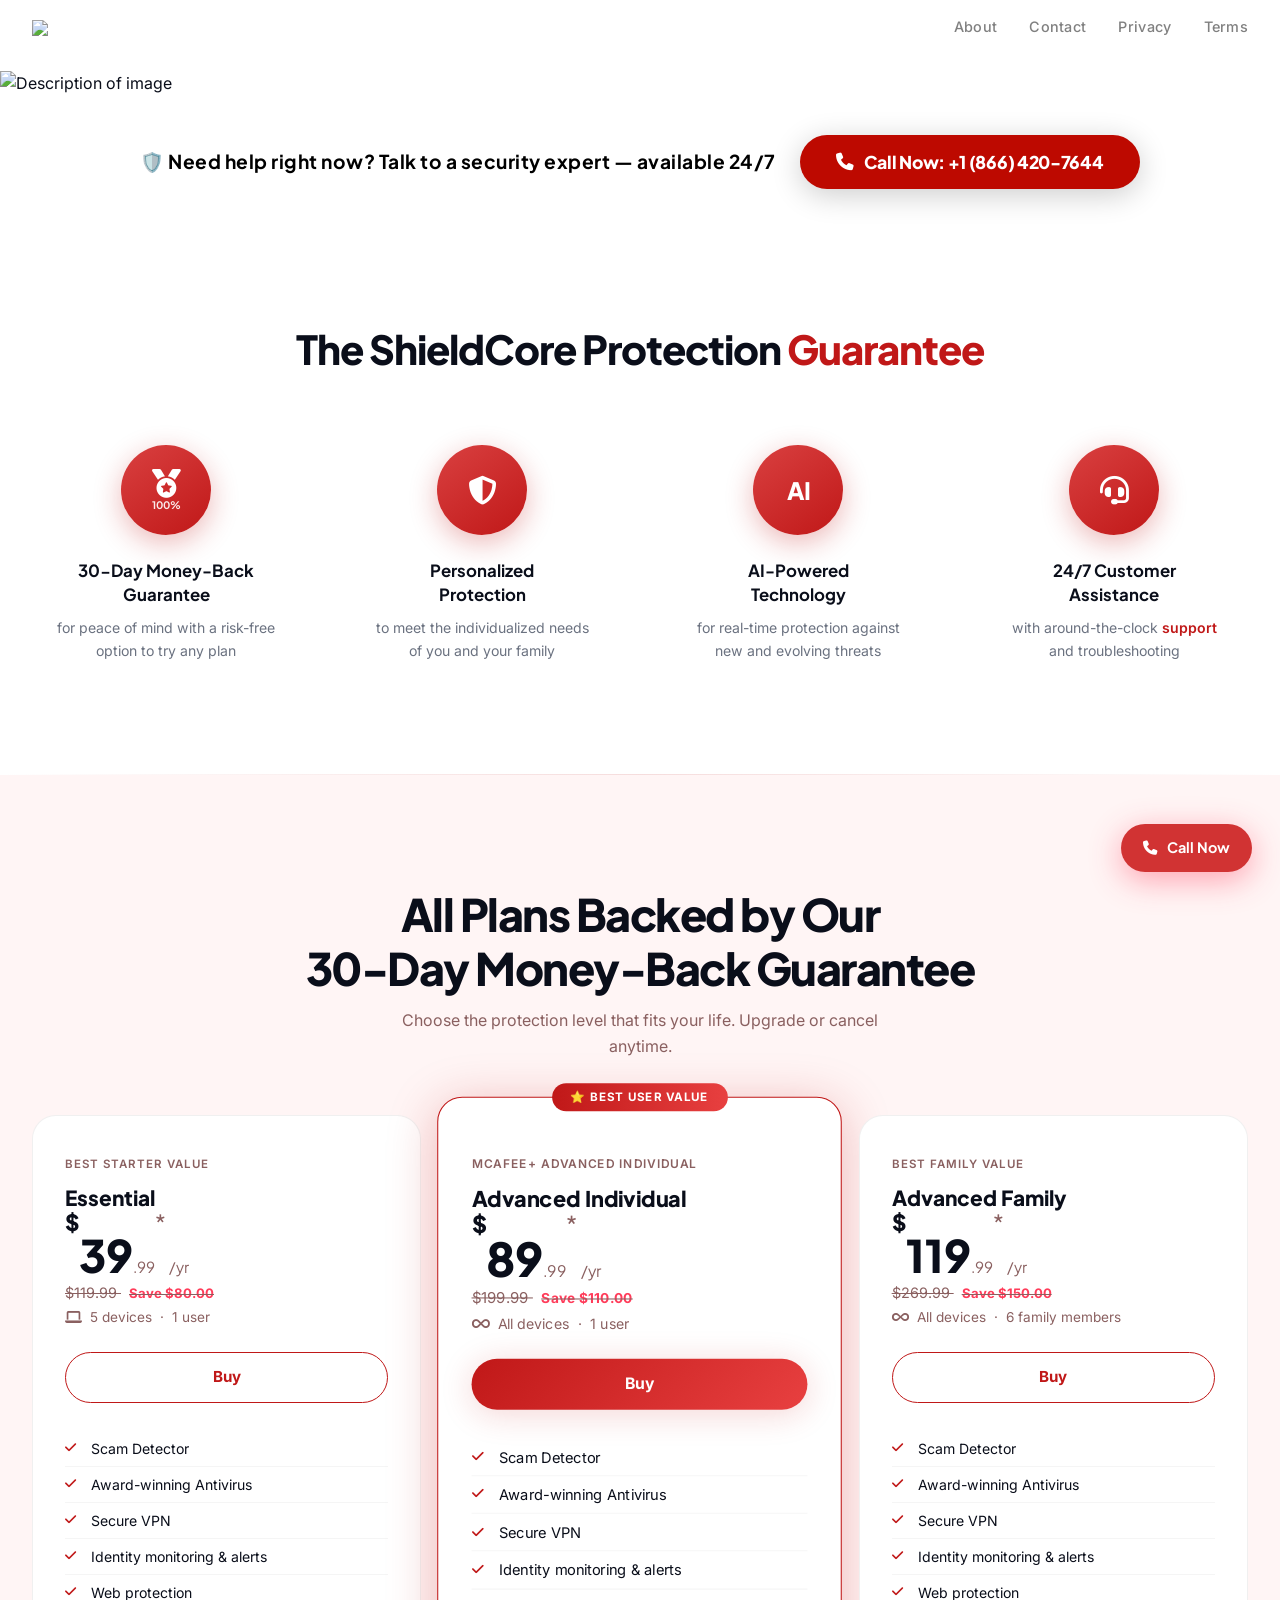
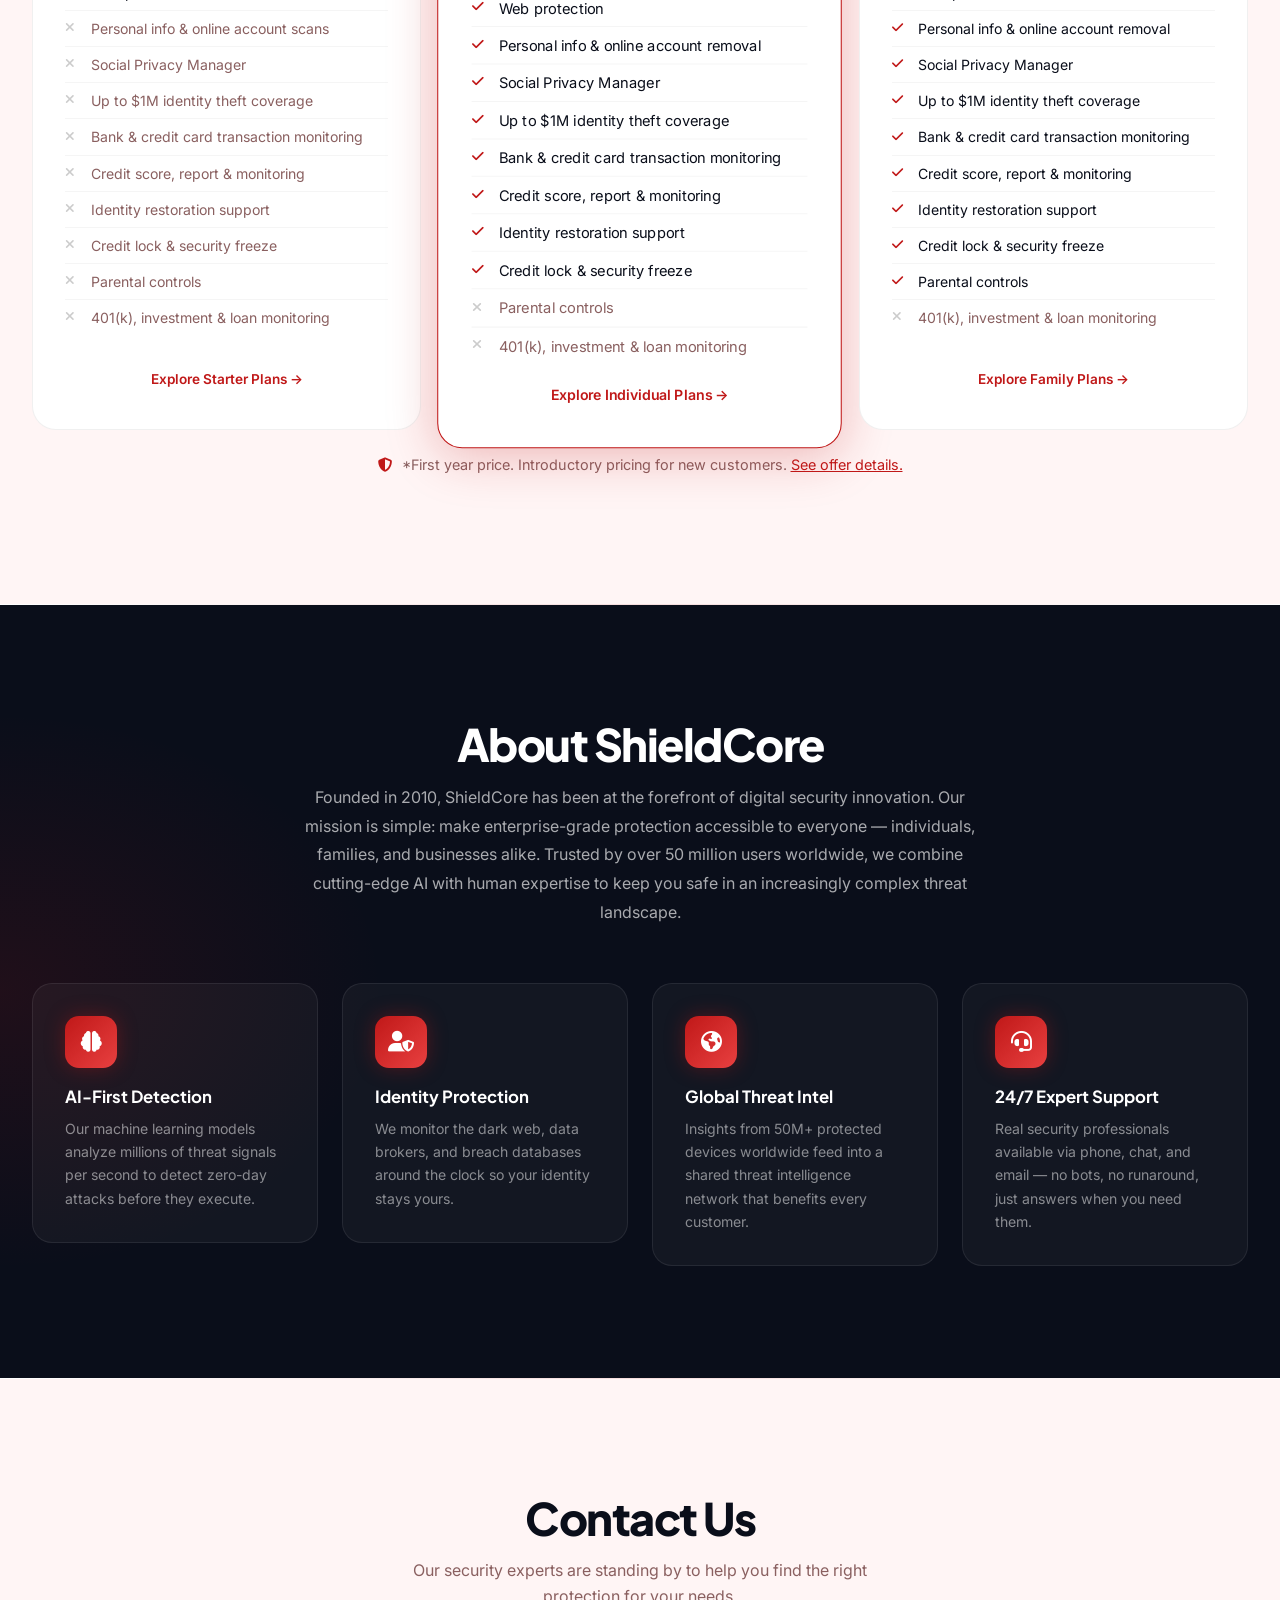
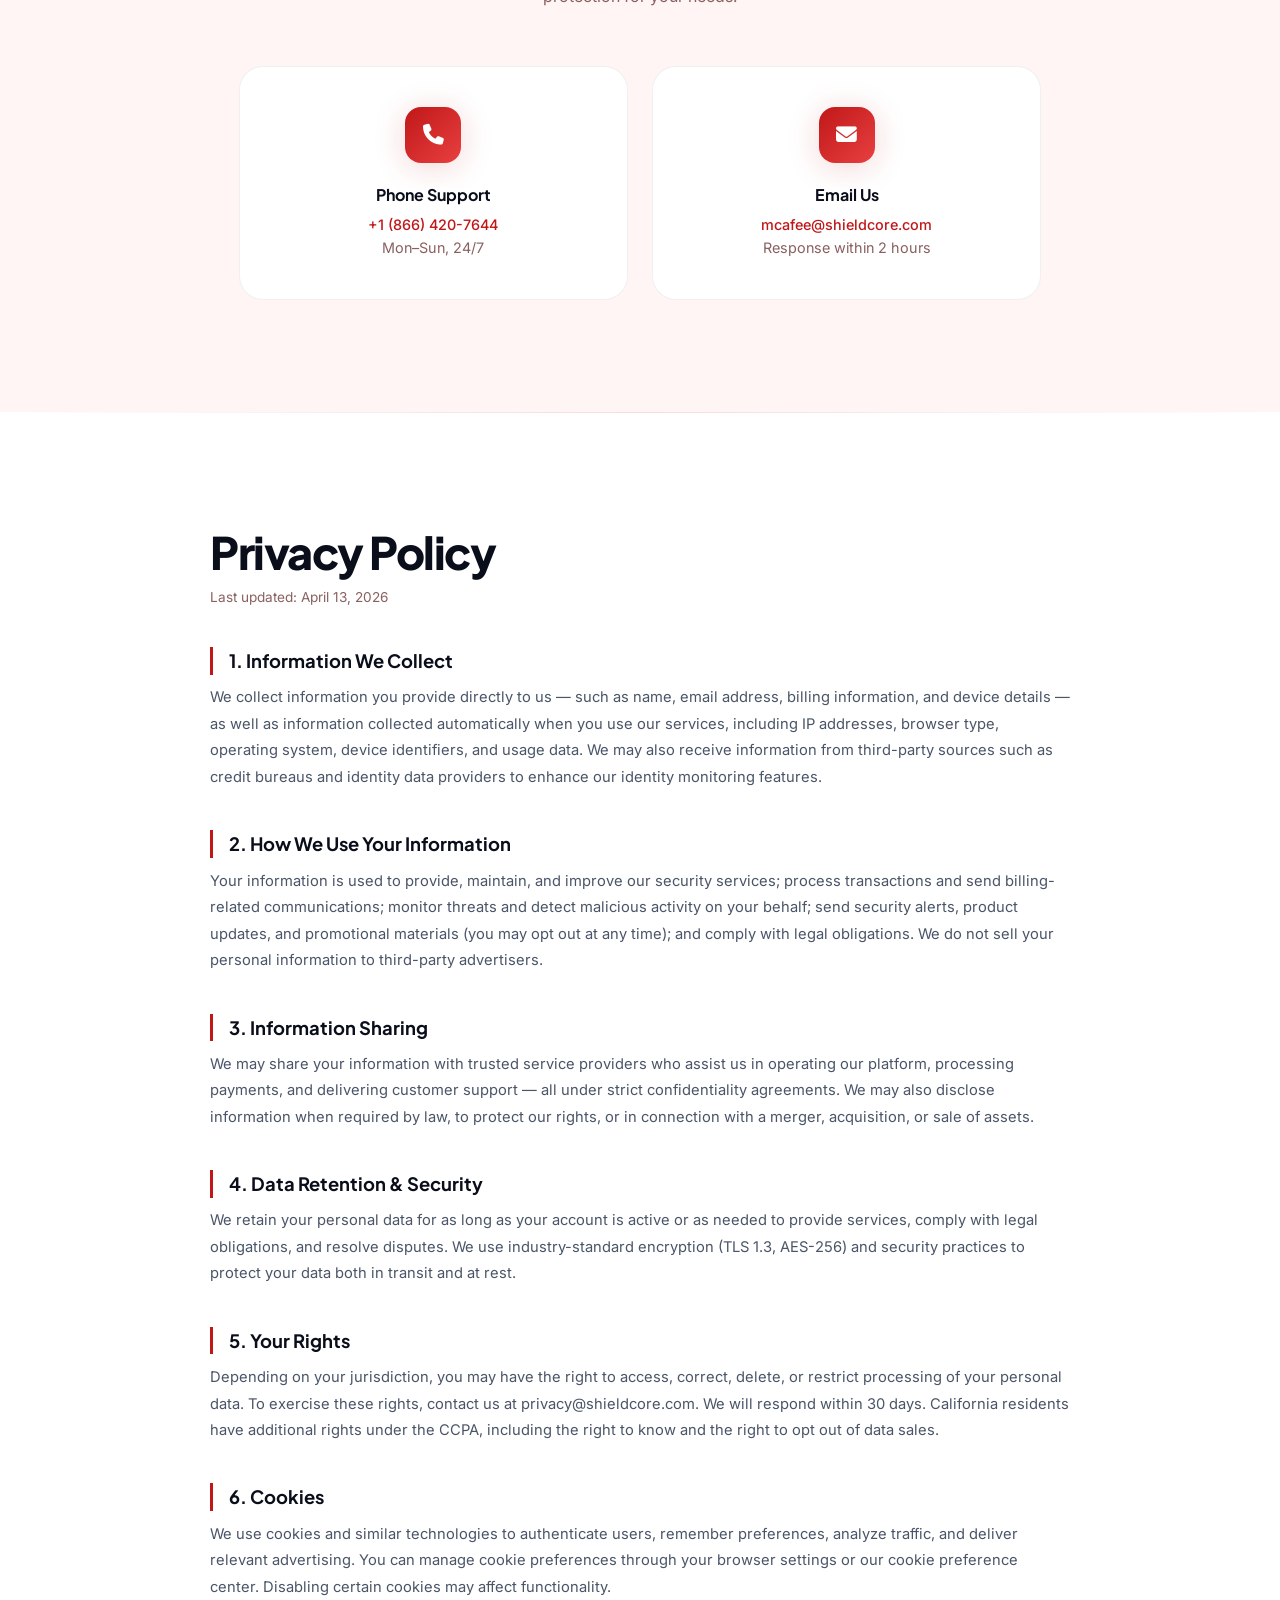
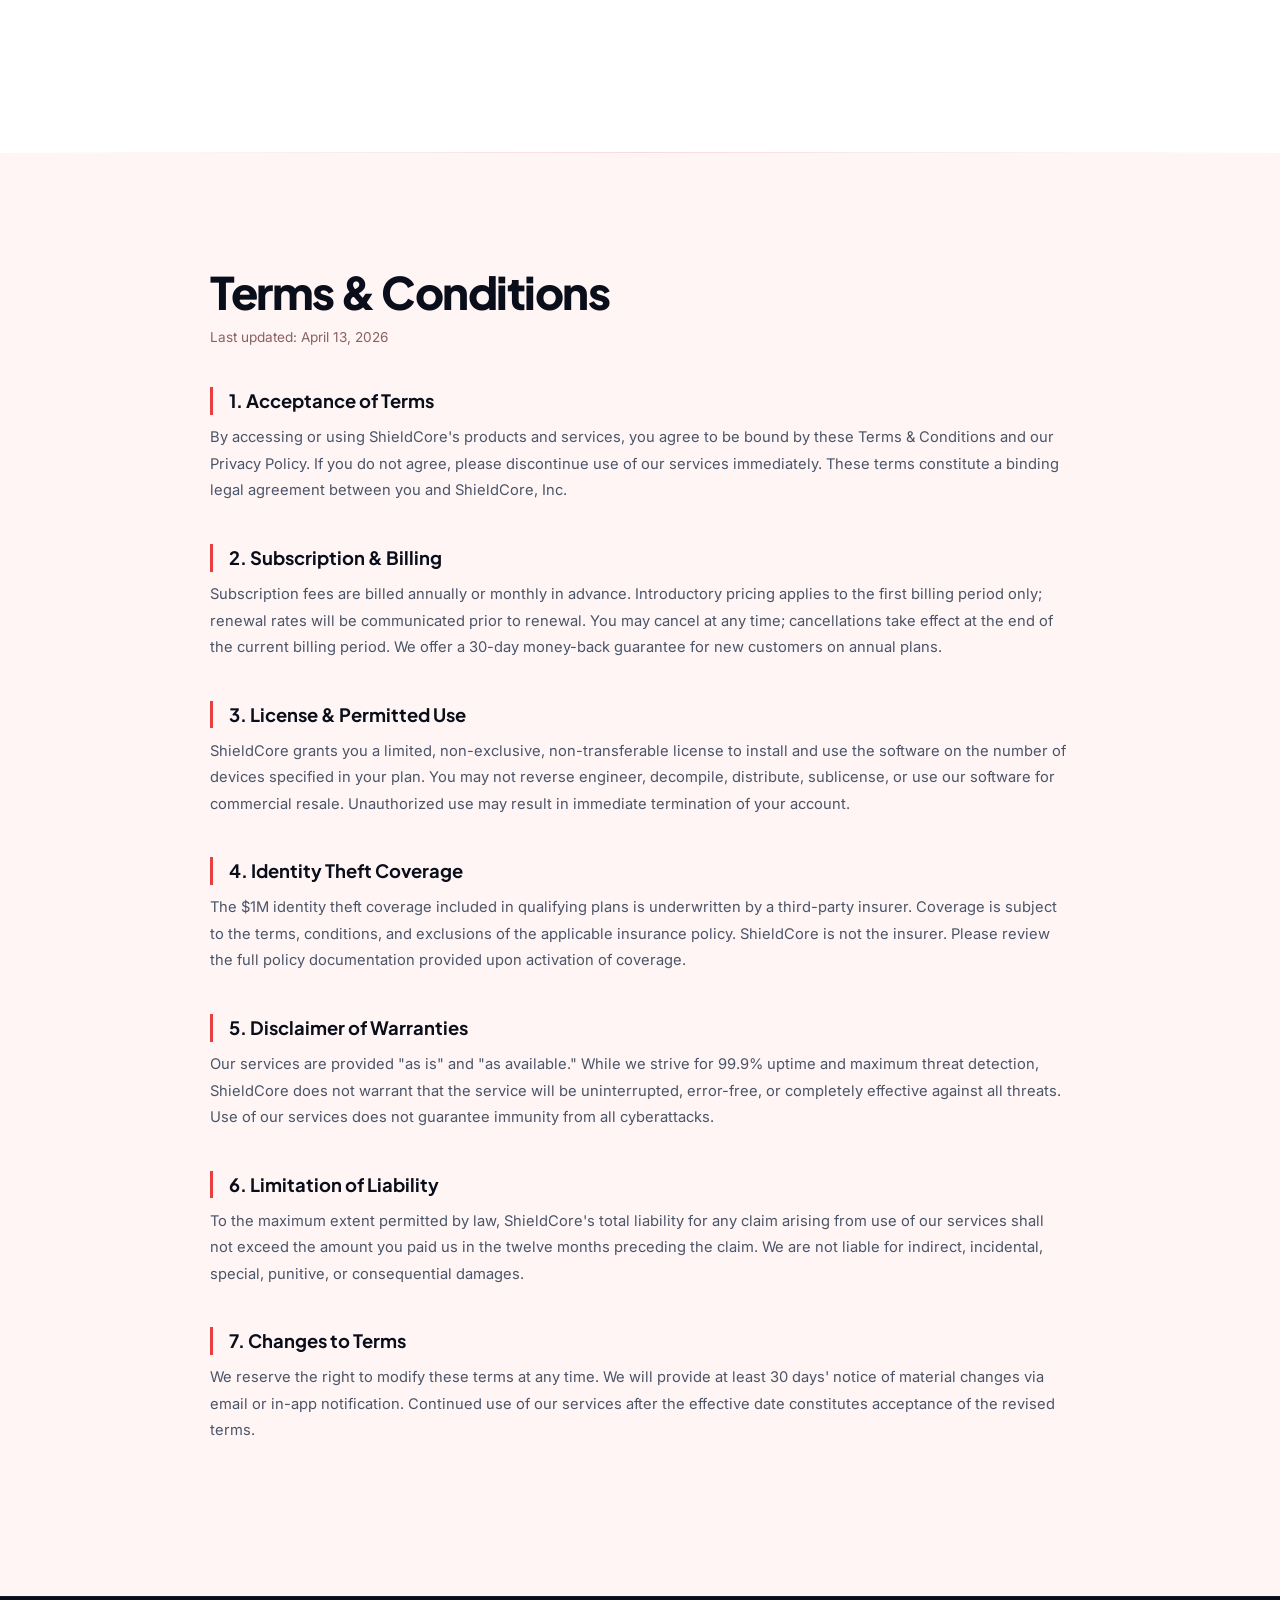
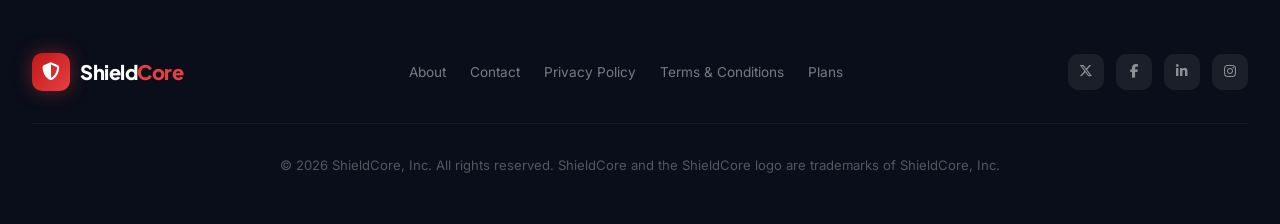
==== index.html @ 0b2aa330 "Update index.html" ====
<!DOCTYPE html>
<html lang="en">
<head>
<meta charset="UTF-8">
<meta name="viewport" content="width=device-width, initial-scale=1.0">
<title>ShieldCore — AI-Powered Antivirus Protection</title>
<link href="https://cdn.jsdelivr.net/npm/bootstrap@5.3.2/dist/css/bootstrap.min.css" rel="stylesheet">
<link href="https://fonts.googleapis.com/css2?family=Plus+Jakarta+Sans:wght@400;500;600;700;800&family=Inter:wght@300;400;500;600&display=swap" rel="stylesheet">
<link href="https://cdnjs.cloudflare.com/ajax/libs/font-awesome/6.5.0/css/all.min.css" rel="stylesheet">
<style>
  :root {
    --c1: #0a0e1a;
    --c2: #1a0505;
    --c3: #3d0c0c;
    --c4: #c01818;
    --c5: #e84040;
    --c6: #ffffff;
    --c7: #fdeaea;
    --c8: #ff3c5a;
    --c9: #fff5f5;
    --c10: #8a6060;
    --r1: 16px;
    --r2: 32px;
    --sh1: 0 4px 32px rgba(192,24,24,0.18);
    --sh2: 0 8px 48px rgba(192,24,24,0.28);
    --t1: font-family:'Plus Jakarta Sans',sans-serif;
    --t2: font-family:'Inter',sans-serif;
  }

  *, *::before, *::after { box-sizing: border-box; margin: 0; padding: 0; }
  html { scroll-behavior: smooth; }
  body { font-family: 'Inter', sans-serif; background: var(--c6); color: var(--c1); overflow-x: hidden; }

  /* ─── NAV ─── */
  .xn-wrap { background: white; padding: 0 2rem; position: sticky; top: 0; z-index: 1000; border-bottom: 1px solid rgba(255,255,255,0.07); }
  .xn-inner { display: flex; align-items: center; justify-content: space-between; height: 68px; max-width: 1280px; margin: 0 auto; }
  .xn-logo { display: flex; align-items: center; gap: 10px; text-decoration: none; }
  .xn-logo-icon { width: 38px; height: 38px; background: linear-gradient(135deg, var(--c4), var(--c5)); border-radius: 10px; display: grid; place-items: center; font-size: 18px; color: #fff; box-shadow: 0 0 18px rgba(232,64,64,0.4); }
  .xn-logo-text { font-family: 'Plus Jakarta Sans', sans-serif; font-weight: 800; font-size: 1.25rem; color: #fff; letter-spacing: -0.5px; }
  .xn-logo-text span { color: var(--c5); }
  .xn-menu { display: flex; gap: 2rem; list-style: none; }
  .xn-menu a { color: gray; text-decoration: none; font-size: 0.9rem; font-weight: 500; letter-spacing: 0.3px; transition: color 0.2s; }
  .xn-menu a:hover { color: gray; }
  @media (max-width: 991px) { .xn-menu { display: none !important; } }

  /* ─── HERO BANNER ─── */
  .xh-sec { min-height: 88vh; background: var(--c1); position: relative; overflow: hidden; display: flex; align-items: center; }
  .xh-bg { position: absolute; inset: 0; background: radial-gradient(ellipse 80% 60% at 70% 50%, rgba(192,24,24,0.22) 0%, transparent 70%), radial-gradient(ellipse 50% 40% at 20% 80%, rgba(232,64,64,0.12) 0%, transparent 60%); }
  .xh-grid { position: absolute; inset: 0; background-image: linear-gradient(rgba(255,255,255,0.03) 1px, transparent 1px), linear-gradient(90deg, rgba(255,255,255,0.03) 1px, transparent 1px); background-size: 60px 60px; }
  .xh-content { position: relative; z-index: 2; max-width: 1280px; margin: 0 auto; padding: 6rem 2rem; }
  .xh-badge { display: inline-flex; align-items: center; gap: 8px; background: rgba(192,24,24,0.15); border: 1px solid rgba(192,24,24,0.35); color: var(--c5); font-size: 0.8rem; font-weight: 600; letter-spacing: 1px; text-transform: uppercase; padding: 6px 16px; border-radius: 100px; margin-bottom: 1.5rem; }
  .xh-title { font-family: 'Plus Jakarta Sans', sans-serif; font-size: clamp(2.8rem, 6vw, 5rem); font-weight: 800; color: #fff; line-height: 1.05; letter-spacing: -2px; margin-bottom: 1.5rem; }
  .xh-title em { font-style: normal; background: linear-gradient(90deg, var(--c4), var(--c5)); -webkit-background-clip: text; -webkit-text-fill-color: transparent; background-clip: text; }
  .xh-sub { font-size: 1.15rem; color: rgba(255,255,255,0.6); max-width: 520px; line-height: 1.7; margin-bottom: 2.5rem; }
  .xh-btns { display: flex; gap: 1rem; flex-wrap: wrap; }
  .xh-btn-p { background: linear-gradient(135deg, var(--c4), var(--c5)); color: #fff; padding: 14px 32px; border-radius: 100px; font-weight: 600; font-size: 1rem; text-decoration: none; border: none; cursor: pointer; transition: transform 0.2s, box-shadow 0.2s; box-shadow: var(--sh2); }
  .xh-btn-p:hover { transform: translateY(-2px); box-shadow: 0 12px 40px rgba(192,24,24,0.45); color: #fff; }
  .xh-btn-s { background: transparent; color: #fff; padding: 14px 32px; border-radius: 100px; font-weight: 600; font-size: 1rem; text-decoration: none; border: 1.5px solid rgba(255,255,255,0.25); transition: border-color 0.2s, background 0.2s; }
  .xh-btn-s:hover { border-color: var(--c5); background: rgba(232,64,64,0.08); color: var(--c5); }
  .xh-stats { display: flex; gap: 3rem; margin-top: 4rem; flex-wrap: wrap; }
  .xh-stat-num { font-family: 'Plus Jakarta Sans', sans-serif; font-size: 2rem; font-weight: 800; color: #fff; }
  .xh-stat-lbl { font-size: 0.82rem; color: rgba(255,255,255,0.5); margin-top: 2px; }
  .xh-shield { position: absolute; right: 8%; top: 50%; transform: translateY(-50%); width: min(420px, 40vw); opacity: 0.85; }
  .xh-shield-svg { width: 100%; height: auto; animation: xfloat 4s ease-in-out infinite; }
  @keyframes xfloat { 0%,100% { transform: translateY(0); } 50% { transform: translateY(-18px); } }

  /* ─── CALL NOW SECTION ─── */
  .xcn-sec { background: white; padding: 2.5rem 2rem; }
  .xcn-inner { max-width: 1280px; margin: 0 auto; display: flex; align-items: center; justify-content: center; gap: 1.5rem; flex-wrap: wrap; text-align: center; }
  .xcn-label { font-family: 'Plus Jakarta Sans', sans-serif; font-size: 1.2rem; font-weight: 700; color: black; letter-spacing: 0.5px; }
  .xcn-btn { display: inline-flex; align-items: center; gap: 10px; background: #bd0900; color: white; font-family: 'Plus Jakarta Sans', sans-serif; font-weight: 800; font-size: 1.1rem; padding: 14px 36px; border-radius: 100px; text-decoration: none; border: none; cursor: pointer; box-shadow: 0 6px 30px rgba(0,0,0,0.2); transition: transform 0.2s, box-shadow 0.2s; letter-spacing: -0.3px; }
  .xcn-btn:hover { transform: translateY(-2px) scale(1.02); box-shadow: 0 10px 40px rgba(0,0,0,0.3);}
  .xcn-btn i { font-size: 1.1rem; }

  /* ─── PLANS ─── */
  .xpl-sec { background: var(--c9); padding: 7rem 2rem; }
  .xs-title { font-family: 'Plus Jakarta Sans', sans-serif; font-size: clamp(2rem, 4vw, 2.8rem); font-weight: 800; letter-spacing: -1.5px; color: var(--c1); text-align: center; margin-bottom: 0.75rem; }
  .xs-sub { text-align: center; color: var(--c10); font-size: 1rem; max-width: 500px; margin: 0 auto 3.5rem; line-height: 1.65; }
  .xpl-card { background: #fff; border-radius: 24px; padding: 2.5rem 2rem; border: 1.5px solid rgba(0,0,0,0.06); position: relative; transition: transform 0.25s, box-shadow 0.25s; height: 100%; }
  .xpl-card:hover { transform: translateY(-6px); box-shadow: var(--sh2); }
  .xpl-card.xpl-featured { border-color: var(--c4); box-shadow: var(--sh2); transform: scale(1.04); }
  .xpl-card.xpl-featured:hover { transform: scale(1.04) translateY(-6px); }
  .xpl-badge { position: absolute; top: -14px; left: 50%; transform: translateX(-50%); background: linear-gradient(90deg, var(--c4), var(--c5)); color: #fff; font-size: 0.7rem; font-weight: 700; letter-spacing: 1px; text-transform: uppercase; padding: 5px 18px; border-radius: 100px; white-space: nowrap; }
  .xpl-tag { font-size: 0.72rem; font-weight: 600; color: var(--c10); text-transform: uppercase; letter-spacing: 1px; margin-bottom: 0.5rem; }
  .xpl-name { font-family: 'Plus Jakarta Sans', sans-serif; font-size: 1.3rem; font-weight: 800; color: var(--c1); margin-bottom: 1.25rem; }
  .xpl-price { font-family: 'Plus Jakarta Sans', sans-serif; font-size: 2.8rem; font-weight: 800; color: var(--c1); line-height: 1; }
  .xpl-price sup { font-size: 1.4rem; vertical-align: top; margin-top: 8px; }
  .xpl-price span { font-size: 0.95rem; font-weight: 400; color: var(--c10); }
  .xpl-old { font-size: 0.9rem; color: var(--c10); text-decoration: line-through; margin-top: 4px; }
  .xpl-save { font-size: 0.82rem; font-weight: 700; color: var(--c8); margin-left: 8px; }
  .xpl-devices { font-size: 0.85rem; color: var(--c10); margin-bottom: 1.5rem; margin-top: 0.25rem; }
  .xpl-buy { display: block; width: 100%; text-align: center; padding: 13px; border-radius: 100px; font-weight: 700; font-size: 0.95rem; text-decoration: none; transition: all 0.2s; margin-bottom: 1.75rem; border: none; cursor: pointer; }
  .xpl-buy-primary { background: linear-gradient(135deg, var(--c4), var(--c5)); color: #fff; box-shadow: var(--sh1); }
  .xpl-buy-primary:hover { box-shadow: var(--sh2); transform: translateY(-1px); color: #fff; }
  .xpl-buy-outline { background: transparent; color: var(--c4); border: 1.5px solid var(--c4) !important; }
  .xpl-buy-outline:hover { background: var(--c4); color: #fff; }
  .xpl-feat { list-style: none; padding: 0; margin: 0; }
  .xpl-feat li { display: flex; align-items: center; gap: 10px; font-size: 0.88rem; padding: 7px 0; border-bottom: 1px solid rgba(0,0,0,0.04); color: var(--c1); }
  .xpl-feat li:last-child { border-bottom: none; }
  .xpl-feat li.xpl-no { color: var(--c10); }
  .xpl-feat li i { width: 16px; flex-shrink: 0; font-size: 0.8rem; }
  .xpl-feat li i.fa-check { color: var(--c4); }
  .xpl-feat li i.fa-xmark { color: #ccc; }
  .xpl-explore { display: block; text-align: center; margin-top: 1.25rem; font-size: 0.85rem; color: var(--c4); font-weight: 600; text-decoration: none; }
  .xpl-explore:hover { text-decoration: underline; color: var(--c3); }
  .xpl-guarantee { text-align: center; margin-top: 2.5rem; font-size: 0.9rem; color: var(--c10); }
  .xpl-guarantee i { color: var(--c4); margin-right: 6px; }

  /* ─── ABOUT ─── */
  .xab-sec { background: var(--c1); padding: 7rem 2rem; position: relative; overflow: hidden; }
  .xab-bg { position: absolute; inset: 0; background: radial-gradient(ellipse 50% 60% at 0% 50%, rgba(192,24,24,0.12) 0%, transparent 60%); }
  .xab-inner { max-width: 1280px; margin: 0 auto; position: relative; z-index: 1; }
  .xab-sec .xs-title { color: #fff; }
  .xab-sec .xs-sub { color: rgba(255,255,255,0.55); }
  .xab-card { background: rgba(255,255,255,0.04); border: 1px solid rgba(255,255,255,0.08); border-radius: 20px; padding: 2rem; transition: background 0.25s, border-color 0.25s; }
  .xab-card:hover { background: rgba(192,24,24,0.1); border-color: rgba(192,24,24,0.3); }
  .xab-icon { width: 52px; height: 52px; background: linear-gradient(135deg, var(--c4), var(--c5)); border-radius: 14px; display: grid; place-items: center; font-size: 1.3rem; color: #fff; margin-bottom: 1rem; box-shadow: 0 0 20px rgba(192,24,24,0.35); }
  .xab-ctitle { font-family: 'Plus Jakarta Sans', sans-serif; font-weight: 700; font-size: 1.05rem; color: #fff; margin-bottom: 0.5rem; }
  .xab-ctxt { font-size: 0.88rem; color: rgba(255,255,255,0.5); line-height: 1.65; }
  .xab-story { color: rgba(255,255,255,0.65); font-size: 1rem; line-height: 1.8; max-width: 680px; margin: 0 auto 3.5rem; text-align: center; }

  /* ─── CONTACT ─── */
  .xct-sec { background: var(--c9); padding: 7rem 2rem; }
  .xct-card { background: #fff; border-radius: 24px; padding: 2.5rem; border: 1.5px solid rgba(0,0,0,0.06); text-align: center; height: 100%; transition: box-shadow 0.25s, transform 0.25s; }
  .xct-card:hover { box-shadow: var(--sh1); transform: translateY(-4px); }
  .xct-icon { width: 56px; height: 56px; background: linear-gradient(135deg, var(--c4), var(--c5)); border-radius: 16px; display: grid; place-items: center; font-size: 1.3rem; color: #fff; margin: 0 auto 1.25rem; box-shadow: var(--sh1); }
  .xct-label { font-family: 'Plus Jakarta Sans', sans-serif; font-weight: 700; font-size: 1rem; color: var(--c1); margin-bottom: 0.4rem; }
  .xct-val { font-size: 0.9rem; color: var(--c10); line-height: 1.6; }
  .xct-val a { color: var(--c4); text-decoration: none; font-weight: 500; }
  .xct-val a:hover { text-decoration: underline; }

  /* ─── PRIVACY ─── */
  .xpv-sec { background: #fff; padding: 7rem 2rem; }
  .xpv-inner { max-width: 860px; margin: 0 auto; }
  .xpv-block { margin-bottom: 2.5rem; }
  .xpv-h { font-family: 'Plus Jakarta Sans', sans-serif; font-size: 1.15rem; font-weight: 700; color: var(--c1); margin-bottom: 0.6rem; padding-left: 1rem; border-left: 3px solid var(--c4); }
  .xpv-p { font-size: 0.92rem; color: #4a5568; line-height: 1.8; }

  /* ─── TERMS ─── */
  .xtm-sec { background: var(--c9); padding: 7rem 2rem; }
  .xtm-inner { max-width: 860px; margin: 0 auto; }
  .xtm-block { margin-bottom: 2.5rem; }
  .xtm-h { font-family: 'Plus Jakarta Sans', sans-serif; font-size: 1.15rem; font-weight: 700; color: var(--c1); margin-bottom: 0.6rem; padding-left: 1rem; border-left: 3px solid var(--c5); }
  .xtm-p { font-size: 0.92rem; color: #4a5568; line-height: 1.8; }

  /* ─── FOOTER ─── */
  .xft-sec { background: var(--c1); padding: 3.5rem 2rem 2rem; border-top: 1px solid rgba(255,255,255,0.06); }
  .xft-inner { max-width: 1280px; margin: 0 auto; }
  .xft-top { display: flex; align-items: center; justify-content: space-between; flex-wrap: wrap; gap: 1.5rem; padding-bottom: 2rem; border-bottom: 1px solid rgba(255,255,255,0.06); margin-bottom: 2rem; }
  .xft-links { display: flex; gap: 1.5rem; flex-wrap: wrap; }
  .xft-links a { color: rgba(255,255,255,0.45); font-size: 0.85rem; text-decoration: none; transition: color 0.2s; }
  .xft-links a:hover { color: var(--c5); }
  .xft-copy { font-size: 0.82rem; color: rgba(255,255,255,0.3); text-align: center; }
  .xft-social { display: flex; gap: 12px; }
  .xft-soc-btn { width: 36px; height: 36px; border-radius: 10px; background: rgba(255,255,255,0.07); display: grid; place-items: center; color: rgba(255,255,255,0.5); font-size: 0.85rem; text-decoration: none; transition: background 0.2s, color 0.2s; }
  .xft-soc-btn:hover { background: var(--c4); color: #fff; }

  /* ─── FLOATING CALL BTN ─── */
  .xfb-float { position: fixed; bottom: 28px; right: 28px; z-index: 9999; display: flex; align-items: center; gap: 10px; background: #d13333; color: #fff; font-family: 'Plus Jakarta Sans', sans-serif; font-weight: 700; font-size: 0.9rem; padding: 13px 22px; border-radius: 100px; text-decoration: none; box-shadow: 0 8px 32px rgba(255,60,90,0.45); border: none; cursor: pointer; transition: transform 0.2s, box-shadow 0.2s; animation: xpulse 2.5s ease-in-out infinite; }
  .xfb-float:hover { transform: scale(1.05) translateY(-2px); box-shadow: 0 12px 40px rgba(255,60,90,0.6); color: #fff; animation: none; }
  @keyframes xpulse { 0%,100% { box-shadow: 0 8px 32px rgba(255,60,90,0.45); } 50% { box-shadow: 0 8px 48px rgba(255,60,90,0.75), 0 0 0 10px rgba(255,60,90,0.12); } }

  /* ─── SECTION DIVIDER ─── */
  .xdiv { height: 1px; background: linear-gradient(90deg, transparent, rgba(192,24,24,0.15), transparent); }

  /* ─── GUARANTEE ─── */
  .xgr-sec { background: #fff; padding: 6rem 2rem; }
  .xgr-inner { max-width: 1280px; margin: 0 auto; }
  .xgr-title { font-family: 'Plus Jakarta Sans', sans-serif; font-size: clamp(1.8rem, 3.5vw, 2.5rem); font-weight: 800; color: var(--c1); text-align: center; margin-bottom: 0.5rem; letter-spacing: -1px; line-height: 1.2; }
  .xgr-title span { color: var(--c4); }
  .xgr-item { padding: 1rem 0.5rem; }
  .xgr-icon { width: 90px; height: 90px; border-radius: 50%; background: linear-gradient(145deg, #d94040, var(--c4)); display: flex; align-items: center; justify-content: center; margin: 0 auto 1.5rem; box-shadow: 0 8px 28px rgba(192,24,24,0.3); position: relative; font-size: 1.8rem; color: #fff; flex-direction: column; gap: 2px; }
  .xgr-pct { font-family: 'Plus Jakarta Sans', sans-serif; font-size: 0.65rem; font-weight: 700; color: rgba(255,255,255,0.9); line-height: 1; }
  .xgr-ai { font-family: 'Plus Jakarta Sans', sans-serif; font-size: 1.5rem; font-weight: 800; color: #fff; letter-spacing: -1px; }
  .xgr-name { font-family: 'Plus Jakarta Sans', sans-serif; font-size: 1.05rem; font-weight: 700; color: var(--c1); margin-bottom: 0.6rem; line-height: 1.4; }
  .xgr-desc { font-size: 0.88rem; color: #6b7280; line-height: 1.65; max-width: 220px; margin: 0 auto; }
  .xgr-desc a { color: var(--c4); font-weight: 600; text-decoration: none; }
  .xgr-desc a:hover { text-decoration: underline; }

  /* ─── UTILITY ─── */
  .xmt1 { margin-top: 4px; }
  .xmt2 { margin-top: 1rem; }
</style>
</head>
<body>

<!-- FLOATING CALL BUTTON -->
<a href="tel:+18664207644" class="xfb-float">
  <i class="fas fa-phone"></i> Call Now
</a>

<!-- ═══════════════════════════════════════
     1. HEADER / NAV
════════════════════════════════════════ -->
<nav id="about" class="xn-wrap">
  <div class="xn-inner">
    <!-- Logo -->
    <a href="#" class="xn-logo">
      <div class="xn-logo-text"><img src="https://i.postimg.cc/d0TNv8FJ/logo.png" class="img-fluid" alt="Description of image" style="width: 200px;"></div>
    </a>
    <!-- Desktop Menu -->
    <ul class="xn-menu d-none d-lg-flex">
      <li><a href="#about-sec">About</a></li>
      <li><a href="#contact-sec">Contact</a></li>
      <li><a href="#privacy-sec">Privacy</a></li>
      <li><a href="#terms-sec">Terms</a></li>
    </ul>
  </div>
</nav>
<img src="https://i.postimg.cc/kXkLXHXd/zeroweb.webp" class="img-fluid" alt="Description of image" style="width: 100%;">
<!-- ═══════════════════════════════════════
     2. HERO BANNER
════════════════════════════════════════ -->
<section class="xh-sec" style="display:none;">
  <div class="xh-bg"></div>
  <div class="xh-grid"></div>
  <div class="xh-content w-100">
    <div class="row align-items-center g-5" style="max-width:1280px;margin:0 auto;">
      <div class="col-lg-6">
        <div class="xh-badge"><i class="fas fa-bolt"></i> AI-Powered Protection</div>
        <h1 class="xh-title">Stay <em>Secure</em><br>Against Every<br>Threat.</h1>
        <p class="xh-sub">Real-time antivirus, identity protection, and privacy tools that work silently in the background — so you never have to worry.</p>
      <div class="col-lg-6 d-none d-lg-flex justify-content-center">
        <div class="xh-shield">
          <svg class="xh-shield-svg" viewBox="0 0 400 440" fill="none" xmlns="http://www.w3.org/2000/svg">
            <defs>
              <linearGradient id="sg1" x1="0%" y1="0%" x2="100%" y2="100%">
                <stop offset="0%" stop-color="#c01818" stop-opacity="0.5"/>
                <stop offset="100%" stop-color="#e84040" stop-opacity="0.2"/>
              </linearGradient>
              <linearGradient id="sg2" x1="0%" y1="0%" x2="100%" y2="100%">
                <stop offset="0%" stop-color="#c01818"/>
                <stop offset="100%" stop-color="#e84040"/>
              </linearGradient>
            </defs>
            <!-- Outer glow rings -->
            <ellipse cx="200" cy="220" rx="190" ry="190" fill="rgba(192,24,24,0.04)"/>
            <ellipse cx="200" cy="220" rx="155" ry="155" fill="rgba(192,24,24,0.06)"/>
            <!-- Shield body -->
            <path d="M200 28 L348 88 L348 216 C348 304 272 370 200 400 C128 370 52 304 52 216 L52 88 Z" fill="url(#sg1)" stroke="url(#sg2)" stroke-width="2.5"/>
            <!-- Inner shield detail -->
            <path d="M200 64 L316 112 L316 212 C316 282 256 336 200 360 C144 336 84 282 84 212 L84 112 Z" fill="rgba(232,64,64,0.08)" stroke="rgba(232,64,64,0.2)" stroke-width="1.5"/>
            <!-- Checkmark -->
            <path d="M145 218 L180 253 L262 172" stroke="url(#sg2)" stroke-width="14" stroke-linecap="round" stroke-linejoin="round"/>
            <!-- Dots -->
            <circle cx="200" cy="48" r="5" fill="#e84040" opacity="0.6"/>
            <circle cx="344" cy="104" r="4" fill="#c01818" opacity="0.5"/>
            <circle cx="58" cy="104" r="4" fill="#c01818" opacity="0.5"/>
          </svg>
        </div>
      </div>
    </div>
  </div>
</section>

<!-- ═══════════════════════════════════════
     3. CALL NOW SECTION
════════════════════════════════════════ -->
<section class="xcn-sec">
  <div class="xcn-inner">
    <div class="xcn-label">🛡️ Need help right now? Talk to a security expert — available 24/7</div>
    <a href="tel:+18664207644" class="xcn-btn">
      <i class="fas fa-phone"></i> Call Now: +1 (866) 420-7644
    </a>
  </div>
</section>

<!-- ═══════════════════════════════════════
     GUARANTEE SECTION
════════════════════════════════════════ -->
<section class="xgr-sec">
  <div class="xgr-inner">
    <h2 class="xgr-title">The ShieldCore Protection <span>Guarantee</span></h2>
    <div class="row g-5 justify-content-center text-center mt-2">
      <div class="col-lg-3 col-sm-6">
        <div class="xgr-item">
          <div class="xgr-icon">
            <i class="fas fa-medal"></i>
            <span class="xgr-pct">100%</span>
          </div>
          <div class="xgr-name">30-Day Money-Back<br>Guarantee</div>
          <div class="xgr-desc">for peace of mind with a risk-free option to try any plan</div>
        </div>
      </div>
      <div class="col-lg-3 col-sm-6">
        <div class="xgr-item">
          <div class="xgr-icon">
            <i class="fas fa-shield-halved"></i>
          </div>
          <div class="xgr-name">Personalized<br>Protection</div>
          <div class="xgr-desc">to meet the individualized needs of you and your family</div>
        </div>
      </div>
      <div class="col-lg-3 col-sm-6">
        <div class="xgr-item">
          <div class="xgr-icon">
            <span class="xgr-ai">AI</span>
          </div>
          <div class="xgr-name">AI-Powered<br>Technology</div>
          <div class="xgr-desc">for real-time protection against new and evolving threats</div>
        </div>
      </div>
      <div class="col-lg-3 col-sm-6">
        <div class="xgr-item">
          <div class="xgr-icon">
            <i class="fas fa-headset"></i>
          </div>
          <div class="xgr-name">24/7 Customer<br>Assistance</div>
          <div class="xgr-desc">with around-the-clock <a href="#contact-sec">support</a> and troubleshooting</div>
        </div>
      </div>
    </div>
  </div>
</section>

<div class="xdiv"></div>

<!-- ═══════════════════════════════════════
     4. PLANS
════════════════════════════════════════ -->
<section id="plans-sec" class="xpl-sec">
  <div style="max-width:1280px;margin:0 auto;">
    <h2 class="xs-title">All Plans Backed by Our<br>30-Day Money-Back Guarantee</h2>
    <p class="xs-sub">Choose the protection level that fits your life. Upgrade or cancel anytime.</p>

    <div class="row g-4 align-items-stretch justify-content-center">
      <!-- Plan 1: Essential -->
      <div class="col-lg-4 col-md-6 d-flex">
        <div class="xpl-card d-flex flex-column w-100">
          <div class="xpl-tag">Best Starter Value</div>
          <div class="xpl-name">Essential</div>
          <div class="xpl-price"><sup>$</sup>39<span>.99<sup>*</sup> /yr</span></div>
          <div class="xpl-old">$119.99 <span class="xpl-save">Save $80.00</span></div>
          <div class="xpl-devices"><i class="fas fa-laptop me-1"></i> 5 devices &nbsp;·&nbsp; 1 user</div>
          <a href="#contact-sec" class="xpl-buy xpl-buy-outline">Buy</a>
          <ul class="xpl-feat flex-grow-1">
            <li><i class="fas fa-check"></i> Scam Detector</li>
            <li><i class="fas fa-check"></i> Award-winning Antivirus</li>
            <li><i class="fas fa-check"></i> Secure VPN</li>
            <li><i class="fas fa-check"></i> Identity monitoring & alerts</li>
            <li><i class="fas fa-check"></i> Web protection</li>
            <li class="xpl-no"><i class="fas fa-xmark"></i> Personal info & online account scans</li>
            <li class="xpl-no"><i class="fas fa-xmark"></i> Social Privacy Manager</li>
            <li class="xpl-no"><i class="fas fa-xmark"></i> Up to $1M identity theft coverage</li>
            <li class="xpl-no"><i class="fas fa-xmark"></i> Bank & credit card transaction monitoring</li>
            <li class="xpl-no"><i class="fas fa-xmark"></i> Credit score, report & monitoring</li>
            <li class="xpl-no"><i class="fas fa-xmark"></i> Identity restoration support</li>
            <li class="xpl-no"><i class="fas fa-xmark"></i> Credit lock & security freeze</li>
            <li class="xpl-no"><i class="fas fa-xmark"></i> Parental controls</li>
            <li class="xpl-no"><i class="fas fa-xmark"></i> 401(k), investment & loan monitoring</li>
          </ul>
          <a href="#plans-sec" class="xpl-explore">Explore Starter Plans →</a>
        </div>
      </div>

      <!-- Plan 2: Advanced Individual (Featured) -->
      <div class="col-lg-4 col-md-6 d-flex">
        <div class="xpl-card xpl-featured d-flex flex-column w-100">
          <div class="xpl-badge">⭐ Best User Value</div>
          <div class="xpl-tag mt-3">McAfee+ Advanced Individual</div>
          <div class="xpl-name">Advanced Individual</div>
          <div class="xpl-price"><sup>$</sup>89<span>.99<sup>*</sup> /yr</span></div>
          <div class="xpl-old">$199.99 <span class="xpl-save">Save $110.00</span></div>
          <div class="xpl-devices"><i class="fas fa-infinity me-1"></i> All devices &nbsp;·&nbsp; 1 user</div>
          <a href="#contact-sec" class="xpl-buy xpl-buy-primary">Buy</a>
          <ul class="xpl-feat flex-grow-1">
            <li><i class="fas fa-check"></i> Scam Detector</li>
            <li><i class="fas fa-check"></i> Award-winning Antivirus</li>
            <li><i class="fas fa-check"></i> Secure VPN</li>
            <li><i class="fas fa-check"></i> Identity monitoring & alerts</li>
            <li><i class="fas fa-check"></i> Web protection</li>
            <li><i class="fas fa-check"></i> Personal info & online account removal</li>
            <li><i class="fas fa-check"></i> Social Privacy Manager</li>
            <li><i class="fas fa-check"></i> Up to $1M identity theft coverage</li>
            <li><i class="fas fa-check"></i> Bank & credit card transaction monitoring</li>
            <li><i class="fas fa-check"></i> Credit score, report & monitoring</li>
            <li><i class="fas fa-check"></i> Identity restoration support</li>
            <li><i class="fas fa-check"></i> Credit lock & security freeze</li>
            <li class="xpl-no"><i class="fas fa-xmark"></i> Parental controls</li>
            <li class="xpl-no"><i class="fas fa-xmark"></i> 401(k), investment & loan monitoring</li>
          </ul>
          <a href="#plans-sec" class="xpl-explore">Explore Individual Plans →</a>
        </div>
      </div>

      <!-- Plan 3: Advanced Family -->
      <div class="col-lg-4 col-md-6 d-flex">
        <div class="xpl-card d-flex flex-column w-100">
          <div class="xpl-tag">Best Family Value</div>
          <div class="xpl-name">Advanced Family</div>
          <div class="xpl-price"><sup>$</sup>119<span>.99<sup>*</sup> /yr</span></div>
          <div class="xpl-old">$269.99 <span class="xpl-save">Save $150.00</span></div>
          <div class="xpl-devices"><i class="fas fa-infinity me-1"></i> All devices &nbsp;·&nbsp; 6 family members</div>
          <a href="#contact-sec" class="xpl-buy xpl-buy-outline">Buy</a>
          <ul class="xpl-feat flex-grow-1">
            <li><i class="fas fa-check"></i> Scam Detector</li>
            <li><i class="fas fa-check"></i> Award-winning Antivirus</li>
            <li><i class="fas fa-check"></i> Secure VPN</li>
            <li><i class="fas fa-check"></i> Identity monitoring & alerts</li>
            <li><i class="fas fa-check"></i> Web protection</li>
            <li><i class="fas fa-check"></i> Personal info & online account removal</li>
            <li><i class="fas fa-check"></i> Social Privacy Manager</li>
            <li><i class="fas fa-check"></i> Up to $1M identity theft coverage</li>
            <li><i class="fas fa-check"></i> Bank & credit card transaction monitoring</li>
            <li><i class="fas fa-check"></i> Credit score, report & monitoring</li>
            <li><i class="fas fa-check"></i> Identity restoration support</li>
            <li><i class="fas fa-check"></i> Credit lock & security freeze</li>
            <li><i class="fas fa-check"></i> Parental controls</li>
            <li class="xpl-no"><i class="fas fa-xmark"></i> 401(k), investment & loan monitoring</li>
          </ul>
          <a href="#plans-sec" class="xpl-explore">Explore Family Plans →</a>
        </div>
      </div>
    </div>

    <p class="xpl-guarantee mt-4">
      <i class="fas fa-shield-halved"></i>
      *First year price. Introductory pricing for new customers. <a href="#terms-sec" style="color:var(--c4);">See offer details.</a>
    </p>
  </div>
</section>

<div class="xdiv"></div>

<!-- ═══════════════════════════════════════
     5. ABOUT US
════════════════════════════════════════ -->
<section id="about-sec" class="xab-sec">
  <div class="xab-bg"></div>
  <div class="xab-inner">
    <h2 class="xs-title">About ShieldCore</h2>
    <p class="xab-story">Founded in 2010, ShieldCore has been at the forefront of digital security innovation. Our mission is simple: make enterprise-grade protection accessible to everyone — individuals, families, and businesses alike. Trusted by over 50 million users worldwide, we combine cutting-edge AI with human expertise to keep you safe in an increasingly complex threat landscape.</p>

    <div class="row g-4">
      <div class="col-md-6 col-lg-3">
        <div class="xab-card">
          <div class="xab-icon"><i class="fas fa-brain"></i></div>
          <div class="xab-ctitle">AI-First Detection</div>
          <div class="xab-ctxt">Our machine learning models analyze millions of threat signals per second to detect zero-day attacks before they execute.</div>
        </div>
      </div>
      <div class="col-md-6 col-lg-3">
        <div class="xab-card">
          <div class="xab-icon"><i class="fas fa-user-shield"></i></div>
          <div class="xab-ctitle">Identity Protection</div>
          <div class="xab-ctxt">We monitor the dark web, data brokers, and breach databases around the clock so your identity stays yours.</div>
        </div>
      </div>
      <div class="col-md-6 col-lg-3">
        <div class="xab-card">
          <div class="xab-icon"><i class="fas fa-globe-americas"></i></div>
          <div class="xab-ctitle">Global Threat Intel</div>
          <div class="xab-ctxt">Insights from 50M+ protected devices worldwide feed into a shared threat intelligence network that benefits every customer.</div>
        </div>
      </div>
      <div class="col-md-6 col-lg-3">
        <div class="xab-card">
          <div class="xab-icon"><i class="fas fa-headset"></i></div>
          <div class="xab-ctitle">24/7 Expert Support</div>
          <div class="xab-ctxt">Real security professionals available via phone, chat, and email — no bots, no runaround, just answers when you need them.</div>
        </div>
      </div>
    </div>
  </div>
</section>

<div class="xdiv"></div>

<!-- ═══════════════════════════════════════
     6. CONTACT US
════════════════════════════════════════ -->
<section id="contact-sec" class="xct-sec">
  <div style="max-width:1280px;margin:0 auto;">
    <h2 class="xs-title">Contact Us</h2>
    <p class="xs-sub">Our security experts are standing by to help you find the right protection for your needs.</p>

    <div class="row g-4 justify-content-center">
      <div class="col-md-4 col-sm-6 d-flex">
        <div class="xct-card w-100">
          <div class="xct-icon"><i class="fas fa-phone"></i></div>
          <div class="xct-label">Phone Support</div>
          <div class="xct-val"><a href="tel:+18664207644">+1 (866) 420-7644</a><br>Mon–Sun, 24/7</div>
        </div>
      </div>
      <div class="col-md-4 col-sm-6 d-flex">
        <div class="xct-card w-100">
          <div class="xct-icon"><i class="fas fa-envelope"></i></div>
          <div class="xct-label">Email Us</div>
          <div class="xct-val"><a href="mailto:support@shieldcore.com">mcafee@shieldcore.com</a><br>Response within 2 hours</div>
        </div>
      </div>
    </div>
  </div>
</section>

<div class="xdiv"></div>

<!-- ═══════════════════════════════════════
     7. PRIVACY POLICY
════════════════════════════════════════ -->
<section id="privacy-sec" class="xpv-sec">
  <div class="xpv-inner">
    <h2 class="xs-title" style="text-align:left;margin-bottom:0.5rem;">Privacy Policy</h2>
    <p style="color:var(--c10);font-size:0.85rem;margin-bottom:2.5rem;">Last updated: April 13, 2026</p>

    <div class="xpv-block">
      <div class="xpv-h">1. Information We Collect</div>
      <p class="xpv-p">We collect information you provide directly to us — such as name, email address, billing information, and device details — as well as information collected automatically when you use our services, including IP addresses, browser type, operating system, device identifiers, and usage data. We may also receive information from third-party sources such as credit bureaus and identity data providers to enhance our identity monitoring features.</p>
    </div>
    <div class="xpv-block">
      <div class="xpv-h">2. How We Use Your Information</div>
      <p class="xpv-p">Your information is used to provide, maintain, and improve our security services; process transactions and send billing-related communications; monitor threats and detect malicious activity on your behalf; send security alerts, product updates, and promotional materials (you may opt out at any time); and comply with legal obligations. We do not sell your personal information to third-party advertisers.</p>
    </div>
    <div class="xpv-block">
      <div class="xpv-h">3. Information Sharing</div>
      <p class="xpv-p">We may share your information with trusted service providers who assist us in operating our platform, processing payments, and delivering customer support — all under strict confidentiality agreements. We may also disclose information when required by law, to protect our rights, or in connection with a merger, acquisition, or sale of assets.</p>
    </div>
    <div class="xpv-block">
      <div class="xpv-h">4. Data Retention & Security</div>
      <p class="xpv-p">We retain your personal data for as long as your account is active or as needed to provide services, comply with legal obligations, and resolve disputes. We use industry-standard encryption (TLS 1.3, AES-256) and security practices to protect your data both in transit and at rest.</p>
    </div>
    <div class="xpv-block">
      <div class="xpv-h">5. Your Rights</div>
      <p class="xpv-p">Depending on your jurisdiction, you may have the right to access, correct, delete, or restrict processing of your personal data. To exercise these rights, contact us at privacy@shieldcore.com. We will respond within 30 days. California residents have additional rights under the CCPA, including the right to know and the right to opt out of data sales.</p>
    </div>
    <div class="xpv-block">
      <div class="xpv-h">6. Cookies</div>
      <p class="xpv-p">We use cookies and similar technologies to authenticate users, remember preferences, analyze traffic, and deliver relevant advertising. You can manage cookie preferences through your browser settings or our cookie preference center. Disabling certain cookies may affect functionality.</p>
    </div>
  </div>
</section>

<div class="xdiv"></div>

<!-- ═══════════════════════════════════════
     8. TERMS & CONDITIONS
════════════════════════════════════════ -->
<section id="terms-sec" class="xtm-sec">
  <div class="xtm-inner">
    <h2 class="xs-title" style="text-align:left;margin-bottom:0.5rem;">Terms &amp; Conditions</h2>
    <p style="color:var(--c10);font-size:0.85rem;margin-bottom:2.5rem;">Last updated: April 13, 2026</p>

    <div class="xtm-block">
      <div class="xtm-h">1. Acceptance of Terms</div>
      <p class="xtm-p">By accessing or using ShieldCore's products and services, you agree to be bound by these Terms & Conditions and our Privacy Policy. If you do not agree, please discontinue use of our services immediately. These terms constitute a binding legal agreement between you and ShieldCore, Inc.</p>
    </div>
    <div class="xtm-block">
      <div class="xtm-h">2. Subscription & Billing</div>
      <p class="xtm-p">Subscription fees are billed annually or monthly in advance. Introductory pricing applies to the first billing period only; renewal rates will be communicated prior to renewal. You may cancel at any time; cancellations take effect at the end of the current billing period. We offer a 30-day money-back guarantee for new customers on annual plans.</p>
    </div>
    <div class="xtm-block">
      <div class="xtm-h">3. License & Permitted Use</div>
      <p class="xtm-p">ShieldCore grants you a limited, non-exclusive, non-transferable license to install and use the software on the number of devices specified in your plan. You may not reverse engineer, decompile, distribute, sublicense, or use our software for commercial resale. Unauthorized use may result in immediate termination of your account.</p>
    </div>
    <div class="xtm-block">
      <div class="xtm-h">4. Identity Theft Coverage</div>
      <p class="xtm-p">The $1M identity theft coverage included in qualifying plans is underwritten by a third-party insurer. Coverage is subject to the terms, conditions, and exclusions of the applicable insurance policy. ShieldCore is not the insurer. Please review the full policy documentation provided upon activation of coverage.</p>
    </div>
    <div class="xtm-block">
      <div class="xtm-h">5. Disclaimer of Warranties</div>
      <p class="xtm-p">Our services are provided "as is" and "as available." While we strive for 99.9% uptime and maximum threat detection, ShieldCore does not warrant that the service will be uninterrupted, error-free, or completely effective against all threats. Use of our services does not guarantee immunity from all cyberattacks.</p>
    </div>
    <div class="xtm-block">
      <div class="xtm-h">6. Limitation of Liability</div>
      <p class="xtm-p">To the maximum extent permitted by law, ShieldCore's total liability for any claim arising from use of our services shall not exceed the amount you paid us in the twelve months preceding the claim. We are not liable for indirect, incidental, special, punitive, or consequential damages.</p>
    </div>
    <div class="xtm-block">
      <div class="xtm-h">7. Changes to Terms</div>
      <p class="xtm-p">We reserve the right to modify these terms at any time. We will provide at least 30 days' notice of material changes via email or in-app notification. Continued use of our services after the effective date constitutes acceptance of the revised terms.</p>
    </div>
  </div>
</section>

<!-- ═══════════════════════════════════════
     9. FOOTER
════════════════════════════════════════ -->
<footer class="xft-sec">
  <div class="xft-inner">
    <div class="xft-top">
      <a href="#" class="xn-logo">
        <div class="xn-logo-icon"><i class="fas fa-shield-halved"></i></div>
        <div class="xn-logo-text">Shield<span>Core</span></div>
      </a>
      <div class="xft-links">
        <a href="#about-sec">About</a>
        <a href="#contact-sec">Contact</a>
        <a href="#privacy-sec">Privacy Policy</a>
        <a href="#terms-sec">Terms & Conditions</a>
        <a href="#plans-sec">Plans</a>
      </div>
      <div class="xft-social">
        <a href="#" class="xft-soc-btn"><i class="fab fa-x-twitter"></i></a>
        <a href="#" class="xft-soc-btn"><i class="fab fa-facebook-f"></i></a>
        <a href="#" class="xft-soc-btn"><i class="fab fa-linkedin-in"></i></a>
        <a href="#" class="xft-soc-btn"><i class="fab fa-instagram"></i></a>
      </div>
    </div>
    <p class="xft-copy">© 2026 ShieldCore, Inc. All rights reserved. ShieldCore and the ShieldCore logo are trademarks of ShieldCore, Inc.</p>
  </div>
</footer>

<script src="https://cdn.jsdelivr.net/npm/bootstrap@5.3.2/dist/js/bootstrap.bundle.min.js"></script>
</body>
</html>
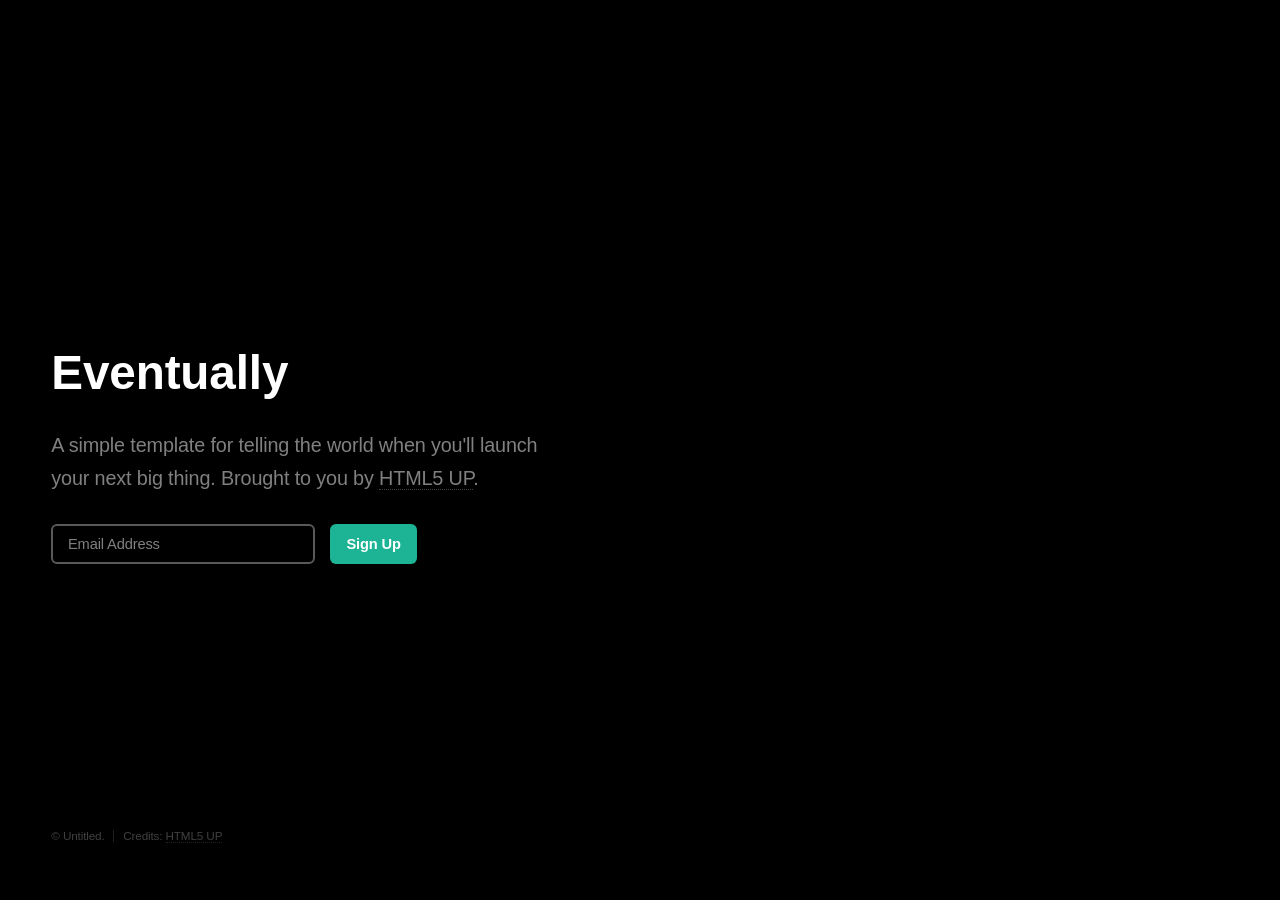
==== commit 335774b1: "Update index.html" ====
--- a/index.html
+++ b/index.html
@@ -1,604 +1,46 @@
-<!DOCTYPE html>
-<html lang="en">
-<head>
-<meta charset="UTF-8">
-<meta name="viewport" content="width=device-width, initial-scale=1.0">
-<title>ShieldCore — AI-Powered Antivirus Protection</title>
-<link href="https://cdn.jsdelivr.net/npm/bootstrap@5.3.2/dist/css/bootstrap.min.css" rel="stylesheet">
-<link href="https://fonts.googleapis.com/css2?family=Plus+Jakarta+Sans:wght@400;500;600;700;800&family=Inter:wght@300;400;500;600&display=swap" rel="stylesheet">
-<link href="https://cdnjs.cloudflare.com/ajax/libs/font-awesome/6.5.0/css/all.min.css" rel="stylesheet">
-<style>
-  :root {
-    --c1: #0a0e1a;
-    --c2: #1a0505;
-    --c3: #3d0c0c;
-    --c4: #c01818;
-    --c5: #e84040;
-    --c6: #ffffff;
-    --c7: #fdeaea;
-    --c8: #ff3c5a;
-    --c9: #fff5f5;
-    --c10: #8a6060;
-    --r1: 16px;
-    --r2: 32px;
-    --sh1: 0 4px 32px rgba(192,24,24,0.18);
-    --sh2: 0 8px 48px rgba(192,24,24,0.28);
-    --t1: font-family:'Plus Jakarta Sans',sans-serif;
-    --t2: font-family:'Inter',sans-serif;
-  }
+<!DOCTYPE HTML>
+<!--
+	Eventually by HTML5 UP
+	html5up.net | @ajlkn
+	Free for personal and commercial use under the CCA 3.0 license (html5up.net/license)
+-->
+<html>
+	<head>
+		<title>Eventually by HTML5 UP</title>
+		<meta charset="utf-8" />
+		<meta name="viewport" content="width=device-width, initial-scale=1, user-scalable=no" />
+		<link rel="stylesheet" href="assets/css/main.css" />
+	</head>
+	<body class="is-preload">
 
-  *, *::before, *::after { box-sizing: border-box; margin: 0; padding: 0; }
-  html { scroll-behavior: smooth; }
-  body { font-family: 'Inter', sans-serif; background: var(--c6); color: var(--c1); overflow-x: hidden; }
+		<!-- Header -->
+			<header id="header">
+				<h1>Eventually</h1>
+				<p>A simple template for telling the world when you'll launch<br />
+				your next big thing. Brought to you by <a href="http://html5up.net">HTML5 UP</a>.</p>
+			</header>
 
-  /* ─── NAV ─── */
-  .xn-wrap { background: white; padding: 0 2rem; position: sticky; top: 0; z-index: 1000; border-bottom: 1px solid rgba(255,255,255,0.07); }
-  .xn-inner { display: flex; align-items: center; justify-content: space-between; height: 68px; max-width: 1280px; margin: 0 auto; }
-  .xn-logo { display: flex; align-items: center; gap: 10px; text-decoration: none; }
-  .xn-logo-icon { width: 38px; height: 38px; background: linear-gradient(135deg, var(--c4), var(--c5)); border-radius: 10px; display: grid; place-items: center; font-size: 18px; color: #fff; box-shadow: 0 0 18px rgba(232,64,64,0.4); }
-  .xn-logo-text { font-family: 'Plus Jakarta Sans', sans-serif; font-weight: 800; font-size: 1.25rem; color: #fff; letter-spacing: -0.5px; }
-  .xn-logo-text span { color: var(--c5); }
-  .xn-menu { display: flex; gap: 2rem; list-style: none; }
-  .xn-menu a { color: gray; text-decoration: none; font-size: 0.9rem; font-weight: 500; letter-spacing: 0.3px; transition: color 0.2s; }
-  .xn-menu a:hover { color: gray; }
-  @media (max-width: 991px) { .xn-menu { display: none !important; } }
+		<!-- Signup Form -->
+			<form id="signup-form" method="post" action="#">
+				<input type="email" name="email" id="email" placeholder="Email Address" />
+				<input type="submit" value="Sign Up" />
+			</form>
 
-  /* ─── HERO BANNER ─── */
-  .xh-sec { min-height: 88vh; background: var(--c1); position: relative; overflow: hidden; display: flex; align-items: center; }
-  .xh-bg { position: absolute; inset: 0; background: radial-gradient(ellipse 80% 60% at 70% 50%, rgba(192,24,24,0.22) 0%, transparent 70%), radial-gradient(ellipse 50% 40% at 20% 80%, rgba(232,64,64,0.12) 0%, transparent 60%); }
-  .xh-grid { position: absolute; inset: 0; background-image: linear-gradient(rgba(255,255,255,0.03) 1px, transparent 1px), linear-gradient(90deg, rgba(255,255,255,0.03) 1px, transparent 1px); background-size: 60px 60px; }
-  .xh-content { position: relative; z-index: 2; max-width: 1280px; margin: 0 auto; padding: 6rem 2rem; }
-  .xh-badge { display: inline-flex; align-items: center; gap: 8px; background: rgba(192,24,24,0.15); border: 1px solid rgba(192,24,24,0.35); color: var(--c5); font-size: 0.8rem; font-weight: 600; letter-spacing: 1px; text-transform: uppercase; padding: 6px 16px; border-radius: 100px; margin-bottom: 1.5rem; }
-  .xh-title { font-family: 'Plus Jakarta Sans', sans-serif; font-size: clamp(2.8rem, 6vw, 5rem); font-weight: 800; color: #fff; line-height: 1.05; letter-spacing: -2px; margin-bottom: 1.5rem; }
-  .xh-title em { font-style: normal; background: linear-gradient(90deg, var(--c4), var(--c5)); -webkit-background-clip: text; -webkit-text-fill-color: transparent; background-clip: text; }
-  .xh-sub { font-size: 1.15rem; color: rgba(255,255,255,0.6); max-width: 520px; line-height: 1.7; margin-bottom: 2.5rem; }
-  .xh-btns { display: flex; gap: 1rem; flex-wrap: wrap; }
-  .xh-btn-p { background: linear-gradient(135deg, var(--c4), var(--c5)); color: #fff; padding: 14px 32px; border-radius: 100px; font-weight: 600; font-size: 1rem; text-decoration: none; border: none; cursor: pointer; transition: transform 0.2s, box-shadow 0.2s; box-shadow: var(--sh2); }
-  .xh-btn-p:hover { transform: translateY(-2px); box-shadow: 0 12px 40px rgba(192,24,24,0.45); color: #fff; }
-  .xh-btn-s { background: transparent; color: #fff; padding: 14px 32px; border-radius: 100px; font-weight: 600; font-size: 1rem; text-decoration: none; border: 1.5px solid rgba(255,255,255,0.25); transition: border-color 0.2s, background 0.2s; }
-  .xh-btn-s:hover { border-color: var(--c5); background: rgba(232,64,64,0.08); color: var(--c5); }
-  .xh-stats { display: flex; gap: 3rem; margin-top: 4rem; flex-wrap: wrap; }
-  .xh-stat-num { font-family: 'Plus Jakarta Sans', sans-serif; font-size: 2rem; font-weight: 800; color: #fff; }
-  .xh-stat-lbl { font-size: 0.82rem; color: rgba(255,255,255,0.5); margin-top: 2px; }
-  .xh-shield { position: absolute; right: 8%; top: 50%; transform: translateY(-50%); width: min(420px, 40vw); opacity: 0.85; }
-  .xh-shield-svg { width: 100%; height: auto; animation: xfloat 4s ease-in-out infinite; }
-  @keyframes xfloat { 0%,100% { transform: translateY(0); } 50% { transform: translateY(-18px); } }
+		<!-- Footer -->
+			<footer id="footer">
+				<ul class="icons">
+					<li><a href="#" class="icon brands fa-twitter"><span class="label">Twitter</span></a></li>
+					<li><a href="#" class="icon brands fa-instagram"><span class="label">Instagram</span></a></li>
+					<li><a href="#" class="icon brands fa-github"><span class="label">GitHub</span></a></li>
+					<li><a href="#" class="icon fa-envelope"><span class="label">Email</span></a></li>
+				</ul>
+				<ul class="copyright">
+					<li>&copy; Untitled.</li><li>Credits: <a href="http://html5up.net">HTML5 UP</a></li>
+				</ul>
+			</footer>
 
-  /* ─── CALL NOW SECTION ─── */
-  .xcn-sec { background: white; padding: 2.5rem 2rem; }
-  .xcn-inner { max-width: 1280px; margin: 0 auto; display: flex; align-items: center; justify-content: center; gap: 1.5rem; flex-wrap: wrap; text-align: center; }
-  .xcn-label { font-family: 'Plus Jakarta Sans', sans-serif; font-size: 1.2rem; font-weight: 700; color: black; letter-spacing: 0.5px; }
-  .xcn-btn { display: inline-flex; align-items: center; gap: 10px; background: #bd0900; color: white; font-family: 'Plus Jakarta Sans', sans-serif; font-weight: 800; font-size: 1.1rem; padding: 14px 36px; border-radius: 100px; text-decoration: none; border: none; cursor: pointer; box-shadow: 0 6px 30px rgba(0,0,0,0.2); transition: transform 0.2s, box-shadow 0.2s; letter-spacing: -0.3px; }
-  .xcn-btn:hover { transform: translateY(-2px) scale(1.02); box-shadow: 0 10px 40px rgba(0,0,0,0.3);}
-  .xcn-btn i { font-size: 1.1rem; }
+		<!-- Scripts -->
+			<script src="assets/js/main.js"></script>
 
-  /* ─── PLANS ─── */
-  .xpl-sec { background: var(--c9); padding: 7rem 2rem; }
-  .xs-title { font-family: 'Plus Jakarta Sans', sans-serif; font-size: clamp(2rem, 4vw, 2.8rem); font-weight: 800; letter-spacing: -1.5px; color: var(--c1); text-align: center; margin-bottom: 0.75rem; }
-  .xs-sub { text-align: center; color: var(--c10); font-size: 1rem; max-width: 500px; margin: 0 auto 3.5rem; line-height: 1.65; }
-  .xpl-card { background: #fff; border-radius: 24px; padding: 2.5rem 2rem; border: 1.5px solid rgba(0,0,0,0.06); position: relative; transition: transform 0.25s, box-shadow 0.25s; height: 100%; }
-  .xpl-card:hover { transform: translateY(-6px); box-shadow: var(--sh2); }
-  .xpl-card.xpl-featured { border-color: var(--c4); box-shadow: var(--sh2); transform: scale(1.04); }
-  .xpl-card.xpl-featured:hover { transform: scale(1.04) translateY(-6px); }
-  .xpl-badge { position: absolute; top: -14px; left: 50%; transform: translateX(-50%); background: linear-gradient(90deg, var(--c4), var(--c5)); color: #fff; font-size: 0.7rem; font-weight: 700; letter-spacing: 1px; text-transform: uppercase; padding: 5px 18px; border-radius: 100px; white-space: nowrap; }
-  .xpl-tag { font-size: 0.72rem; font-weight: 600; color: var(--c10); text-transform: uppercase; letter-spacing: 1px; margin-bottom: 0.5rem; }
-  .xpl-name { font-family: 'Plus Jakarta Sans', sans-serif; font-size: 1.3rem; font-weight: 800; color: var(--c1); margin-bottom: 1.25rem; }
-  .xpl-price { font-family: 'Plus Jakarta Sans', sans-serif; font-size: 2.8rem; font-weight: 800; color: var(--c1); line-height: 1; }
-  .xpl-price sup { font-size: 1.4rem; vertical-align: top; margin-top: 8px; }
-  .xpl-price span { font-size: 0.95rem; font-weight: 400; color: var(--c10); }
-  .xpl-old { font-size: 0.9rem; color: var(--c10); text-decoration: line-through; margin-top: 4px; }
-  .xpl-save { font-size: 0.82rem; font-weight: 700; color: var(--c8); margin-left: 8px; }
-  .xpl-devices { font-size: 0.85rem; color: var(--c10); margin-bottom: 1.5rem; margin-top: 0.25rem; }
-  .xpl-buy { display: block; width: 100%; text-align: center; padding: 13px; border-radius: 100px; font-weight: 700; font-size: 0.95rem; text-decoration: none; transition: all 0.2s; margin-bottom: 1.75rem; border: none; cursor: pointer; }
-  .xpl-buy-primary { background: linear-gradient(135deg, var(--c4), var(--c5)); color: #fff; box-shadow: var(--sh1); }
-  .xpl-buy-primary:hover { box-shadow: var(--sh2); transform: translateY(-1px); color: #fff; }
-  .xpl-buy-outline { background: transparent; color: var(--c4); border: 1.5px solid var(--c4) !important; }
-  .xpl-buy-outline:hover { background: var(--c4); color: #fff; }
-  .xpl-feat { list-style: none; padding: 0; margin: 0; }
-  .xpl-feat li { display: flex; align-items: center; gap: 10px; font-size: 0.88rem; padding: 7px 0; border-bottom: 1px solid rgba(0,0,0,0.04); color: var(--c1); }
-  .xpl-feat li:last-child { border-bottom: none; }
-  .xpl-feat li.xpl-no { color: var(--c10); }
-  .xpl-feat li i { width: 16px; flex-shrink: 0; font-size: 0.8rem; }
-  .xpl-feat li i.fa-check { color: var(--c4); }
-  .xpl-feat li i.fa-xmark { color: #ccc; }
-  .xpl-explore { display: block; text-align: center; margin-top: 1.25rem; font-size: 0.85rem; color: var(--c4); font-weight: 600; text-decoration: none; }
-  .xpl-explore:hover { text-decoration: underline; color: var(--c3); }
-  .xpl-guarantee { text-align: center; margin-top: 2.5rem; font-size: 0.9rem; color: var(--c10); }
-  .xpl-guarantee i { color: var(--c4); margin-right: 6px; }
-
-  /* ─── ABOUT ─── */
-  .xab-sec { background: var(--c1); padding: 7rem 2rem; position: relative; overflow: hidden; }
-  .xab-bg { position: absolute; inset: 0; background: radial-gradient(ellipse 50% 60% at 0% 50%, rgba(192,24,24,0.12) 0%, transparent 60%); }
-  .xab-inner { max-width: 1280px; margin: 0 auto; position: relative; z-index: 1; }
-  .xab-sec .xs-title { color: #fff; }
-  .xab-sec .xs-sub { color: rgba(255,255,255,0.55); }
-  .xab-card { background: rgba(255,255,255,0.04); border: 1px solid rgba(255,255,255,0.08); border-radius: 20px; padding: 2rem; transition: background 0.25s, border-color 0.25s; }
-  .xab-card:hover { background: rgba(192,24,24,0.1); border-color: rgba(192,24,24,0.3); }
-  .xab-icon { width: 52px; height: 52px; background: linear-gradient(135deg, var(--c4), var(--c5)); border-radius: 14px; display: grid; place-items: center; font-size: 1.3rem; color: #fff; margin-bottom: 1rem; box-shadow: 0 0 20px rgba(192,24,24,0.35); }
-  .xab-ctitle { font-family: 'Plus Jakarta Sans', sans-serif; font-weight: 700; font-size: 1.05rem; color: #fff; margin-bottom: 0.5rem; }
-  .xab-ctxt { font-size: 0.88rem; color: rgba(255,255,255,0.5); line-height: 1.65; }
-  .xab-story { color: rgba(255,255,255,0.65); font-size: 1rem; line-height: 1.8; max-width: 680px; margin: 0 auto 3.5rem; text-align: center; }
-
-  /* ─── CONTACT ─── */
-  .xct-sec { background: var(--c9); padding: 7rem 2rem; }
-  .xct-card { background: #fff; border-radius: 24px; padding: 2.5rem; border: 1.5px solid rgba(0,0,0,0.06); text-align: center; height: 100%; transition: box-shadow 0.25s, transform 0.25s; }
-  .xct-card:hover { box-shadow: var(--sh1); transform: translateY(-4px); }
-  .xct-icon { width: 56px; height: 56px; background: linear-gradient(135deg, var(--c4), var(--c5)); border-radius: 16px; display: grid; place-items: center; font-size: 1.3rem; color: #fff; margin: 0 auto 1.25rem; box-shadow: var(--sh1); }
-  .xct-label { font-family: 'Plus Jakarta Sans', sans-serif; font-weight: 700; font-size: 1rem; color: var(--c1); margin-bottom: 0.4rem; }
-  .xct-val { font-size: 0.9rem; color: var(--c10); line-height: 1.6; }
-  .xct-val a { color: var(--c4); text-decoration: none; font-weight: 500; }
-  .xct-val a:hover { text-decoration: underline; }
-
-  /* ─── PRIVACY ─── */
-  .xpv-sec { background: #fff; padding: 7rem 2rem; }
-  .xpv-inner { max-width: 860px; margin: 0 auto; }
-  .xpv-block { margin-bottom: 2.5rem; }
-  .xpv-h { font-family: 'Plus Jakarta Sans', sans-serif; font-size: 1.15rem; font-weight: 700; color: var(--c1); margin-bottom: 0.6rem; padding-left: 1rem; border-left: 3px solid var(--c4); }
-  .xpv-p { font-size: 0.92rem; color: #4a5568; line-height: 1.8; }
-
-  /* ─── TERMS ─── */
-  .xtm-sec { background: var(--c9); padding: 7rem 2rem; }
-  .xtm-inner { max-width: 860px; margin: 0 auto; }
-  .xtm-block { margin-bottom: 2.5rem; }
-  .xtm-h { font-family: 'Plus Jakarta Sans', sans-serif; font-size: 1.15rem; font-weight: 700; color: var(--c1); margin-bottom: 0.6rem; padding-left: 1rem; border-left: 3px solid var(--c5); }
-  .xtm-p { font-size: 0.92rem; color: #4a5568; line-height: 1.8; }
-
-  /* ─── FOOTER ─── */
-  .xft-sec { background: var(--c1); padding: 3.5rem 2rem 2rem; border-top: 1px solid rgba(255,255,255,0.06); }
-  .xft-inner { max-width: 1280px; margin: 0 auto; }
-  .xft-top { display: flex; align-items: center; justify-content: space-between; flex-wrap: wrap; gap: 1.5rem; padding-bottom: 2rem; border-bottom: 1px solid rgba(255,255,255,0.06); margin-bottom: 2rem; }
-  .xft-links { display: flex; gap: 1.5rem; flex-wrap: wrap; }
-  .xft-links a { color: rgba(255,255,255,0.45); font-size: 0.85rem; text-decoration: none; transition: color 0.2s; }
-  .xft-links a:hover { color: var(--c5); }
-  .xft-copy { font-size: 0.82rem; color: rgba(255,255,255,0.3); text-align: center; }
-  .xft-social { display: flex; gap: 12px; }
-  .xft-soc-btn { width: 36px; height: 36px; border-radius: 10px; background: rgba(255,255,255,0.07); display: grid; place-items: center; color: rgba(255,255,255,0.5); font-size: 0.85rem; text-decoration: none; transition: background 0.2s, color 0.2s; }
-  .xft-soc-btn:hover { background: var(--c4); color: #fff; }
-
-  /* ─── FLOATING CALL BTN ─── */
-  .xfb-float { position: fixed; bottom: 28px; right: 28px; z-index: 9999; display: flex; align-items: center; gap: 10px; background: #d13333; color: #fff; font-family: 'Plus Jakarta Sans', sans-serif; font-weight: 700; font-size: 0.9rem; padding: 13px 22px; border-radius: 100px; text-decoration: none; box-shadow: 0 8px 32px rgba(255,60,90,0.45); border: none; cursor: pointer; transition: transform 0.2s, box-shadow 0.2s; animation: xpulse 2.5s ease-in-out infinite; }
-  .xfb-float:hover { transform: scale(1.05) translateY(-2px); box-shadow: 0 12px 40px rgba(255,60,90,0.6); color: #fff; animation: none; }
-  @keyframes xpulse { 0%,100% { box-shadow: 0 8px 32px rgba(255,60,90,0.45); } 50% { box-shadow: 0 8px 48px rgba(255,60,90,0.75), 0 0 0 10px rgba(255,60,90,0.12); } }
-
-  /* ─── SECTION DIVIDER ─── */
-  .xdiv { height: 1px; background: linear-gradient(90deg, transparent, rgba(192,24,24,0.15), transparent); }
-
-  /* ─── GUARANTEE ─── */
-  .xgr-sec { background: #fff; padding: 6rem 2rem; }
-  .xgr-inner { max-width: 1280px; margin: 0 auto; }
-  .xgr-title { font-family: 'Plus Jakarta Sans', sans-serif; font-size: clamp(1.8rem, 3.5vw, 2.5rem); font-weight: 800; color: var(--c1); text-align: center; margin-bottom: 0.5rem; letter-spacing: -1px; line-height: 1.2; }
-  .xgr-title span { color: var(--c4); }
-  .xgr-item { padding: 1rem 0.5rem; }
-  .xgr-icon { width: 90px; height: 90px; border-radius: 50%; background: linear-gradient(145deg, #d94040, var(--c4)); display: flex; align-items: center; justify-content: center; margin: 0 auto 1.5rem; box-shadow: 0 8px 28px rgba(192,24,24,0.3); position: relative; font-size: 1.8rem; color: #fff; flex-direction: column; gap: 2px; }
-  .xgr-pct { font-family: 'Plus Jakarta Sans', sans-serif; font-size: 0.65rem; font-weight: 700; color: rgba(255,255,255,0.9); line-height: 1; }
-  .xgr-ai { font-family: 'Plus Jakarta Sans', sans-serif; font-size: 1.5rem; font-weight: 800; color: #fff; letter-spacing: -1px; }
-  .xgr-name { font-family: 'Plus Jakarta Sans', sans-serif; font-size: 1.05rem; font-weight: 700; color: var(--c1); margin-bottom: 0.6rem; line-height: 1.4; }
-  .xgr-desc { font-size: 0.88rem; color: #6b7280; line-height: 1.65; max-width: 220px; margin: 0 auto; }
-  .xgr-desc a { color: var(--c4); font-weight: 600; text-decoration: none; }
-  .xgr-desc a:hover { text-decoration: underline; }
-
-  /* ─── UTILITY ─── */
-  .xmt1 { margin-top: 4px; }
-  .xmt2 { margin-top: 1rem; }
-</style>
-</head>
-<body>
-
-<!-- FLOATING CALL BUTTON -->
-<a href="tel:+18664207644" class="xfb-float">
-  <i class="fas fa-phone"></i> Call Now
-</a>
-
-<!-- ═══════════════════════════════════════
-     1. HEADER / NAV
-════════════════════════════════════════ -->
-<nav id="about" class="xn-wrap">
-  <div class="xn-inner">
-    <!-- Logo -->
-    <a href="#" class="xn-logo">
-      <div class="xn-logo-text"><img src="https://i.postimg.cc/d0TNv8FJ/logo.png" class="img-fluid" alt="Description of image" style="width: 200px;"></div>
-    </a>
-    <!-- Desktop Menu -->
-    <ul class="xn-menu d-none d-lg-flex">
-      <li><a href="#about-sec">About</a></li>
-      <li><a href="#contact-sec">Contact</a></li>
-      <li><a href="#privacy-sec">Privacy</a></li>
-      <li><a href="#terms-sec">Terms</a></li>
-    </ul>
-  </div>
-</nav>
-<img src="https://i.postimg.cc/kXkLXHXd/zeroweb.webp" class="img-fluid" alt="Description of image" style="width: 100%;">
-<!-- ═══════════════════════════════════════
-     2. HERO BANNER
-════════════════════════════════════════ -->
-<section class="xh-sec" style="display:none;">
-  <div class="xh-bg"></div>
-  <div class="xh-grid"></div>
-  <div class="xh-content w-100">
-    <div class="row align-items-center g-5" style="max-width:1280px;margin:0 auto;">
-      <div class="col-lg-6">
-        <div class="xh-badge"><i class="fas fa-bolt"></i> AI-Powered Protection</div>
-        <h1 class="xh-title">Stay <em>Secure</em><br>Against Every<br>Threat.</h1>
-        <p class="xh-sub">Real-time antivirus, identity protection, and privacy tools that work silently in the background — so you never have to worry.</p>
-      <div class="col-lg-6 d-none d-lg-flex justify-content-center">
-        <div class="xh-shield">
-          <svg class="xh-shield-svg" viewBox="0 0 400 440" fill="none" xmlns="http://www.w3.org/2000/svg">
-            <defs>
-              <linearGradient id="sg1" x1="0%" y1="0%" x2="100%" y2="100%">
-                <stop offset="0%" stop-color="#c01818" stop-opacity="0.5"/>
-                <stop offset="100%" stop-color="#e84040" stop-opacity="0.2"/>
-              </linearGradient>
-              <linearGradient id="sg2" x1="0%" y1="0%" x2="100%" y2="100%">
-                <stop offset="0%" stop-color="#c01818"/>
-                <stop offset="100%" stop-color="#e84040"/>
-              </linearGradient>
-            </defs>
-            <!-- Outer glow rings -->
-            <ellipse cx="200" cy="220" rx="190" ry="190" fill="rgba(192,24,24,0.04)"/>
-            <ellipse cx="200" cy="220" rx="155" ry="155" fill="rgba(192,24,24,0.06)"/>
-            <!-- Shield body -->
-            <path d="M200 28 L348 88 L348 216 C348 304 272 370 200 400 C128 370 52 304 52 216 L52 88 Z" fill="url(#sg1)" stroke="url(#sg2)" stroke-width="2.5"/>
-            <!-- Inner shield detail -->
-            <path d="M200 64 L316 112 L316 212 C316 282 256 336 200 360 C144 336 84 282 84 212 L84 112 Z" fill="rgba(232,64,64,0.08)" stroke="rgba(232,64,64,0.2)" stroke-width="1.5"/>
-            <!-- Checkmark -->
-            <path d="M145 218 L180 253 L262 172" stroke="url(#sg2)" stroke-width="14" stroke-linecap="round" stroke-linejoin="round"/>
-            <!-- Dots -->
-            <circle cx="200" cy="48" r="5" fill="#e84040" opacity="0.6"/>
-            <circle cx="344" cy="104" r="4" fill="#c01818" opacity="0.5"/>
-            <circle cx="58" cy="104" r="4" fill="#c01818" opacity="0.5"/>
-          </svg>
-        </div>
-      </div>
-    </div>
-  </div>
-</section>
-
-<!-- ═══════════════════════════════════════
-     3. CALL NOW SECTION
-════════════════════════════════════════ -->
-<section class="xcn-sec">
-  <div class="xcn-inner">
-    <div class="xcn-label">🛡️ Need help right now? Talk to a security expert — available 24/7</div>
-    <a href="tel:+18664207644" class="xcn-btn">
-      <i class="fas fa-phone"></i> Call Now: +1 (866) 420-7644
-    </a>
-  </div>
-</section>
-
-<!-- ═══════════════════════════════════════
-     GUARANTEE SECTION
-════════════════════════════════════════ -->
-<section class="xgr-sec">
-  <div class="xgr-inner">
-    <h2 class="xgr-title">The ShieldCore Protection <span>Guarantee</span></h2>
-    <div class="row g-5 justify-content-center text-center mt-2">
-      <div class="col-lg-3 col-sm-6">
-        <div class="xgr-item">
-          <div class="xgr-icon">
-            <i class="fas fa-medal"></i>
-            <span class="xgr-pct">100%</span>
-          </div>
-          <div class="xgr-name">30-Day Money-Back<br>Guarantee</div>
-          <div class="xgr-desc">for peace of mind with a risk-free option to try any plan</div>
-        </div>
-      </div>
-      <div class="col-lg-3 col-sm-6">
-        <div class="xgr-item">
-          <div class="xgr-icon">
-            <i class="fas fa-shield-halved"></i>
-          </div>
-          <div class="xgr-name">Personalized<br>Protection</div>
-          <div class="xgr-desc">to meet the individualized needs of you and your family</div>
-        </div>
-      </div>
-      <div class="col-lg-3 col-sm-6">
-        <div class="xgr-item">
-          <div class="xgr-icon">
-            <span class="xgr-ai">AI</span>
-          </div>
-          <div class="xgr-name">AI-Powered<br>Technology</div>
-          <div class="xgr-desc">for real-time protection against new and evolving threats</div>
-        </div>
-      </div>
-      <div class="col-lg-3 col-sm-6">
-        <div class="xgr-item">
-          <div class="xgr-icon">
-            <i class="fas fa-headset"></i>
-          </div>
-          <div class="xgr-name">24/7 Customer<br>Assistance</div>
-          <div class="xgr-desc">with around-the-clock <a href="#contact-sec">support</a> and troubleshooting</div>
-        </div>
-      </div>
-    </div>
-  </div>
-</section>
-
-<div class="xdiv"></div>
-
-<!-- ═══════════════════════════════════════
-     4. PLANS
-════════════════════════════════════════ -->
-<section id="plans-sec" class="xpl-sec">
-  <div style="max-width:1280px;margin:0 auto;">
-    <h2 class="xs-title">All Plans Backed by Our<br>30-Day Money-Back Guarantee</h2>
-    <p class="xs-sub">Choose the protection level that fits your life. Upgrade or cancel anytime.</p>
-
-    <div class="row g-4 align-items-stretch justify-content-center">
-      <!-- Plan 1: Essential -->
-      <div class="col-lg-4 col-md-6 d-flex">
-        <div class="xpl-card d-flex flex-column w-100">
-          <div class="xpl-tag">Best Starter Value</div>
-          <div class="xpl-name">Essential</div>
-          <div class="xpl-price"><sup>$</sup>39<span>.99<sup>*</sup> /yr</span></div>
-          <div class="xpl-old">$119.99 <span class="xpl-save">Save $80.00</span></div>
-          <div class="xpl-devices"><i class="fas fa-laptop me-1"></i> 5 devices &nbsp;·&nbsp; 1 user</div>
-          <a href="#contact-sec" class="xpl-buy xpl-buy-outline">Buy</a>
-          <ul class="xpl-feat flex-grow-1">
-            <li><i class="fas fa-check"></i> Scam Detector</li>
-            <li><i class="fas fa-check"></i> Award-winning Antivirus</li>
-            <li><i class="fas fa-check"></i> Secure VPN</li>
-            <li><i class="fas fa-check"></i> Identity monitoring & alerts</li>
-            <li><i class="fas fa-check"></i> Web protection</li>
-            <li class="xpl-no"><i class="fas fa-xmark"></i> Personal info & online account scans</li>
-            <li class="xpl-no"><i class="fas fa-xmark"></i> Social Privacy Manager</li>
-            <li class="xpl-no"><i class="fas fa-xmark"></i> Up to $1M identity theft coverage</li>
-            <li class="xpl-no"><i class="fas fa-xmark"></i> Bank & credit card transaction monitoring</li>
-            <li class="xpl-no"><i class="fas fa-xmark"></i> Credit score, report & monitoring</li>
-            <li class="xpl-no"><i class="fas fa-xmark"></i> Identity restoration support</li>
-            <li class="xpl-no"><i class="fas fa-xmark"></i> Credit lock & security freeze</li>
-            <li class="xpl-no"><i class="fas fa-xmark"></i> Parental controls</li>
-            <li class="xpl-no"><i class="fas fa-xmark"></i> 401(k), investment & loan monitoring</li>
-          </ul>
-          <a href="#plans-sec" class="xpl-explore">Explore Starter Plans →</a>
-        </div>
-      </div>
-
-      <!-- Plan 2: Advanced Individual (Featured) -->
-      <div class="col-lg-4 col-md-6 d-flex">
-        <div class="xpl-card xpl-featured d-flex flex-column w-100">
-          <div class="xpl-badge">⭐ Best User Value</div>
-          <div class="xpl-tag mt-3">McAfee+ Advanced Individual</div>
-          <div class="xpl-name">Advanced Individual</div>
-          <div class="xpl-price"><sup>$</sup>89<span>.99<sup>*</sup> /yr</span></div>
-          <div class="xpl-old">$199.99 <span class="xpl-save">Save $110.00</span></div>
-          <div class="xpl-devices"><i class="fas fa-infinity me-1"></i> All devices &nbsp;·&nbsp; 1 user</div>
-          <a href="#contact-sec" class="xpl-buy xpl-buy-primary">Buy</a>
-          <ul class="xpl-feat flex-grow-1">
-            <li><i class="fas fa-check"></i> Scam Detector</li>
-            <li><i class="fas fa-check"></i> Award-winning Antivirus</li>
-            <li><i class="fas fa-check"></i> Secure VPN</li>
-            <li><i class="fas fa-check"></i> Identity monitoring & alerts</li>
-            <li><i class="fas fa-check"></i> Web protection</li>
-            <li><i class="fas fa-check"></i> Personal info & online account removal</li>
-            <li><i class="fas fa-check"></i> Social Privacy Manager</li>
-            <li><i class="fas fa-check"></i> Up to $1M identity theft coverage</li>
-            <li><i class="fas fa-check"></i> Bank & credit card transaction monitoring</li>
-            <li><i class="fas fa-check"></i> Credit score, report & monitoring</li>
-            <li><i class="fas fa-check"></i> Identity restoration support</li>
-            <li><i class="fas fa-check"></i> Credit lock & security freeze</li>
-            <li class="xpl-no"><i class="fas fa-xmark"></i> Parental controls</li>
-            <li class="xpl-no"><i class="fas fa-xmark"></i> 401(k), investment & loan monitoring</li>
-          </ul>
-          <a href="#plans-sec" class="xpl-explore">Explore Individual Plans →</a>
-        </div>
-      </div>
-
-      <!-- Plan 3: Advanced Family -->
-      <div class="col-lg-4 col-md-6 d-flex">
-        <div class="xpl-card d-flex flex-column w-100">
-          <div class="xpl-tag">Best Family Value</div>
-          <div class="xpl-name">Advanced Family</div>
-          <div class="xpl-price"><sup>$</sup>119<span>.99<sup>*</sup> /yr</span></div>
-          <div class="xpl-old">$269.99 <span class="xpl-save">Save $150.00</span></div>
-          <div class="xpl-devices"><i class="fas fa-infinity me-1"></i> All devices &nbsp;·&nbsp; 6 family members</div>
-          <a href="#contact-sec" class="xpl-buy xpl-buy-outline">Buy</a>
-          <ul class="xpl-feat flex-grow-1">
-            <li><i class="fas fa-check"></i> Scam Detector</li>
-            <li><i class="fas fa-check"></i> Award-winning Antivirus</li>
-            <li><i class="fas fa-check"></i> Secure VPN</li>
-            <li><i class="fas fa-check"></i> Identity monitoring & alerts</li>
-            <li><i class="fas fa-check"></i> Web protection</li>
-            <li><i class="fas fa-check"></i> Personal info & online account removal</li>
-            <li><i class="fas fa-check"></i> Social Privacy Manager</li>
-            <li><i class="fas fa-check"></i> Up to $1M identity theft coverage</li>
-            <li><i class="fas fa-check"></i> Bank & credit card transaction monitoring</li>
-            <li><i class="fas fa-check"></i> Credit score, report & monitoring</li>
-            <li><i class="fas fa-check"></i> Identity restoration support</li>
-            <li><i class="fas fa-check"></i> Credit lock & security freeze</li>
-            <li><i class="fas fa-check"></i> Parental controls</li>
-            <li class="xpl-no"><i class="fas fa-xmark"></i> 401(k), investment & loan monitoring</li>
-          </ul>
-          <a href="#plans-sec" class="xpl-explore">Explore Family Plans →</a>
-        </div>
-      </div>
-    </div>
-
-    <p class="xpl-guarantee mt-4">
-      <i class="fas fa-shield-halved"></i>
-      *First year price. Introductory pricing for new customers. <a href="#terms-sec" style="color:var(--c4);">See offer details.</a>
-    </p>
-  </div>
-</section>
-
-<div class="xdiv"></div>
-
-<!-- ═══════════════════════════════════════
-     5. ABOUT US
-════════════════════════════════════════ -->
-<section id="about-sec" class="xab-sec">
-  <div class="xab-bg"></div>
-  <div class="xab-inner">
-    <h2 class="xs-title">About ShieldCore</h2>
-    <p class="xab-story">Founded in 2010, ShieldCore has been at the forefront of digital security innovation. Our mission is simple: make enterprise-grade protection accessible to everyone — individuals, families, and businesses alike. Trusted by over 50 million users worldwide, we combine cutting-edge AI with human expertise to keep you safe in an increasingly complex threat landscape.</p>
-
-    <div class="row g-4">
-      <div class="col-md-6 col-lg-3">
-        <div class="xab-card">
-          <div class="xab-icon"><i class="fas fa-brain"></i></div>
-          <div class="xab-ctitle">AI-First Detection</div>
-          <div class="xab-ctxt">Our machine learning models analyze millions of threat signals per second to detect zero-day attacks before they execute.</div>
-        </div>
-      </div>
-      <div class="col-md-6 col-lg-3">
-        <div class="xab-card">
-          <div class="xab-icon"><i class="fas fa-user-shield"></i></div>
-          <div class="xab-ctitle">Identity Protection</div>
-          <div class="xab-ctxt">We monitor the dark web, data brokers, and breach databases around the clock so your identity stays yours.</div>
-        </div>
-      </div>
-      <div class="col-md-6 col-lg-3">
-        <div class="xab-card">
-          <div class="xab-icon"><i class="fas fa-globe-americas"></i></div>
-          <div class="xab-ctitle">Global Threat Intel</div>
-          <div class="xab-ctxt">Insights from 50M+ protected devices worldwide feed into a shared threat intelligence network that benefits every customer.</div>
-        </div>
-      </div>
-      <div class="col-md-6 col-lg-3">
-        <div class="xab-card">
-          <div class="xab-icon"><i class="fas fa-headset"></i></div>
-          <div class="xab-ctitle">24/7 Expert Support</div>
-          <div class="xab-ctxt">Real security professionals available via phone, chat, and email — no bots, no runaround, just answers when you need them.</div>
-        </div>
-      </div>
-    </div>
-  </div>
-</section>
-
-<div class="xdiv"></div>
-
-<!-- ═══════════════════════════════════════
-     6. CONTACT US
-════════════════════════════════════════ -->
-<section id="contact-sec" class="xct-sec">
-  <div style="max-width:1280px;margin:0 auto;">
-    <h2 class="xs-title">Contact Us</h2>
-    <p class="xs-sub">Our security experts are standing by to help you find the right protection for your needs.</p>
-
-    <div class="row g-4 justify-content-center">
-      <div class="col-md-4 col-sm-6 d-flex">
-        <div class="xct-card w-100">
-          <div class="xct-icon"><i class="fas fa-phone"></i></div>
-          <div class="xct-label">Phone Support</div>
-          <div class="xct-val"><a href="tel:+18664207644">+1 (866) 420-7644</a><br>Mon–Sun, 24/7</div>
-        </div>
-      </div>
-      <div class="col-md-4 col-sm-6 d-flex">
-        <div class="xct-card w-100">
-          <div class="xct-icon"><i class="fas fa-envelope"></i></div>
-          <div class="xct-label">Email Us</div>
-          <div class="xct-val"><a href="mailto:support@shieldcore.com">mcafee@shieldcore.com</a><br>Response within 2 hours</div>
-        </div>
-      </div>
-    </div>
-  </div>
-</section>
-
-<div class="xdiv"></div>
-
-<!-- ═══════════════════════════════════════
-     7. PRIVACY POLICY
-════════════════════════════════════════ -->
-<section id="privacy-sec" class="xpv-sec">
-  <div class="xpv-inner">
-    <h2 class="xs-title" style="text-align:left;margin-bottom:0.5rem;">Privacy Policy</h2>
-    <p style="color:var(--c10);font-size:0.85rem;margin-bottom:2.5rem;">Last updated: April 13, 2026</p>
-
-    <div class="xpv-block">
-      <div class="xpv-h">1. Information We Collect</div>
-      <p class="xpv-p">We collect information you provide directly to us — such as name, email address, billing information, and device details — as well as information collected automatically when you use our services, including IP addresses, browser type, operating system, device identifiers, and usage data. We may also receive information from third-party sources such as credit bureaus and identity data providers to enhance our identity monitoring features.</p>
-    </div>
-    <div class="xpv-block">
-      <div class="xpv-h">2. How We Use Your Information</div>
-      <p class="xpv-p">Your information is used to provide, maintain, and improve our security services; process transactions and send billing-related communications; monitor threats and detect malicious activity on your behalf; send security alerts, product updates, and promotional materials (you may opt out at any time); and comply with legal obligations. We do not sell your personal information to third-party advertisers.</p>
-    </div>
-    <div class="xpv-block">
-      <div class="xpv-h">3. Information Sharing</div>
-      <p class="xpv-p">We may share your information with trusted service providers who assist us in operating our platform, processing payments, and delivering customer support — all under strict confidentiality agreements. We may also disclose information when required by law, to protect our rights, or in connection with a merger, acquisition, or sale of assets.</p>
-    </div>
-    <div class="xpv-block">
-      <div class="xpv-h">4. Data Retention & Security</div>
-      <p class="xpv-p">We retain your personal data for as long as your account is active or as needed to provide services, comply with legal obligations, and resolve disputes. We use industry-standard encryption (TLS 1.3, AES-256) and security practices to protect your data both in transit and at rest.</p>
-    </div>
-    <div class="xpv-block">
-      <div class="xpv-h">5. Your Rights</div>
-      <p class="xpv-p">Depending on your jurisdiction, you may have the right to access, correct, delete, or restrict processing of your personal data. To exercise these rights, contact us at privacy@shieldcore.com. We will respond within 30 days. California residents have additional rights under the CCPA, including the right to know and the right to opt out of data sales.</p>
-    </div>
-    <div class="xpv-block">
-      <div class="xpv-h">6. Cookies</div>
-      <p class="xpv-p">We use cookies and similar technologies to authenticate users, remember preferences, analyze traffic, and deliver relevant advertising. You can manage cookie preferences through your browser settings or our cookie preference center. Disabling certain cookies may affect functionality.</p>
-    </div>
-  </div>
-</section>
-
-<div class="xdiv"></div>
-
-<!-- ═══════════════════════════════════════
-     8. TERMS & CONDITIONS
-════════════════════════════════════════ -->
-<section id="terms-sec" class="xtm-sec">
-  <div class="xtm-inner">
-    <h2 class="xs-title" style="text-align:left;margin-bottom:0.5rem;">Terms &amp; Conditions</h2>
-    <p style="color:var(--c10);font-size:0.85rem;margin-bottom:2.5rem;">Last updated: April 13, 2026</p>
-
-    <div class="xtm-block">
-      <div class="xtm-h">1. Acceptance of Terms</div>
-      <p class="xtm-p">By accessing or using ShieldCore's products and services, you agree to be bound by these Terms & Conditions and our Privacy Policy. If you do not agree, please discontinue use of our services immediately. These terms constitute a binding legal agreement between you and ShieldCore, Inc.</p>
-    </div>
-    <div class="xtm-block">
-      <div class="xtm-h">2. Subscription & Billing</div>
-      <p class="xtm-p">Subscription fees are billed annually or monthly in advance. Introductory pricing applies to the first billing period only; renewal rates will be communicated prior to renewal. You may cancel at any time; cancellations take effect at the end of the current billing period. We offer a 30-day money-back guarantee for new customers on annual plans.</p>
-    </div>
-    <div class="xtm-block">
-      <div class="xtm-h">3. License & Permitted Use</div>
-      <p class="xtm-p">ShieldCore grants you a limited, non-exclusive, non-transferable license to install and use the software on the number of devices specified in your plan. You may not reverse engineer, decompile, distribute, sublicense, or use our software for commercial resale. Unauthorized use may result in immediate termination of your account.</p>
-    </div>
-    <div class="xtm-block">
-      <div class="xtm-h">4. Identity Theft Coverage</div>
-      <p class="xtm-p">The $1M identity theft coverage included in qualifying plans is underwritten by a third-party insurer. Coverage is subject to the terms, conditions, and exclusions of the applicable insurance policy. ShieldCore is not the insurer. Please review the full policy documentation provided upon activation of coverage.</p>
-    </div>
-    <div class="xtm-block">
-      <div class="xtm-h">5. Disclaimer of Warranties</div>
-      <p class="xtm-p">Our services are provided "as is" and "as available." While we strive for 99.9% uptime and maximum threat detection, ShieldCore does not warrant that the service will be uninterrupted, error-free, or completely effective against all threats. Use of our services does not guarantee immunity from all cyberattacks.</p>
-    </div>
-    <div class="xtm-block">
-      <div class="xtm-h">6. Limitation of Liability</div>
-      <p class="xtm-p">To the maximum extent permitted by law, ShieldCore's total liability for any claim arising from use of our services shall not exceed the amount you paid us in the twelve months preceding the claim. We are not liable for indirect, incidental, special, punitive, or consequential damages.</p>
-    </div>
-    <div class="xtm-block">
-      <div class="xtm-h">7. Changes to Terms</div>
-      <p class="xtm-p">We reserve the right to modify these terms at any time. We will provide at least 30 days' notice of material changes via email or in-app notification. Continued use of our services after the effective date constitutes acceptance of the revised terms.</p>
-    </div>
-  </div>
-</section>
-
-<!-- ═══════════════════════════════════════
-     9. FOOTER
-════════════════════════════════════════ -->
-<footer class="xft-sec">
-  <div class="xft-inner">
-    <div class="xft-top">
-      <a href="#" class="xn-logo">
-        <div class="xn-logo-icon"><i class="fas fa-shield-halved"></i></div>
-        <div class="xn-logo-text">Shield<span>Core</span></div>
-      </a>
-      <div class="xft-links">
-        <a href="#about-sec">About</a>
-        <a href="#contact-sec">Contact</a>
-        <a href="#privacy-sec">Privacy Policy</a>
-        <a href="#terms-sec">Terms & Conditions</a>
-        <a href="#plans-sec">Plans</a>
-      </div>
-      <div class="xft-social">
-        <a href="#" class="xft-soc-btn"><i class="fab fa-x-twitter"></i></a>
-        <a href="#" class="xft-soc-btn"><i class="fab fa-facebook-f"></i></a>
-        <a href="#" class="xft-soc-btn"><i class="fab fa-linkedin-in"></i></a>
-        <a href="#" class="xft-soc-btn"><i class="fab fa-instagram"></i></a>
-      </div>
-    </div>
-    <p class="xft-copy">© 2026 ShieldCore, Inc. All rights reserved. ShieldCore and the ShieldCore logo are trademarks of ShieldCore, Inc.</p>
-  </div>
-</footer>
-
-<script src="https://cdn.jsdelivr.net/npm/bootstrap@5.3.2/dist/js/bootstrap.bundle.min.js"></script>
-</body>
+	</body>
 </html>
--- a/assets/css/main.css
+++ b/assets/css/main.css
@@ -0,0 +1,887 @@
+@import url(fontawesome-all.min.css);
+@import url("https://fonts.googleapis.com/css?family=Roboto:400,700");
+/*
+	Eventually by HTML5 UP
+	html5up.net | @ajlkn
+	Free for personal and commercial use under the CCA 3.0 license (html5up.net/license)
+*/
+html, body, div, span, applet, object,
+iframe, h1, h2, h3, h4, h5, h6, p, blockquote,
+pre, a, abbr, acronym, address, big, cite,
+code, del, dfn, em, img, ins, kbd, q, s, samp,
+small, strike, strong, sub, sup, tt, var, b,
+u, i, center, dl, dt, dd, ol, ul, li, fieldset,
+form, label, legend, table, caption, tbody,
+tfoot, thead, tr, th, td, article, aside,
+canvas, details, embed, figure, figcaption,
+footer, header, hgroup, menu, nav, output, ruby,
+section, summary, time, mark, audio, video {
+  margin: 0;
+  padding: 0;
+  border: 0;
+  font-size: 100%;
+  font: inherit;
+  vertical-align: baseline; }
+
+article, aside, details, figcaption, figure,
+footer, header, hgroup, menu, nav, section {
+  display: block; }
+
+body {
+  line-height: 1; }
+
+ol, ul {
+  list-style: none; }
+
+blockquote, q {
+  quotes: none; }
+  blockquote:before, blockquote:after, q:before, q:after {
+    content: '';
+    content: none; }
+
+table {
+  border-collapse: collapse;
+  border-spacing: 0; }
+
+body {
+  -webkit-text-size-adjust: none; }
+
+mark {
+  background-color: transparent;
+  color: inherit; }
+
+input::-moz-focus-inner {
+  border: 0;
+  padding: 0; }
+
+input, select, textarea {
+  -moz-appearance: none;
+  -webkit-appearance: none;
+  -ms-appearance: none;
+  appearance: none; }
+
+/* Basic */
+@-ms-viewport {
+  width: device-width; }
+
+body {
+  -ms-overflow-style: scrollbar; }
+
+@media screen and (max-width: 480px) {
+  html, body {
+    min-width: 320px; } }
+
+html {
+  box-sizing: border-box; }
+
+*, *:before, *:after {
+  box-sizing: inherit; }
+
+html, body {
+  height: 100%;
+  overflow-x: hidden;
+  width: 100%; }
+  @media screen and (max-height: 640px) {
+    html, body {
+      height: auto;
+      min-height: 100%; } }
+
+body {
+  display: -moz-flex;
+  display: -webkit-flex;
+  display: -ms-flex;
+  display: flex;
+  -moz-flex-direction: column;
+  -webkit-flex-direction: column;
+  -ms-flex-direction: column;
+  flex-direction: column;
+  -moz-justify-content: center;
+  -webkit-justify-content: center;
+  -ms-justify-content: center;
+  justify-content: center;
+  background-color: #000;
+  padding: 6em 4em 4em 4em; }
+  body.is-preload *, body.is-preload *:before, body.is-preload *:after {
+    -moz-animation: none !important;
+    -webkit-animation: none !important;
+    -ms-animation: none !important;
+    animation: none !important;
+    -moz-transition: none !important;
+    -webkit-transition: none !important;
+    -ms-transition: none !important;
+    transition: none !important; }
+  body > * {
+    position: relative;
+    z-index: 2; }
+  @media screen and (max-width: 1680px) {
+    body {
+      padding: 6em 3.5em 3.5em 3.5em; } }
+  @media screen and (max-width: 736px) {
+    body {
+      padding: 5em 2em 2em 2em; } }
+  @media screen and (max-width: 360px) {
+    body {
+      padding: 5em 1.25em 1.25em 1.25em; } }
+
+/* BG */
+#bg {
+  -moz-transition: opacity 2s ease-in-out;
+  -webkit-transition: opacity 2s ease-in-out;
+  -ms-transition: opacity 2s ease-in-out;
+  transition: opacity 2s ease-in-out;
+  height: 100%;
+  left: 0;
+  opacity: 0.375;
+  position: fixed;
+  top: 0;
+  width: 100%;
+  z-index: 1; }
+  #bg div {
+    -moz-transition: opacity 3s ease;
+    -webkit-transition: opacity 3s ease;
+    -ms-transition: opacity 3s ease;
+    transition: opacity 3s ease;
+    background-size: cover;
+    height: 100%;
+    left: 0;
+    opacity: 0;
+    position: absolute;
+    top: 0;
+    visibility: hidden;
+    width: 150%; }
+    #bg div.visible {
+      -moz-animation: bg 45s linear infinite;
+      -webkit-animation: bg 45s linear infinite;
+      -ms-animation: bg 45s linear infinite;
+      animation: bg 45s linear infinite;
+      opacity: 1;
+      visibility: visible;
+      z-index: 1; }
+      #bg div.visible.top {
+        z-index: 2; }
+      @media screen and (max-width: 1280px) {
+        #bg div.visible {
+          -moz-animation: bg 29.25s linear infinite;
+          -webkit-animation: bg 29.25s linear infinite;
+          -ms-animation: bg 29.25s linear infinite;
+          animation: bg 29.25s linear infinite; } }
+      @media screen and (max-width: 736px) {
+        #bg div.visible {
+          -moz-animation: bg 18s linear infinite;
+          -webkit-animation: bg 18s linear infinite;
+          -ms-animation: bg 18s linear infinite;
+          animation: bg 18s linear infinite; } }
+    #bg div:only-child {
+      -moz-animation-direction: alternate !important;
+      -webkit-animation-direction: alternate !important;
+      -ms-animation-direction: alternate !important;
+      animation-direction: alternate !important; }
+  body.is-preload #bg {
+    opacity: 0; }
+
+@-moz-keyframes bg {
+  0% {
+    -moz-transform: translateX(0);
+    -webkit-transform: translateX(0);
+    -ms-transform: translateX(0);
+    transform: translateX(0); }
+  100% {
+    -moz-transform: translateX(-25%);
+    -webkit-transform: translateX(-25%);
+    -ms-transform: translateX(-25%);
+    transform: translateX(-25%); } }
+
+@-webkit-keyframes bg {
+  0% {
+    -moz-transform: translateX(0);
+    -webkit-transform: translateX(0);
+    -ms-transform: translateX(0);
+    transform: translateX(0); }
+  100% {
+    -moz-transform: translateX(-25%);
+    -webkit-transform: translateX(-25%);
+    -ms-transform: translateX(-25%);
+    transform: translateX(-25%); } }
+
+@-ms-keyframes bg {
+  0% {
+    -moz-transform: translateX(0);
+    -webkit-transform: translateX(0);
+    -ms-transform: translateX(0);
+    transform: translateX(0); }
+  100% {
+    -moz-transform: translateX(-25%);
+    -webkit-transform: translateX(-25%);
+    -ms-transform: translateX(-25%);
+    transform: translateX(-25%); } }
+
+@keyframes bg {
+  0% {
+    -moz-transform: translateX(0);
+    -webkit-transform: translateX(0);
+    -ms-transform: translateX(0);
+    transform: translateX(0); }
+  100% {
+    -moz-transform: translateX(-25%);
+    -webkit-transform: translateX(-25%);
+    -ms-transform: translateX(-25%);
+    transform: translateX(-25%); } }
+
+/* Type */
+body, input, select, textarea {
+  color: rgba(255, 255, 255, 0.75);
+  font-family: "Roboto", sans-serif;
+  font-size: 16pt;
+  font-weight: 400;
+  letter-spacing: -0.01em;
+  line-height: 1.65em; }
+  @media screen and (max-width: 1680px) {
+    body, input, select, textarea {
+      font-size: 12pt; } }
+  @media screen and (max-width: 1280px) {
+    body, input, select, textarea {
+      font-size: 11pt; } }
+  @media screen and (max-width: 980px) {
+    body, input, select, textarea {
+      font-size: 12pt; } }
+  @media screen and (max-width: 736px) {
+    body, input, select, textarea {
+      font-size: 12pt; } }
+  @media screen and (max-width: 480px) {
+    body, input, select, textarea {
+      font-size: 12pt; } }
+
+a {
+  -moz-transition: border-bottom-color 0.2s ease, color 0.2s ease;
+  -webkit-transition: border-bottom-color 0.2s ease, color 0.2s ease;
+  -ms-transition: border-bottom-color 0.2s ease, color 0.2s ease;
+  transition: border-bottom-color 0.2s ease, color 0.2s ease;
+  border-bottom: dotted 1px rgba(255, 255, 255, 0.25);
+  color: #1cb495;
+  text-decoration: none; }
+  a:hover {
+    border-bottom-color: transparent;
+    color: #1cb495 !important;
+    text-decoration: none; }
+
+strong, b {
+  color: #fff;
+  font-weight: 700; }
+
+em, i {
+  font-style: italic; }
+
+p {
+  margin: 0 0 2em 0; }
+
+h1, h2, h3, h4, h5, h6 {
+  color: #fff;
+  font-weight: 700;
+  line-height: 1em;
+  margin: 0 0 1em 0; }
+  h1 a, h2 a, h3 a, h4 a, h5 a, h6 a {
+    color: inherit;
+    text-decoration: none; }
+
+h1 {
+  font-size: 2.5em;
+  line-height: 1.25em; }
+
+h2 {
+  font-size: 1.75em;
+  line-height: 1.5em; }
+
+h3 {
+  font-size: 1.35em;
+  line-height: 1.5em; }
+
+h4 {
+  font-size: 1.1em;
+  line-height: 1.5em; }
+
+h5 {
+  font-size: 0.9em;
+  line-height: 1.5em; }
+
+h6 {
+  font-size: 0.7em;
+  line-height: 1.5em; }
+
+sub {
+  font-size: 0.8em;
+  position: relative;
+  top: 0.5em; }
+
+sup {
+  font-size: 0.8em;
+  position: relative;
+  top: -0.5em; }
+
+blockquote {
+  border-left: solid 8px rgba(255, 255, 255, 0.35);
+  font-style: italic;
+  margin: 0 0 2em 0;
+  padding: 0.5em 0 0.5em 2em; }
+
+code {
+  background: rgba(255, 255, 255, 0.125);
+  border-radius: 6px;
+  border: solid 2px rgba(255, 255, 255, 0.35);
+  font-family: "Courier New", monospace;
+  font-size: 0.9em;
+  margin: 0 0.25em;
+  padding: 0.25em 0.65em; }
+
+pre {
+  -webkit-overflow-scrolling: touch;
+  font-family: "Courier New", monospace;
+  font-size: 0.9em;
+  margin: 0 0 2em 0; }
+  pre code {
+    display: block;
+    line-height: 1.75em;
+    padding: 1em 1.5em;
+    overflow-x: auto; }
+
+hr {
+  border: 0;
+  border-bottom: solid 2px rgba(255, 255, 255, 0.35);
+  margin: 2em 0; }
+  hr.major {
+    margin: 3em 0; }
+
+/* Section/Article */
+section.special, article.special {
+  text-align: center; }
+
+header p {
+  color: rgba(255, 255, 255, 0.5);
+  position: relative;
+  margin: 0 0 1.5em 0; }
+
+header h2 + p {
+  font-size: 1.25em;
+  margin-top: -1em;
+  line-height: 1.5em; }
+
+header h3 + p {
+  font-size: 1.1em;
+  margin-top: -0.8em;
+  line-height: 1.5em; }
+
+header h4 + p,
+header h5 + p,
+header h6 + p {
+  font-size: 0.9em;
+  margin-top: -0.6em;
+  line-height: 1.5em; }
+
+@media screen and (max-width: 980px) {
+  header br {
+    display: none; } }
+
+@media screen and (max-width: 736px) {
+  header br {
+    display: inline; } }
+
+@media screen and (max-width: 480px) {
+  header br {
+    display: none; } }
+
+/* Icon */
+.icon {
+  text-decoration: none;
+  border-bottom: none;
+  position: relative; }
+  .icon:before {
+    -moz-osx-font-smoothing: grayscale;
+    -webkit-font-smoothing: antialiased;
+    display: inline-block;
+    font-style: normal;
+    font-variant: normal;
+    text-rendering: auto;
+    line-height: 1;
+    text-transform: none !important;
+    font-family: 'Font Awesome 5 Free';
+    font-weight: 400; }
+  .icon > .label {
+    display: none; }
+  .icon:before {
+    line-height: inherit; }
+  .icon.solid:before {
+    font-weight: 900; }
+  .icon.brands:before {
+    font-family: 'Font Awesome 5 Brands'; }
+
+/* List */
+ol {
+  list-style: decimal;
+  margin: 0 0 2em 0;
+  padding-left: 1.25em; }
+  ol li {
+    padding-left: 0.25em; }
+
+ul {
+  list-style: disc;
+  margin: 0 0 2em 0;
+  padding-left: 1em; }
+  ul li {
+    padding-left: 0.5em; }
+
+/* Icons */
+ul.icons {
+  cursor: default;
+  list-style: none;
+  padding-left: 0; }
+  ul.icons li {
+    display: inline-block;
+    padding: 0 1em 0 0; }
+    ul.icons li:last-child {
+      padding-right: 0; }
+    ul.icons li .icon:before {
+      font-size: 1.25em; }
+    ul.icons li a {
+      color: inherit; }
+
+/* Form */
+form {
+  margin: 0 0 2em 0; }
+  form .message {
+    text-decoration: none;
+    -moz-transition: opacity 0.2s ease-in-out, -moz-transform 0.2s ease-in-out;
+    -webkit-transition: opacity 0.2s ease-in-out, -webkit-transform 0.2s ease-in-out;
+    -ms-transition: opacity 0.2s ease-in-out, -ms-transform 0.2s ease-in-out;
+    transition: opacity 0.2s ease-in-out, transform 0.2s ease-in-out;
+    -moz-transform: scale(1.05);
+    -webkit-transform: scale(1.05);
+    -ms-transform: scale(1.05);
+    transform: scale(1.05);
+    height: 2.75em;
+    line-height: 2.75em;
+    opacity: 0; }
+    form .message:before {
+      -moz-osx-font-smoothing: grayscale;
+      -webkit-font-smoothing: antialiased;
+      display: inline-block;
+      font-style: normal;
+      font-variant: normal;
+      text-rendering: auto;
+      line-height: 1;
+      text-transform: none !important;
+      font-family: 'Font Awesome 5 Free';
+      font-weight: 900; }
+    form .message:before {
+      margin-right: 0.5em; }
+    form .message.visible {
+      -moz-transform: scale(1);
+      -webkit-transform: scale(1);
+      -ms-transform: scale(1);
+      transform: scale(1);
+      opacity: 1; }
+    form .message.success {
+      color: #1cb495; }
+      form .message.success:before {
+        content: '\f00c'; }
+    form .message.failure {
+      color: #ff2361; }
+      form .message.failure:before {
+        content: '\f119'; }
+
+label {
+  color: #fff;
+  display: block;
+  font-size: 0.9em;
+  font-weight: 700;
+  margin: 0 0 1em 0; }
+
+@-moz-keyframes focus {
+  0% {
+    -moz-transform: scale(1);
+    -webkit-transform: scale(1);
+    -ms-transform: scale(1);
+    transform: scale(1); }
+  50% {
+    -moz-transform: scale(1.025);
+    -webkit-transform: scale(1.025);
+    -ms-transform: scale(1.025);
+    transform: scale(1.025); }
+  100% {
+    -moz-transform: scale(1);
+    -webkit-transform: scale(1);
+    -ms-transform: scale(1);
+    transform: scale(1); } }
+
+@-webkit-keyframes focus {
+  0% {
+    -moz-transform: scale(1);
+    -webkit-transform: scale(1);
+    -ms-transform: scale(1);
+    transform: scale(1); }
+  50% {
+    -moz-transform: scale(1.025);
+    -webkit-transform: scale(1.025);
+    -ms-transform: scale(1.025);
+    transform: scale(1.025); }
+  100% {
+    -moz-transform: scale(1);
+    -webkit-transform: scale(1);
+    -ms-transform: scale(1);
+    transform: scale(1); } }
+
+@-ms-keyframes focus {
+  0% {
+    -moz-transform: scale(1);
+    -webkit-transform: scale(1);
+    -ms-transform: scale(1);
+    transform: scale(1); }
+  50% {
+    -moz-transform: scale(1.025);
+    -webkit-transform: scale(1.025);
+    -ms-transform: scale(1.025);
+    transform: scale(1.025); }
+  100% {
+    -moz-transform: scale(1);
+    -webkit-transform: scale(1);
+    -ms-transform: scale(1);
+    transform: scale(1); } }
+
+@keyframes focus {
+  0% {
+    -moz-transform: scale(1);
+    -webkit-transform: scale(1);
+    -ms-transform: scale(1);
+    transform: scale(1); }
+  50% {
+    -moz-transform: scale(1.025);
+    -webkit-transform: scale(1.025);
+    -ms-transform: scale(1.025);
+    transform: scale(1.025); }
+  100% {
+    -moz-transform: scale(1);
+    -webkit-transform: scale(1);
+    -ms-transform: scale(1);
+    transform: scale(1); } }
+
+input[type="text"],
+input[type="password"],
+input[type="email"],
+select,
+textarea {
+  -moz-appearance: none;
+  -webkit-appearance: none;
+  -ms-appearance: none;
+  appearance: none;
+  -moz-transform: scale(1);
+  -webkit-transform: scale(1);
+  -ms-transform: scale(1);
+  transform: scale(1);
+  -moz-transition: border-color 0.2s ease, background-color 0.2s ease;
+  -webkit-transition: border-color 0.2s ease, background-color 0.2s ease;
+  -ms-transition: border-color 0.2s ease, background-color 0.2s ease;
+  transition: border-color 0.2s ease, background-color 0.2s ease;
+  background-color: transparent;
+  border-radius: 6px;
+  border: none;
+  border: solid 2px rgba(255, 255, 255, 0.35);
+  color: inherit;
+  display: block;
+  outline: 0;
+  padding: 0 1em;
+  text-decoration: none;
+  width: 100%; }
+  input[type="text"]:invalid,
+  input[type="password"]:invalid,
+  input[type="email"]:invalid,
+  select:invalid,
+  textarea:invalid {
+    box-shadow: none; }
+  input[type="text"]:focus,
+  input[type="password"]:focus,
+  input[type="email"]:focus,
+  select:focus,
+  textarea:focus {
+    -moz-animation: focus 0.1s;
+    -webkit-animation: focus 0.1s;
+    -ms-animation: focus 0.1s;
+    animation: focus 0.1s;
+    background-color: rgba(255, 255, 255, 0.125);
+    border-color: #1cb495; }
+
+select {
+  background-image: url("data:image/svg+xml;charset=utf8,%3Csvg xmlns='http://www.w3.org/2000/svg' width='40' height='40' preserveAspectRatio='none' viewBox='0 0 40 40'%3E%3Cpath d='M9.4,12.3l10.4,10.4l10.4-10.4c0.2-0.2,0.5-0.4,0.9-0.4c0.3,0,0.6,0.1,0.9,0.4l3.3,3.3c0.2,0.2,0.4,0.5,0.4,0.9 c0,0.4-0.1,0.6-0.4,0.9L20.7,31.9c-0.2,0.2-0.5,0.4-0.9,0.4c-0.3,0-0.6-0.1-0.9-0.4L4.3,17.3c-0.2-0.2-0.4-0.5-0.4-0.9 c0-0.4,0.1-0.6,0.4-0.9l3.3-3.3c0.2-0.2,0.5-0.4,0.9-0.4S9.1,12.1,9.4,12.3z' fill='rgba(255, 255, 255, 0.35)' /%3E%3C/svg%3E");
+  background-size: 1.25rem;
+  background-repeat: no-repeat;
+  background-position: calc(100% - 1rem) center;
+  height: 2.75em;
+  padding-right: 2.75em;
+  text-overflow: ellipsis; }
+  select option {
+    color: #fff;
+    background: #000; }
+  select:focus::-ms-value {
+    background-color: transparent; }
+  select::-ms-expand {
+    display: none; }
+
+input[type="text"],
+input[type="password"],
+input[type="email"],
+select {
+  height: 2.75em; }
+
+textarea {
+  padding: 0.75em 1em; }
+
+input[type="checkbox"],
+input[type="radio"] {
+  -moz-appearance: none;
+  -webkit-appearance: none;
+  -ms-appearance: none;
+  appearance: none;
+  display: block;
+  float: left;
+  margin-right: -2em;
+  opacity: 0;
+  width: 1em;
+  z-index: -1; }
+  input[type="checkbox"] + label,
+  input[type="radio"] + label {
+    text-decoration: none;
+    color: rgba(255, 255, 255, 0.75);
+    cursor: pointer;
+    display: inline-block;
+    font-size: 1em;
+    font-weight: 400;
+    padding-left: 2.4em;
+    padding-right: 0.75em;
+    position: relative; }
+    input[type="checkbox"] + label:before,
+    input[type="radio"] + label:before {
+      -moz-osx-font-smoothing: grayscale;
+      -webkit-font-smoothing: antialiased;
+      display: inline-block;
+      font-style: normal;
+      font-variant: normal;
+      text-rendering: auto;
+      line-height: 1;
+      text-transform: none !important;
+      font-family: 'Font Awesome 5 Free';
+      font-weight: 900; }
+    input[type="checkbox"] + label:before,
+    input[type="radio"] + label:before {
+      background: rgba(255, 255, 255, 0.125);
+      border-radius: 6px;
+      border: solid 2px rgba(255, 255, 255, 0.35);
+      content: '';
+      display: inline-block;
+      font-size: 0.8em;
+      height: 1.65em;
+      left: 0;
+      line-height: 1.65em;
+      position: absolute;
+      text-align: center;
+      top: 0;
+      width: 1.65em; }
+  input[type="checkbox"]:checked + label:before,
+  input[type="radio"]:checked + label:before {
+    background: #1cb495;
+    border-color: #1cb495;
+    color: #ffffff;
+    content: '\f00c'; }
+  input[type="checkbox"]:focus + label:before,
+  input[type="radio"]:focus + label:before {
+    border-color: #1cb495;
+    box-shadow: 0 0 0 2px #1cb495; }
+
+input[type="checkbox"] + label:before {
+  border-radius: 6px; }
+
+input[type="radio"] + label:before {
+  border-radius: 100%; }
+
+::-webkit-input-placeholder {
+  color: rgba(255, 255, 255, 0.5) !important;
+  opacity: 1.0; }
+
+:-moz-placeholder {
+  color: rgba(255, 255, 255, 0.5) !important;
+  opacity: 1.0; }
+
+::-moz-placeholder {
+  color: rgba(255, 255, 255, 0.5) !important;
+  opacity: 1.0; }
+
+:-ms-input-placeholder {
+  color: rgba(255, 255, 255, 0.5) !important;
+  opacity: 1.0; }
+
+.formerize-placeholder {
+  color: rgba(255, 255, 255, 0.5) !important;
+  opacity: 1.0; }
+
+/* Button */
+input[type="submit"],
+input[type="reset"],
+input[type="button"],
+button,
+.button {
+  -moz-appearance: none;
+  -webkit-appearance: none;
+  -ms-appearance: none;
+  appearance: none;
+  -moz-transition: background-color 0.2s ease-in-out, color 0.2s ease-in-out, opacity 0.2s ease-in-out;
+  -webkit-transition: background-color 0.2s ease-in-out, color 0.2s ease-in-out, opacity 0.2s ease-in-out;
+  -ms-transition: background-color 0.2s ease-in-out, color 0.2s ease-in-out, opacity 0.2s ease-in-out;
+  transition: background-color 0.2s ease-in-out, color 0.2s ease-in-out, opacity 0.2s ease-in-out;
+  background-color: #1cb495;
+  border-radius: 6px;
+  border: 0;
+  color: #ffffff !important;
+  cursor: pointer;
+  display: inline-block;
+  font-weight: 700;
+  height: 2.75em;
+  line-height: 2.75em;
+  padding: 0 1.125em;
+  text-align: center;
+  text-decoration: none;
+  white-space: nowrap; }
+  input[type="submit"]:hover,
+  input[type="reset"]:hover,
+  input[type="button"]:hover,
+  button:hover,
+  .button:hover {
+    background-color: #1fcaa7; }
+  input[type="submit"]:active,
+  input[type="reset"]:active,
+  input[type="button"]:active,
+  button:active,
+  .button:active {
+    background-color: #199e83; }
+  input[type="submit"].disabled, input[type="submit"]:disabled,
+  input[type="reset"].disabled,
+  input[type="reset"]:disabled,
+  input[type="button"].disabled,
+  input[type="button"]:disabled,
+  button.disabled,
+  button:disabled,
+  .button.disabled,
+  .button:disabled {
+    opacity: 0.5; }
+  @media screen and (max-width: 480px) {
+    input[type="submit"],
+    input[type="reset"],
+    input[type="button"],
+    button,
+    .button {
+      padding: 0; } }
+
+/* Header */
+#header h1 {
+  font-size: 3.25em;
+  margin: 0 0 0.55em 0; }
+
+#header p {
+  font-size: 1.35em;
+  line-height: 1.65em; }
+
+#header a {
+  color: inherit; }
+
+@media screen and (max-width: 736px) {
+  #header h1 {
+    font-size: 2em; }
+  #header p {
+    font-size: 1em; } }
+
+@media screen and (max-width: 480px) {
+  #header {
+    margin: 0 0 1em 0; } }
+
+/* Signup Form */
+#signup-form {
+  display: -moz-flex;
+  display: -webkit-flex;
+  display: -ms-flex;
+  display: flex;
+  position: relative; }
+  #signup-form input[type="text"],
+  #signup-form input[type="password"],
+  #signup-form input[type="email"] {
+    width: 18em; }
+  #signup-form > * {
+    margin: 0 0 0 1em; }
+  #signup-form > :first-child {
+    margin: 0 0 0 0; }
+  @media screen and (max-width: 480px) {
+    #signup-form {
+      -moz-flex-direction: column;
+      -webkit-flex-direction: column;
+      -ms-flex-direction: column;
+      flex-direction: column; }
+      #signup-form input[type="type"],
+      #signup-form input[type="password"],
+      #signup-form input[type="email"] {
+        width: 100%; }
+      #signup-form > * {
+        margin: 1.25em 0 0 0; }
+      #signup-form .message {
+        bottom: -1.5em;
+        font-size: 0.9em;
+        height: 1em;
+        left: 0;
+        line-height: inherit;
+        margin-top: 0;
+        position: absolute; } }
+
+/* Footer */
+#footer {
+  -moz-transition: opacity 0.5s ease-in-out;
+  -webkit-transition: opacity 0.5s ease-in-out;
+  -ms-transition: opacity 0.5s ease-in-out;
+  transition: opacity 0.5s ease-in-out;
+  bottom: 4em;
+  color: rgba(255, 255, 255, 0.5);
+  left: 4em;
+  opacity: 0.5;
+  position: absolute; }
+  #footer .icons {
+    margin: 0 0 0.5em 0; }
+  #footer .copyright {
+    font-size: 0.8em;
+    list-style: none;
+    padding: 0; }
+    #footer .copyright li {
+      border-left: solid 1px rgba(255, 255, 255, 0.25);
+      display: inline-block;
+      line-height: 1em;
+      margin: 0 0 0 0.75em;
+      padding: 0 0 0 0.75em; }
+      #footer .copyright li:first-child {
+        border-left: 0;
+        margin-left: 0;
+        padding-left: 0; }
+    #footer .copyright a {
+      color: inherit; }
+  #footer:hover {
+    opacity: 1; }
+  #footer > :last-child {
+    margin-bottom: 0; }
+  @media screen and (max-width: 1680px) {
+    #footer {
+      bottom: 3.5em;
+      left: 3.5em; } }
+  @media screen and (max-width: 736px) {
+    #footer {
+      bottom: 2em;
+      left: 2em; } }
+  @media screen and (max-width: 360px) {
+    #footer {
+      bottom: 1.25em;
+      left: 1.25em; } }
+  @media screen and (max-height: 640px) {
+    #footer {
+      bottom: auto;
+      left: auto;
+      margin: 1em 0 0 0;
+      position: relative; } }
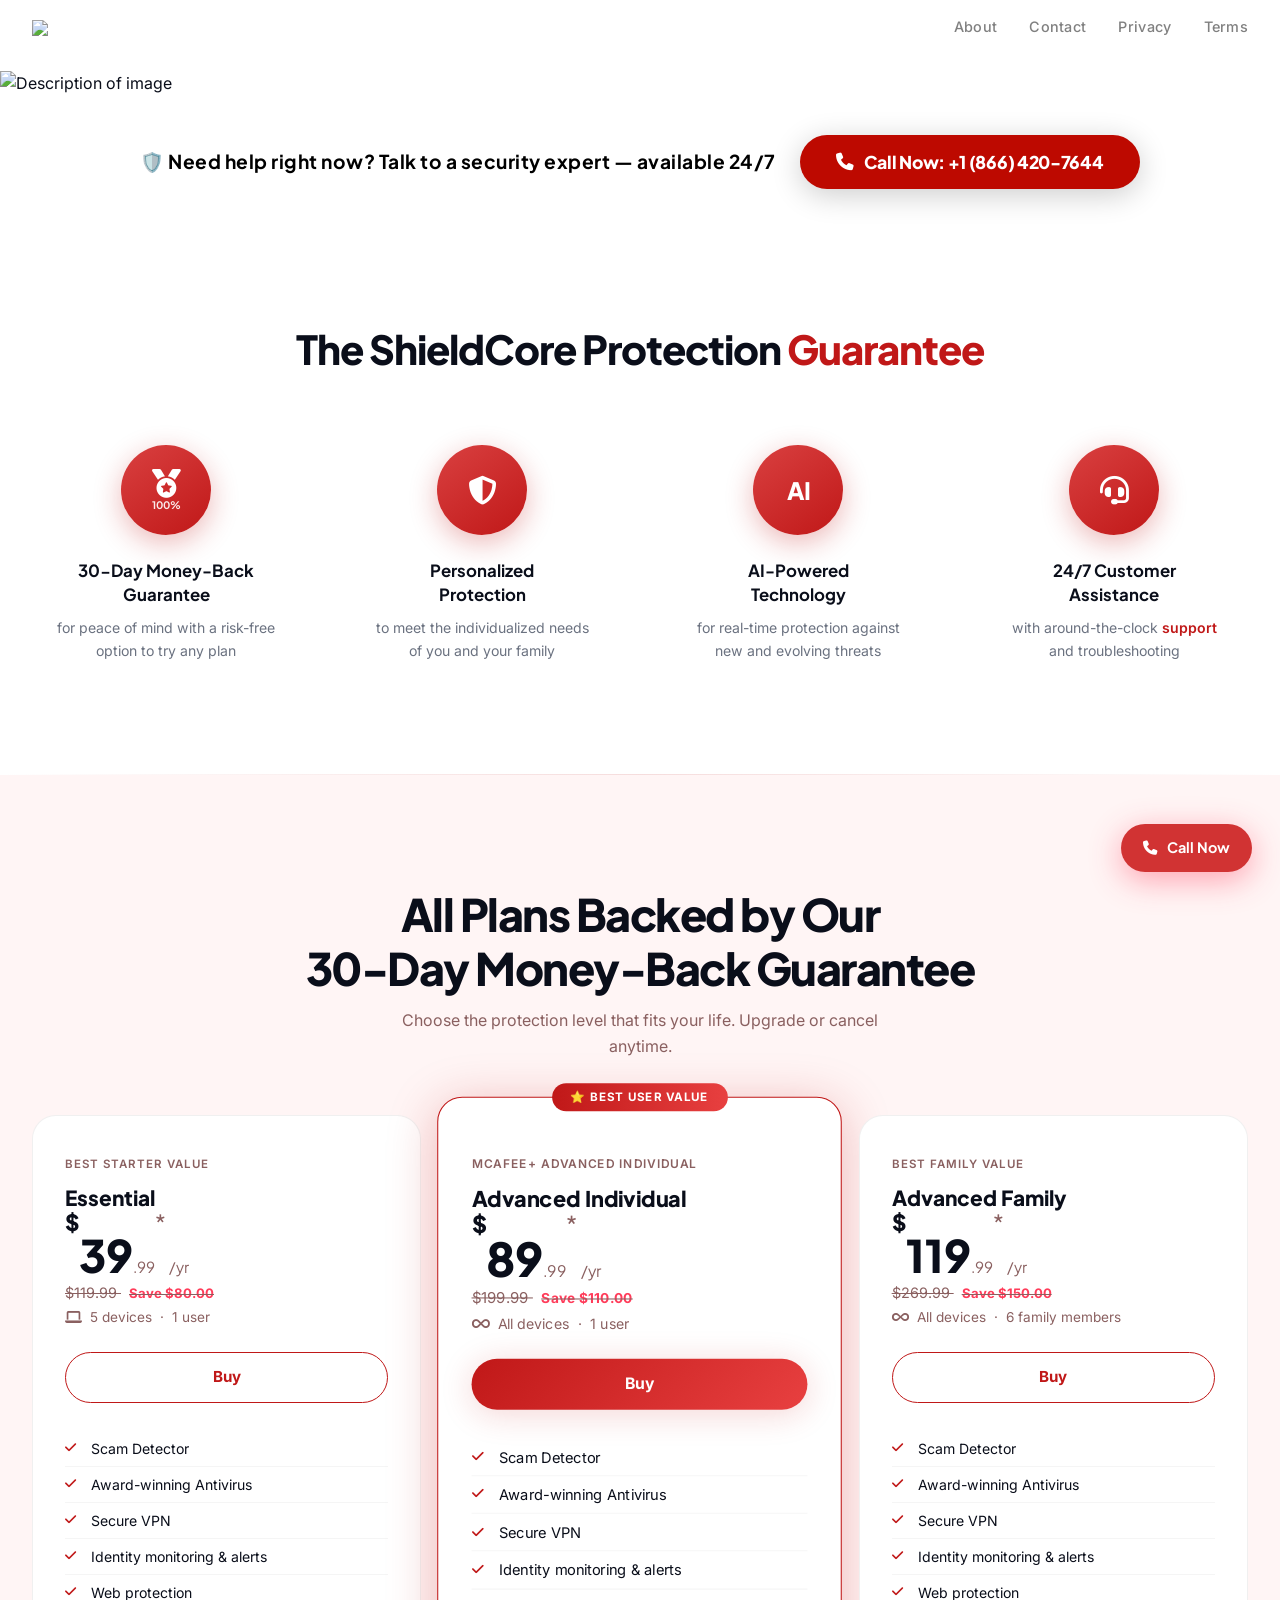
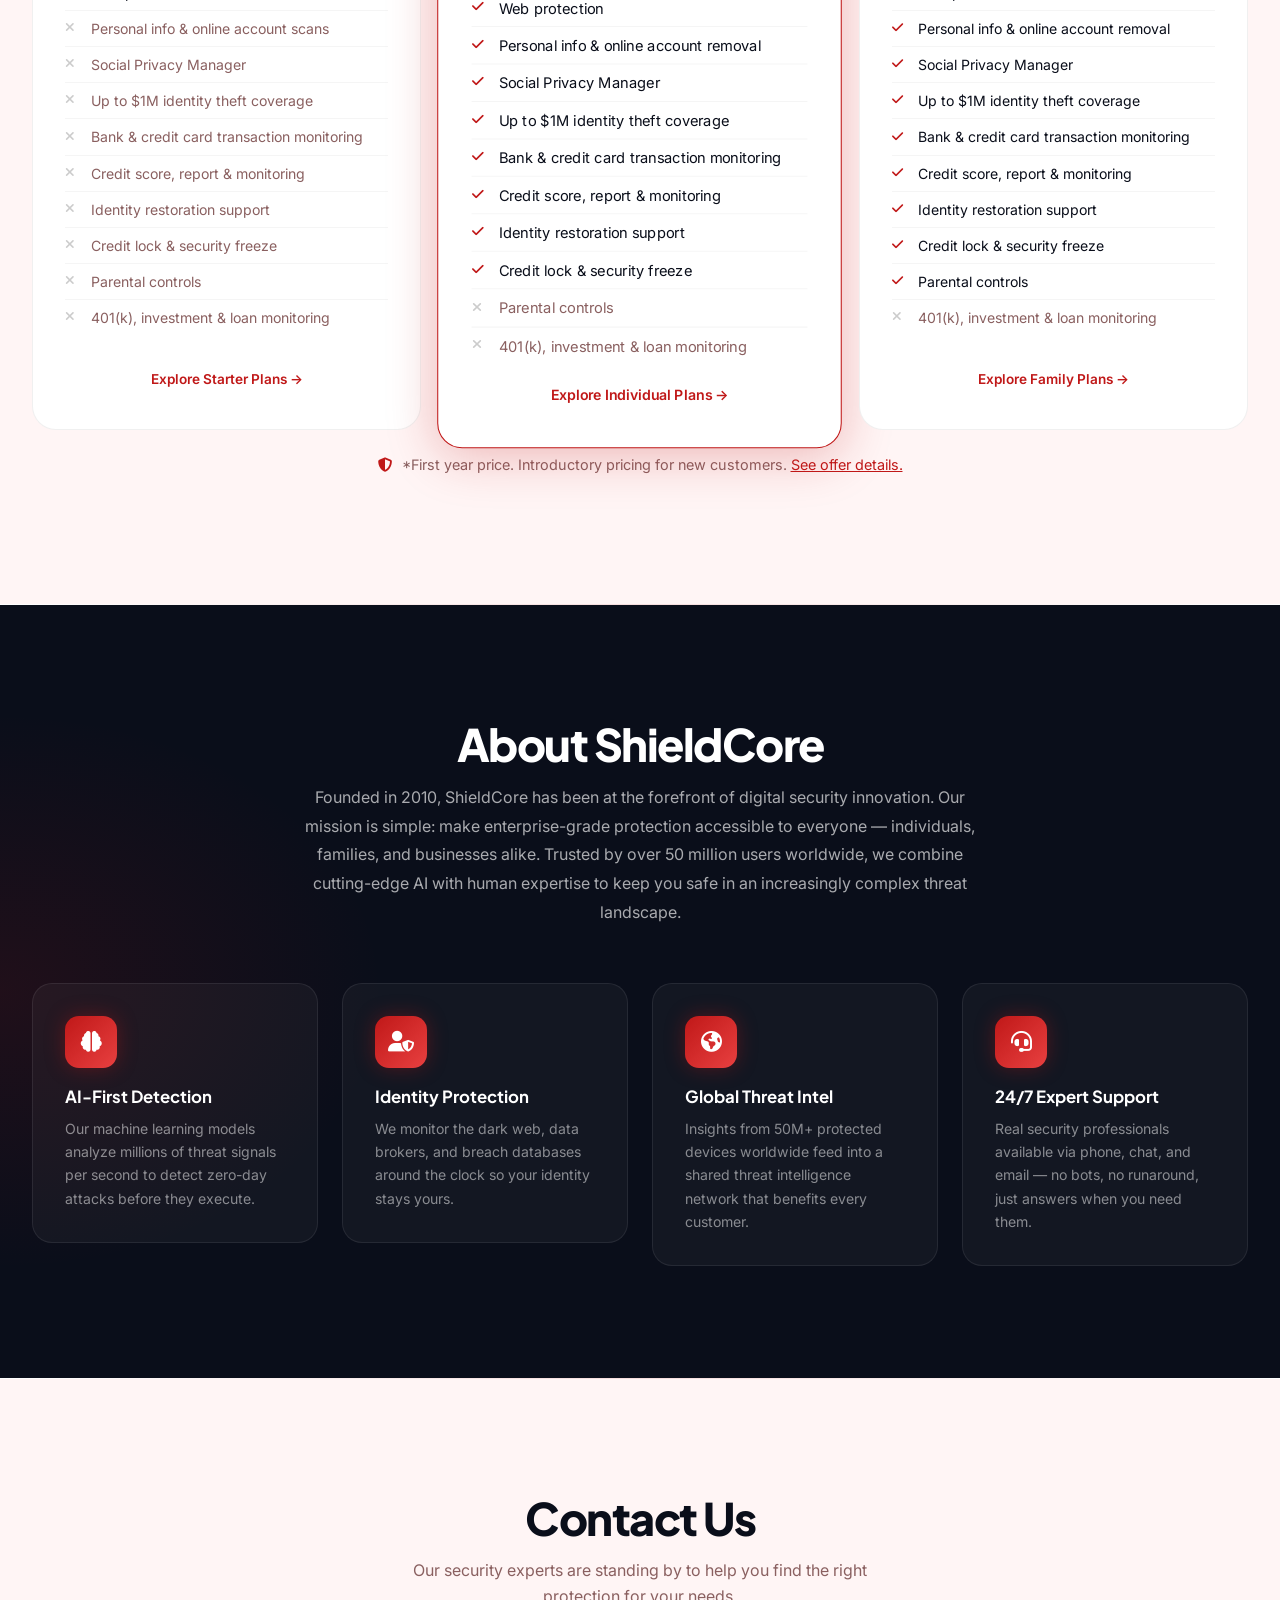
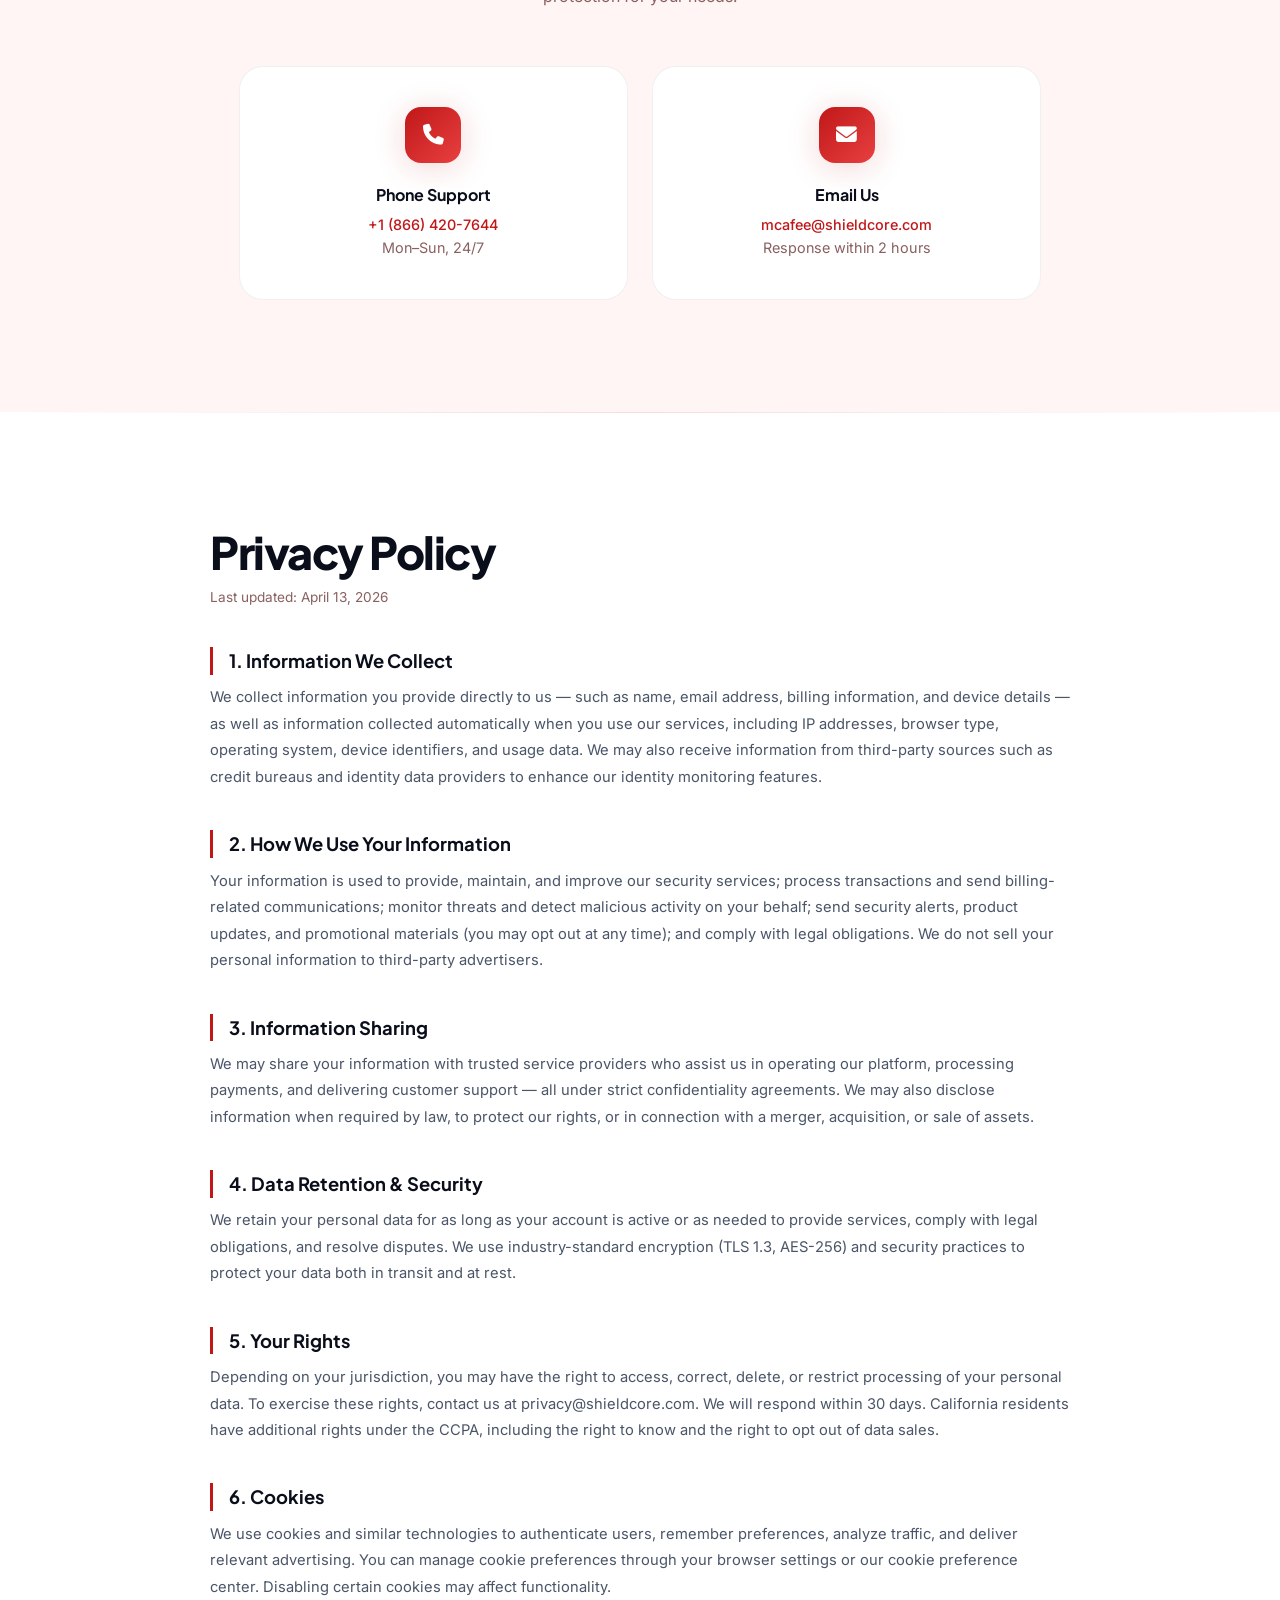
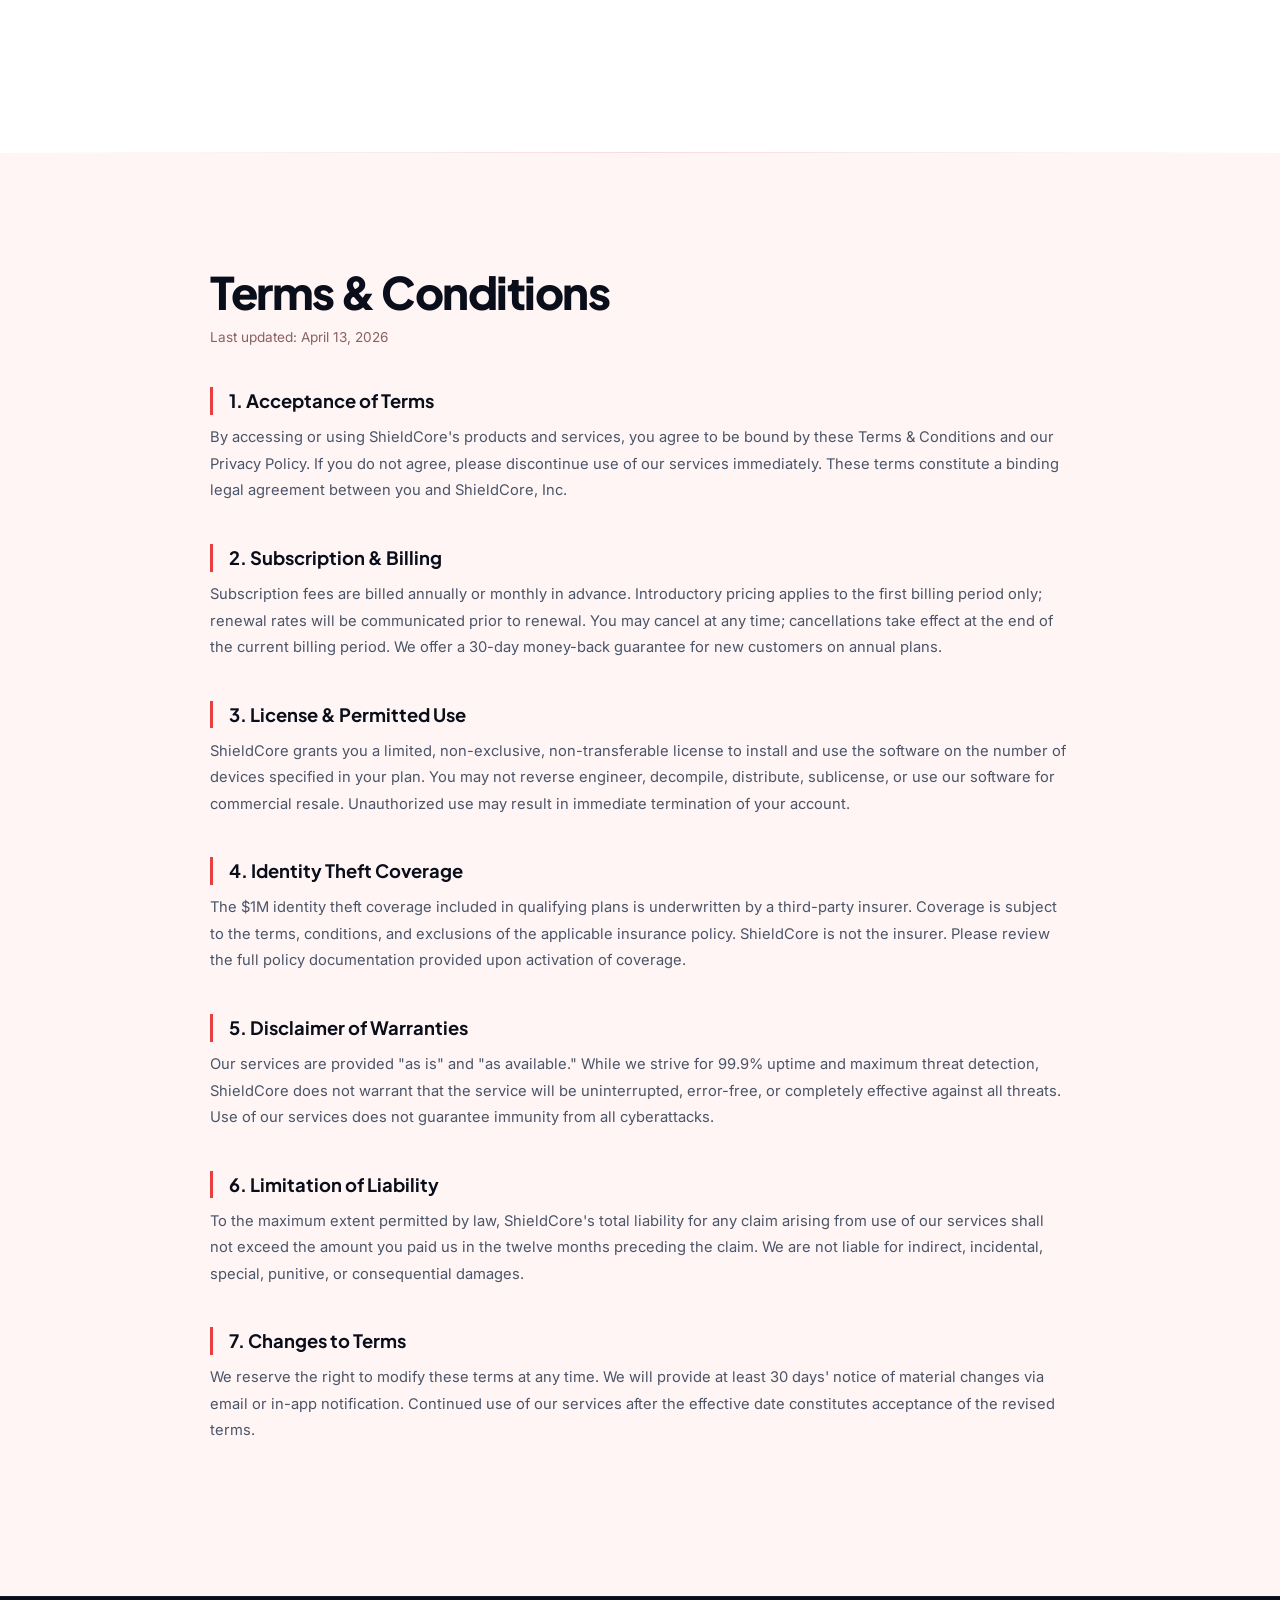
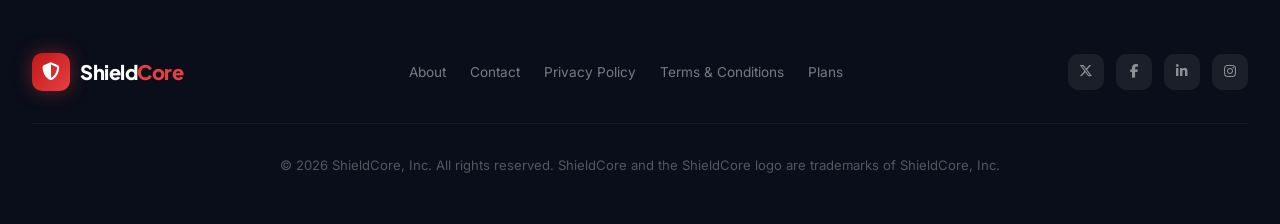
==== commit 7ee0149e: "Update index.html" ====
--- a/index.html
+++ b/index.html
@@ -1,46 +1,604 @@
-<!DOCTYPE HTML>
-<!--
-	Eventually by HTML5 UP
-	html5up.net | @ajlkn
-	Free for personal and commercial use under the CCA 3.0 license (html5up.net/license)
--->
-<html>
-	<head>
-		<title>Eventually by HTML5 UP</title>
-		<meta charset="utf-8" />
-		<meta name="viewport" content="width=device-width, initial-scale=1, user-scalable=no" />
-		<link rel="stylesheet" href="assets/css/main.css" />
-	</head>
-	<body class="is-preload">
-
-		<!-- Header -->
-			<header id="header">
-				<h1>Eventually</h1>
-				<p>A simple template for telling the world when you'll launch<br />
-				your next big thing. Brought to you by <a href="http://html5up.net">HTML5 UP</a>.</p>
-			</header>
-
-		<!-- Signup Form -->
-			<form id="signup-form" method="post" action="#">
-				<input type="email" name="email" id="email" placeholder="Email Address" />
-				<input type="submit" value="Sign Up" />
-			</form>
-
-		<!-- Footer -->
-			<footer id="footer">
-				<ul class="icons">
-					<li><a href="#" class="icon brands fa-twitter"><span class="label">Twitter</span></a></li>
-					<li><a href="#" class="icon brands fa-instagram"><span class="label">Instagram</span></a></li>
-					<li><a href="#" class="icon brands fa-github"><span class="label">GitHub</span></a></li>
-					<li><a href="#" class="icon fa-envelope"><span class="label">Email</span></a></li>
-				</ul>
-				<ul class="copyright">
-					<li>&copy; Untitled.</li><li>Credits: <a href="http://html5up.net">HTML5 UP</a></li>
-				</ul>
-			</footer>
-
-		<!-- Scripts -->
-			<script src="assets/js/main.js"></script>
-
-	</body>
+<!DOCTYPE html>
+<html lang="en">
+<head>
+<meta charset="UTF-8">
+<meta name="viewport" content="width=device-width, initial-scale=1.0">
+<title>ShieldCore — AI-Powered Antivirus Protection</title>
+<link href="https://cdn.jsdelivr.net/npm/bootstrap@5.3.2/dist/css/bootstrap.min.css" rel="stylesheet">
+<link href="https://fonts.googleapis.com/css2?family=Plus+Jakarta+Sans:wght@400;500;600;700;800&family=Inter:wght@300;400;500;600&display=swap" rel="stylesheet">
+<link href="https://cdnjs.cloudflare.com/ajax/libs/font-awesome/6.5.0/css/all.min.css" rel="stylesheet">
+<style>
+  :root {
+    --c1: #0a0e1a;
+    --c2: #1a0505;
+    --c3: #3d0c0c;
+    --c4: #c01818;
+    --c5: #e84040;
+    --c6: #ffffff;
+    --c7: #fdeaea;
+    --c8: #ff3c5a;
+    --c9: #fff5f5;
+    --c10: #8a6060;
+    --r1: 16px;
+    --r2: 32px;
+    --sh1: 0 4px 32px rgba(192,24,24,0.18);
+    --sh2: 0 8px 48px rgba(192,24,24,0.28);
+    --t1: font-family:'Plus Jakarta Sans',sans-serif;
+    --t2: font-family:'Inter',sans-serif;
+  }
+
+  *, *::before, *::after { box-sizing: border-box; margin: 0; padding: 0; }
+  html { scroll-behavior: smooth; }
+  body { font-family: 'Inter', sans-serif; background: var(--c6); color: var(--c1); overflow-x: hidden; }
+
+  /* ─── NAV ─── */
+  .xn-wrap { background: white; padding: 0 2rem; position: sticky; top: 0; z-index: 1000; border-bottom: 1px solid rgba(255,255,255,0.07); }
+  .xn-inner { display: flex; align-items: center; justify-content: space-between; height: 68px; max-width: 1280px; margin: 0 auto; }
+  .xn-logo { display: flex; align-items: center; gap: 10px; text-decoration: none; }
+  .xn-logo-icon { width: 38px; height: 38px; background: linear-gradient(135deg, var(--c4), var(--c5)); border-radius: 10px; display: grid; place-items: center; font-size: 18px; color: #fff; box-shadow: 0 0 18px rgba(232,64,64,0.4); }
+  .xn-logo-text { font-family: 'Plus Jakarta Sans', sans-serif; font-weight: 800; font-size: 1.25rem; color: #fff; letter-spacing: -0.5px; }
+  .xn-logo-text span { color: var(--c5); }
+  .xn-menu { display: flex; gap: 2rem; list-style: none; }
+  .xn-menu a { color: gray; text-decoration: none; font-size: 0.9rem; font-weight: 500; letter-spacing: 0.3px; transition: color 0.2s; }
+  .xn-menu a:hover { color: gray; }
+  @media (max-width: 991px) { .xn-menu { display: none !important; } }
+
+  /* ─── HERO BANNER ─── */
+  .xh-sec { min-height: 88vh; background: var(--c1); position: relative; overflow: hidden; display: flex; align-items: center; }
+  .xh-bg { position: absolute; inset: 0; background: radial-gradient(ellipse 80% 60% at 70% 50%, rgba(192,24,24,0.22) 0%, transparent 70%), radial-gradient(ellipse 50% 40% at 20% 80%, rgba(232,64,64,0.12) 0%, transparent 60%); }
+  .xh-grid { position: absolute; inset: 0; background-image: linear-gradient(rgba(255,255,255,0.03) 1px, transparent 1px), linear-gradient(90deg, rgba(255,255,255,0.03) 1px, transparent 1px); background-size: 60px 60px; }
+  .xh-content { position: relative; z-index: 2; max-width: 1280px; margin: 0 auto; padding: 6rem 2rem; }
+  .xh-badge { display: inline-flex; align-items: center; gap: 8px; background: rgba(192,24,24,0.15); border: 1px solid rgba(192,24,24,0.35); color: var(--c5); font-size: 0.8rem; font-weight: 600; letter-spacing: 1px; text-transform: uppercase; padding: 6px 16px; border-radius: 100px; margin-bottom: 1.5rem; }
+  .xh-title { font-family: 'Plus Jakarta Sans', sans-serif; font-size: clamp(2.8rem, 6vw, 5rem); font-weight: 800; color: #fff; line-height: 1.05; letter-spacing: -2px; margin-bottom: 1.5rem; }
+  .xh-title em { font-style: normal; background: linear-gradient(90deg, var(--c4), var(--c5)); -webkit-background-clip: text; -webkit-text-fill-color: transparent; background-clip: text; }
+  .xh-sub { font-size: 1.15rem; color: rgba(255,255,255,0.6); max-width: 520px; line-height: 1.7; margin-bottom: 2.5rem; }
+  .xh-btns { display: flex; gap: 1rem; flex-wrap: wrap; }
+  .xh-btn-p { background: linear-gradient(135deg, var(--c4), var(--c5)); color: #fff; padding: 14px 32px; border-radius: 100px; font-weight: 600; font-size: 1rem; text-decoration: none; border: none; cursor: pointer; transition: transform 0.2s, box-shadow 0.2s; box-shadow: var(--sh2); }
+  .xh-btn-p:hover { transform: translateY(-2px); box-shadow: 0 12px 40px rgba(192,24,24,0.45); color: #fff; }
+  .xh-btn-s { background: transparent; color: #fff; padding: 14px 32px; border-radius: 100px; font-weight: 600; font-size: 1rem; text-decoration: none; border: 1.5px solid rgba(255,255,255,0.25); transition: border-color 0.2s, background 0.2s; }
+  .xh-btn-s:hover { border-color: var(--c5); background: rgba(232,64,64,0.08); color: var(--c5); }
+  .xh-stats { display: flex; gap: 3rem; margin-top: 4rem; flex-wrap: wrap; }
+  .xh-stat-num { font-family: 'Plus Jakarta Sans', sans-serif; font-size: 2rem; font-weight: 800; color: #fff; }
+  .xh-stat-lbl { font-size: 0.82rem; color: rgba(255,255,255,0.5); margin-top: 2px; }
+  .xh-shield { position: absolute; right: 8%; top: 50%; transform: translateY(-50%); width: min(420px, 40vw); opacity: 0.85; }
+  .xh-shield-svg { width: 100%; height: auto; animation: xfloat 4s ease-in-out infinite; }
+  @keyframes xfloat { 0%,100% { transform: translateY(0); } 50% { transform: translateY(-18px); } }
+
+  /* ─── CALL NOW SECTION ─── */
+  .xcn-sec { background: white; padding: 2.5rem 2rem; }
+  .xcn-inner { max-width: 1280px; margin: 0 auto; display: flex; align-items: center; justify-content: center; gap: 1.5rem; flex-wrap: wrap; text-align: center; }
+  .xcn-label { font-family: 'Plus Jakarta Sans', sans-serif; font-size: 1.2rem; font-weight: 700; color: black; letter-spacing: 0.5px; }
+  .xcn-btn { display: inline-flex; align-items: center; gap: 10px; background: #bd0900; color: white; font-family: 'Plus Jakarta Sans', sans-serif; font-weight: 800; font-size: 1.1rem; padding: 14px 36px; border-radius: 100px; text-decoration: none; border: none; cursor: pointer; box-shadow: 0 6px 30px rgba(0,0,0,0.2); transition: transform 0.2s, box-shadow 0.2s; letter-spacing: -0.3px; }
+  .xcn-btn:hover { transform: translateY(-2px) scale(1.02); box-shadow: 0 10px 40px rgba(0,0,0,0.3);}
+  .xcn-btn i { font-size: 1.1rem; }
+
+  /* ─── PLANS ─── */
+  .xpl-sec { background: var(--c9); padding: 7rem 2rem; }
+  .xs-title { font-family: 'Plus Jakarta Sans', sans-serif; font-size: clamp(2rem, 4vw, 2.8rem); font-weight: 800; letter-spacing: -1.5px; color: var(--c1); text-align: center; margin-bottom: 0.75rem; }
+  .xs-sub { text-align: center; color: var(--c10); font-size: 1rem; max-width: 500px; margin: 0 auto 3.5rem; line-height: 1.65; }
+  .xpl-card { background: #fff; border-radius: 24px; padding: 2.5rem 2rem; border: 1.5px solid rgba(0,0,0,0.06); position: relative; transition: transform 0.25s, box-shadow 0.25s; height: 100%; }
+  .xpl-card:hover { transform: translateY(-6px); box-shadow: var(--sh2); }
+  .xpl-card.xpl-featured { border-color: var(--c4); box-shadow: var(--sh2); transform: scale(1.04); }
+  .xpl-card.xpl-featured:hover { transform: scale(1.04) translateY(-6px); }
+  .xpl-badge { position: absolute; top: -14px; left: 50%; transform: translateX(-50%); background: linear-gradient(90deg, var(--c4), var(--c5)); color: #fff; font-size: 0.7rem; font-weight: 700; letter-spacing: 1px; text-transform: uppercase; padding: 5px 18px; border-radius: 100px; white-space: nowrap; }
+  .xpl-tag { font-size: 0.72rem; font-weight: 600; color: var(--c10); text-transform: uppercase; letter-spacing: 1px; margin-bottom: 0.5rem; }
+  .xpl-name { font-family: 'Plus Jakarta Sans', sans-serif; font-size: 1.3rem; font-weight: 800; color: var(--c1); margin-bottom: 1.25rem; }
+  .xpl-price { font-family: 'Plus Jakarta Sans', sans-serif; font-size: 2.8rem; font-weight: 800; color: var(--c1); line-height: 1; }
+  .xpl-price sup { font-size: 1.4rem; vertical-align: top; margin-top: 8px; }
+  .xpl-price span { font-size: 0.95rem; font-weight: 400; color: var(--c10); }
+  .xpl-old { font-size: 0.9rem; color: var(--c10); text-decoration: line-through; margin-top: 4px; }
+  .xpl-save { font-size: 0.82rem; font-weight: 700; color: var(--c8); margin-left: 8px; }
+  .xpl-devices { font-size: 0.85rem; color: var(--c10); margin-bottom: 1.5rem; margin-top: 0.25rem; }
+  .xpl-buy { display: block; width: 100%; text-align: center; padding: 13px; border-radius: 100px; font-weight: 700; font-size: 0.95rem; text-decoration: none; transition: all 0.2s; margin-bottom: 1.75rem; border: none; cursor: pointer; }
+  .xpl-buy-primary { background: linear-gradient(135deg, var(--c4), var(--c5)); color: #fff; box-shadow: var(--sh1); }
+  .xpl-buy-primary:hover { box-shadow: var(--sh2); transform: translateY(-1px); color: #fff; }
+  .xpl-buy-outline { background: transparent; color: var(--c4); border: 1.5px solid var(--c4) !important; }
+  .xpl-buy-outline:hover { background: var(--c4); color: #fff; }
+  .xpl-feat { list-style: none; padding: 0; margin: 0; }
+  .xpl-feat li { display: flex; align-items: center; gap: 10px; font-size: 0.88rem; padding: 7px 0; border-bottom: 1px solid rgba(0,0,0,0.04); color: var(--c1); }
+  .xpl-feat li:last-child { border-bottom: none; }
+  .xpl-feat li.xpl-no { color: var(--c10); }
+  .xpl-feat li i { width: 16px; flex-shrink: 0; font-size: 0.8rem; }
+  .xpl-feat li i.fa-check { color: var(--c4); }
+  .xpl-feat li i.fa-xmark { color: #ccc; }
+  .xpl-explore { display: block; text-align: center; margin-top: 1.25rem; font-size: 0.85rem; color: var(--c4); font-weight: 600; text-decoration: none; }
+  .xpl-explore:hover { text-decoration: underline; color: var(--c3); }
+  .xpl-guarantee { text-align: center; margin-top: 2.5rem; font-size: 0.9rem; color: var(--c10); }
+  .xpl-guarantee i { color: var(--c4); margin-right: 6px; }
+
+  /* ─── ABOUT ─── */
+  .xab-sec { background: var(--c1); padding: 7rem 2rem; position: relative; overflow: hidden; }
+  .xab-bg { position: absolute; inset: 0; background: radial-gradient(ellipse 50% 60% at 0% 50%, rgba(192,24,24,0.12) 0%, transparent 60%); }
+  .xab-inner { max-width: 1280px; margin: 0 auto; position: relative; z-index: 1; }
+  .xab-sec .xs-title { color: #fff; }
+  .xab-sec .xs-sub { color: rgba(255,255,255,0.55); }
+  .xab-card { background: rgba(255,255,255,0.04); border: 1px solid rgba(255,255,255,0.08); border-radius: 20px; padding: 2rem; transition: background 0.25s, border-color 0.25s; }
+  .xab-card:hover { background: rgba(192,24,24,0.1); border-color: rgba(192,24,24,0.3); }
+  .xab-icon { width: 52px; height: 52px; background: linear-gradient(135deg, var(--c4), var(--c5)); border-radius: 14px; display: grid; place-items: center; font-size: 1.3rem; color: #fff; margin-bottom: 1rem; box-shadow: 0 0 20px rgba(192,24,24,0.35); }
+  .xab-ctitle { font-family: 'Plus Jakarta Sans', sans-serif; font-weight: 700; font-size: 1.05rem; color: #fff; margin-bottom: 0.5rem; }
+  .xab-ctxt { font-size: 0.88rem; color: rgba(255,255,255,0.5); line-height: 1.65; }
+  .xab-story { color: rgba(255,255,255,0.65); font-size: 1rem; line-height: 1.8; max-width: 680px; margin: 0 auto 3.5rem; text-align: center; }
+
+  /* ─── CONTACT ─── */
+  .xct-sec { background: var(--c9); padding: 7rem 2rem; }
+  .xct-card { background: #fff; border-radius: 24px; padding: 2.5rem; border: 1.5px solid rgba(0,0,0,0.06); text-align: center; height: 100%; transition: box-shadow 0.25s, transform 0.25s; }
+  .xct-card:hover { box-shadow: var(--sh1); transform: translateY(-4px); }
+  .xct-icon { width: 56px; height: 56px; background: linear-gradient(135deg, var(--c4), var(--c5)); border-radius: 16px; display: grid; place-items: center; font-size: 1.3rem; color: #fff; margin: 0 auto 1.25rem; box-shadow: var(--sh1); }
+  .xct-label { font-family: 'Plus Jakarta Sans', sans-serif; font-weight: 700; font-size: 1rem; color: var(--c1); margin-bottom: 0.4rem; }
+  .xct-val { font-size: 0.9rem; color: var(--c10); line-height: 1.6; }
+  .xct-val a { color: var(--c4); text-decoration: none; font-weight: 500; }
+  .xct-val a:hover { text-decoration: underline; }
+
+  /* ─── PRIVACY ─── */
+  .xpv-sec { background: #fff; padding: 7rem 2rem; }
+  .xpv-inner { max-width: 860px; margin: 0 auto; }
+  .xpv-block { margin-bottom: 2.5rem; }
+  .xpv-h { font-family: 'Plus Jakarta Sans', sans-serif; font-size: 1.15rem; font-weight: 700; color: var(--c1); margin-bottom: 0.6rem; padding-left: 1rem; border-left: 3px solid var(--c4); }
+  .xpv-p { font-size: 0.92rem; color: #4a5568; line-height: 1.8; }
+
+  /* ─── TERMS ─── */
+  .xtm-sec { background: var(--c9); padding: 7rem 2rem; }
+  .xtm-inner { max-width: 860px; margin: 0 auto; }
+  .xtm-block { margin-bottom: 2.5rem; }
+  .xtm-h { font-family: 'Plus Jakarta Sans', sans-serif; font-size: 1.15rem; font-weight: 700; color: var(--c1); margin-bottom: 0.6rem; padding-left: 1rem; border-left: 3px solid var(--c5); }
+  .xtm-p { font-size: 0.92rem; color: #4a5568; line-height: 1.8; }
+
+  /* ─── FOOTER ─── */
+  .xft-sec { background: var(--c1); padding: 3.5rem 2rem 2rem; border-top: 1px solid rgba(255,255,255,0.06); }
+  .xft-inner { max-width: 1280px; margin: 0 auto; }
+  .xft-top { display: flex; align-items: center; justify-content: space-between; flex-wrap: wrap; gap: 1.5rem; padding-bottom: 2rem; border-bottom: 1px solid rgba(255,255,255,0.06); margin-bottom: 2rem; }
+  .xft-links { display: flex; gap: 1.5rem; flex-wrap: wrap; }
+  .xft-links a { color: rgba(255,255,255,0.45); font-size: 0.85rem; text-decoration: none; transition: color 0.2s; }
+  .xft-links a:hover { color: var(--c5); }
+  .xft-copy { font-size: 0.82rem; color: rgba(255,255,255,0.3); text-align: center; }
+  .xft-social { display: flex; gap: 12px; }
+  .xft-soc-btn { width: 36px; height: 36px; border-radius: 10px; background: rgba(255,255,255,0.07); display: grid; place-items: center; color: rgba(255,255,255,0.5); font-size: 0.85rem; text-decoration: none; transition: background 0.2s, color 0.2s; }
+  .xft-soc-btn:hover { background: var(--c4); color: #fff; }
+
+  /* ─── FLOATING CALL BTN ─── */
+  .xfb-float { position: fixed; bottom: 28px; right: 28px; z-index: 9999; display: flex; align-items: center; gap: 10px; background: #d13333; color: #fff; font-family: 'Plus Jakarta Sans', sans-serif; font-weight: 700; font-size: 0.9rem; padding: 13px 22px; border-radius: 100px; text-decoration: none; box-shadow: 0 8px 32px rgba(255,60,90,0.45); border: none; cursor: pointer; transition: transform 0.2s, box-shadow 0.2s; animation: xpulse 2.5s ease-in-out infinite; }
+  .xfb-float:hover { transform: scale(1.05) translateY(-2px); box-shadow: 0 12px 40px rgba(255,60,90,0.6); color: #fff; animation: none; }
+  @keyframes xpulse { 0%,100% { box-shadow: 0 8px 32px rgba(255,60,90,0.45); } 50% { box-shadow: 0 8px 48px rgba(255,60,90,0.75), 0 0 0 10px rgba(255,60,90,0.12); } }
+
+  /* ─── SECTION DIVIDER ─── */
+  .xdiv { height: 1px; background: linear-gradient(90deg, transparent, rgba(192,24,24,0.15), transparent); }
+
+  /* ─── GUARANTEE ─── */
+  .xgr-sec { background: #fff; padding: 6rem 2rem; }
+  .xgr-inner { max-width: 1280px; margin: 0 auto; }
+  .xgr-title { font-family: 'Plus Jakarta Sans', sans-serif; font-size: clamp(1.8rem, 3.5vw, 2.5rem); font-weight: 800; color: var(--c1); text-align: center; margin-bottom: 0.5rem; letter-spacing: -1px; line-height: 1.2; }
+  .xgr-title span { color: var(--c4); }
+  .xgr-item { padding: 1rem 0.5rem; }
+  .xgr-icon { width: 90px; height: 90px; border-radius: 50%; background: linear-gradient(145deg, #d94040, var(--c4)); display: flex; align-items: center; justify-content: center; margin: 0 auto 1.5rem; box-shadow: 0 8px 28px rgba(192,24,24,0.3); position: relative; font-size: 1.8rem; color: #fff; flex-direction: column; gap: 2px; }
+  .xgr-pct { font-family: 'Plus Jakarta Sans', sans-serif; font-size: 0.65rem; font-weight: 700; color: rgba(255,255,255,0.9); line-height: 1; }
+  .xgr-ai { font-family: 'Plus Jakarta Sans', sans-serif; font-size: 1.5rem; font-weight: 800; color: #fff; letter-spacing: -1px; }
+  .xgr-name { font-family: 'Plus Jakarta Sans', sans-serif; font-size: 1.05rem; font-weight: 700; color: var(--c1); margin-bottom: 0.6rem; line-height: 1.4; }
+  .xgr-desc { font-size: 0.88rem; color: #6b7280; line-height: 1.65; max-width: 220px; margin: 0 auto; }
+  .xgr-desc a { color: var(--c4); font-weight: 600; text-decoration: none; }
+  .xgr-desc a:hover { text-decoration: underline; }
+
+  /* ─── UTILITY ─── */
+  .xmt1 { margin-top: 4px; }
+  .xmt2 { margin-top: 1rem; }
+</style>
+</head>
+<body>
+
+<!-- FLOATING CALL BUTTON -->
+<a href="tel:+18664207644" class="xfb-float">
+  <i class="fas fa-phone"></i> Call Now
+</a>
+
+<!-- ═══════════════════════════════════════
+     1. HEADER / NAV
+════════════════════════════════════════ -->
+<nav id="about" class="xn-wrap">
+  <div class="xn-inner">
+    <!-- Logo -->
+    <a href="#" class="xn-logo">
+      <div class="xn-logo-text"><img src="https://i.postimg.cc/d0TNv8FJ/logo.png" class="img-fluid" alt="Description of image" style="width: 200px;"></div>
+    </a>
+    <!-- Desktop Menu -->
+    <ul class="xn-menu d-none d-lg-flex">
+      <li><a href="#about-sec">About</a></li>
+      <li><a href="#contact-sec">Contact</a></li>
+      <li><a href="#privacy-sec">Privacy</a></li>
+      <li><a href="#terms-sec">Terms</a></li>
+    </ul>
+  </div>
+</nav>
+<img src="https://i.postimg.cc/kXkLXHXd/zeroweb.webp" class="img-fluid" alt="Description of image" style="width: 100%;">
+<!-- ═══════════════════════════════════════
+     2. HERO BANNER
+════════════════════════════════════════ -->
+<section class="xh-sec" style="display:none;">
+  <div class="xh-bg"></div>
+  <div class="xh-grid"></div>
+  <div class="xh-content w-100">
+    <div class="row align-items-center g-5" style="max-width:1280px;margin:0 auto;">
+      <div class="col-lg-6">
+        <div class="xh-badge"><i class="fas fa-bolt"></i> AI-Powered Protection</div>
+        <h1 class="xh-title">Stay <em>Secure</em><br>Against Every<br>Threat.</h1>
+        <p class="xh-sub">Real-time antivirus, identity protection, and privacy tools that work silently in the background — so you never have to worry.</p>
+      <div class="col-lg-6 d-none d-lg-flex justify-content-center">
+        <div class="xh-shield">
+          <svg class="xh-shield-svg" viewBox="0 0 400 440" fill="none" xmlns="http://www.w3.org/2000/svg">
+            <defs>
+              <linearGradient id="sg1" x1="0%" y1="0%" x2="100%" y2="100%">
+                <stop offset="0%" stop-color="#c01818" stop-opacity="0.5"/>
+                <stop offset="100%" stop-color="#e84040" stop-opacity="0.2"/>
+              </linearGradient>
+              <linearGradient id="sg2" x1="0%" y1="0%" x2="100%" y2="100%">
+                <stop offset="0%" stop-color="#c01818"/>
+                <stop offset="100%" stop-color="#e84040"/>
+              </linearGradient>
+            </defs>
+            <!-- Outer glow rings -->
+            <ellipse cx="200" cy="220" rx="190" ry="190" fill="rgba(192,24,24,0.04)"/>
+            <ellipse cx="200" cy="220" rx="155" ry="155" fill="rgba(192,24,24,0.06)"/>
+            <!-- Shield body -->
+            <path d="M200 28 L348 88 L348 216 C348 304 272 370 200 400 C128 370 52 304 52 216 L52 88 Z" fill="url(#sg1)" stroke="url(#sg2)" stroke-width="2.5"/>
+            <!-- Inner shield detail -->
+            <path d="M200 64 L316 112 L316 212 C316 282 256 336 200 360 C144 336 84 282 84 212 L84 112 Z" fill="rgba(232,64,64,0.08)" stroke="rgba(232,64,64,0.2)" stroke-width="1.5"/>
+            <!-- Checkmark -->
+            <path d="M145 218 L180 253 L262 172" stroke="url(#sg2)" stroke-width="14" stroke-linecap="round" stroke-linejoin="round"/>
+            <!-- Dots -->
+            <circle cx="200" cy="48" r="5" fill="#e84040" opacity="0.6"/>
+            <circle cx="344" cy="104" r="4" fill="#c01818" opacity="0.5"/>
+            <circle cx="58" cy="104" r="4" fill="#c01818" opacity="0.5"/>
+          </svg>
+        </div>
+      </div>
+    </div>
+  </div>
+</section>
+
+<!-- ═══════════════════════════════════════
+     3. CALL NOW SECTION
+════════════════════════════════════════ -->
+<section class="xcn-sec">
+  <div class="xcn-inner">
+    <div class="xcn-label">🛡️ Need help right now? Talk to a security expert — available 24/7</div>
+    <a href="tel:+18664207644" class="xcn-btn">
+      <i class="fas fa-phone"></i> Call Now: +1 (866) 420-7644
+    </a>
+  </div>
+</section>
+
+<!-- ═══════════════════════════════════════
+     GUARANTEE SECTION
+════════════════════════════════════════ -->
+<section class="xgr-sec">
+  <div class="xgr-inner">
+    <h2 class="xgr-title">The ShieldCore Protection <span>Guarantee</span></h2>
+    <div class="row g-5 justify-content-center text-center mt-2">
+      <div class="col-lg-3 col-sm-6">
+        <div class="xgr-item">
+          <div class="xgr-icon">
+            <i class="fas fa-medal"></i>
+            <span class="xgr-pct">100%</span>
+          </div>
+          <div class="xgr-name">30-Day Money-Back<br>Guarantee</div>
+          <div class="xgr-desc">for peace of mind with a risk-free option to try any plan</div>
+        </div>
+      </div>
+      <div class="col-lg-3 col-sm-6">
+        <div class="xgr-item">
+          <div class="xgr-icon">
+            <i class="fas fa-shield-halved"></i>
+          </div>
+          <div class="xgr-name">Personalized<br>Protection</div>
+          <div class="xgr-desc">to meet the individualized needs of you and your family</div>
+        </div>
+      </div>
+      <div class="col-lg-3 col-sm-6">
+        <div class="xgr-item">
+          <div class="xgr-icon">
+            <span class="xgr-ai">AI</span>
+          </div>
+          <div class="xgr-name">AI-Powered<br>Technology</div>
+          <div class="xgr-desc">for real-time protection against new and evolving threats</div>
+        </div>
+      </div>
+      <div class="col-lg-3 col-sm-6">
+        <div class="xgr-item">
+          <div class="xgr-icon">
+            <i class="fas fa-headset"></i>
+          </div>
+          <div class="xgr-name">24/7 Customer<br>Assistance</div>
+          <div class="xgr-desc">with around-the-clock <a href="#contact-sec">support</a> and troubleshooting</div>
+        </div>
+      </div>
+    </div>
+  </div>
+</section>
+
+<div class="xdiv"></div>
+
+<!-- ═══════════════════════════════════════
+     4. PLANS
+════════════════════════════════════════ -->
+<section id="plans-sec" class="xpl-sec">
+  <div style="max-width:1280px;margin:0 auto;">
+    <h2 class="xs-title">All Plans Backed by Our<br>30-Day Money-Back Guarantee</h2>
+    <p class="xs-sub">Choose the protection level that fits your life. Upgrade or cancel anytime.</p>
+
+    <div class="row g-4 align-items-stretch justify-content-center">
+      <!-- Plan 1: Essential -->
+      <div class="col-lg-4 col-md-6 d-flex">
+        <div class="xpl-card d-flex flex-column w-100">
+          <div class="xpl-tag">Best Starter Value</div>
+          <div class="xpl-name">Essential</div>
+          <div class="xpl-price"><sup>$</sup>39<span>.99<sup>*</sup> /yr</span></div>
+          <div class="xpl-old">$119.99 <span class="xpl-save">Save $80.00</span></div>
+          <div class="xpl-devices"><i class="fas fa-laptop me-1"></i> 5 devices &nbsp;·&nbsp; 1 user</div>
+          <a href="#contact-sec" class="xpl-buy xpl-buy-outline">Buy</a>
+          <ul class="xpl-feat flex-grow-1">
+            <li><i class="fas fa-check"></i> Scam Detector</li>
+            <li><i class="fas fa-check"></i> Award-winning Antivirus</li>
+            <li><i class="fas fa-check"></i> Secure VPN</li>
+            <li><i class="fas fa-check"></i> Identity monitoring & alerts</li>
+            <li><i class="fas fa-check"></i> Web protection</li>
+            <li class="xpl-no"><i class="fas fa-xmark"></i> Personal info & online account scans</li>
+            <li class="xpl-no"><i class="fas fa-xmark"></i> Social Privacy Manager</li>
+            <li class="xpl-no"><i class="fas fa-xmark"></i> Up to $1M identity theft coverage</li>
+            <li class="xpl-no"><i class="fas fa-xmark"></i> Bank & credit card transaction monitoring</li>
+            <li class="xpl-no"><i class="fas fa-xmark"></i> Credit score, report & monitoring</li>
+            <li class="xpl-no"><i class="fas fa-xmark"></i> Identity restoration support</li>
+            <li class="xpl-no"><i class="fas fa-xmark"></i> Credit lock & security freeze</li>
+            <li class="xpl-no"><i class="fas fa-xmark"></i> Parental controls</li>
+            <li class="xpl-no"><i class="fas fa-xmark"></i> 401(k), investment & loan monitoring</li>
+          </ul>
+          <a href="#plans-sec" class="xpl-explore">Explore Starter Plans →</a>
+        </div>
+      </div>
+
+      <!-- Plan 2: Advanced Individual (Featured) -->
+      <div class="col-lg-4 col-md-6 d-flex">
+        <div class="xpl-card xpl-featured d-flex flex-column w-100">
+          <div class="xpl-badge">⭐ Best User Value</div>
+          <div class="xpl-tag mt-3">McAfee+ Advanced Individual</div>
+          <div class="xpl-name">Advanced Individual</div>
+          <div class="xpl-price"><sup>$</sup>89<span>.99<sup>*</sup> /yr</span></div>
+          <div class="xpl-old">$199.99 <span class="xpl-save">Save $110.00</span></div>
+          <div class="xpl-devices"><i class="fas fa-infinity me-1"></i> All devices &nbsp;·&nbsp; 1 user</div>
+          <a href="#contact-sec" class="xpl-buy xpl-buy-primary">Buy</a>
+          <ul class="xpl-feat flex-grow-1">
+            <li><i class="fas fa-check"></i> Scam Detector</li>
+            <li><i class="fas fa-check"></i> Award-winning Antivirus</li>
+            <li><i class="fas fa-check"></i> Secure VPN</li>
+            <li><i class="fas fa-check"></i> Identity monitoring & alerts</li>
+            <li><i class="fas fa-check"></i> Web protection</li>
+            <li><i class="fas fa-check"></i> Personal info & online account removal</li>
+            <li><i class="fas fa-check"></i> Social Privacy Manager</li>
+            <li><i class="fas fa-check"></i> Up to $1M identity theft coverage</li>
+            <li><i class="fas fa-check"></i> Bank & credit card transaction monitoring</li>
+            <li><i class="fas fa-check"></i> Credit score, report & monitoring</li>
+            <li><i class="fas fa-check"></i> Identity restoration support</li>
+            <li><i class="fas fa-check"></i> Credit lock & security freeze</li>
+            <li class="xpl-no"><i class="fas fa-xmark"></i> Parental controls</li>
+            <li class="xpl-no"><i class="fas fa-xmark"></i> 401(k), investment & loan monitoring</li>
+          </ul>
+          <a href="#plans-sec" class="xpl-explore">Explore Individual Plans →</a>
+        </div>
+      </div>
+
+      <!-- Plan 3: Advanced Family -->
+      <div class="col-lg-4 col-md-6 d-flex">
+        <div class="xpl-card d-flex flex-column w-100">
+          <div class="xpl-tag">Best Family Value</div>
+          <div class="xpl-name">Advanced Family</div>
+          <div class="xpl-price"><sup>$</sup>119<span>.99<sup>*</sup> /yr</span></div>
+          <div class="xpl-old">$269.99 <span class="xpl-save">Save $150.00</span></div>
+          <div class="xpl-devices"><i class="fas fa-infinity me-1"></i> All devices &nbsp;·&nbsp; 6 family members</div>
+          <a href="#contact-sec" class="xpl-buy xpl-buy-outline">Buy</a>
+          <ul class="xpl-feat flex-grow-1">
+            <li><i class="fas fa-check"></i> Scam Detector</li>
+            <li><i class="fas fa-check"></i> Award-winning Antivirus</li>
+            <li><i class="fas fa-check"></i> Secure VPN</li>
+            <li><i class="fas fa-check"></i> Identity monitoring & alerts</li>
+            <li><i class="fas fa-check"></i> Web protection</li>
+            <li><i class="fas fa-check"></i> Personal info & online account removal</li>
+            <li><i class="fas fa-check"></i> Social Privacy Manager</li>
+            <li><i class="fas fa-check"></i> Up to $1M identity theft coverage</li>
+            <li><i class="fas fa-check"></i> Bank & credit card transaction monitoring</li>
+            <li><i class="fas fa-check"></i> Credit score, report & monitoring</li>
+            <li><i class="fas fa-check"></i> Identity restoration support</li>
+            <li><i class="fas fa-check"></i> Credit lock & security freeze</li>
+            <li><i class="fas fa-check"></i> Parental controls</li>
+            <li class="xpl-no"><i class="fas fa-xmark"></i> 401(k), investment & loan monitoring</li>
+          </ul>
+          <a href="#plans-sec" class="xpl-explore">Explore Family Plans →</a>
+        </div>
+      </div>
+    </div>
+
+    <p class="xpl-guarantee mt-4">
+      <i class="fas fa-shield-halved"></i>
+      *First year price. Introductory pricing for new customers. <a href="#terms-sec" style="color:var(--c4);">See offer details.</a>
+    </p>
+  </div>
+</section>
+
+<div class="xdiv"></div>
+
+<!-- ═══════════════════════════════════════
+     5. ABOUT US
+════════════════════════════════════════ -->
+<section id="about-sec" class="xab-sec">
+  <div class="xab-bg"></div>
+  <div class="xab-inner">
+    <h2 class="xs-title">About ShieldCore</h2>
+    <p class="xab-story">Founded in 2010, ShieldCore has been at the forefront of digital security innovation. Our mission is simple: make enterprise-grade protection accessible to everyone — individuals, families, and businesses alike. Trusted by over 50 million users worldwide, we combine cutting-edge AI with human expertise to keep you safe in an increasingly complex threat landscape.</p>
+
+    <div class="row g-4">
+      <div class="col-md-6 col-lg-3">
+        <div class="xab-card">
+          <div class="xab-icon"><i class="fas fa-brain"></i></div>
+          <div class="xab-ctitle">AI-First Detection</div>
+          <div class="xab-ctxt">Our machine learning models analyze millions of threat signals per second to detect zero-day attacks before they execute.</div>
+        </div>
+      </div>
+      <div class="col-md-6 col-lg-3">
+        <div class="xab-card">
+          <div class="xab-icon"><i class="fas fa-user-shield"></i></div>
+          <div class="xab-ctitle">Identity Protection</div>
+          <div class="xab-ctxt">We monitor the dark web, data brokers, and breach databases around the clock so your identity stays yours.</div>
+        </div>
+      </div>
+      <div class="col-md-6 col-lg-3">
+        <div class="xab-card">
+          <div class="xab-icon"><i class="fas fa-globe-americas"></i></div>
+          <div class="xab-ctitle">Global Threat Intel</div>
+          <div class="xab-ctxt">Insights from 50M+ protected devices worldwide feed into a shared threat intelligence network that benefits every customer.</div>
+        </div>
+      </div>
+      <div class="col-md-6 col-lg-3">
+        <div class="xab-card">
+          <div class="xab-icon"><i class="fas fa-headset"></i></div>
+          <div class="xab-ctitle">24/7 Expert Support</div>
+          <div class="xab-ctxt">Real security professionals available via phone, chat, and email — no bots, no runaround, just answers when you need them.</div>
+        </div>
+      </div>
+    </div>
+  </div>
+</section>
+
+<div class="xdiv"></div>
+
+<!-- ═══════════════════════════════════════
+     6. CONTACT US
+════════════════════════════════════════ -->
+<section id="contact-sec" class="xct-sec">
+  <div style="max-width:1280px;margin:0 auto;">
+    <h2 class="xs-title">Contact Us</h2>
+    <p class="xs-sub">Our security experts are standing by to help you find the right protection for your needs.</p>
+
+    <div class="row g-4 justify-content-center">
+      <div class="col-md-4 col-sm-6 d-flex">
+        <div class="xct-card w-100">
+          <div class="xct-icon"><i class="fas fa-phone"></i></div>
+          <div class="xct-label">Phone Support</div>
+          <div class="xct-val"><a href="tel:+18664207644">+1 (866) 420-7644</a><br>Mon–Sun, 24/7</div>
+        </div>
+      </div>
+      <div class="col-md-4 col-sm-6 d-flex">
+        <div class="xct-card w-100">
+          <div class="xct-icon"><i class="fas fa-envelope"></i></div>
+          <div class="xct-label">Email Us</div>
+          <div class="xct-val"><a href="mailto:support@shieldcore.com">mcafee@shieldcore.com</a><br>Response within 2 hours</div>
+        </div>
+      </div>
+    </div>
+  </div>
+</section>
+
+<div class="xdiv"></div>
+
+<!-- ═══════════════════════════════════════
+     7. PRIVACY POLICY
+════════════════════════════════════════ -->
+<section id="privacy-sec" class="xpv-sec">
+  <div class="xpv-inner">
+    <h2 class="xs-title" style="text-align:left;margin-bottom:0.5rem;">Privacy Policy</h2>
+    <p style="color:var(--c10);font-size:0.85rem;margin-bottom:2.5rem;">Last updated: April 13, 2026</p>
+
+    <div class="xpv-block">
+      <div class="xpv-h">1. Information We Collect</div>
+      <p class="xpv-p">We collect information you provide directly to us — such as name, email address, billing information, and device details — as well as information collected automatically when you use our services, including IP addresses, browser type, operating system, device identifiers, and usage data. We may also receive information from third-party sources such as credit bureaus and identity data providers to enhance our identity monitoring features.</p>
+    </div>
+    <div class="xpv-block">
+      <div class="xpv-h">2. How We Use Your Information</div>
+      <p class="xpv-p">Your information is used to provide, maintain, and improve our security services; process transactions and send billing-related communications; monitor threats and detect malicious activity on your behalf; send security alerts, product updates, and promotional materials (you may opt out at any time); and comply with legal obligations. We do not sell your personal information to third-party advertisers.</p>
+    </div>
+    <div class="xpv-block">
+      <div class="xpv-h">3. Information Sharing</div>
+      <p class="xpv-p">We may share your information with trusted service providers who assist us in operating our platform, processing payments, and delivering customer support — all under strict confidentiality agreements. We may also disclose information when required by law, to protect our rights, or in connection with a merger, acquisition, or sale of assets.</p>
+    </div>
+    <div class="xpv-block">
+      <div class="xpv-h">4. Data Retention & Security</div>
+      <p class="xpv-p">We retain your personal data for as long as your account is active or as needed to provide services, comply with legal obligations, and resolve disputes. We use industry-standard encryption (TLS 1.3, AES-256) and security practices to protect your data both in transit and at rest.</p>
+    </div>
+    <div class="xpv-block">
+      <div class="xpv-h">5. Your Rights</div>
+      <p class="xpv-p">Depending on your jurisdiction, you may have the right to access, correct, delete, or restrict processing of your personal data. To exercise these rights, contact us at privacy@shieldcore.com. We will respond within 30 days. California residents have additional rights under the CCPA, including the right to know and the right to opt out of data sales.</p>
+    </div>
+    <div class="xpv-block">
+      <div class="xpv-h">6. Cookies</div>
+      <p class="xpv-p">We use cookies and similar technologies to authenticate users, remember preferences, analyze traffic, and deliver relevant advertising. You can manage cookie preferences through your browser settings or our cookie preference center. Disabling certain cookies may affect functionality.</p>
+    </div>
+  </div>
+</section>
+
+<div class="xdiv"></div>
+
+<!-- ═══════════════════════════════════════
+     8. TERMS & CONDITIONS
+════════════════════════════════════════ -->
+<section id="terms-sec" class="xtm-sec">
+  <div class="xtm-inner">
+    <h2 class="xs-title" style="text-align:left;margin-bottom:0.5rem;">Terms &amp; Conditions</h2>
+    <p style="color:var(--c10);font-size:0.85rem;margin-bottom:2.5rem;">Last updated: April 13, 2026</p>
+
+    <div class="xtm-block">
+      <div class="xtm-h">1. Acceptance of Terms</div>
+      <p class="xtm-p">By accessing or using ShieldCore's products and services, you agree to be bound by these Terms & Conditions and our Privacy Policy. If you do not agree, please discontinue use of our services immediately. These terms constitute a binding legal agreement between you and ShieldCore, Inc.</p>
+    </div>
+    <div class="xtm-block">
+      <div class="xtm-h">2. Subscription & Billing</div>
+      <p class="xtm-p">Subscription fees are billed annually or monthly in advance. Introductory pricing applies to the first billing period only; renewal rates will be communicated prior to renewal. You may cancel at any time; cancellations take effect at the end of the current billing period. We offer a 30-day money-back guarantee for new customers on annual plans.</p>
+    </div>
+    <div class="xtm-block">
+      <div class="xtm-h">3. License & Permitted Use</div>
+      <p class="xtm-p">ShieldCore grants you a limited, non-exclusive, non-transferable license to install and use the software on the number of devices specified in your plan. You may not reverse engineer, decompile, distribute, sublicense, or use our software for commercial resale. Unauthorized use may result in immediate termination of your account.</p>
+    </div>
+    <div class="xtm-block">
+      <div class="xtm-h">4. Identity Theft Coverage</div>
+      <p class="xtm-p">The $1M identity theft coverage included in qualifying plans is underwritten by a third-party insurer. Coverage is subject to the terms, conditions, and exclusions of the applicable insurance policy. ShieldCore is not the insurer. Please review the full policy documentation provided upon activation of coverage.</p>
+    </div>
+    <div class="xtm-block">
+      <div class="xtm-h">5. Disclaimer of Warranties</div>
+      <p class="xtm-p">Our services are provided "as is" and "as available." While we strive for 99.9% uptime and maximum threat detection, ShieldCore does not warrant that the service will be uninterrupted, error-free, or completely effective against all threats. Use of our services does not guarantee immunity from all cyberattacks.</p>
+    </div>
+    <div class="xtm-block">
+      <div class="xtm-h">6. Limitation of Liability</div>
+      <p class="xtm-p">To the maximum extent permitted by law, ShieldCore's total liability for any claim arising from use of our services shall not exceed the amount you paid us in the twelve months preceding the claim. We are not liable for indirect, incidental, special, punitive, or consequential damages.</p>
+    </div>
+    <div class="xtm-block">
+      <div class="xtm-h">7. Changes to Terms</div>
+      <p class="xtm-p">We reserve the right to modify these terms at any time. We will provide at least 30 days' notice of material changes via email or in-app notification. Continued use of our services after the effective date constitutes acceptance of the revised terms.</p>
+    </div>
+  </div>
+</section>
+
+<!-- ═══════════════════════════════════════
+     9. FOOTER
+════════════════════════════════════════ -->
+<footer class="xft-sec">
+  <div class="xft-inner">
+    <div class="xft-top">
+      <a href="#" class="xn-logo">
+        <div class="xn-logo-icon"><i class="fas fa-shield-halved"></i></div>
+        <div class="xn-logo-text">Shield<span>Core</span></div>
+      </a>
+      <div class="xft-links">
+        <a href="#about-sec">About</a>
+        <a href="#contact-sec">Contact</a>
+        <a href="#privacy-sec">Privacy Policy</a>
+        <a href="#terms-sec">Terms & Conditions</a>
+        <a href="#plans-sec">Plans</a>
+      </div>
+      <div class="xft-social">
+        <a href="#" class="xft-soc-btn"><i class="fab fa-x-twitter"></i></a>
+        <a href="#" class="xft-soc-btn"><i class="fab fa-facebook-f"></i></a>
+        <a href="#" class="xft-soc-btn"><i class="fab fa-linkedin-in"></i></a>
+        <a href="#" class="xft-soc-btn"><i class="fab fa-instagram"></i></a>
+      </div>
+    </div>
+    <p class="xft-copy">© 2026 ShieldCore, Inc. All rights reserved. ShieldCore and the ShieldCore logo are trademarks of ShieldCore, Inc.</p>
+  </div>
+</footer>
+
+<script src="https://cdn.jsdelivr.net/npm/bootstrap@5.3.2/dist/js/bootstrap.bundle.min.js"></script>
+</body>
 </html>
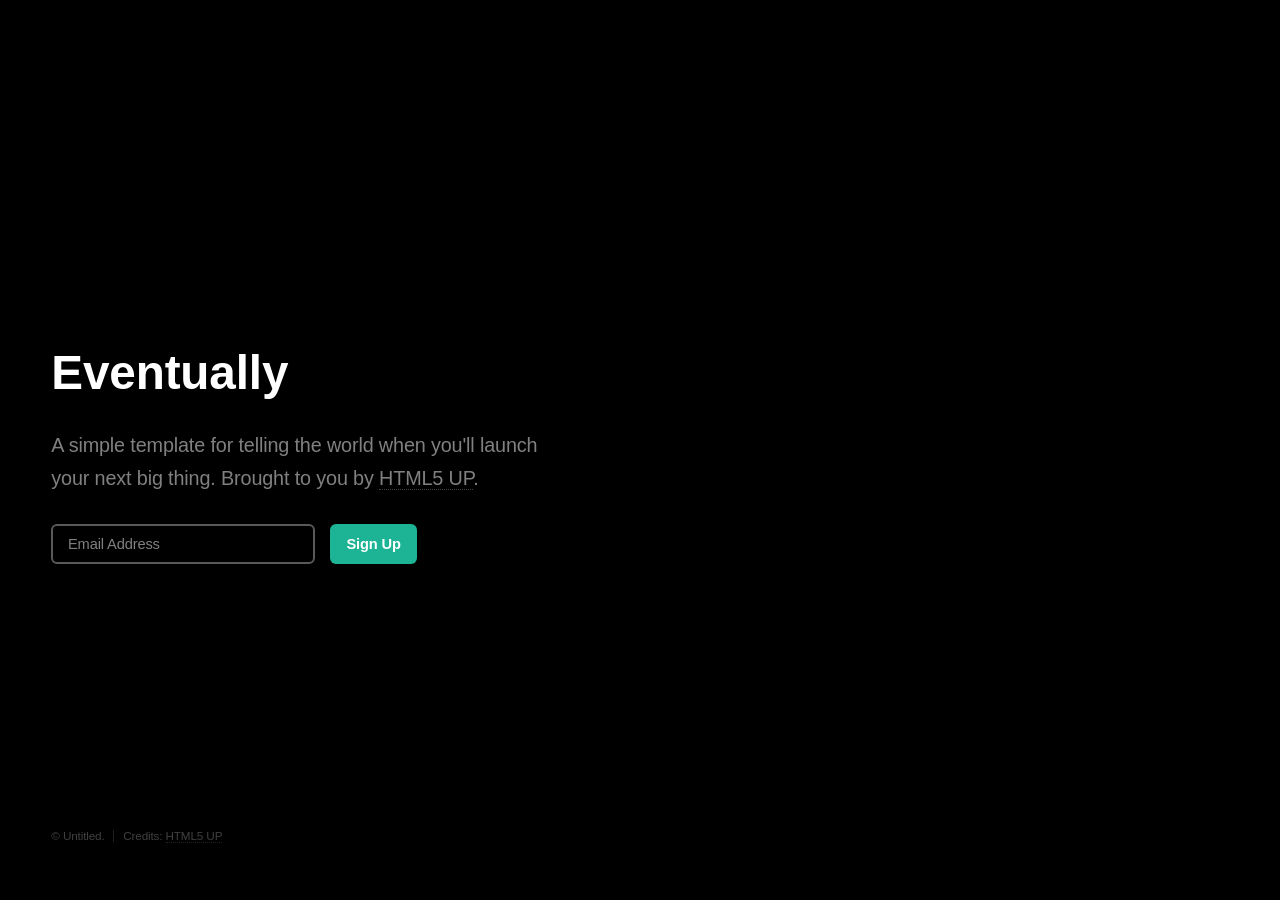
==== commit 77d0a6f3: "Update index.html" ====
--- a/index.html
+++ b/index.html
@@ -1,604 +1,46 @@
-<!DOCTYPE html>
-<html lang="en">
-<head>
-<meta charset="UTF-8">
-<meta name="viewport" content="width=device-width, initial-scale=1.0">
-<title>ShieldCore — AI-Powered Antivirus Protection</title>
-<link href="https://cdn.jsdelivr.net/npm/bootstrap@5.3.2/dist/css/bootstrap.min.css" rel="stylesheet">
-<link href="https://fonts.googleapis.com/css2?family=Plus+Jakarta+Sans:wght@400;500;600;700;800&family=Inter:wght@300;400;500;600&display=swap" rel="stylesheet">
-<link href="https://cdnjs.cloudflare.com/ajax/libs/font-awesome/6.5.0/css/all.min.css" rel="stylesheet">
-<style>
-  :root {
-    --c1: #0a0e1a;
-    --c2: #1a0505;
-    --c3: #3d0c0c;
-    --c4: #c01818;
-    --c5: #e84040;
-    --c6: #ffffff;
-    --c7: #fdeaea;
-    --c8: #ff3c5a;
-    --c9: #fff5f5;
-    --c10: #8a6060;
-    --r1: 16px;
-    --r2: 32px;
-    --sh1: 0 4px 32px rgba(192,24,24,0.18);
-    --sh2: 0 8px 48px rgba(192,24,24,0.28);
-    --t1: font-family:'Plus Jakarta Sans',sans-serif;
-    --t2: font-family:'Inter',sans-serif;
-  }
+<!DOCTYPE HTML>
+<!--
+	Eventually by HTML5 UP
+	html5up.net | @ajlkn
+	Free for personal and commercial use under the CCA 3.0 license (html5up.net/license)
+-->
+<html>
+	<head>
+		<title>Eventually by HTML5 UP</title>
+		<meta charset="utf-8" />
+		<meta name="viewport" content="width=device-width, initial-scale=1, user-scalable=no" />
+		<link rel="stylesheet" href="assets/css/main.css" />
+	</head>
+	<body class="is-preload">
 
-  *, *::before, *::after { box-sizing: border-box; margin: 0; padding: 0; }
-  html { scroll-behavior: smooth; }
-  body { font-family: 'Inter', sans-serif; background: var(--c6); color: var(--c1); overflow-x: hidden; }
+		<!-- Header -->
+			<header id="header">
+				<h1>Eventually</h1>
+				<p>A simple template for telling the world when you'll launch<br />
+				your next big thing. Brought to you by <a href="http://html5up.net">HTML5 UP</a>.</p>
+			</header>
 
-  /* ─── NAV ─── */
-  .xn-wrap { background: white; padding: 0 2rem; position: sticky; top: 0; z-index: 1000; border-bottom: 1px solid rgba(255,255,255,0.07); }
-  .xn-inner { display: flex; align-items: center; justify-content: space-between; height: 68px; max-width: 1280px; margin: 0 auto; }
-  .xn-logo { display: flex; align-items: center; gap: 10px; text-decoration: none; }
-  .xn-logo-icon { width: 38px; height: 38px; background: linear-gradient(135deg, var(--c4), var(--c5)); border-radius: 10px; display: grid; place-items: center; font-size: 18px; color: #fff; box-shadow: 0 0 18px rgba(232,64,64,0.4); }
-  .xn-logo-text { font-family: 'Plus Jakarta Sans', sans-serif; font-weight: 800; font-size: 1.25rem; color: #fff; letter-spacing: -0.5px; }
-  .xn-logo-text span { color: var(--c5); }
-  .xn-menu { display: flex; gap: 2rem; list-style: none; }
-  .xn-menu a { color: gray; text-decoration: none; font-size: 0.9rem; font-weight: 500; letter-spacing: 0.3px; transition: color 0.2s; }
-  .xn-menu a:hover { color: gray; }
-  @media (max-width: 991px) { .xn-menu { display: none !important; } }
+		<!-- Signup Form -->
+			<form id="signup-form" method="post" action="#">
+				<input type="email" name="email" id="email" placeholder="Email Address" />
+				<input type="submit" value="Sign Up" />
+			</form>
 
-  /* ─── HERO BANNER ─── */
-  .xh-sec { min-height: 88vh; background: var(--c1); position: relative; overflow: hidden; display: flex; align-items: center; }
-  .xh-bg { position: absolute; inset: 0; background: radial-gradient(ellipse 80% 60% at 70% 50%, rgba(192,24,24,0.22) 0%, transparent 70%), radial-gradient(ellipse 50% 40% at 20% 80%, rgba(232,64,64,0.12) 0%, transparent 60%); }
-  .xh-grid { position: absolute; inset: 0; background-image: linear-gradient(rgba(255,255,255,0.03) 1px, transparent 1px), linear-gradient(90deg, rgba(255,255,255,0.03) 1px, transparent 1px); background-size: 60px 60px; }
-  .xh-content { position: relative; z-index: 2; max-width: 1280px; margin: 0 auto; padding: 6rem 2rem; }
-  .xh-badge { display: inline-flex; align-items: center; gap: 8px; background: rgba(192,24,24,0.15); border: 1px solid rgba(192,24,24,0.35); color: var(--c5); font-size: 0.8rem; font-weight: 600; letter-spacing: 1px; text-transform: uppercase; padding: 6px 16px; border-radius: 100px; margin-bottom: 1.5rem; }
-  .xh-title { font-family: 'Plus Jakarta Sans', sans-serif; font-size: clamp(2.8rem, 6vw, 5rem); font-weight: 800; color: #fff; line-height: 1.05; letter-spacing: -2px; margin-bottom: 1.5rem; }
-  .xh-title em { font-style: normal; background: linear-gradient(90deg, var(--c4), var(--c5)); -webkit-background-clip: text; -webkit-text-fill-color: transparent; background-clip: text; }
-  .xh-sub { font-size: 1.15rem; color: rgba(255,255,255,0.6); max-width: 520px; line-height: 1.7; margin-bottom: 2.5rem; }
-  .xh-btns { display: flex; gap: 1rem; flex-wrap: wrap; }
-  .xh-btn-p { background: linear-gradient(135deg, var(--c4), var(--c5)); color: #fff; padding: 14px 32px; border-radius: 100px; font-weight: 600; font-size: 1rem; text-decoration: none; border: none; cursor: pointer; transition: transform 0.2s, box-shadow 0.2s; box-shadow: var(--sh2); }
-  .xh-btn-p:hover { transform: translateY(-2px); box-shadow: 0 12px 40px rgba(192,24,24,0.45); color: #fff; }
-  .xh-btn-s { background: transparent; color: #fff; padding: 14px 32px; border-radius: 100px; font-weight: 600; font-size: 1rem; text-decoration: none; border: 1.5px solid rgba(255,255,255,0.25); transition: border-color 0.2s, background 0.2s; }
-  .xh-btn-s:hover { border-color: var(--c5); background: rgba(232,64,64,0.08); color: var(--c5); }
-  .xh-stats { display: flex; gap: 3rem; margin-top: 4rem; flex-wrap: wrap; }
-  .xh-stat-num { font-family: 'Plus Jakarta Sans', sans-serif; font-size: 2rem; font-weight: 800; color: #fff; }
-  .xh-stat-lbl { font-size: 0.82rem; color: rgba(255,255,255,0.5); margin-top: 2px; }
-  .xh-shield { position: absolute; right: 8%; top: 50%; transform: translateY(-50%); width: min(420px, 40vw); opacity: 0.85; }
-  .xh-shield-svg { width: 100%; height: auto; animation: xfloat 4s ease-in-out infinite; }
-  @keyframes xfloat { 0%,100% { transform: translateY(0); } 50% { transform: translateY(-18px); } }
+		<!-- Footer -->
+			<footer id="footer">
+				<ul class="icons">
+					<li><a href="#" class="icon brands fa-twitter"><span class="label">Twitter</span></a></li>
+					<li><a href="#" class="icon brands fa-instagram"><span class="label">Instagram</span></a></li>
+					<li><a href="#" class="icon brands fa-github"><span class="label">GitHub</span></a></li>
+					<li><a href="#" class="icon fa-envelope"><span class="label">Email</span></a></li>
+				</ul>
+				<ul class="copyright">
+					<li>&copy; Untitled.</li><li>Credits: <a href="http://html5up.net">HTML5 UP</a></li>
+				</ul>
+			</footer>
 
-  /* ─── CALL NOW SECTION ─── */
-  .xcn-sec { background: white; padding: 2.5rem 2rem; }
-  .xcn-inner { max-width: 1280px; margin: 0 auto; display: flex; align-items: center; justify-content: center; gap: 1.5rem; flex-wrap: wrap; text-align: center; }
-  .xcn-label { font-family: 'Plus Jakarta Sans', sans-serif; font-size: 1.2rem; font-weight: 700; color: black; letter-spacing: 0.5px; }
-  .xcn-btn { display: inline-flex; align-items: center; gap: 10px; background: #bd0900; color: white; font-family: 'Plus Jakarta Sans', sans-serif; font-weight: 800; font-size: 1.1rem; padding: 14px 36px; border-radius: 100px; text-decoration: none; border: none; cursor: pointer; box-shadow: 0 6px 30px rgba(0,0,0,0.2); transition: transform 0.2s, box-shadow 0.2s; letter-spacing: -0.3px; }
-  .xcn-btn:hover { transform: translateY(-2px) scale(1.02); box-shadow: 0 10px 40px rgba(0,0,0,0.3);}
-  .xcn-btn i { font-size: 1.1rem; }
+		<!-- Scripts -->
+			<script src="assets/js/main.js"></script>
 
-  /* ─── PLANS ─── */
-  .xpl-sec { background: var(--c9); padding: 7rem 2rem; }
-  .xs-title { font-family: 'Plus Jakarta Sans', sans-serif; font-size: clamp(2rem, 4vw, 2.8rem); font-weight: 800; letter-spacing: -1.5px; color: var(--c1); text-align: center; margin-bottom: 0.75rem; }
-  .xs-sub { text-align: center; color: var(--c10); font-size: 1rem; max-width: 500px; margin: 0 auto 3.5rem; line-height: 1.65; }
-  .xpl-card { background: #fff; border-radius: 24px; padding: 2.5rem 2rem; border: 1.5px solid rgba(0,0,0,0.06); position: relative; transition: transform 0.25s, box-shadow 0.25s; height: 100%; }
-  .xpl-card:hover { transform: translateY(-6px); box-shadow: var(--sh2); }
-  .xpl-card.xpl-featured { border-color: var(--c4); box-shadow: var(--sh2); transform: scale(1.04); }
-  .xpl-card.xpl-featured:hover { transform: scale(1.04) translateY(-6px); }
-  .xpl-badge { position: absolute; top: -14px; left: 50%; transform: translateX(-50%); background: linear-gradient(90deg, var(--c4), var(--c5)); color: #fff; font-size: 0.7rem; font-weight: 700; letter-spacing: 1px; text-transform: uppercase; padding: 5px 18px; border-radius: 100px; white-space: nowrap; }
-  .xpl-tag { font-size: 0.72rem; font-weight: 600; color: var(--c10); text-transform: uppercase; letter-spacing: 1px; margin-bottom: 0.5rem; }
-  .xpl-name { font-family: 'Plus Jakarta Sans', sans-serif; font-size: 1.3rem; font-weight: 800; color: var(--c1); margin-bottom: 1.25rem; }
-  .xpl-price { font-family: 'Plus Jakarta Sans', sans-serif; font-size: 2.8rem; font-weight: 800; color: var(--c1); line-height: 1; }
-  .xpl-price sup { font-size: 1.4rem; vertical-align: top; margin-top: 8px; }
-  .xpl-price span { font-size: 0.95rem; font-weight: 400; color: var(--c10); }
-  .xpl-old { font-size: 0.9rem; color: var(--c10); text-decoration: line-through; margin-top: 4px; }
-  .xpl-save { font-size: 0.82rem; font-weight: 700; color: var(--c8); margin-left: 8px; }
-  .xpl-devices { font-size: 0.85rem; color: var(--c10); margin-bottom: 1.5rem; margin-top: 0.25rem; }
-  .xpl-buy { display: block; width: 100%; text-align: center; padding: 13px; border-radius: 100px; font-weight: 700; font-size: 0.95rem; text-decoration: none; transition: all 0.2s; margin-bottom: 1.75rem; border: none; cursor: pointer; }
-  .xpl-buy-primary { background: linear-gradient(135deg, var(--c4), var(--c5)); color: #fff; box-shadow: var(--sh1); }
-  .xpl-buy-primary:hover { box-shadow: var(--sh2); transform: translateY(-1px); color: #fff; }
-  .xpl-buy-outline { background: transparent; color: var(--c4); border: 1.5px solid var(--c4) !important; }
-  .xpl-buy-outline:hover { background: var(--c4); color: #fff; }
-  .xpl-feat { list-style: none; padding: 0; margin: 0; }
-  .xpl-feat li { display: flex; align-items: center; gap: 10px; font-size: 0.88rem; padding: 7px 0; border-bottom: 1px solid rgba(0,0,0,0.04); color: var(--c1); }
-  .xpl-feat li:last-child { border-bottom: none; }
-  .xpl-feat li.xpl-no { color: var(--c10); }
-  .xpl-feat li i { width: 16px; flex-shrink: 0; font-size: 0.8rem; }
-  .xpl-feat li i.fa-check { color: var(--c4); }
-  .xpl-feat li i.fa-xmark { color: #ccc; }
-  .xpl-explore { display: block; text-align: center; margin-top: 1.25rem; font-size: 0.85rem; color: var(--c4); font-weight: 600; text-decoration: none; }
-  .xpl-explore:hover { text-decoration: underline; color: var(--c3); }
-  .xpl-guarantee { text-align: center; margin-top: 2.5rem; font-size: 0.9rem; color: var(--c10); }
-  .xpl-guarantee i { color: var(--c4); margin-right: 6px; }
-
-  /* ─── ABOUT ─── */
-  .xab-sec { background: var(--c1); padding: 7rem 2rem; position: relative; overflow: hidden; }
-  .xab-bg { position: absolute; inset: 0; background: radial-gradient(ellipse 50% 60% at 0% 50%, rgba(192,24,24,0.12) 0%, transparent 60%); }
-  .xab-inner { max-width: 1280px; margin: 0 auto; position: relative; z-index: 1; }
-  .xab-sec .xs-title { color: #fff; }
-  .xab-sec .xs-sub { color: rgba(255,255,255,0.55); }
-  .xab-card { background: rgba(255,255,255,0.04); border: 1px solid rgba(255,255,255,0.08); border-radius: 20px; padding: 2rem; transition: background 0.25s, border-color 0.25s; }
-  .xab-card:hover { background: rgba(192,24,24,0.1); border-color: rgba(192,24,24,0.3); }
-  .xab-icon { width: 52px; height: 52px; background: linear-gradient(135deg, var(--c4), var(--c5)); border-radius: 14px; display: grid; place-items: center; font-size: 1.3rem; color: #fff; margin-bottom: 1rem; box-shadow: 0 0 20px rgba(192,24,24,0.35); }
-  .xab-ctitle { font-family: 'Plus Jakarta Sans', sans-serif; font-weight: 700; font-size: 1.05rem; color: #fff; margin-bottom: 0.5rem; }
-  .xab-ctxt { font-size: 0.88rem; color: rgba(255,255,255,0.5); line-height: 1.65; }
-  .xab-story { color: rgba(255,255,255,0.65); font-size: 1rem; line-height: 1.8; max-width: 680px; margin: 0 auto 3.5rem; text-align: center; }
-
-  /* ─── CONTACT ─── */
-  .xct-sec { background: var(--c9); padding: 7rem 2rem; }
-  .xct-card { background: #fff; border-radius: 24px; padding: 2.5rem; border: 1.5px solid rgba(0,0,0,0.06); text-align: center; height: 100%; transition: box-shadow 0.25s, transform 0.25s; }
-  .xct-card:hover { box-shadow: var(--sh1); transform: translateY(-4px); }
-  .xct-icon { width: 56px; height: 56px; background: linear-gradient(135deg, var(--c4), var(--c5)); border-radius: 16px; display: grid; place-items: center; font-size: 1.3rem; color: #fff; margin: 0 auto 1.25rem; box-shadow: var(--sh1); }
-  .xct-label { font-family: 'Plus Jakarta Sans', sans-serif; font-weight: 700; font-size: 1rem; color: var(--c1); margin-bottom: 0.4rem; }
-  .xct-val { font-size: 0.9rem; color: var(--c10); line-height: 1.6; }
-  .xct-val a { color: var(--c4); text-decoration: none; font-weight: 500; }
-  .xct-val a:hover { text-decoration: underline; }
-
-  /* ─── PRIVACY ─── */
-  .xpv-sec { background: #fff; padding: 7rem 2rem; }
-  .xpv-inner { max-width: 860px; margin: 0 auto; }
-  .xpv-block { margin-bottom: 2.5rem; }
-  .xpv-h { font-family: 'Plus Jakarta Sans', sans-serif; font-size: 1.15rem; font-weight: 700; color: var(--c1); margin-bottom: 0.6rem; padding-left: 1rem; border-left: 3px solid var(--c4); }
-  .xpv-p { font-size: 0.92rem; color: #4a5568; line-height: 1.8; }
-
-  /* ─── TERMS ─── */
-  .xtm-sec { background: var(--c9); padding: 7rem 2rem; }
-  .xtm-inner { max-width: 860px; margin: 0 auto; }
-  .xtm-block { margin-bottom: 2.5rem; }
-  .xtm-h { font-family: 'Plus Jakarta Sans', sans-serif; font-size: 1.15rem; font-weight: 700; color: var(--c1); margin-bottom: 0.6rem; padding-left: 1rem; border-left: 3px solid var(--c5); }
-  .xtm-p { font-size: 0.92rem; color: #4a5568; line-height: 1.8; }
-
-  /* ─── FOOTER ─── */
-  .xft-sec { background: var(--c1); padding: 3.5rem 2rem 2rem; border-top: 1px solid rgba(255,255,255,0.06); }
-  .xft-inner { max-width: 1280px; margin: 0 auto; }
-  .xft-top { display: flex; align-items: center; justify-content: space-between; flex-wrap: wrap; gap: 1.5rem; padding-bottom: 2rem; border-bottom: 1px solid rgba(255,255,255,0.06); margin-bottom: 2rem; }
-  .xft-links { display: flex; gap: 1.5rem; flex-wrap: wrap; }
-  .xft-links a { color: rgba(255,255,255,0.45); font-size: 0.85rem; text-decoration: none; transition: color 0.2s; }
-  .xft-links a:hover { color: var(--c5); }
-  .xft-copy { font-size: 0.82rem; color: rgba(255,255,255,0.3); text-align: center; }
-  .xft-social { display: flex; gap: 12px; }
-  .xft-soc-btn { width: 36px; height: 36px; border-radius: 10px; background: rgba(255,255,255,0.07); display: grid; place-items: center; color: rgba(255,255,255,0.5); font-size: 0.85rem; text-decoration: none; transition: background 0.2s, color 0.2s; }
-  .xft-soc-btn:hover { background: var(--c4); color: #fff; }
-
-  /* ─── FLOATING CALL BTN ─── */
-  .xfb-float { position: fixed; bottom: 28px; right: 28px; z-index: 9999; display: flex; align-items: center; gap: 10px; background: #d13333; color: #fff; font-family: 'Plus Jakarta Sans', sans-serif; font-weight: 700; font-size: 0.9rem; padding: 13px 22px; border-radius: 100px; text-decoration: none; box-shadow: 0 8px 32px rgba(255,60,90,0.45); border: none; cursor: pointer; transition: transform 0.2s, box-shadow 0.2s; animation: xpulse 2.5s ease-in-out infinite; }
-  .xfb-float:hover { transform: scale(1.05) translateY(-2px); box-shadow: 0 12px 40px rgba(255,60,90,0.6); color: #fff; animation: none; }
-  @keyframes xpulse { 0%,100% { box-shadow: 0 8px 32px rgba(255,60,90,0.45); } 50% { box-shadow: 0 8px 48px rgba(255,60,90,0.75), 0 0 0 10px rgba(255,60,90,0.12); } }
-
-  /* ─── SECTION DIVIDER ─── */
-  .xdiv { height: 1px; background: linear-gradient(90deg, transparent, rgba(192,24,24,0.15), transparent); }
-
-  /* ─── GUARANTEE ─── */
-  .xgr-sec { background: #fff; padding: 6rem 2rem; }
-  .xgr-inner { max-width: 1280px; margin: 0 auto; }
-  .xgr-title { font-family: 'Plus Jakarta Sans', sans-serif; font-size: clamp(1.8rem, 3.5vw, 2.5rem); font-weight: 800; color: var(--c1); text-align: center; margin-bottom: 0.5rem; letter-spacing: -1px; line-height: 1.2; }
-  .xgr-title span { color: var(--c4); }
-  .xgr-item { padding: 1rem 0.5rem; }
-  .xgr-icon { width: 90px; height: 90px; border-radius: 50%; background: linear-gradient(145deg, #d94040, var(--c4)); display: flex; align-items: center; justify-content: center; margin: 0 auto 1.5rem; box-shadow: 0 8px 28px rgba(192,24,24,0.3); position: relative; font-size: 1.8rem; color: #fff; flex-direction: column; gap: 2px; }
-  .xgr-pct { font-family: 'Plus Jakarta Sans', sans-serif; font-size: 0.65rem; font-weight: 700; color: rgba(255,255,255,0.9); line-height: 1; }
-  .xgr-ai { font-family: 'Plus Jakarta Sans', sans-serif; font-size: 1.5rem; font-weight: 800; color: #fff; letter-spacing: -1px; }
-  .xgr-name { font-family: 'Plus Jakarta Sans', sans-serif; font-size: 1.05rem; font-weight: 700; color: var(--c1); margin-bottom: 0.6rem; line-height: 1.4; }
-  .xgr-desc { font-size: 0.88rem; color: #6b7280; line-height: 1.65; max-width: 220px; margin: 0 auto; }
-  .xgr-desc a { color: var(--c4); font-weight: 600; text-decoration: none; }
-  .xgr-desc a:hover { text-decoration: underline; }
-
-  /* ─── UTILITY ─── */
-  .xmt1 { margin-top: 4px; }
-  .xmt2 { margin-top: 1rem; }
-</style>
-</head>
-<body>
-
-<!-- FLOATING CALL BUTTON -->
-<a href="tel:+18664207644" class="xfb-float">
-  <i class="fas fa-phone"></i> Call Now
-</a>
-
-<!-- ═══════════════════════════════════════
-     1. HEADER / NAV
-════════════════════════════════════════ -->
-<nav id="about" class="xn-wrap">
-  <div class="xn-inner">
-    <!-- Logo -->
-    <a href="#" class="xn-logo">
-      <div class="xn-logo-text"><img src="https://i.postimg.cc/d0TNv8FJ/logo.png" class="img-fluid" alt="Description of image" style="width: 200px;"></div>
-    </a>
-    <!-- Desktop Menu -->
-    <ul class="xn-menu d-none d-lg-flex">
-      <li><a href="#about-sec">About</a></li>
-      <li><a href="#contact-sec">Contact</a></li>
-      <li><a href="#privacy-sec">Privacy</a></li>
-      <li><a href="#terms-sec">Terms</a></li>
-    </ul>
-  </div>
-</nav>
-<img src="https://i.postimg.cc/kXkLXHXd/zeroweb.webp" class="img-fluid" alt="Description of image" style="width: 100%;">
-<!-- ═══════════════════════════════════════
-     2. HERO BANNER
-════════════════════════════════════════ -->
-<section class="xh-sec" style="display:none;">
-  <div class="xh-bg"></div>
-  <div class="xh-grid"></div>
-  <div class="xh-content w-100">
-    <div class="row align-items-center g-5" style="max-width:1280px;margin:0 auto;">
-      <div class="col-lg-6">
-        <div class="xh-badge"><i class="fas fa-bolt"></i> AI-Powered Protection</div>
-        <h1 class="xh-title">Stay <em>Secure</em><br>Against Every<br>Threat.</h1>
-        <p class="xh-sub">Real-time antivirus, identity protection, and privacy tools that work silently in the background — so you never have to worry.</p>
-      <div class="col-lg-6 d-none d-lg-flex justify-content-center">
-        <div class="xh-shield">
-          <svg class="xh-shield-svg" viewBox="0 0 400 440" fill="none" xmlns="http://www.w3.org/2000/svg">
-            <defs>
-              <linearGradient id="sg1" x1="0%" y1="0%" x2="100%" y2="100%">
-                <stop offset="0%" stop-color="#c01818" stop-opacity="0.5"/>
-                <stop offset="100%" stop-color="#e84040" stop-opacity="0.2"/>
-              </linearGradient>
-              <linearGradient id="sg2" x1="0%" y1="0%" x2="100%" y2="100%">
-                <stop offset="0%" stop-color="#c01818"/>
-                <stop offset="100%" stop-color="#e84040"/>
-              </linearGradient>
-            </defs>
-            <!-- Outer glow rings -->
-            <ellipse cx="200" cy="220" rx="190" ry="190" fill="rgba(192,24,24,0.04)"/>
-            <ellipse cx="200" cy="220" rx="155" ry="155" fill="rgba(192,24,24,0.06)"/>
-            <!-- Shield body -->
-            <path d="M200 28 L348 88 L348 216 C348 304 272 370 200 400 C128 370 52 304 52 216 L52 88 Z" fill="url(#sg1)" stroke="url(#sg2)" stroke-width="2.5"/>
-            <!-- Inner shield detail -->
-            <path d="M200 64 L316 112 L316 212 C316 282 256 336 200 360 C144 336 84 282 84 212 L84 112 Z" fill="rgba(232,64,64,0.08)" stroke="rgba(232,64,64,0.2)" stroke-width="1.5"/>
-            <!-- Checkmark -->
-            <path d="M145 218 L180 253 L262 172" stroke="url(#sg2)" stroke-width="14" stroke-linecap="round" stroke-linejoin="round"/>
-            <!-- Dots -->
-            <circle cx="200" cy="48" r="5" fill="#e84040" opacity="0.6"/>
-            <circle cx="344" cy="104" r="4" fill="#c01818" opacity="0.5"/>
-            <circle cx="58" cy="104" r="4" fill="#c01818" opacity="0.5"/>
-          </svg>
-        </div>
-      </div>
-    </div>
-  </div>
-</section>
-
-<!-- ═══════════════════════════════════════
-     3. CALL NOW SECTION
-════════════════════════════════════════ -->
-<section class="xcn-sec">
-  <div class="xcn-inner">
-    <div class="xcn-label">🛡️ Need help right now? Talk to a security expert — available 24/7</div>
-    <a href="tel:+18664207644" class="xcn-btn">
-      <i class="fas fa-phone"></i> Call Now: +1 (866) 420-7644
-    </a>
-  </div>
-</section>
-
-<!-- ═══════════════════════════════════════
-     GUARANTEE SECTION
-════════════════════════════════════════ -->
-<section class="xgr-sec">
-  <div class="xgr-inner">
-    <h2 class="xgr-title">The ShieldCore Protection <span>Guarantee</span></h2>
-    <div class="row g-5 justify-content-center text-center mt-2">
-      <div class="col-lg-3 col-sm-6">
-        <div class="xgr-item">
-          <div class="xgr-icon">
-            <i class="fas fa-medal"></i>
-            <span class="xgr-pct">100%</span>
-          </div>
-          <div class="xgr-name">30-Day Money-Back<br>Guarantee</div>
-          <div class="xgr-desc">for peace of mind with a risk-free option to try any plan</div>
-        </div>
-      </div>
-      <div class="col-lg-3 col-sm-6">
-        <div class="xgr-item">
-          <div class="xgr-icon">
-            <i class="fas fa-shield-halved"></i>
-          </div>
-          <div class="xgr-name">Personalized<br>Protection</div>
-          <div class="xgr-desc">to meet the individualized needs of you and your family</div>
-        </div>
-      </div>
-      <div class="col-lg-3 col-sm-6">
-        <div class="xgr-item">
-          <div class="xgr-icon">
-            <span class="xgr-ai">AI</span>
-          </div>
-          <div class="xgr-name">AI-Powered<br>Technology</div>
-          <div class="xgr-desc">for real-time protection against new and evolving threats</div>
-        </div>
-      </div>
-      <div class="col-lg-3 col-sm-6">
-        <div class="xgr-item">
-          <div class="xgr-icon">
-            <i class="fas fa-headset"></i>
-          </div>
-          <div class="xgr-name">24/7 Customer<br>Assistance</div>
-          <div class="xgr-desc">with around-the-clock <a href="#contact-sec">support</a> and troubleshooting</div>
-        </div>
-      </div>
-    </div>
-  </div>
-</section>
-
-<div class="xdiv"></div>
-
-<!-- ═══════════════════════════════════════
-     4. PLANS
-════════════════════════════════════════ -->
-<section id="plans-sec" class="xpl-sec">
-  <div style="max-width:1280px;margin:0 auto;">
-    <h2 class="xs-title">All Plans Backed by Our<br>30-Day Money-Back Guarantee</h2>
-    <p class="xs-sub">Choose the protection level that fits your life. Upgrade or cancel anytime.</p>
-
-    <div class="row g-4 align-items-stretch justify-content-center">
-      <!-- Plan 1: Essential -->
-      <div class="col-lg-4 col-md-6 d-flex">
-        <div class="xpl-card d-flex flex-column w-100">
-          <div class="xpl-tag">Best Starter Value</div>
-          <div class="xpl-name">Essential</div>
-          <div class="xpl-price"><sup>$</sup>39<span>.99<sup>*</sup> /yr</span></div>
-          <div class="xpl-old">$119.99 <span class="xpl-save">Save $80.00</span></div>
-          <div class="xpl-devices"><i class="fas fa-laptop me-1"></i> 5 devices &nbsp;·&nbsp; 1 user</div>
-          <a href="#contact-sec" class="xpl-buy xpl-buy-outline">Buy</a>
-          <ul class="xpl-feat flex-grow-1">
-            <li><i class="fas fa-check"></i> Scam Detector</li>
-            <li><i class="fas fa-check"></i> Award-winning Antivirus</li>
-            <li><i class="fas fa-check"></i> Secure VPN</li>
-            <li><i class="fas fa-check"></i> Identity monitoring & alerts</li>
-            <li><i class="fas fa-check"></i> Web protection</li>
-            <li class="xpl-no"><i class="fas fa-xmark"></i> Personal info & online account scans</li>
-            <li class="xpl-no"><i class="fas fa-xmark"></i> Social Privacy Manager</li>
-            <li class="xpl-no"><i class="fas fa-xmark"></i> Up to $1M identity theft coverage</li>
-            <li class="xpl-no"><i class="fas fa-xmark"></i> Bank & credit card transaction monitoring</li>
-            <li class="xpl-no"><i class="fas fa-xmark"></i> Credit score, report & monitoring</li>
-            <li class="xpl-no"><i class="fas fa-xmark"></i> Identity restoration support</li>
-            <li class="xpl-no"><i class="fas fa-xmark"></i> Credit lock & security freeze</li>
-            <li class="xpl-no"><i class="fas fa-xmark"></i> Parental controls</li>
-            <li class="xpl-no"><i class="fas fa-xmark"></i> 401(k), investment & loan monitoring</li>
-          </ul>
-          <a href="#plans-sec" class="xpl-explore">Explore Starter Plans →</a>
-        </div>
-      </div>
-
-      <!-- Plan 2: Advanced Individual (Featured) -->
-      <div class="col-lg-4 col-md-6 d-flex">
-        <div class="xpl-card xpl-featured d-flex flex-column w-100">
-          <div class="xpl-badge">⭐ Best User Value</div>
-          <div class="xpl-tag mt-3">McAfee+ Advanced Individual</div>
-          <div class="xpl-name">Advanced Individual</div>
-          <div class="xpl-price"><sup>$</sup>89<span>.99<sup>*</sup> /yr</span></div>
-          <div class="xpl-old">$199.99 <span class="xpl-save">Save $110.00</span></div>
-          <div class="xpl-devices"><i class="fas fa-infinity me-1"></i> All devices &nbsp;·&nbsp; 1 user</div>
-          <a href="#contact-sec" class="xpl-buy xpl-buy-primary">Buy</a>
-          <ul class="xpl-feat flex-grow-1">
-            <li><i class="fas fa-check"></i> Scam Detector</li>
-            <li><i class="fas fa-check"></i> Award-winning Antivirus</li>
-            <li><i class="fas fa-check"></i> Secure VPN</li>
-            <li><i class="fas fa-check"></i> Identity monitoring & alerts</li>
-            <li><i class="fas fa-check"></i> Web protection</li>
-            <li><i class="fas fa-check"></i> Personal info & online account removal</li>
-            <li><i class="fas fa-check"></i> Social Privacy Manager</li>
-            <li><i class="fas fa-check"></i> Up to $1M identity theft coverage</li>
-            <li><i class="fas fa-check"></i> Bank & credit card transaction monitoring</li>
-            <li><i class="fas fa-check"></i> Credit score, report & monitoring</li>
-            <li><i class="fas fa-check"></i> Identity restoration support</li>
-            <li><i class="fas fa-check"></i> Credit lock & security freeze</li>
-            <li class="xpl-no"><i class="fas fa-xmark"></i> Parental controls</li>
-            <li class="xpl-no"><i class="fas fa-xmark"></i> 401(k), investment & loan monitoring</li>
-          </ul>
-          <a href="#plans-sec" class="xpl-explore">Explore Individual Plans →</a>
-        </div>
-      </div>
-
-      <!-- Plan 3: Advanced Family -->
-      <div class="col-lg-4 col-md-6 d-flex">
-        <div class="xpl-card d-flex flex-column w-100">
-          <div class="xpl-tag">Best Family Value</div>
-          <div class="xpl-name">Advanced Family</div>
-          <div class="xpl-price"><sup>$</sup>119<span>.99<sup>*</sup> /yr</span></div>
-          <div class="xpl-old">$269.99 <span class="xpl-save">Save $150.00</span></div>
-          <div class="xpl-devices"><i class="fas fa-infinity me-1"></i> All devices &nbsp;·&nbsp; 6 family members</div>
-          <a href="#contact-sec" class="xpl-buy xpl-buy-outline">Buy</a>
-          <ul class="xpl-feat flex-grow-1">
-            <li><i class="fas fa-check"></i> Scam Detector</li>
-            <li><i class="fas fa-check"></i> Award-winning Antivirus</li>
-            <li><i class="fas fa-check"></i> Secure VPN</li>
-            <li><i class="fas fa-check"></i> Identity monitoring & alerts</li>
-            <li><i class="fas fa-check"></i> Web protection</li>
-            <li><i class="fas fa-check"></i> Personal info & online account removal</li>
-            <li><i class="fas fa-check"></i> Social Privacy Manager</li>
-            <li><i class="fas fa-check"></i> Up to $1M identity theft coverage</li>
-            <li><i class="fas fa-check"></i> Bank & credit card transaction monitoring</li>
-            <li><i class="fas fa-check"></i> Credit score, report & monitoring</li>
-            <li><i class="fas fa-check"></i> Identity restoration support</li>
-            <li><i class="fas fa-check"></i> Credit lock & security freeze</li>
-            <li><i class="fas fa-check"></i> Parental controls</li>
-            <li class="xpl-no"><i class="fas fa-xmark"></i> 401(k), investment & loan monitoring</li>
-          </ul>
-          <a href="#plans-sec" class="xpl-explore">Explore Family Plans →</a>
-        </div>
-      </div>
-    </div>
-
-    <p class="xpl-guarantee mt-4">
-      <i class="fas fa-shield-halved"></i>
-      *First year price. Introductory pricing for new customers. <a href="#terms-sec" style="color:var(--c4);">See offer details.</a>
-    </p>
-  </div>
-</section>
-
-<div class="xdiv"></div>
-
-<!-- ═══════════════════════════════════════
-     5. ABOUT US
-════════════════════════════════════════ -->
-<section id="about-sec" class="xab-sec">
-  <div class="xab-bg"></div>
-  <div class="xab-inner">
-    <h2 class="xs-title">About ShieldCore</h2>
-    <p class="xab-story">Founded in 2010, ShieldCore has been at the forefront of digital security innovation. Our mission is simple: make enterprise-grade protection accessible to everyone — individuals, families, and businesses alike. Trusted by over 50 million users worldwide, we combine cutting-edge AI with human expertise to keep you safe in an increasingly complex threat landscape.</p>
-
-    <div class="row g-4">
-      <div class="col-md-6 col-lg-3">
-        <div class="xab-card">
-          <div class="xab-icon"><i class="fas fa-brain"></i></div>
-          <div class="xab-ctitle">AI-First Detection</div>
-          <div class="xab-ctxt">Our machine learning models analyze millions of threat signals per second to detect zero-day attacks before they execute.</div>
-        </div>
-      </div>
-      <div class="col-md-6 col-lg-3">
-        <div class="xab-card">
-          <div class="xab-icon"><i class="fas fa-user-shield"></i></div>
-          <div class="xab-ctitle">Identity Protection</div>
-          <div class="xab-ctxt">We monitor the dark web, data brokers, and breach databases around the clock so your identity stays yours.</div>
-        </div>
-      </div>
-      <div class="col-md-6 col-lg-3">
-        <div class="xab-card">
-          <div class="xab-icon"><i class="fas fa-globe-americas"></i></div>
-          <div class="xab-ctitle">Global Threat Intel</div>
-          <div class="xab-ctxt">Insights from 50M+ protected devices worldwide feed into a shared threat intelligence network that benefits every customer.</div>
-        </div>
-      </div>
-      <div class="col-md-6 col-lg-3">
-        <div class="xab-card">
-          <div class="xab-icon"><i class="fas fa-headset"></i></div>
-          <div class="xab-ctitle">24/7 Expert Support</div>
-          <div class="xab-ctxt">Real security professionals available via phone, chat, and email — no bots, no runaround, just answers when you need them.</div>
-        </div>
-      </div>
-    </div>
-  </div>
-</section>
-
-<div class="xdiv"></div>
-
-<!-- ═══════════════════════════════════════
-     6. CONTACT US
-════════════════════════════════════════ -->
-<section id="contact-sec" class="xct-sec">
-  <div style="max-width:1280px;margin:0 auto;">
-    <h2 class="xs-title">Contact Us</h2>
-    <p class="xs-sub">Our security experts are standing by to help you find the right protection for your needs.</p>
-
-    <div class="row g-4 justify-content-center">
-      <div class="col-md-4 col-sm-6 d-flex">
-        <div class="xct-card w-100">
-          <div class="xct-icon"><i class="fas fa-phone"></i></div>
-          <div class="xct-label">Phone Support</div>
-          <div class="xct-val"><a href="tel:+18664207644">+1 (866) 420-7644</a><br>Mon–Sun, 24/7</div>
-        </div>
-      </div>
-      <div class="col-md-4 col-sm-6 d-flex">
-        <div class="xct-card w-100">
-          <div class="xct-icon"><i class="fas fa-envelope"></i></div>
-          <div class="xct-label">Email Us</div>
-          <div class="xct-val"><a href="mailto:support@shieldcore.com">mcafee@shieldcore.com</a><br>Response within 2 hours</div>
-        </div>
-      </div>
-    </div>
-  </div>
-</section>
-
-<div class="xdiv"></div>
-
-<!-- ═══════════════════════════════════════
-     7. PRIVACY POLICY
-════════════════════════════════════════ -->
-<section id="privacy-sec" class="xpv-sec">
-  <div class="xpv-inner">
-    <h2 class="xs-title" style="text-align:left;margin-bottom:0.5rem;">Privacy Policy</h2>
-    <p style="color:var(--c10);font-size:0.85rem;margin-bottom:2.5rem;">Last updated: April 13, 2026</p>
-
-    <div class="xpv-block">
-      <div class="xpv-h">1. Information We Collect</div>
-      <p class="xpv-p">We collect information you provide directly to us — such as name, email address, billing information, and device details — as well as information collected automatically when you use our services, including IP addresses, browser type, operating system, device identifiers, and usage data. We may also receive information from third-party sources such as credit bureaus and identity data providers to enhance our identity monitoring features.</p>
-    </div>
-    <div class="xpv-block">
-      <div class="xpv-h">2. How We Use Your Information</div>
-      <p class="xpv-p">Your information is used to provide, maintain, and improve our security services; process transactions and send billing-related communications; monitor threats and detect malicious activity on your behalf; send security alerts, product updates, and promotional materials (you may opt out at any time); and comply with legal obligations. We do not sell your personal information to third-party advertisers.</p>
-    </div>
-    <div class="xpv-block">
-      <div class="xpv-h">3. Information Sharing</div>
-      <p class="xpv-p">We may share your information with trusted service providers who assist us in operating our platform, processing payments, and delivering customer support — all under strict confidentiality agreements. We may also disclose information when required by law, to protect our rights, or in connection with a merger, acquisition, or sale of assets.</p>
-    </div>
-    <div class="xpv-block">
-      <div class="xpv-h">4. Data Retention & Security</div>
-      <p class="xpv-p">We retain your personal data for as long as your account is active or as needed to provide services, comply with legal obligations, and resolve disputes. We use industry-standard encryption (TLS 1.3, AES-256) and security practices to protect your data both in transit and at rest.</p>
-    </div>
-    <div class="xpv-block">
-      <div class="xpv-h">5. Your Rights</div>
-      <p class="xpv-p">Depending on your jurisdiction, you may have the right to access, correct, delete, or restrict processing of your personal data. To exercise these rights, contact us at privacy@shieldcore.com. We will respond within 30 days. California residents have additional rights under the CCPA, including the right to know and the right to opt out of data sales.</p>
-    </div>
-    <div class="xpv-block">
-      <div class="xpv-h">6. Cookies</div>
-      <p class="xpv-p">We use cookies and similar technologies to authenticate users, remember preferences, analyze traffic, and deliver relevant advertising. You can manage cookie preferences through your browser settings or our cookie preference center. Disabling certain cookies may affect functionality.</p>
-    </div>
-  </div>
-</section>
-
-<div class="xdiv"></div>
-
-<!-- ═══════════════════════════════════════
-     8. TERMS & CONDITIONS
-════════════════════════════════════════ -->
-<section id="terms-sec" class="xtm-sec">
-  <div class="xtm-inner">
-    <h2 class="xs-title" style="text-align:left;margin-bottom:0.5rem;">Terms &amp; Conditions</h2>
-    <p style="color:var(--c10);font-size:0.85rem;margin-bottom:2.5rem;">Last updated: April 13, 2026</p>
-
-    <div class="xtm-block">
-      <div class="xtm-h">1. Acceptance of Terms</div>
-      <p class="xtm-p">By accessing or using ShieldCore's products and services, you agree to be bound by these Terms & Conditions and our Privacy Policy. If you do not agree, please discontinue use of our services immediately. These terms constitute a binding legal agreement between you and ShieldCore, Inc.</p>
-    </div>
-    <div class="xtm-block">
-      <div class="xtm-h">2. Subscription & Billing</div>
-      <p class="xtm-p">Subscription fees are billed annually or monthly in advance. Introductory pricing applies to the first billing period only; renewal rates will be communicated prior to renewal. You may cancel at any time; cancellations take effect at the end of the current billing period. We offer a 30-day money-back guarantee for new customers on annual plans.</p>
-    </div>
-    <div class="xtm-block">
-      <div class="xtm-h">3. License & Permitted Use</div>
-      <p class="xtm-p">ShieldCore grants you a limited, non-exclusive, non-transferable license to install and use the software on the number of devices specified in your plan. You may not reverse engineer, decompile, distribute, sublicense, or use our software for commercial resale. Unauthorized use may result in immediate termination of your account.</p>
-    </div>
-    <div class="xtm-block">
-      <div class="xtm-h">4. Identity Theft Coverage</div>
-      <p class="xtm-p">The $1M identity theft coverage included in qualifying plans is underwritten by a third-party insurer. Coverage is subject to the terms, conditions, and exclusions of the applicable insurance policy. ShieldCore is not the insurer. Please review the full policy documentation provided upon activation of coverage.</p>
-    </div>
-    <div class="xtm-block">
-      <div class="xtm-h">5. Disclaimer of Warranties</div>
-      <p class="xtm-p">Our services are provided "as is" and "as available." While we strive for 99.9% uptime and maximum threat detection, ShieldCore does not warrant that the service will be uninterrupted, error-free, or completely effective against all threats. Use of our services does not guarantee immunity from all cyberattacks.</p>
-    </div>
-    <div class="xtm-block">
-      <div class="xtm-h">6. Limitation of Liability</div>
-      <p class="xtm-p">To the maximum extent permitted by law, ShieldCore's total liability for any claim arising from use of our services shall not exceed the amount you paid us in the twelve months preceding the claim. We are not liable for indirect, incidental, special, punitive, or consequential damages.</p>
-    </div>
-    <div class="xtm-block">
-      <div class="xtm-h">7. Changes to Terms</div>
-      <p class="xtm-p">We reserve the right to modify these terms at any time. We will provide at least 30 days' notice of material changes via email or in-app notification. Continued use of our services after the effective date constitutes acceptance of the revised terms.</p>
-    </div>
-  </div>
-</section>
-
-<!-- ═══════════════════════════════════════
-     9. FOOTER
-════════════════════════════════════════ -->
-<footer class="xft-sec">
-  <div class="xft-inner">
-    <div class="xft-top">
-      <a href="#" class="xn-logo">
-        <div class="xn-logo-icon"><i class="fas fa-shield-halved"></i></div>
-        <div class="xn-logo-text">Shield<span>Core</span></div>
-      </a>
-      <div class="xft-links">
-        <a href="#about-sec">About</a>
-        <a href="#contact-sec">Contact</a>
-        <a href="#privacy-sec">Privacy Policy</a>
-        <a href="#terms-sec">Terms & Conditions</a>
-        <a href="#plans-sec">Plans</a>
-      </div>
-      <div class="xft-social">
-        <a href="#" class="xft-soc-btn"><i class="fab fa-x-twitter"></i></a>
-        <a href="#" class="xft-soc-btn"><i class="fab fa-facebook-f"></i></a>
-        <a href="#" class="xft-soc-btn"><i class="fab fa-linkedin-in"></i></a>
-        <a href="#" class="xft-soc-btn"><i class="fab fa-instagram"></i></a>
-      </div>
-    </div>
-    <p class="xft-copy">© 2026 ShieldCore, Inc. All rights reserved. ShieldCore and the ShieldCore logo are trademarks of ShieldCore, Inc.</p>
-  </div>
-</footer>
-
-<script src="https://cdn.jsdelivr.net/npm/bootstrap@5.3.2/dist/js/bootstrap.bundle.min.js"></script>
-</body>
+	</body>
 </html>
--- a/assets/css/main.css
+++ b/assets/css/main.css
@@ -0,0 +1,887 @@
+@import url(fontawesome-all.min.css);
+@import url("https://fonts.googleapis.com/css?family=Roboto:400,700");
+/*
+	Eventually by HTML5 UP
+	html5up.net | @ajlkn
+	Free for personal and commercial use under the CCA 3.0 license (html5up.net/license)
+*/
+html, body, div, span, applet, object,
+iframe, h1, h2, h3, h4, h5, h6, p, blockquote,
+pre, a, abbr, acronym, address, big, cite,
+code, del, dfn, em, img, ins, kbd, q, s, samp,
+small, strike, strong, sub, sup, tt, var, b,
+u, i, center, dl, dt, dd, ol, ul, li, fieldset,
+form, label, legend, table, caption, tbody,
+tfoot, thead, tr, th, td, article, aside,
+canvas, details, embed, figure, figcaption,
+footer, header, hgroup, menu, nav, output, ruby,
+section, summary, time, mark, audio, video {
+  margin: 0;
+  padding: 0;
+  border: 0;
+  font-size: 100%;
+  font: inherit;
+  vertical-align: baseline; }
+
+article, aside, details, figcaption, figure,
+footer, header, hgroup, menu, nav, section {
+  display: block; }
+
+body {
+  line-height: 1; }
+
+ol, ul {
+  list-style: none; }
+
+blockquote, q {
+  quotes: none; }
+  blockquote:before, blockquote:after, q:before, q:after {
+    content: '';
+    content: none; }
+
+table {
+  border-collapse: collapse;
+  border-spacing: 0; }
+
+body {
+  -webkit-text-size-adjust: none; }
+
+mark {
+  background-color: transparent;
+  color: inherit; }
+
+input::-moz-focus-inner {
+  border: 0;
+  padding: 0; }
+
+input, select, textarea {
+  -moz-appearance: none;
+  -webkit-appearance: none;
+  -ms-appearance: none;
+  appearance: none; }
+
+/* Basic */
+@-ms-viewport {
+  width: device-width; }
+
+body {
+  -ms-overflow-style: scrollbar; }
+
+@media screen and (max-width: 480px) {
+  html, body {
+    min-width: 320px; } }
+
+html {
+  box-sizing: border-box; }
+
+*, *:before, *:after {
+  box-sizing: inherit; }
+
+html, body {
+  height: 100%;
+  overflow-x: hidden;
+  width: 100%; }
+  @media screen and (max-height: 640px) {
+    html, body {
+      height: auto;
+      min-height: 100%; } }
+
+body {
+  display: -moz-flex;
+  display: -webkit-flex;
+  display: -ms-flex;
+  display: flex;
+  -moz-flex-direction: column;
+  -webkit-flex-direction: column;
+  -ms-flex-direction: column;
+  flex-direction: column;
+  -moz-justify-content: center;
+  -webkit-justify-content: center;
+  -ms-justify-content: center;
+  justify-content: center;
+  background-color: #000;
+  padding: 6em 4em 4em 4em; }
+  body.is-preload *, body.is-preload *:before, body.is-preload *:after {
+    -moz-animation: none !important;
+    -webkit-animation: none !important;
+    -ms-animation: none !important;
+    animation: none !important;
+    -moz-transition: none !important;
+    -webkit-transition: none !important;
+    -ms-transition: none !important;
+    transition: none !important; }
+  body > * {
+    position: relative;
+    z-index: 2; }
+  @media screen and (max-width: 1680px) {
+    body {
+      padding: 6em 3.5em 3.5em 3.5em; } }
+  @media screen and (max-width: 736px) {
+    body {
+      padding: 5em 2em 2em 2em; } }
+  @media screen and (max-width: 360px) {
+    body {
+      padding: 5em 1.25em 1.25em 1.25em; } }
+
+/* BG */
+#bg {
+  -moz-transition: opacity 2s ease-in-out;
+  -webkit-transition: opacity 2s ease-in-out;
+  -ms-transition: opacity 2s ease-in-out;
+  transition: opacity 2s ease-in-out;
+  height: 100%;
+  left: 0;
+  opacity: 0.375;
+  position: fixed;
+  top: 0;
+  width: 100%;
+  z-index: 1; }
+  #bg div {
+    -moz-transition: opacity 3s ease;
+    -webkit-transition: opacity 3s ease;
+    -ms-transition: opacity 3s ease;
+    transition: opacity 3s ease;
+    background-size: cover;
+    height: 100%;
+    left: 0;
+    opacity: 0;
+    position: absolute;
+    top: 0;
+    visibility: hidden;
+    width: 150%; }
+    #bg div.visible {
+      -moz-animation: bg 45s linear infinite;
+      -webkit-animation: bg 45s linear infinite;
+      -ms-animation: bg 45s linear infinite;
+      animation: bg 45s linear infinite;
+      opacity: 1;
+      visibility: visible;
+      z-index: 1; }
+      #bg div.visible.top {
+        z-index: 2; }
+      @media screen and (max-width: 1280px) {
+        #bg div.visible {
+          -moz-animation: bg 29.25s linear infinite;
+          -webkit-animation: bg 29.25s linear infinite;
+          -ms-animation: bg 29.25s linear infinite;
+          animation: bg 29.25s linear infinite; } }
+      @media screen and (max-width: 736px) {
+        #bg div.visible {
+          -moz-animation: bg 18s linear infinite;
+          -webkit-animation: bg 18s linear infinite;
+          -ms-animation: bg 18s linear infinite;
+          animation: bg 18s linear infinite; } }
+    #bg div:only-child {
+      -moz-animation-direction: alternate !important;
+      -webkit-animation-direction: alternate !important;
+      -ms-animation-direction: alternate !important;
+      animation-direction: alternate !important; }
+  body.is-preload #bg {
+    opacity: 0; }
+
+@-moz-keyframes bg {
+  0% {
+    -moz-transform: translateX(0);
+    -webkit-transform: translateX(0);
+    -ms-transform: translateX(0);
+    transform: translateX(0); }
+  100% {
+    -moz-transform: translateX(-25%);
+    -webkit-transform: translateX(-25%);
+    -ms-transform: translateX(-25%);
+    transform: translateX(-25%); } }
+
+@-webkit-keyframes bg {
+  0% {
+    -moz-transform: translateX(0);
+    -webkit-transform: translateX(0);
+    -ms-transform: translateX(0);
+    transform: translateX(0); }
+  100% {
+    -moz-transform: translateX(-25%);
+    -webkit-transform: translateX(-25%);
+    -ms-transform: translateX(-25%);
+    transform: translateX(-25%); } }
+
+@-ms-keyframes bg {
+  0% {
+    -moz-transform: translateX(0);
+    -webkit-transform: translateX(0);
+    -ms-transform: translateX(0);
+    transform: translateX(0); }
+  100% {
+    -moz-transform: translateX(-25%);
+    -webkit-transform: translateX(-25%);
+    -ms-transform: translateX(-25%);
+    transform: translateX(-25%); } }
+
+@keyframes bg {
+  0% {
+    -moz-transform: translateX(0);
+    -webkit-transform: translateX(0);
+    -ms-transform: translateX(0);
+    transform: translateX(0); }
+  100% {
+    -moz-transform: translateX(-25%);
+    -webkit-transform: translateX(-25%);
+    -ms-transform: translateX(-25%);
+    transform: translateX(-25%); } }
+
+/* Type */
+body, input, select, textarea {
+  color: rgba(255, 255, 255, 0.75);
+  font-family: "Roboto", sans-serif;
+  font-size: 16pt;
+  font-weight: 400;
+  letter-spacing: -0.01em;
+  line-height: 1.65em; }
+  @media screen and (max-width: 1680px) {
+    body, input, select, textarea {
+      font-size: 12pt; } }
+  @media screen and (max-width: 1280px) {
+    body, input, select, textarea {
+      font-size: 11pt; } }
+  @media screen and (max-width: 980px) {
+    body, input, select, textarea {
+      font-size: 12pt; } }
+  @media screen and (max-width: 736px) {
+    body, input, select, textarea {
+      font-size: 12pt; } }
+  @media screen and (max-width: 480px) {
+    body, input, select, textarea {
+      font-size: 12pt; } }
+
+a {
+  -moz-transition: border-bottom-color 0.2s ease, color 0.2s ease;
+  -webkit-transition: border-bottom-color 0.2s ease, color 0.2s ease;
+  -ms-transition: border-bottom-color 0.2s ease, color 0.2s ease;
+  transition: border-bottom-color 0.2s ease, color 0.2s ease;
+  border-bottom: dotted 1px rgba(255, 255, 255, 0.25);
+  color: #1cb495;
+  text-decoration: none; }
+  a:hover {
+    border-bottom-color: transparent;
+    color: #1cb495 !important;
+    text-decoration: none; }
+
+strong, b {
+  color: #fff;
+  font-weight: 700; }
+
+em, i {
+  font-style: italic; }
+
+p {
+  margin: 0 0 2em 0; }
+
+h1, h2, h3, h4, h5, h6 {
+  color: #fff;
+  font-weight: 700;
+  line-height: 1em;
+  margin: 0 0 1em 0; }
+  h1 a, h2 a, h3 a, h4 a, h5 a, h6 a {
+    color: inherit;
+    text-decoration: none; }
+
+h1 {
+  font-size: 2.5em;
+  line-height: 1.25em; }
+
+h2 {
+  font-size: 1.75em;
+  line-height: 1.5em; }
+
+h3 {
+  font-size: 1.35em;
+  line-height: 1.5em; }
+
+h4 {
+  font-size: 1.1em;
+  line-height: 1.5em; }
+
+h5 {
+  font-size: 0.9em;
+  line-height: 1.5em; }
+
+h6 {
+  font-size: 0.7em;
+  line-height: 1.5em; }
+
+sub {
+  font-size: 0.8em;
+  position: relative;
+  top: 0.5em; }
+
+sup {
+  font-size: 0.8em;
+  position: relative;
+  top: -0.5em; }
+
+blockquote {
+  border-left: solid 8px rgba(255, 255, 255, 0.35);
+  font-style: italic;
+  margin: 0 0 2em 0;
+  padding: 0.5em 0 0.5em 2em; }
+
+code {
+  background: rgba(255, 255, 255, 0.125);
+  border-radius: 6px;
+  border: solid 2px rgba(255, 255, 255, 0.35);
+  font-family: "Courier New", monospace;
+  font-size: 0.9em;
+  margin: 0 0.25em;
+  padding: 0.25em 0.65em; }
+
+pre {
+  -webkit-overflow-scrolling: touch;
+  font-family: "Courier New", monospace;
+  font-size: 0.9em;
+  margin: 0 0 2em 0; }
+  pre code {
+    display: block;
+    line-height: 1.75em;
+    padding: 1em 1.5em;
+    overflow-x: auto; }
+
+hr {
+  border: 0;
+  border-bottom: solid 2px rgba(255, 255, 255, 0.35);
+  margin: 2em 0; }
+  hr.major {
+    margin: 3em 0; }
+
+/* Section/Article */
+section.special, article.special {
+  text-align: center; }
+
+header p {
+  color: rgba(255, 255, 255, 0.5);
+  position: relative;
+  margin: 0 0 1.5em 0; }
+
+header h2 + p {
+  font-size: 1.25em;
+  margin-top: -1em;
+  line-height: 1.5em; }
+
+header h3 + p {
+  font-size: 1.1em;
+  margin-top: -0.8em;
+  line-height: 1.5em; }
+
+header h4 + p,
+header h5 + p,
+header h6 + p {
+  font-size: 0.9em;
+  margin-top: -0.6em;
+  line-height: 1.5em; }
+
+@media screen and (max-width: 980px) {
+  header br {
+    display: none; } }
+
+@media screen and (max-width: 736px) {
+  header br {
+    display: inline; } }
+
+@media screen and (max-width: 480px) {
+  header br {
+    display: none; } }
+
+/* Icon */
+.icon {
+  text-decoration: none;
+  border-bottom: none;
+  position: relative; }
+  .icon:before {
+    -moz-osx-font-smoothing: grayscale;
+    -webkit-font-smoothing: antialiased;
+    display: inline-block;
+    font-style: normal;
+    font-variant: normal;
+    text-rendering: auto;
+    line-height: 1;
+    text-transform: none !important;
+    font-family: 'Font Awesome 5 Free';
+    font-weight: 400; }
+  .icon > .label {
+    display: none; }
+  .icon:before {
+    line-height: inherit; }
+  .icon.solid:before {
+    font-weight: 900; }
+  .icon.brands:before {
+    font-family: 'Font Awesome 5 Brands'; }
+
+/* List */
+ol {
+  list-style: decimal;
+  margin: 0 0 2em 0;
+  padding-left: 1.25em; }
+  ol li {
+    padding-left: 0.25em; }
+
+ul {
+  list-style: disc;
+  margin: 0 0 2em 0;
+  padding-left: 1em; }
+  ul li {
+    padding-left: 0.5em; }
+
+/* Icons */
+ul.icons {
+  cursor: default;
+  list-style: none;
+  padding-left: 0; }
+  ul.icons li {
+    display: inline-block;
+    padding: 0 1em 0 0; }
+    ul.icons li:last-child {
+      padding-right: 0; }
+    ul.icons li .icon:before {
+      font-size: 1.25em; }
+    ul.icons li a {
+      color: inherit; }
+
+/* Form */
+form {
+  margin: 0 0 2em 0; }
+  form .message {
+    text-decoration: none;
+    -moz-transition: opacity 0.2s ease-in-out, -moz-transform 0.2s ease-in-out;
+    -webkit-transition: opacity 0.2s ease-in-out, -webkit-transform 0.2s ease-in-out;
+    -ms-transition: opacity 0.2s ease-in-out, -ms-transform 0.2s ease-in-out;
+    transition: opacity 0.2s ease-in-out, transform 0.2s ease-in-out;
+    -moz-transform: scale(1.05);
+    -webkit-transform: scale(1.05);
+    -ms-transform: scale(1.05);
+    transform: scale(1.05);
+    height: 2.75em;
+    line-height: 2.75em;
+    opacity: 0; }
+    form .message:before {
+      -moz-osx-font-smoothing: grayscale;
+      -webkit-font-smoothing: antialiased;
+      display: inline-block;
+      font-style: normal;
+      font-variant: normal;
+      text-rendering: auto;
+      line-height: 1;
+      text-transform: none !important;
+      font-family: 'Font Awesome 5 Free';
+      font-weight: 900; }
+    form .message:before {
+      margin-right: 0.5em; }
+    form .message.visible {
+      -moz-transform: scale(1);
+      -webkit-transform: scale(1);
+      -ms-transform: scale(1);
+      transform: scale(1);
+      opacity: 1; }
+    form .message.success {
+      color: #1cb495; }
+      form .message.success:before {
+        content: '\f00c'; }
+    form .message.failure {
+      color: #ff2361; }
+      form .message.failure:before {
+        content: '\f119'; }
+
+label {
+  color: #fff;
+  display: block;
+  font-size: 0.9em;
+  font-weight: 700;
+  margin: 0 0 1em 0; }
+
+@-moz-keyframes focus {
+  0% {
+    -moz-transform: scale(1);
+    -webkit-transform: scale(1);
+    -ms-transform: scale(1);
+    transform: scale(1); }
+  50% {
+    -moz-transform: scale(1.025);
+    -webkit-transform: scale(1.025);
+    -ms-transform: scale(1.025);
+    transform: scale(1.025); }
+  100% {
+    -moz-transform: scale(1);
+    -webkit-transform: scale(1);
+    -ms-transform: scale(1);
+    transform: scale(1); } }
+
+@-webkit-keyframes focus {
+  0% {
+    -moz-transform: scale(1);
+    -webkit-transform: scale(1);
+    -ms-transform: scale(1);
+    transform: scale(1); }
+  50% {
+    -moz-transform: scale(1.025);
+    -webkit-transform: scale(1.025);
+    -ms-transform: scale(1.025);
+    transform: scale(1.025); }
+  100% {
+    -moz-transform: scale(1);
+    -webkit-transform: scale(1);
+    -ms-transform: scale(1);
+    transform: scale(1); } }
+
+@-ms-keyframes focus {
+  0% {
+    -moz-transform: scale(1);
+    -webkit-transform: scale(1);
+    -ms-transform: scale(1);
+    transform: scale(1); }
+  50% {
+    -moz-transform: scale(1.025);
+    -webkit-transform: scale(1.025);
+    -ms-transform: scale(1.025);
+    transform: scale(1.025); }
+  100% {
+    -moz-transform: scale(1);
+    -webkit-transform: scale(1);
+    -ms-transform: scale(1);
+    transform: scale(1); } }
+
+@keyframes focus {
+  0% {
+    -moz-transform: scale(1);
+    -webkit-transform: scale(1);
+    -ms-transform: scale(1);
+    transform: scale(1); }
+  50% {
+    -moz-transform: scale(1.025);
+    -webkit-transform: scale(1.025);
+    -ms-transform: scale(1.025);
+    transform: scale(1.025); }
+  100% {
+    -moz-transform: scale(1);
+    -webkit-transform: scale(1);
+    -ms-transform: scale(1);
+    transform: scale(1); } }
+
+input[type="text"],
+input[type="password"],
+input[type="email"],
+select,
+textarea {
+  -moz-appearance: none;
+  -webkit-appearance: none;
+  -ms-appearance: none;
+  appearance: none;
+  -moz-transform: scale(1);
+  -webkit-transform: scale(1);
+  -ms-transform: scale(1);
+  transform: scale(1);
+  -moz-transition: border-color 0.2s ease, background-color 0.2s ease;
+  -webkit-transition: border-color 0.2s ease, background-color 0.2s ease;
+  -ms-transition: border-color 0.2s ease, background-color 0.2s ease;
+  transition: border-color 0.2s ease, background-color 0.2s ease;
+  background-color: transparent;
+  border-radius: 6px;
+  border: none;
+  border: solid 2px rgba(255, 255, 255, 0.35);
+  color: inherit;
+  display: block;
+  outline: 0;
+  padding: 0 1em;
+  text-decoration: none;
+  width: 100%; }
+  input[type="text"]:invalid,
+  input[type="password"]:invalid,
+  input[type="email"]:invalid,
+  select:invalid,
+  textarea:invalid {
+    box-shadow: none; }
+  input[type="text"]:focus,
+  input[type="password"]:focus,
+  input[type="email"]:focus,
+  select:focus,
+  textarea:focus {
+    -moz-animation: focus 0.1s;
+    -webkit-animation: focus 0.1s;
+    -ms-animation: focus 0.1s;
+    animation: focus 0.1s;
+    background-color: rgba(255, 255, 255, 0.125);
+    border-color: #1cb495; }
+
+select {
+  background-image: url("data:image/svg+xml;charset=utf8,%3Csvg xmlns='http://www.w3.org/2000/svg' width='40' height='40' preserveAspectRatio='none' viewBox='0 0 40 40'%3E%3Cpath d='M9.4,12.3l10.4,10.4l10.4-10.4c0.2-0.2,0.5-0.4,0.9-0.4c0.3,0,0.6,0.1,0.9,0.4l3.3,3.3c0.2,0.2,0.4,0.5,0.4,0.9 c0,0.4-0.1,0.6-0.4,0.9L20.7,31.9c-0.2,0.2-0.5,0.4-0.9,0.4c-0.3,0-0.6-0.1-0.9-0.4L4.3,17.3c-0.2-0.2-0.4-0.5-0.4-0.9 c0-0.4,0.1-0.6,0.4-0.9l3.3-3.3c0.2-0.2,0.5-0.4,0.9-0.4S9.1,12.1,9.4,12.3z' fill='rgba(255, 255, 255, 0.35)' /%3E%3C/svg%3E");
+  background-size: 1.25rem;
+  background-repeat: no-repeat;
+  background-position: calc(100% - 1rem) center;
+  height: 2.75em;
+  padding-right: 2.75em;
+  text-overflow: ellipsis; }
+  select option {
+    color: #fff;
+    background: #000; }
+  select:focus::-ms-value {
+    background-color: transparent; }
+  select::-ms-expand {
+    display: none; }
+
+input[type="text"],
+input[type="password"],
+input[type="email"],
+select {
+  height: 2.75em; }
+
+textarea {
+  padding: 0.75em 1em; }
+
+input[type="checkbox"],
+input[type="radio"] {
+  -moz-appearance: none;
+  -webkit-appearance: none;
+  -ms-appearance: none;
+  appearance: none;
+  display: block;
+  float: left;
+  margin-right: -2em;
+  opacity: 0;
+  width: 1em;
+  z-index: -1; }
+  input[type="checkbox"] + label,
+  input[type="radio"] + label {
+    text-decoration: none;
+    color: rgba(255, 255, 255, 0.75);
+    cursor: pointer;
+    display: inline-block;
+    font-size: 1em;
+    font-weight: 400;
+    padding-left: 2.4em;
+    padding-right: 0.75em;
+    position: relative; }
+    input[type="checkbox"] + label:before,
+    input[type="radio"] + label:before {
+      -moz-osx-font-smoothing: grayscale;
+      -webkit-font-smoothing: antialiased;
+      display: inline-block;
+      font-style: normal;
+      font-variant: normal;
+      text-rendering: auto;
+      line-height: 1;
+      text-transform: none !important;
+      font-family: 'Font Awesome 5 Free';
+      font-weight: 900; }
+    input[type="checkbox"] + label:before,
+    input[type="radio"] + label:before {
+      background: rgba(255, 255, 255, 0.125);
+      border-radius: 6px;
+      border: solid 2px rgba(255, 255, 255, 0.35);
+      content: '';
+      display: inline-block;
+      font-size: 0.8em;
+      height: 1.65em;
+      left: 0;
+      line-height: 1.65em;
+      position: absolute;
+      text-align: center;
+      top: 0;
+      width: 1.65em; }
+  input[type="checkbox"]:checked + label:before,
+  input[type="radio"]:checked + label:before {
+    background: #1cb495;
+    border-color: #1cb495;
+    color: #ffffff;
+    content: '\f00c'; }
+  input[type="checkbox"]:focus + label:before,
+  input[type="radio"]:focus + label:before {
+    border-color: #1cb495;
+    box-shadow: 0 0 0 2px #1cb495; }
+
+input[type="checkbox"] + label:before {
+  border-radius: 6px; }
+
+input[type="radio"] + label:before {
+  border-radius: 100%; }
+
+::-webkit-input-placeholder {
+  color: rgba(255, 255, 255, 0.5) !important;
+  opacity: 1.0; }
+
+:-moz-placeholder {
+  color: rgba(255, 255, 255, 0.5) !important;
+  opacity: 1.0; }
+
+::-moz-placeholder {
+  color: rgba(255, 255, 255, 0.5) !important;
+  opacity: 1.0; }
+
+:-ms-input-placeholder {
+  color: rgba(255, 255, 255, 0.5) !important;
+  opacity: 1.0; }
+
+.formerize-placeholder {
+  color: rgba(255, 255, 255, 0.5) !important;
+  opacity: 1.0; }
+
+/* Button */
+input[type="submit"],
+input[type="reset"],
+input[type="button"],
+button,
+.button {
+  -moz-appearance: none;
+  -webkit-appearance: none;
+  -ms-appearance: none;
+  appearance: none;
+  -moz-transition: background-color 0.2s ease-in-out, color 0.2s ease-in-out, opacity 0.2s ease-in-out;
+  -webkit-transition: background-color 0.2s ease-in-out, color 0.2s ease-in-out, opacity 0.2s ease-in-out;
+  -ms-transition: background-color 0.2s ease-in-out, color 0.2s ease-in-out, opacity 0.2s ease-in-out;
+  transition: background-color 0.2s ease-in-out, color 0.2s ease-in-out, opacity 0.2s ease-in-out;
+  background-color: #1cb495;
+  border-radius: 6px;
+  border: 0;
+  color: #ffffff !important;
+  cursor: pointer;
+  display: inline-block;
+  font-weight: 700;
+  height: 2.75em;
+  line-height: 2.75em;
+  padding: 0 1.125em;
+  text-align: center;
+  text-decoration: none;
+  white-space: nowrap; }
+  input[type="submit"]:hover,
+  input[type="reset"]:hover,
+  input[type="button"]:hover,
+  button:hover,
+  .button:hover {
+    background-color: #1fcaa7; }
+  input[type="submit"]:active,
+  input[type="reset"]:active,
+  input[type="button"]:active,
+  button:active,
+  .button:active {
+    background-color: #199e83; }
+  input[type="submit"].disabled, input[type="submit"]:disabled,
+  input[type="reset"].disabled,
+  input[type="reset"]:disabled,
+  input[type="button"].disabled,
+  input[type="button"]:disabled,
+  button.disabled,
+  button:disabled,
+  .button.disabled,
+  .button:disabled {
+    opacity: 0.5; }
+  @media screen and (max-width: 480px) {
+    input[type="submit"],
+    input[type="reset"],
+    input[type="button"],
+    button,
+    .button {
+      padding: 0; } }
+
+/* Header */
+#header h1 {
+  font-size: 3.25em;
+  margin: 0 0 0.55em 0; }
+
+#header p {
+  font-size: 1.35em;
+  line-height: 1.65em; }
+
+#header a {
+  color: inherit; }
+
+@media screen and (max-width: 736px) {
+  #header h1 {
+    font-size: 2em; }
+  #header p {
+    font-size: 1em; } }
+
+@media screen and (max-width: 480px) {
+  #header {
+    margin: 0 0 1em 0; } }
+
+/* Signup Form */
+#signup-form {
+  display: -moz-flex;
+  display: -webkit-flex;
+  display: -ms-flex;
+  display: flex;
+  position: relative; }
+  #signup-form input[type="text"],
+  #signup-form input[type="password"],
+  #signup-form input[type="email"] {
+    width: 18em; }
+  #signup-form > * {
+    margin: 0 0 0 1em; }
+  #signup-form > :first-child {
+    margin: 0 0 0 0; }
+  @media screen and (max-width: 480px) {
+    #signup-form {
+      -moz-flex-direction: column;
+      -webkit-flex-direction: column;
+      -ms-flex-direction: column;
+      flex-direction: column; }
+      #signup-form input[type="type"],
+      #signup-form input[type="password"],
+      #signup-form input[type="email"] {
+        width: 100%; }
+      #signup-form > * {
+        margin: 1.25em 0 0 0; }
+      #signup-form .message {
+        bottom: -1.5em;
+        font-size: 0.9em;
+        height: 1em;
+        left: 0;
+        line-height: inherit;
+        margin-top: 0;
+        position: absolute; } }
+
+/* Footer */
+#footer {
+  -moz-transition: opacity 0.5s ease-in-out;
+  -webkit-transition: opacity 0.5s ease-in-out;
+  -ms-transition: opacity 0.5s ease-in-out;
+  transition: opacity 0.5s ease-in-out;
+  bottom: 4em;
+  color: rgba(255, 255, 255, 0.5);
+  left: 4em;
+  opacity: 0.5;
+  position: absolute; }
+  #footer .icons {
+    margin: 0 0 0.5em 0; }
+  #footer .copyright {
+    font-size: 0.8em;
+    list-style: none;
+    padding: 0; }
+    #footer .copyright li {
+      border-left: solid 1px rgba(255, 255, 255, 0.25);
+      display: inline-block;
+      line-height: 1em;
+      margin: 0 0 0 0.75em;
+      padding: 0 0 0 0.75em; }
+      #footer .copyright li:first-child {
+        border-left: 0;
+        margin-left: 0;
+        padding-left: 0; }
+    #footer .copyright a {
+      color: inherit; }
+  #footer:hover {
+    opacity: 1; }
+  #footer > :last-child {
+    margin-bottom: 0; }
+  @media screen and (max-width: 1680px) {
+    #footer {
+      bottom: 3.5em;
+      left: 3.5em; } }
+  @media screen and (max-width: 736px) {
+    #footer {
+      bottom: 2em;
+      left: 2em; } }
+  @media screen and (max-width: 360px) {
+    #footer {
+      bottom: 1.25em;
+      left: 1.25em; } }
+  @media screen and (max-height: 640px) {
+    #footer {
+      bottom: auto;
+      left: auto;
+      margin: 1em 0 0 0;
+      position: relative; } }
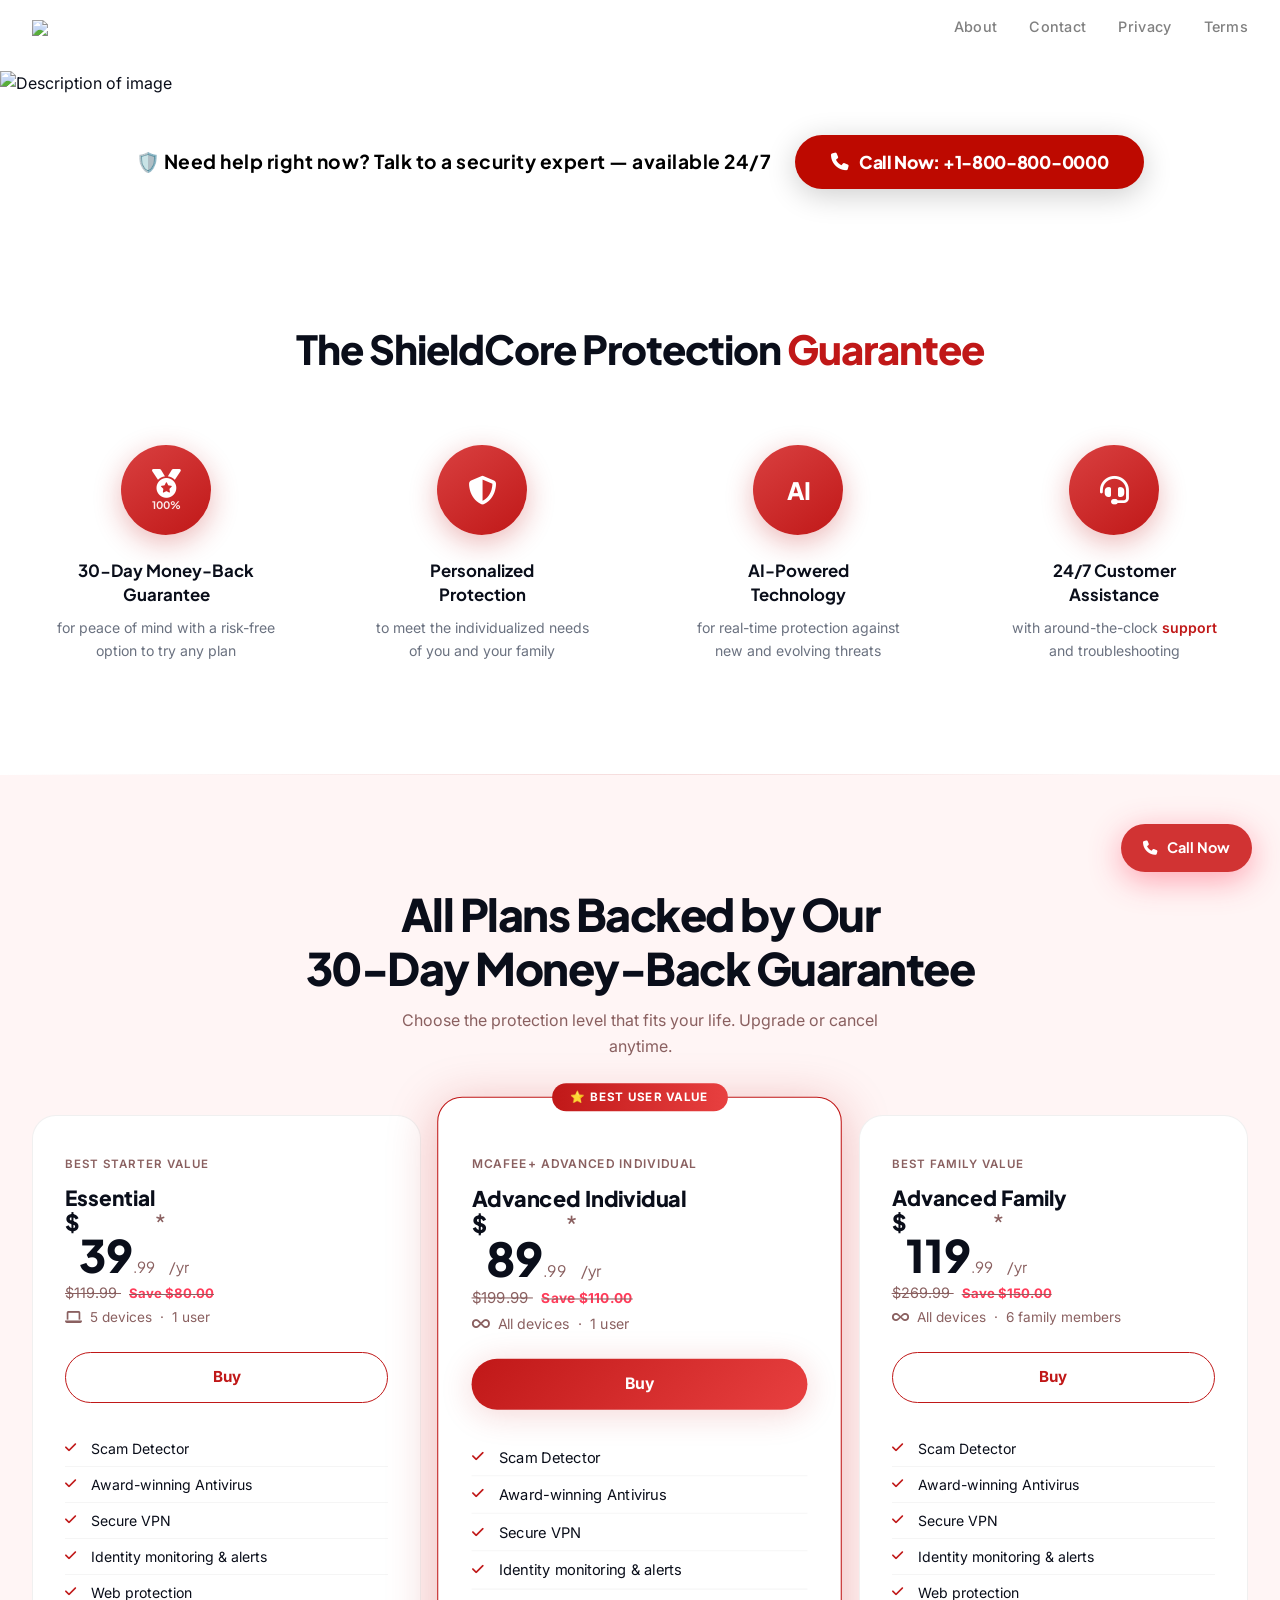
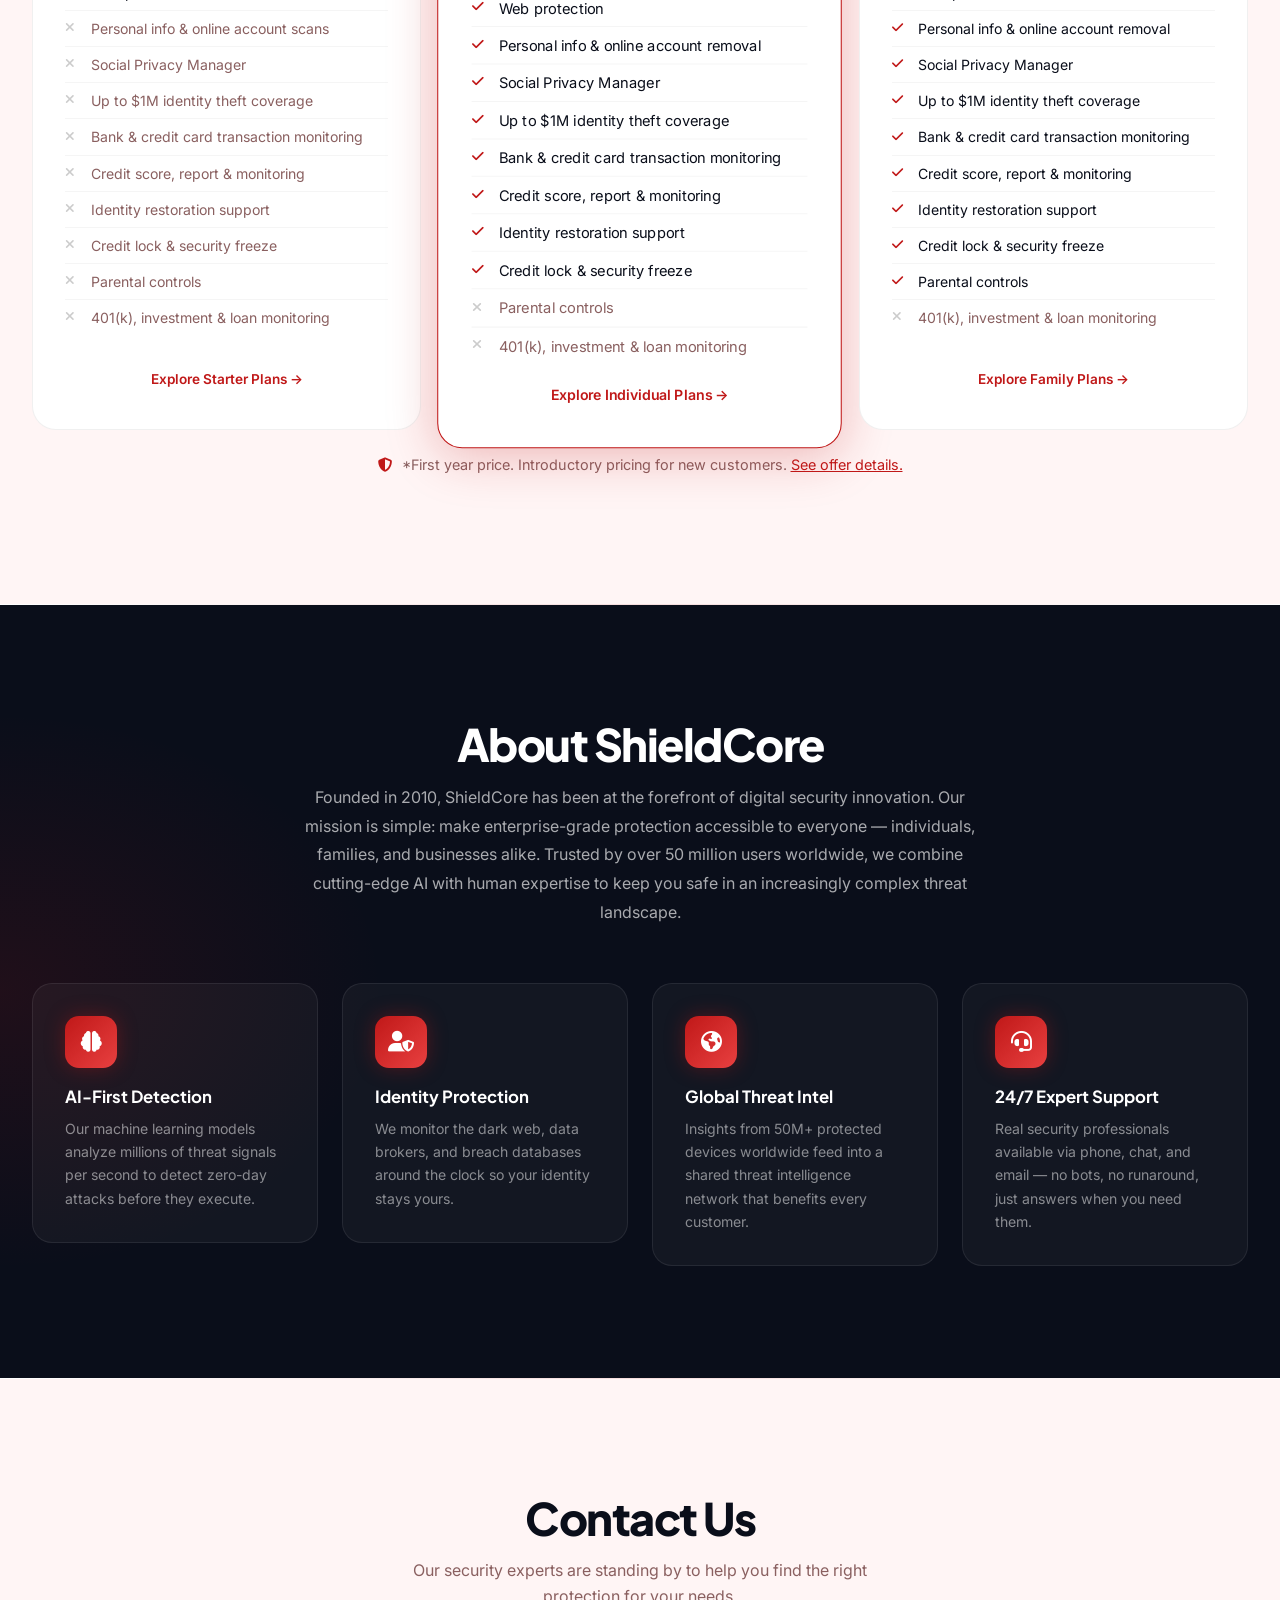
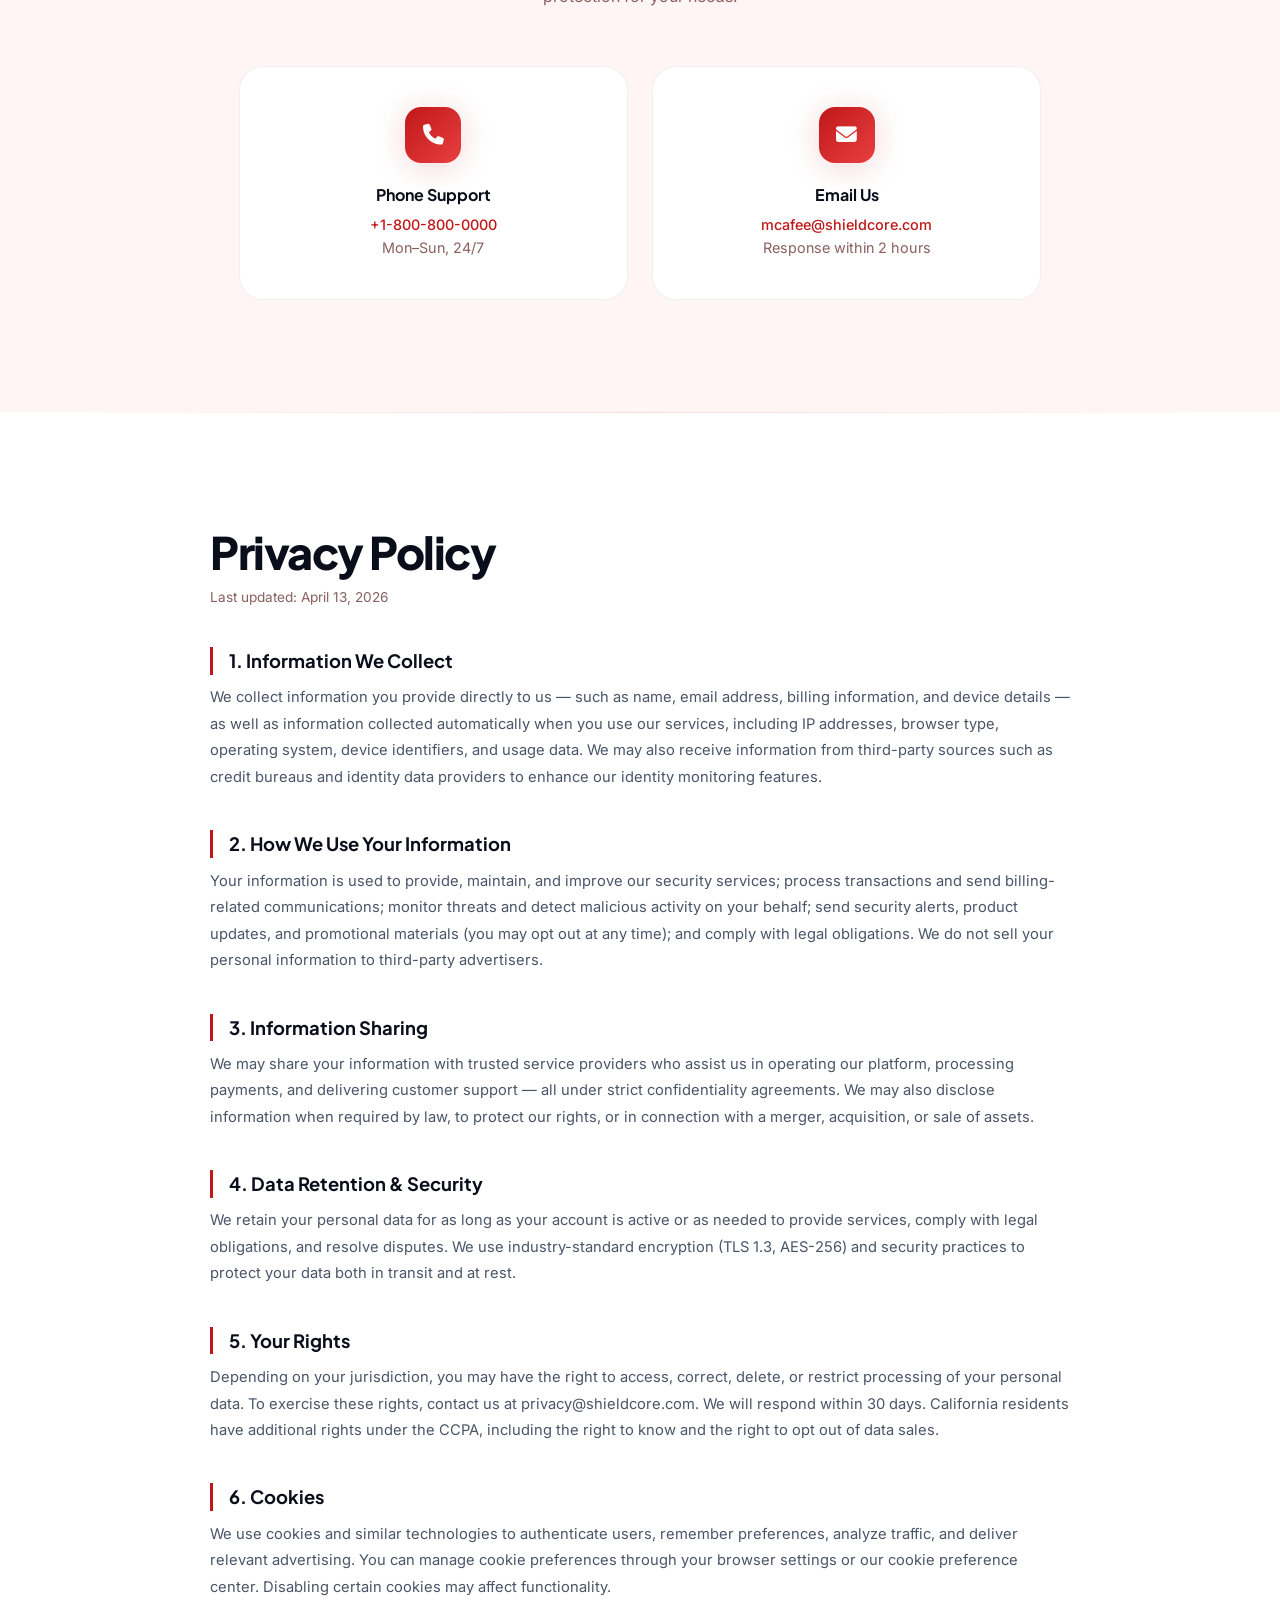
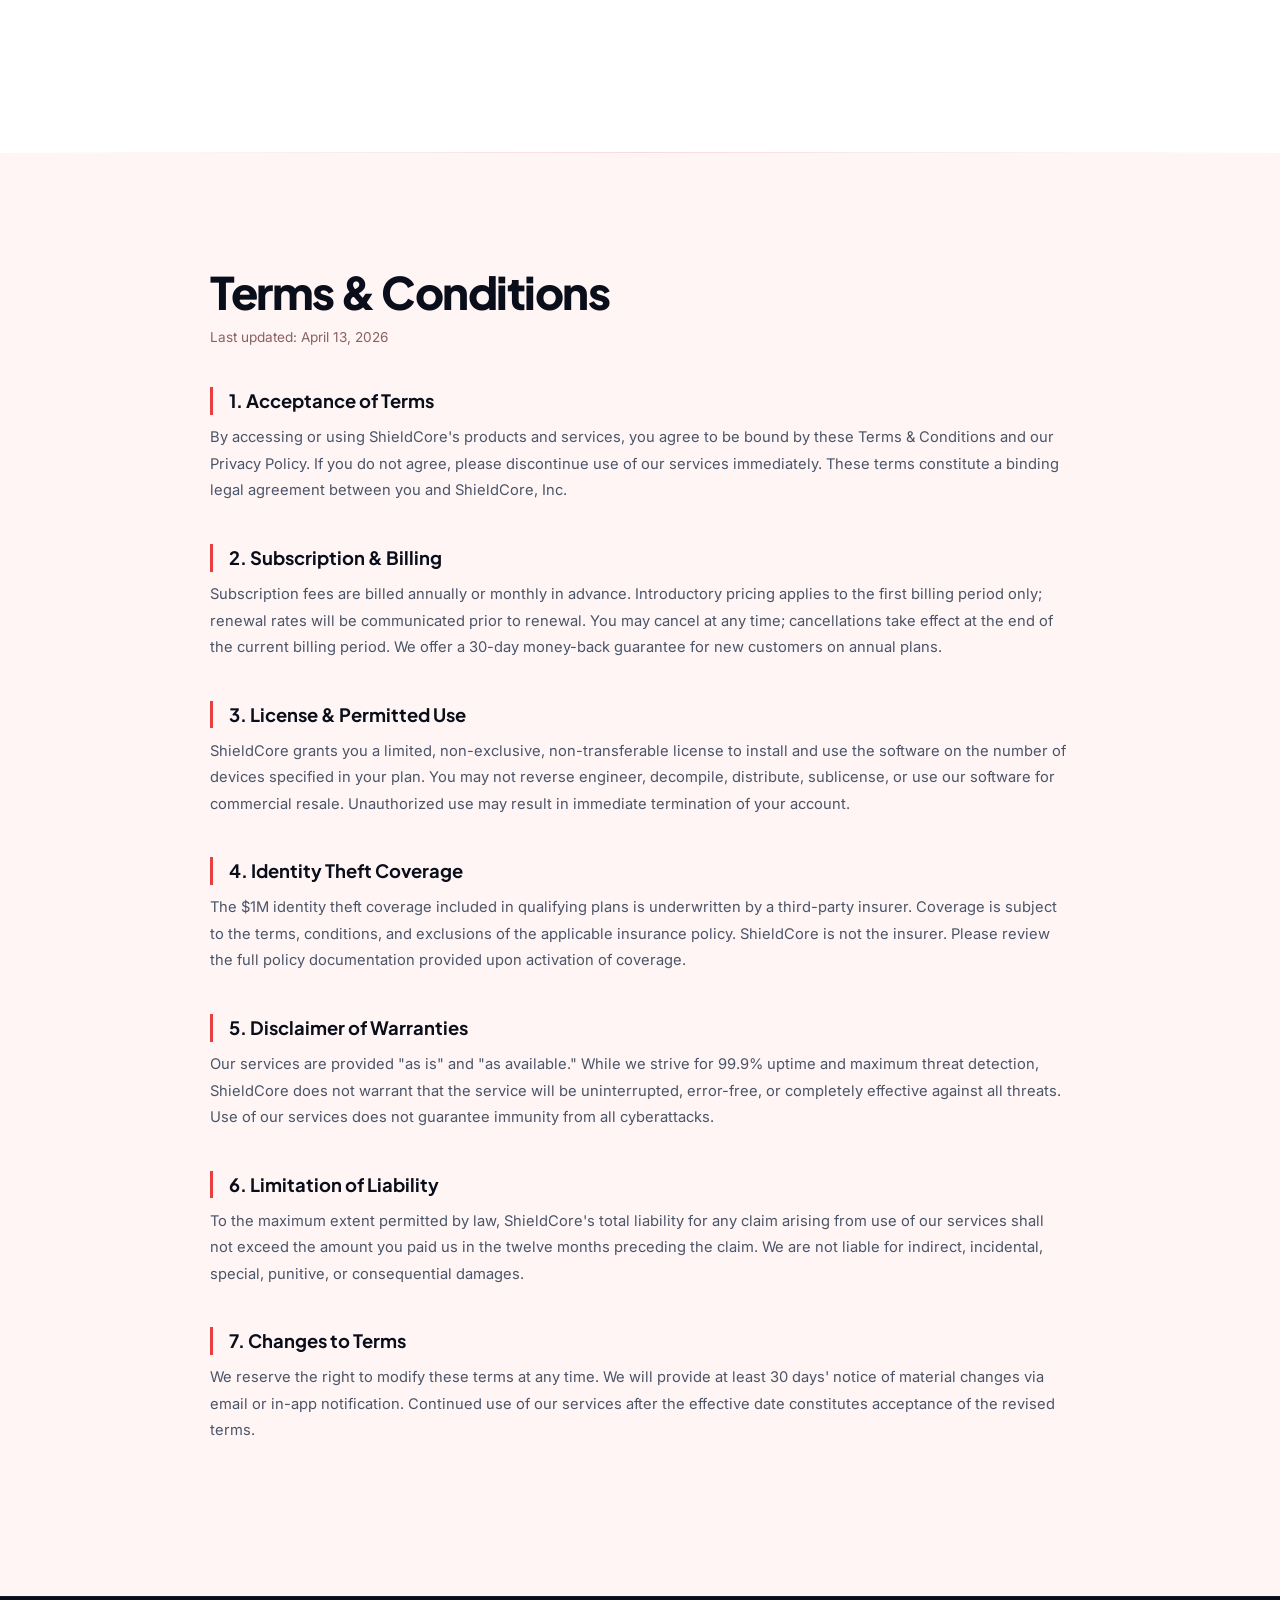
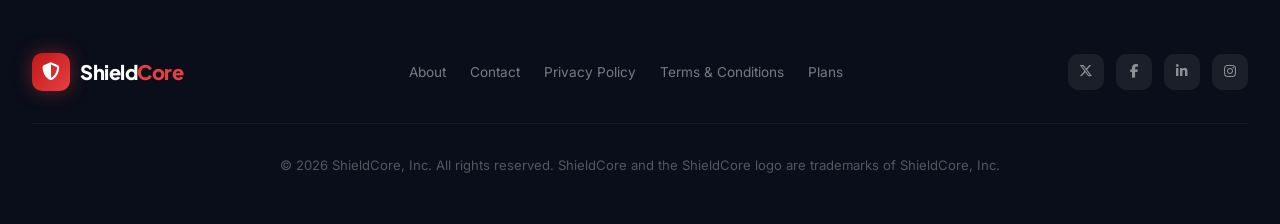
==== commit 650c6f7f: "Update index.html" ====
--- a/index.html
+++ b/index.html
@@ -1,46 +1,604 @@
-<!DOCTYPE HTML>
-<!--
-	Eventually by HTML5 UP
-	html5up.net | @ajlkn
-	Free for personal and commercial use under the CCA 3.0 license (html5up.net/license)
--->
-<html>
-	<head>
-		<title>Eventually by HTML5 UP</title>
-		<meta charset="utf-8" />
-		<meta name="viewport" content="width=device-width, initial-scale=1, user-scalable=no" />
-		<link rel="stylesheet" href="assets/css/main.css" />
-	</head>
-	<body class="is-preload">
-
-		<!-- Header -->
-			<header id="header">
-				<h1>Eventually</h1>
-				<p>A simple template for telling the world when you'll launch<br />
-				your next big thing. Brought to you by <a href="http://html5up.net">HTML5 UP</a>.</p>
-			</header>
-
-		<!-- Signup Form -->
-			<form id="signup-form" method="post" action="#">
-				<input type="email" name="email" id="email" placeholder="Email Address" />
-				<input type="submit" value="Sign Up" />
-			</form>
-
-		<!-- Footer -->
-			<footer id="footer">
-				<ul class="icons">
-					<li><a href="#" class="icon brands fa-twitter"><span class="label">Twitter</span></a></li>
-					<li><a href="#" class="icon brands fa-instagram"><span class="label">Instagram</span></a></li>
-					<li><a href="#" class="icon brands fa-github"><span class="label">GitHub</span></a></li>
-					<li><a href="#" class="icon fa-envelope"><span class="label">Email</span></a></li>
-				</ul>
-				<ul class="copyright">
-					<li>&copy; Untitled.</li><li>Credits: <a href="http://html5up.net">HTML5 UP</a></li>
-				</ul>
-			</footer>
-
-		<!-- Scripts -->
-			<script src="assets/js/main.js"></script>
-
-	</body>
+<!DOCTYPE html>
+<html lang="en">
+<head>
+<meta charset="UTF-8">
+<meta name="viewport" content="width=device-width, initial-scale=1.0">
+<title>ShieldCore — AI-Powered Antivirus Protection</title>
+<link href="https://cdn.jsdelivr.net/npm/bootstrap@5.3.2/dist/css/bootstrap.min.css" rel="stylesheet">
+<link href="https://fonts.googleapis.com/css2?family=Plus+Jakarta+Sans:wght@400;500;600;700;800&family=Inter:wght@300;400;500;600&display=swap" rel="stylesheet">
+<link href="https://cdnjs.cloudflare.com/ajax/libs/font-awesome/6.5.0/css/all.min.css" rel="stylesheet">
+<style>
+  :root {
+    --c1: #0a0e1a;
+    --c2: #1a0505;
+    --c3: #3d0c0c;
+    --c4: #c01818;
+    --c5: #e84040;
+    --c6: #ffffff;
+    --c7: #fdeaea;
+    --c8: #ff3c5a;
+    --c9: #fff5f5;
+    --c10: #8a6060;
+    --r1: 16px;
+    --r2: 32px;
+    --sh1: 0 4px 32px rgba(192,24,24,0.18);
+    --sh2: 0 8px 48px rgba(192,24,24,0.28);
+    --t1: font-family:'Plus Jakarta Sans',sans-serif;
+    --t2: font-family:'Inter',sans-serif;
+  }
+
+  *, *::before, *::after { box-sizing: border-box; margin: 0; padding: 0; }
+  html { scroll-behavior: smooth; }
+  body { font-family: 'Inter', sans-serif; background: var(--c6); color: var(--c1); overflow-x: hidden; }
+
+  /* ─── NAV ─── */
+  .xn-wrap { background: white; padding: 0 2rem; position: sticky; top: 0; z-index: 1000; border-bottom: 1px solid rgba(255,255,255,0.07); }
+  .xn-inner { display: flex; align-items: center; justify-content: space-between; height: 68px; max-width: 1280px; margin: 0 auto; }
+  .xn-logo { display: flex; align-items: center; gap: 10px; text-decoration: none; }
+  .xn-logo-icon { width: 38px; height: 38px; background: linear-gradient(135deg, var(--c4), var(--c5)); border-radius: 10px; display: grid; place-items: center; font-size: 18px; color: #fff; box-shadow: 0 0 18px rgba(232,64,64,0.4); }
+  .xn-logo-text { font-family: 'Plus Jakarta Sans', sans-serif; font-weight: 800; font-size: 1.25rem; color: #fff; letter-spacing: -0.5px; }
+  .xn-logo-text span { color: var(--c5); }
+  .xn-menu { display: flex; gap: 2rem; list-style: none; }
+  .xn-menu a { color: gray; text-decoration: none; font-size: 0.9rem; font-weight: 500; letter-spacing: 0.3px; transition: color 0.2s; }
+  .xn-menu a:hover { color: gray; }
+  @media (max-width: 991px) { .xn-menu { display: none !important; } }
+
+  /* ─── HERO BANNER ─── */
+  .xh-sec { min-height: 88vh; background: var(--c1); position: relative; overflow: hidden; display: flex; align-items: center; }
+  .xh-bg { position: absolute; inset: 0; background: radial-gradient(ellipse 80% 60% at 70% 50%, rgba(192,24,24,0.22) 0%, transparent 70%), radial-gradient(ellipse 50% 40% at 20% 80%, rgba(232,64,64,0.12) 0%, transparent 60%); }
+  .xh-grid { position: absolute; inset: 0; background-image: linear-gradient(rgba(255,255,255,0.03) 1px, transparent 1px), linear-gradient(90deg, rgba(255,255,255,0.03) 1px, transparent 1px); background-size: 60px 60px; }
+  .xh-content { position: relative; z-index: 2; max-width: 1280px; margin: 0 auto; padding: 6rem 2rem; }
+  .xh-badge { display: inline-flex; align-items: center; gap: 8px; background: rgba(192,24,24,0.15); border: 1px solid rgba(192,24,24,0.35); color: var(--c5); font-size: 0.8rem; font-weight: 600; letter-spacing: 1px; text-transform: uppercase; padding: 6px 16px; border-radius: 100px; margin-bottom: 1.5rem; }
+  .xh-title { font-family: 'Plus Jakarta Sans', sans-serif; font-size: clamp(2.8rem, 6vw, 5rem); font-weight: 800; color: #fff; line-height: 1.05; letter-spacing: -2px; margin-bottom: 1.5rem; }
+  .xh-title em { font-style: normal; background: linear-gradient(90deg, var(--c4), var(--c5)); -webkit-background-clip: text; -webkit-text-fill-color: transparent; background-clip: text; }
+  .xh-sub { font-size: 1.15rem; color: rgba(255,255,255,0.6); max-width: 520px; line-height: 1.7; margin-bottom: 2.5rem; }
+  .xh-btns { display: flex; gap: 1rem; flex-wrap: wrap; }
+  .xh-btn-p { background: linear-gradient(135deg, var(--c4), var(--c5)); color: #fff; padding: 14px 32px; border-radius: 100px; font-weight: 600; font-size: 1rem; text-decoration: none; border: none; cursor: pointer; transition: transform 0.2s, box-shadow 0.2s; box-shadow: var(--sh2); }
+  .xh-btn-p:hover { transform: translateY(-2px); box-shadow: 0 12px 40px rgba(192,24,24,0.45); color: #fff; }
+  .xh-btn-s { background: transparent; color: #fff; padding: 14px 32px; border-radius: 100px; font-weight: 600; font-size: 1rem; text-decoration: none; border: 1.5px solid rgba(255,255,255,0.25); transition: border-color 0.2s, background 0.2s; }
+  .xh-btn-s:hover { border-color: var(--c5); background: rgba(232,64,64,0.08); color: var(--c5); }
+  .xh-stats { display: flex; gap: 3rem; margin-top: 4rem; flex-wrap: wrap; }
+  .xh-stat-num { font-family: 'Plus Jakarta Sans', sans-serif; font-size: 2rem; font-weight: 800; color: #fff; }
+  .xh-stat-lbl { font-size: 0.82rem; color: rgba(255,255,255,0.5); margin-top: 2px; }
+  .xh-shield { position: absolute; right: 8%; top: 50%; transform: translateY(-50%); width: min(420px, 40vw); opacity: 0.85; }
+  .xh-shield-svg { width: 100%; height: auto; animation: xfloat 4s ease-in-out infinite; }
+  @keyframes xfloat { 0%,100% { transform: translateY(0); } 50% { transform: translateY(-18px); } }
+
+  /* ─── CALL NOW SECTION ─── */
+  .xcn-sec { background: white; padding: 2.5rem 2rem; }
+  .xcn-inner { max-width: 1280px; margin: 0 auto; display: flex; align-items: center; justify-content: center; gap: 1.5rem; flex-wrap: wrap; text-align: center; }
+  .xcn-label { font-family: 'Plus Jakarta Sans', sans-serif; font-size: 1.2rem; font-weight: 700; color: black; letter-spacing: 0.5px; }
+  .xcn-btn { display: inline-flex; align-items: center; gap: 10px; background: #bd0900; color: white; font-family: 'Plus Jakarta Sans', sans-serif; font-weight: 800; font-size: 1.1rem; padding: 14px 36px; border-radius: 100px; text-decoration: none; border: none; cursor: pointer; box-shadow: 0 6px 30px rgba(0,0,0,0.2); transition: transform 0.2s, box-shadow 0.2s; letter-spacing: -0.3px; }
+  .xcn-btn:hover { transform: translateY(-2px) scale(1.02); box-shadow: 0 10px 40px rgba(0,0,0,0.3);}
+  .xcn-btn i { font-size: 1.1rem; }
+
+  /* ─── PLANS ─── */
+  .xpl-sec { background: var(--c9); padding: 7rem 2rem; }
+  .xs-title { font-family: 'Plus Jakarta Sans', sans-serif; font-size: clamp(2rem, 4vw, 2.8rem); font-weight: 800; letter-spacing: -1.5px; color: var(--c1); text-align: center; margin-bottom: 0.75rem; }
+  .xs-sub { text-align: center; color: var(--c10); font-size: 1rem; max-width: 500px; margin: 0 auto 3.5rem; line-height: 1.65; }
+  .xpl-card { background: #fff; border-radius: 24px; padding: 2.5rem 2rem; border: 1.5px solid rgba(0,0,0,0.06); position: relative; transition: transform 0.25s, box-shadow 0.25s; height: 100%; }
+  .xpl-card:hover { transform: translateY(-6px); box-shadow: var(--sh2); }
+  .xpl-card.xpl-featured { border-color: var(--c4); box-shadow: var(--sh2); transform: scale(1.04); }
+  .xpl-card.xpl-featured:hover { transform: scale(1.04) translateY(-6px); }
+  .xpl-badge { position: absolute; top: -14px; left: 50%; transform: translateX(-50%); background: linear-gradient(90deg, var(--c4), var(--c5)); color: #fff; font-size: 0.7rem; font-weight: 700; letter-spacing: 1px; text-transform: uppercase; padding: 5px 18px; border-radius: 100px; white-space: nowrap; }
+  .xpl-tag { font-size: 0.72rem; font-weight: 600; color: var(--c10); text-transform: uppercase; letter-spacing: 1px; margin-bottom: 0.5rem; }
+  .xpl-name { font-family: 'Plus Jakarta Sans', sans-serif; font-size: 1.3rem; font-weight: 800; color: var(--c1); margin-bottom: 1.25rem; }
+  .xpl-price { font-family: 'Plus Jakarta Sans', sans-serif; font-size: 2.8rem; font-weight: 800; color: var(--c1); line-height: 1; }
+  .xpl-price sup { font-size: 1.4rem; vertical-align: top; margin-top: 8px; }
+  .xpl-price span { font-size: 0.95rem; font-weight: 400; color: var(--c10); }
+  .xpl-old { font-size: 0.9rem; color: var(--c10); text-decoration: line-through; margin-top: 4px; }
+  .xpl-save { font-size: 0.82rem; font-weight: 700; color: var(--c8); margin-left: 8px; }
+  .xpl-devices { font-size: 0.85rem; color: var(--c10); margin-bottom: 1.5rem; margin-top: 0.25rem; }
+  .xpl-buy { display: block; width: 100%; text-align: center; padding: 13px; border-radius: 100px; font-weight: 700; font-size: 0.95rem; text-decoration: none; transition: all 0.2s; margin-bottom: 1.75rem; border: none; cursor: pointer; }
+  .xpl-buy-primary { background: linear-gradient(135deg, var(--c4), var(--c5)); color: #fff; box-shadow: var(--sh1); }
+  .xpl-buy-primary:hover { box-shadow: var(--sh2); transform: translateY(-1px); color: #fff; }
+  .xpl-buy-outline { background: transparent; color: var(--c4); border: 1.5px solid var(--c4) !important; }
+  .xpl-buy-outline:hover { background: var(--c4); color: #fff; }
+  .xpl-feat { list-style: none; padding: 0; margin: 0; }
+  .xpl-feat li { display: flex; align-items: center; gap: 10px; font-size: 0.88rem; padding: 7px 0; border-bottom: 1px solid rgba(0,0,0,0.04); color: var(--c1); }
+  .xpl-feat li:last-child { border-bottom: none; }
+  .xpl-feat li.xpl-no { color: var(--c10); }
+  .xpl-feat li i { width: 16px; flex-shrink: 0; font-size: 0.8rem; }
+  .xpl-feat li i.fa-check { color: var(--c4); }
+  .xpl-feat li i.fa-xmark { color: #ccc; }
+  .xpl-explore { display: block; text-align: center; margin-top: 1.25rem; font-size: 0.85rem; color: var(--c4); font-weight: 600; text-decoration: none; }
+  .xpl-explore:hover { text-decoration: underline; color: var(--c3); }
+  .xpl-guarantee { text-align: center; margin-top: 2.5rem; font-size: 0.9rem; color: var(--c10); }
+  .xpl-guarantee i { color: var(--c4); margin-right: 6px; }
+
+  /* ─── ABOUT ─── */
+  .xab-sec { background: var(--c1); padding: 7rem 2rem; position: relative; overflow: hidden; }
+  .xab-bg { position: absolute; inset: 0; background: radial-gradient(ellipse 50% 60% at 0% 50%, rgba(192,24,24,0.12) 0%, transparent 60%); }
+  .xab-inner { max-width: 1280px; margin: 0 auto; position: relative; z-index: 1; }
+  .xab-sec .xs-title { color: #fff; }
+  .xab-sec .xs-sub { color: rgba(255,255,255,0.55); }
+  .xab-card { background: rgba(255,255,255,0.04); border: 1px solid rgba(255,255,255,0.08); border-radius: 20px; padding: 2rem; transition: background 0.25s, border-color 0.25s; }
+  .xab-card:hover { background: rgba(192,24,24,0.1); border-color: rgba(192,24,24,0.3); }
+  .xab-icon { width: 52px; height: 52px; background: linear-gradient(135deg, var(--c4), var(--c5)); border-radius: 14px; display: grid; place-items: center; font-size: 1.3rem; color: #fff; margin-bottom: 1rem; box-shadow: 0 0 20px rgba(192,24,24,0.35); }
+  .xab-ctitle { font-family: 'Plus Jakarta Sans', sans-serif; font-weight: 700; font-size: 1.05rem; color: #fff; margin-bottom: 0.5rem; }
+  .xab-ctxt { font-size: 0.88rem; color: rgba(255,255,255,0.5); line-height: 1.65; }
+  .xab-story { color: rgba(255,255,255,0.65); font-size: 1rem; line-height: 1.8; max-width: 680px; margin: 0 auto 3.5rem; text-align: center; }
+
+  /* ─── CONTACT ─── */
+  .xct-sec { background: var(--c9); padding: 7rem 2rem; }
+  .xct-card { background: #fff; border-radius: 24px; padding: 2.5rem; border: 1.5px solid rgba(0,0,0,0.06); text-align: center; height: 100%; transition: box-shadow 0.25s, transform 0.25s; }
+  .xct-card:hover { box-shadow: var(--sh1); transform: translateY(-4px); }
+  .xct-icon { width: 56px; height: 56px; background: linear-gradient(135deg, var(--c4), var(--c5)); border-radius: 16px; display: grid; place-items: center; font-size: 1.3rem; color: #fff; margin: 0 auto 1.25rem; box-shadow: var(--sh1); }
+  .xct-label { font-family: 'Plus Jakarta Sans', sans-serif; font-weight: 700; font-size: 1rem; color: var(--c1); margin-bottom: 0.4rem; }
+  .xct-val { font-size: 0.9rem; color: var(--c10); line-height: 1.6; }
+  .xct-val a { color: var(--c4); text-decoration: none; font-weight: 500; }
+  .xct-val a:hover { text-decoration: underline; }
+
+  /* ─── PRIVACY ─── */
+  .xpv-sec { background: #fff; padding: 7rem 2rem; }
+  .xpv-inner { max-width: 860px; margin: 0 auto; }
+  .xpv-block { margin-bottom: 2.5rem; }
+  .xpv-h { font-family: 'Plus Jakarta Sans', sans-serif; font-size: 1.15rem; font-weight: 700; color: var(--c1); margin-bottom: 0.6rem; padding-left: 1rem; border-left: 3px solid var(--c4); }
+  .xpv-p { font-size: 0.92rem; color: #4a5568; line-height: 1.8; }
+
+  /* ─── TERMS ─── */
+  .xtm-sec { background: var(--c9); padding: 7rem 2rem; }
+  .xtm-inner { max-width: 860px; margin: 0 auto; }
+  .xtm-block { margin-bottom: 2.5rem; }
+  .xtm-h { font-family: 'Plus Jakarta Sans', sans-serif; font-size: 1.15rem; font-weight: 700; color: var(--c1); margin-bottom: 0.6rem; padding-left: 1rem; border-left: 3px solid var(--c5); }
+  .xtm-p { font-size: 0.92rem; color: #4a5568; line-height: 1.8; }
+
+  /* ─── FOOTER ─── */
+  .xft-sec { background: var(--c1); padding: 3.5rem 2rem 2rem; border-top: 1px solid rgba(255,255,255,0.06); }
+  .xft-inner { max-width: 1280px; margin: 0 auto; }
+  .xft-top { display: flex; align-items: center; justify-content: space-between; flex-wrap: wrap; gap: 1.5rem; padding-bottom: 2rem; border-bottom: 1px solid rgba(255,255,255,0.06); margin-bottom: 2rem; }
+  .xft-links { display: flex; gap: 1.5rem; flex-wrap: wrap; }
+  .xft-links a { color: rgba(255,255,255,0.45); font-size: 0.85rem; text-decoration: none; transition: color 0.2s; }
+  .xft-links a:hover { color: var(--c5); }
+  .xft-copy { font-size: 0.82rem; color: rgba(255,255,255,0.3); text-align: center; }
+  .xft-social { display: flex; gap: 12px; }
+  .xft-soc-btn { width: 36px; height: 36px; border-radius: 10px; background: rgba(255,255,255,0.07); display: grid; place-items: center; color: rgba(255,255,255,0.5); font-size: 0.85rem; text-decoration: none; transition: background 0.2s, color 0.2s; }
+  .xft-soc-btn:hover { background: var(--c4); color: #fff; }
+
+  /* ─── FLOATING CALL BTN ─── */
+  .xfb-float { position: fixed; bottom: 28px; right: 28px; z-index: 9999; display: flex; align-items: center; gap: 10px; background: #d13333; color: #fff; font-family: 'Plus Jakarta Sans', sans-serif; font-weight: 700; font-size: 0.9rem; padding: 13px 22px; border-radius: 100px; text-decoration: none; box-shadow: 0 8px 32px rgba(255,60,90,0.45); border: none; cursor: pointer; transition: transform 0.2s, box-shadow 0.2s; animation: xpulse 2.5s ease-in-out infinite; }
+  .xfb-float:hover { transform: scale(1.05) translateY(-2px); box-shadow: 0 12px 40px rgba(255,60,90,0.6); color: #fff; animation: none; }
+  @keyframes xpulse { 0%,100% { box-shadow: 0 8px 32px rgba(255,60,90,0.45); } 50% { box-shadow: 0 8px 48px rgba(255,60,90,0.75), 0 0 0 10px rgba(255,60,90,0.12); } }
+
+  /* ─── SECTION DIVIDER ─── */
+  .xdiv { height: 1px; background: linear-gradient(90deg, transparent, rgba(192,24,24,0.15), transparent); }
+
+  /* ─── GUARANTEE ─── */
+  .xgr-sec { background: #fff; padding: 6rem 2rem; }
+  .xgr-inner { max-width: 1280px; margin: 0 auto; }
+  .xgr-title { font-family: 'Plus Jakarta Sans', sans-serif; font-size: clamp(1.8rem, 3.5vw, 2.5rem); font-weight: 800; color: var(--c1); text-align: center; margin-bottom: 0.5rem; letter-spacing: -1px; line-height: 1.2; }
+  .xgr-title span { color: var(--c4); }
+  .xgr-item { padding: 1rem 0.5rem; }
+  .xgr-icon { width: 90px; height: 90px; border-radius: 50%; background: linear-gradient(145deg, #d94040, var(--c4)); display: flex; align-items: center; justify-content: center; margin: 0 auto 1.5rem; box-shadow: 0 8px 28px rgba(192,24,24,0.3); position: relative; font-size: 1.8rem; color: #fff; flex-direction: column; gap: 2px; }
+  .xgr-pct { font-family: 'Plus Jakarta Sans', sans-serif; font-size: 0.65rem; font-weight: 700; color: rgba(255,255,255,0.9); line-height: 1; }
+  .xgr-ai { font-family: 'Plus Jakarta Sans', sans-serif; font-size: 1.5rem; font-weight: 800; color: #fff; letter-spacing: -1px; }
+  .xgr-name { font-family: 'Plus Jakarta Sans', sans-serif; font-size: 1.05rem; font-weight: 700; color: var(--c1); margin-bottom: 0.6rem; line-height: 1.4; }
+  .xgr-desc { font-size: 0.88rem; color: #6b7280; line-height: 1.65; max-width: 220px; margin: 0 auto; }
+  .xgr-desc a { color: var(--c4); font-weight: 600; text-decoration: none; }
+  .xgr-desc a:hover { text-decoration: underline; }
+
+  /* ─── UTILITY ─── */
+  .xmt1 { margin-top: 4px; }
+  .xmt2 { margin-top: 1rem; }
+</style>
+</head>
+<body>
+
+<!-- FLOATING CALL BUTTON -->
+<a href="tel:+18008000000" class="xfb-float">
+  <i class="fas fa-phone"></i> Call Now
+</a>
+
+<!-- ═══════════════════════════════════════
+     1. HEADER / NAV
+════════════════════════════════════════ -->
+<nav id="about" class="xn-wrap">
+  <div class="xn-inner">
+    <!-- Logo -->
+    <a href="#" class="xn-logo">
+      <div class="xn-logo-text"><img src="https://i.postimg.cc/d0TNv8FJ/logo.png" class="img-fluid" alt="Description of image" style="width: 200px;"></div>
+    </a>
+    <!-- Desktop Menu -->
+    <ul class="xn-menu d-none d-lg-flex">
+      <li><a href="#about-sec">About</a></li>
+      <li><a href="#contact-sec">Contact</a></li>
+      <li><a href="#privacy-sec">Privacy</a></li>
+      <li><a href="#terms-sec">Terms</a></li>
+    </ul>
+  </div>
+</nav>
+<img src="https://i.postimg.cc/kXkLXHXd/zeroweb.webp" class="img-fluid" alt="Description of image" style="width: 100%;">
+<!-- ═══════════════════════════════════════
+     2. HERO BANNER
+════════════════════════════════════════ -->
+<section class="xh-sec" style="display:none;">
+  <div class="xh-bg"></div>
+  <div class="xh-grid"></div>
+  <div class="xh-content w-100">
+    <div class="row align-items-center g-5" style="max-width:1280px;margin:0 auto;">
+      <div class="col-lg-6">
+        <div class="xh-badge"><i class="fas fa-bolt"></i> AI-Powered Protection</div>
+        <h1 class="xh-title">Stay <em>Secure</em><br>Against Every<br>Threat.</h1>
+        <p class="xh-sub">Real-time antivirus, identity protection, and privacy tools that work silently in the background — so you never have to worry.</p>
+      <div class="col-lg-6 d-none d-lg-flex justify-content-center">
+        <div class="xh-shield">
+          <svg class="xh-shield-svg" viewBox="0 0 400 440" fill="none" xmlns="http://www.w3.org/2000/svg">
+            <defs>
+              <linearGradient id="sg1" x1="0%" y1="0%" x2="100%" y2="100%">
+                <stop offset="0%" stop-color="#c01818" stop-opacity="0.5"/>
+                <stop offset="100%" stop-color="#e84040" stop-opacity="0.2"/>
+              </linearGradient>
+              <linearGradient id="sg2" x1="0%" y1="0%" x2="100%" y2="100%">
+                <stop offset="0%" stop-color="#c01818"/>
+                <stop offset="100%" stop-color="#e84040"/>
+              </linearGradient>
+            </defs>
+            <!-- Outer glow rings -->
+            <ellipse cx="200" cy="220" rx="190" ry="190" fill="rgba(192,24,24,0.04)"/>
+            <ellipse cx="200" cy="220" rx="155" ry="155" fill="rgba(192,24,24,0.06)"/>
+            <!-- Shield body -->
+            <path d="M200 28 L348 88 L348 216 C348 304 272 370 200 400 C128 370 52 304 52 216 L52 88 Z" fill="url(#sg1)" stroke="url(#sg2)" stroke-width="2.5"/>
+            <!-- Inner shield detail -->
+            <path d="M200 64 L316 112 L316 212 C316 282 256 336 200 360 C144 336 84 282 84 212 L84 112 Z" fill="rgba(232,64,64,0.08)" stroke="rgba(232,64,64,0.2)" stroke-width="1.5"/>
+            <!-- Checkmark -->
+            <path d="M145 218 L180 253 L262 172" stroke="url(#sg2)" stroke-width="14" stroke-linecap="round" stroke-linejoin="round"/>
+            <!-- Dots -->
+            <circle cx="200" cy="48" r="5" fill="#e84040" opacity="0.6"/>
+            <circle cx="344" cy="104" r="4" fill="#c01818" opacity="0.5"/>
+            <circle cx="58" cy="104" r="4" fill="#c01818" opacity="0.5"/>
+          </svg>
+        </div>
+      </div>
+    </div>
+  </div>
+</section>
+
+<!-- ═══════════════════════════════════════
+     3. CALL NOW SECTION
+════════════════════════════════════════ -->
+<section class="xcn-sec">
+  <div class="xcn-inner">
+    <div class="xcn-label">🛡️ Need help right now? Talk to a security expert — available 24/7</div>
+    <a href="tel:+18008000000" class="xcn-btn">
+      <i class="fas fa-phone"></i> Call Now: +1-800-800-0000
+    </a>
+  </div>
+</section>
+
+<!-- ═══════════════════════════════════════
+     GUARANTEE SECTION
+════════════════════════════════════════ -->
+<section class="xgr-sec">
+  <div class="xgr-inner">
+    <h2 class="xgr-title">The ShieldCore Protection <span>Guarantee</span></h2>
+    <div class="row g-5 justify-content-center text-center mt-2">
+      <div class="col-lg-3 col-sm-6">
+        <div class="xgr-item">
+          <div class="xgr-icon">
+            <i class="fas fa-medal"></i>
+            <span class="xgr-pct">100%</span>
+          </div>
+          <div class="xgr-name">30-Day Money-Back<br>Guarantee</div>
+          <div class="xgr-desc">for peace of mind with a risk-free option to try any plan</div>
+        </div>
+      </div>
+      <div class="col-lg-3 col-sm-6">
+        <div class="xgr-item">
+          <div class="xgr-icon">
+            <i class="fas fa-shield-halved"></i>
+          </div>
+          <div class="xgr-name">Personalized<br>Protection</div>
+          <div class="xgr-desc">to meet the individualized needs of you and your family</div>
+        </div>
+      </div>
+      <div class="col-lg-3 col-sm-6">
+        <div class="xgr-item">
+          <div class="xgr-icon">
+            <span class="xgr-ai">AI</span>
+          </div>
+          <div class="xgr-name">AI-Powered<br>Technology</div>
+          <div class="xgr-desc">for real-time protection against new and evolving threats</div>
+        </div>
+      </div>
+      <div class="col-lg-3 col-sm-6">
+        <div class="xgr-item">
+          <div class="xgr-icon">
+            <i class="fas fa-headset"></i>
+          </div>
+          <div class="xgr-name">24/7 Customer<br>Assistance</div>
+          <div class="xgr-desc">with around-the-clock <a href="#contact-sec">support</a> and troubleshooting</div>
+        </div>
+      </div>
+    </div>
+  </div>
+</section>
+
+<div class="xdiv"></div>
+
+<!-- ═══════════════════════════════════════
+     4. PLANS
+════════════════════════════════════════ -->
+<section id="plans-sec" class="xpl-sec">
+  <div style="max-width:1280px;margin:0 auto;">
+    <h2 class="xs-title">All Plans Backed by Our<br>30-Day Money-Back Guarantee</h2>
+    <p class="xs-sub">Choose the protection level that fits your life. Upgrade or cancel anytime.</p>
+
+    <div class="row g-4 align-items-stretch justify-content-center">
+      <!-- Plan 1: Essential -->
+      <div class="col-lg-4 col-md-6 d-flex">
+        <div class="xpl-card d-flex flex-column w-100">
+          <div class="xpl-tag">Best Starter Value</div>
+          <div class="xpl-name">Essential</div>
+          <div class="xpl-price"><sup>$</sup>39<span>.99<sup>*</sup> /yr</span></div>
+          <div class="xpl-old">$119.99 <span class="xpl-save">Save $80.00</span></div>
+          <div class="xpl-devices"><i class="fas fa-laptop me-1"></i> 5 devices &nbsp;·&nbsp; 1 user</div>
+          <a href="#contact-sec" class="xpl-buy xpl-buy-outline">Buy</a>
+          <ul class="xpl-feat flex-grow-1">
+            <li><i class="fas fa-check"></i> Scam Detector</li>
+            <li><i class="fas fa-check"></i> Award-winning Antivirus</li>
+            <li><i class="fas fa-check"></i> Secure VPN</li>
+            <li><i class="fas fa-check"></i> Identity monitoring & alerts</li>
+            <li><i class="fas fa-check"></i> Web protection</li>
+            <li class="xpl-no"><i class="fas fa-xmark"></i> Personal info & online account scans</li>
+            <li class="xpl-no"><i class="fas fa-xmark"></i> Social Privacy Manager</li>
+            <li class="xpl-no"><i class="fas fa-xmark"></i> Up to $1M identity theft coverage</li>
+            <li class="xpl-no"><i class="fas fa-xmark"></i> Bank & credit card transaction monitoring</li>
+            <li class="xpl-no"><i class="fas fa-xmark"></i> Credit score, report & monitoring</li>
+            <li class="xpl-no"><i class="fas fa-xmark"></i> Identity restoration support</li>
+            <li class="xpl-no"><i class="fas fa-xmark"></i> Credit lock & security freeze</li>
+            <li class="xpl-no"><i class="fas fa-xmark"></i> Parental controls</li>
+            <li class="xpl-no"><i class="fas fa-xmark"></i> 401(k), investment & loan monitoring</li>
+          </ul>
+          <a href="#plans-sec" class="xpl-explore">Explore Starter Plans →</a>
+        </div>
+      </div>
+
+      <!-- Plan 2: Advanced Individual (Featured) -->
+      <div class="col-lg-4 col-md-6 d-flex">
+        <div class="xpl-card xpl-featured d-flex flex-column w-100">
+          <div class="xpl-badge">⭐ Best User Value</div>
+          <div class="xpl-tag mt-3">McAfee+ Advanced Individual</div>
+          <div class="xpl-name">Advanced Individual</div>
+          <div class="xpl-price"><sup>$</sup>89<span>.99<sup>*</sup> /yr</span></div>
+          <div class="xpl-old">$199.99 <span class="xpl-save">Save $110.00</span></div>
+          <div class="xpl-devices"><i class="fas fa-infinity me-1"></i> All devices &nbsp;·&nbsp; 1 user</div>
+          <a href="#contact-sec" class="xpl-buy xpl-buy-primary">Buy</a>
+          <ul class="xpl-feat flex-grow-1">
+            <li><i class="fas fa-check"></i> Scam Detector</li>
+            <li><i class="fas fa-check"></i> Award-winning Antivirus</li>
+            <li><i class="fas fa-check"></i> Secure VPN</li>
+            <li><i class="fas fa-check"></i> Identity monitoring & alerts</li>
+            <li><i class="fas fa-check"></i> Web protection</li>
+            <li><i class="fas fa-check"></i> Personal info & online account removal</li>
+            <li><i class="fas fa-check"></i> Social Privacy Manager</li>
+            <li><i class="fas fa-check"></i> Up to $1M identity theft coverage</li>
+            <li><i class="fas fa-check"></i> Bank & credit card transaction monitoring</li>
+            <li><i class="fas fa-check"></i> Credit score, report & monitoring</li>
+            <li><i class="fas fa-check"></i> Identity restoration support</li>
+            <li><i class="fas fa-check"></i> Credit lock & security freeze</li>
+            <li class="xpl-no"><i class="fas fa-xmark"></i> Parental controls</li>
+            <li class="xpl-no"><i class="fas fa-xmark"></i> 401(k), investment & loan monitoring</li>
+          </ul>
+          <a href="#plans-sec" class="xpl-explore">Explore Individual Plans →</a>
+        </div>
+      </div>
+
+      <!-- Plan 3: Advanced Family -->
+      <div class="col-lg-4 col-md-6 d-flex">
+        <div class="xpl-card d-flex flex-column w-100">
+          <div class="xpl-tag">Best Family Value</div>
+          <div class="xpl-name">Advanced Family</div>
+          <div class="xpl-price"><sup>$</sup>119<span>.99<sup>*</sup> /yr</span></div>
+          <div class="xpl-old">$269.99 <span class="xpl-save">Save $150.00</span></div>
+          <div class="xpl-devices"><i class="fas fa-infinity me-1"></i> All devices &nbsp;·&nbsp; 6 family members</div>
+          <a href="#contact-sec" class="xpl-buy xpl-buy-outline">Buy</a>
+          <ul class="xpl-feat flex-grow-1">
+            <li><i class="fas fa-check"></i> Scam Detector</li>
+            <li><i class="fas fa-check"></i> Award-winning Antivirus</li>
+            <li><i class="fas fa-check"></i> Secure VPN</li>
+            <li><i class="fas fa-check"></i> Identity monitoring & alerts</li>
+            <li><i class="fas fa-check"></i> Web protection</li>
+            <li><i class="fas fa-check"></i> Personal info & online account removal</li>
+            <li><i class="fas fa-check"></i> Social Privacy Manager</li>
+            <li><i class="fas fa-check"></i> Up to $1M identity theft coverage</li>
+            <li><i class="fas fa-check"></i> Bank & credit card transaction monitoring</li>
+            <li><i class="fas fa-check"></i> Credit score, report & monitoring</li>
+            <li><i class="fas fa-check"></i> Identity restoration support</li>
+            <li><i class="fas fa-check"></i> Credit lock & security freeze</li>
+            <li><i class="fas fa-check"></i> Parental controls</li>
+            <li class="xpl-no"><i class="fas fa-xmark"></i> 401(k), investment & loan monitoring</li>
+          </ul>
+          <a href="#plans-sec" class="xpl-explore">Explore Family Plans →</a>
+        </div>
+      </div>
+    </div>
+
+    <p class="xpl-guarantee mt-4">
+      <i class="fas fa-shield-halved"></i>
+      *First year price. Introductory pricing for new customers. <a href="#terms-sec" style="color:var(--c4);">See offer details.</a>
+    </p>
+  </div>
+</section>
+
+<div class="xdiv"></div>
+
+<!-- ═══════════════════════════════════════
+     5. ABOUT US
+════════════════════════════════════════ -->
+<section id="about-sec" class="xab-sec">
+  <div class="xab-bg"></div>
+  <div class="xab-inner">
+    <h2 class="xs-title">About ShieldCore</h2>
+    <p class="xab-story">Founded in 2010, ShieldCore has been at the forefront of digital security innovation. Our mission is simple: make enterprise-grade protection accessible to everyone — individuals, families, and businesses alike. Trusted by over 50 million users worldwide, we combine cutting-edge AI with human expertise to keep you safe in an increasingly complex threat landscape.</p>
+
+    <div class="row g-4">
+      <div class="col-md-6 col-lg-3">
+        <div class="xab-card">
+          <div class="xab-icon"><i class="fas fa-brain"></i></div>
+          <div class="xab-ctitle">AI-First Detection</div>
+          <div class="xab-ctxt">Our machine learning models analyze millions of threat signals per second to detect zero-day attacks before they execute.</div>
+        </div>
+      </div>
+      <div class="col-md-6 col-lg-3">
+        <div class="xab-card">
+          <div class="xab-icon"><i class="fas fa-user-shield"></i></div>
+          <div class="xab-ctitle">Identity Protection</div>
+          <div class="xab-ctxt">We monitor the dark web, data brokers, and breach databases around the clock so your identity stays yours.</div>
+        </div>
+      </div>
+      <div class="col-md-6 col-lg-3">
+        <div class="xab-card">
+          <div class="xab-icon"><i class="fas fa-globe-americas"></i></div>
+          <div class="xab-ctitle">Global Threat Intel</div>
+          <div class="xab-ctxt">Insights from 50M+ protected devices worldwide feed into a shared threat intelligence network that benefits every customer.</div>
+        </div>
+      </div>
+      <div class="col-md-6 col-lg-3">
+        <div class="xab-card">
+          <div class="xab-icon"><i class="fas fa-headset"></i></div>
+          <div class="xab-ctitle">24/7 Expert Support</div>
+          <div class="xab-ctxt">Real security professionals available via phone, chat, and email — no bots, no runaround, just answers when you need them.</div>
+        </div>
+      </div>
+    </div>
+  </div>
+</section>
+
+<div class="xdiv"></div>
+
+<!-- ═══════════════════════════════════════
+     6. CONTACT US
+════════════════════════════════════════ -->
+<section id="contact-sec" class="xct-sec">
+  <div style="max-width:1280px;margin:0 auto;">
+    <h2 class="xs-title">Contact Us</h2>
+    <p class="xs-sub">Our security experts are standing by to help you find the right protection for your needs.</p>
+
+    <div class="row g-4 justify-content-center">
+      <div class="col-md-4 col-sm-6 d-flex">
+        <div class="xct-card w-100">
+          <div class="xct-icon"><i class="fas fa-phone"></i></div>
+          <div class="xct-label">Phone Support</div>
+          <div class="xct-val"><a href="tel:+18008000000">+1-800-800-0000</a><br>Mon–Sun, 24/7</div>
+        </div>
+      </div>
+      <div class="col-md-4 col-sm-6 d-flex">
+        <div class="xct-card w-100">
+          <div class="xct-icon"><i class="fas fa-envelope"></i></div>
+          <div class="xct-label">Email Us</div>
+          <div class="xct-val"><a href="mailto:support@shieldcore.com">mcafee@shieldcore.com</a><br>Response within 2 hours</div>
+        </div>
+      </div>
+    </div>
+  </div>
+</section>
+
+<div class="xdiv"></div>
+
+<!-- ═══════════════════════════════════════
+     7. PRIVACY POLICY
+════════════════════════════════════════ -->
+<section id="privacy-sec" class="xpv-sec">
+  <div class="xpv-inner">
+    <h2 class="xs-title" style="text-align:left;margin-bottom:0.5rem;">Privacy Policy</h2>
+    <p style="color:var(--c10);font-size:0.85rem;margin-bottom:2.5rem;">Last updated: April 13, 2026</p>
+
+    <div class="xpv-block">
+      <div class="xpv-h">1. Information We Collect</div>
+      <p class="xpv-p">We collect information you provide directly to us — such as name, email address, billing information, and device details — as well as information collected automatically when you use our services, including IP addresses, browser type, operating system, device identifiers, and usage data. We may also receive information from third-party sources such as credit bureaus and identity data providers to enhance our identity monitoring features.</p>
+    </div>
+    <div class="xpv-block">
+      <div class="xpv-h">2. How We Use Your Information</div>
+      <p class="xpv-p">Your information is used to provide, maintain, and improve our security services; process transactions and send billing-related communications; monitor threats and detect malicious activity on your behalf; send security alerts, product updates, and promotional materials (you may opt out at any time); and comply with legal obligations. We do not sell your personal information to third-party advertisers.</p>
+    </div>
+    <div class="xpv-block">
+      <div class="xpv-h">3. Information Sharing</div>
+      <p class="xpv-p">We may share your information with trusted service providers who assist us in operating our platform, processing payments, and delivering customer support — all under strict confidentiality agreements. We may also disclose information when required by law, to protect our rights, or in connection with a merger, acquisition, or sale of assets.</p>
+    </div>
+    <div class="xpv-block">
+      <div class="xpv-h">4. Data Retention & Security</div>
+      <p class="xpv-p">We retain your personal data for as long as your account is active or as needed to provide services, comply with legal obligations, and resolve disputes. We use industry-standard encryption (TLS 1.3, AES-256) and security practices to protect your data both in transit and at rest.</p>
+    </div>
+    <div class="xpv-block">
+      <div class="xpv-h">5. Your Rights</div>
+      <p class="xpv-p">Depending on your jurisdiction, you may have the right to access, correct, delete, or restrict processing of your personal data. To exercise these rights, contact us at privacy@shieldcore.com. We will respond within 30 days. California residents have additional rights under the CCPA, including the right to know and the right to opt out of data sales.</p>
+    </div>
+    <div class="xpv-block">
+      <div class="xpv-h">6. Cookies</div>
+      <p class="xpv-p">We use cookies and similar technologies to authenticate users, remember preferences, analyze traffic, and deliver relevant advertising. You can manage cookie preferences through your browser settings or our cookie preference center. Disabling certain cookies may affect functionality.</p>
+    </div>
+  </div>
+</section>
+
+<div class="xdiv"></div>
+
+<!-- ═══════════════════════════════════════
+     8. TERMS & CONDITIONS
+════════════════════════════════════════ -->
+<section id="terms-sec" class="xtm-sec">
+  <div class="xtm-inner">
+    <h2 class="xs-title" style="text-align:left;margin-bottom:0.5rem;">Terms &amp; Conditions</h2>
+    <p style="color:var(--c10);font-size:0.85rem;margin-bottom:2.5rem;">Last updated: April 13, 2026</p>
+
+    <div class="xtm-block">
+      <div class="xtm-h">1. Acceptance of Terms</div>
+      <p class="xtm-p">By accessing or using ShieldCore's products and services, you agree to be bound by these Terms & Conditions and our Privacy Policy. If you do not agree, please discontinue use of our services immediately. These terms constitute a binding legal agreement between you and ShieldCore, Inc.</p>
+    </div>
+    <div class="xtm-block">
+      <div class="xtm-h">2. Subscription & Billing</div>
+      <p class="xtm-p">Subscription fees are billed annually or monthly in advance. Introductory pricing applies to the first billing period only; renewal rates will be communicated prior to renewal. You may cancel at any time; cancellations take effect at the end of the current billing period. We offer a 30-day money-back guarantee for new customers on annual plans.</p>
+    </div>
+    <div class="xtm-block">
+      <div class="xtm-h">3. License & Permitted Use</div>
+      <p class="xtm-p">ShieldCore grants you a limited, non-exclusive, non-transferable license to install and use the software on the number of devices specified in your plan. You may not reverse engineer, decompile, distribute, sublicense, or use our software for commercial resale. Unauthorized use may result in immediate termination of your account.</p>
+    </div>
+    <div class="xtm-block">
+      <div class="xtm-h">4. Identity Theft Coverage</div>
+      <p class="xtm-p">The $1M identity theft coverage included in qualifying plans is underwritten by a third-party insurer. Coverage is subject to the terms, conditions, and exclusions of the applicable insurance policy. ShieldCore is not the insurer. Please review the full policy documentation provided upon activation of coverage.</p>
+    </div>
+    <div class="xtm-block">
+      <div class="xtm-h">5. Disclaimer of Warranties</div>
+      <p class="xtm-p">Our services are provided "as is" and "as available." While we strive for 99.9% uptime and maximum threat detection, ShieldCore does not warrant that the service will be uninterrupted, error-free, or completely effective against all threats. Use of our services does not guarantee immunity from all cyberattacks.</p>
+    </div>
+    <div class="xtm-block">
+      <div class="xtm-h">6. Limitation of Liability</div>
+      <p class="xtm-p">To the maximum extent permitted by law, ShieldCore's total liability for any claim arising from use of our services shall not exceed the amount you paid us in the twelve months preceding the claim. We are not liable for indirect, incidental, special, punitive, or consequential damages.</p>
+    </div>
+    <div class="xtm-block">
+      <div class="xtm-h">7. Changes to Terms</div>
+      <p class="xtm-p">We reserve the right to modify these terms at any time. We will provide at least 30 days' notice of material changes via email or in-app notification. Continued use of our services after the effective date constitutes acceptance of the revised terms.</p>
+    </div>
+  </div>
+</section>
+
+<!-- ═══════════════════════════════════════
+     9. FOOTER
+════════════════════════════════════════ -->
+<footer class="xft-sec">
+  <div class="xft-inner">
+    <div class="xft-top">
+      <a href="#" class="xn-logo">
+        <div class="xn-logo-icon"><i class="fas fa-shield-halved"></i></div>
+        <div class="xn-logo-text">Shield<span>Core</span></div>
+      </a>
+      <div class="xft-links">
+        <a href="#about-sec">About</a>
+        <a href="#contact-sec">Contact</a>
+        <a href="#privacy-sec">Privacy Policy</a>
+        <a href="#terms-sec">Terms & Conditions</a>
+        <a href="#plans-sec">Plans</a>
+      </div>
+      <div class="xft-social">
+        <a href="#" class="xft-soc-btn"><i class="fab fa-x-twitter"></i></a>
+        <a href="#" class="xft-soc-btn"><i class="fab fa-facebook-f"></i></a>
+        <a href="#" class="xft-soc-btn"><i class="fab fa-linkedin-in"></i></a>
+        <a href="#" class="xft-soc-btn"><i class="fab fa-instagram"></i></a>
+      </div>
+    </div>
+    <p class="xft-copy">© 2026 ShieldCore, Inc. All rights reserved. ShieldCore and the ShieldCore logo are trademarks of ShieldCore, Inc.</p>
+  </div>
+</footer>
+
+<script src="https://cdn.jsdelivr.net/npm/bootstrap@5.3.2/dist/js/bootstrap.bundle.min.js"></script>
+</body>
 </html>
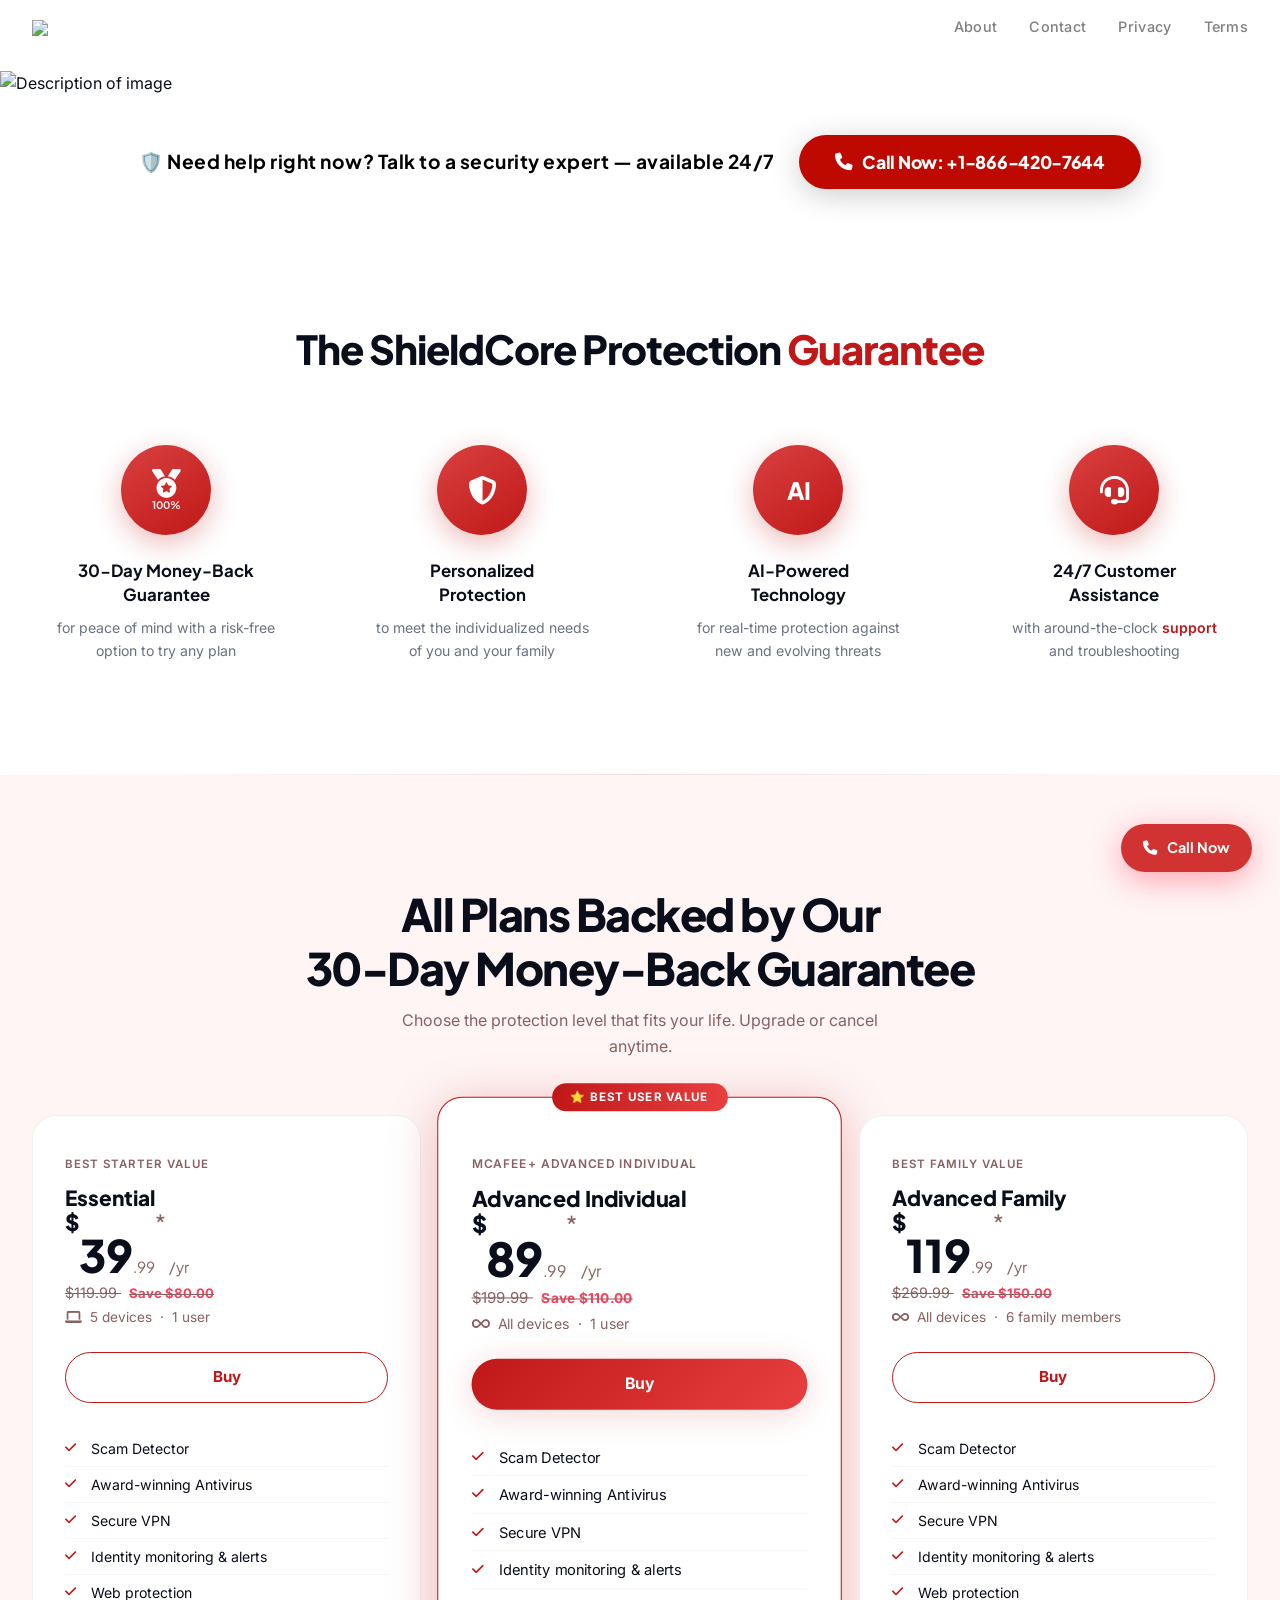
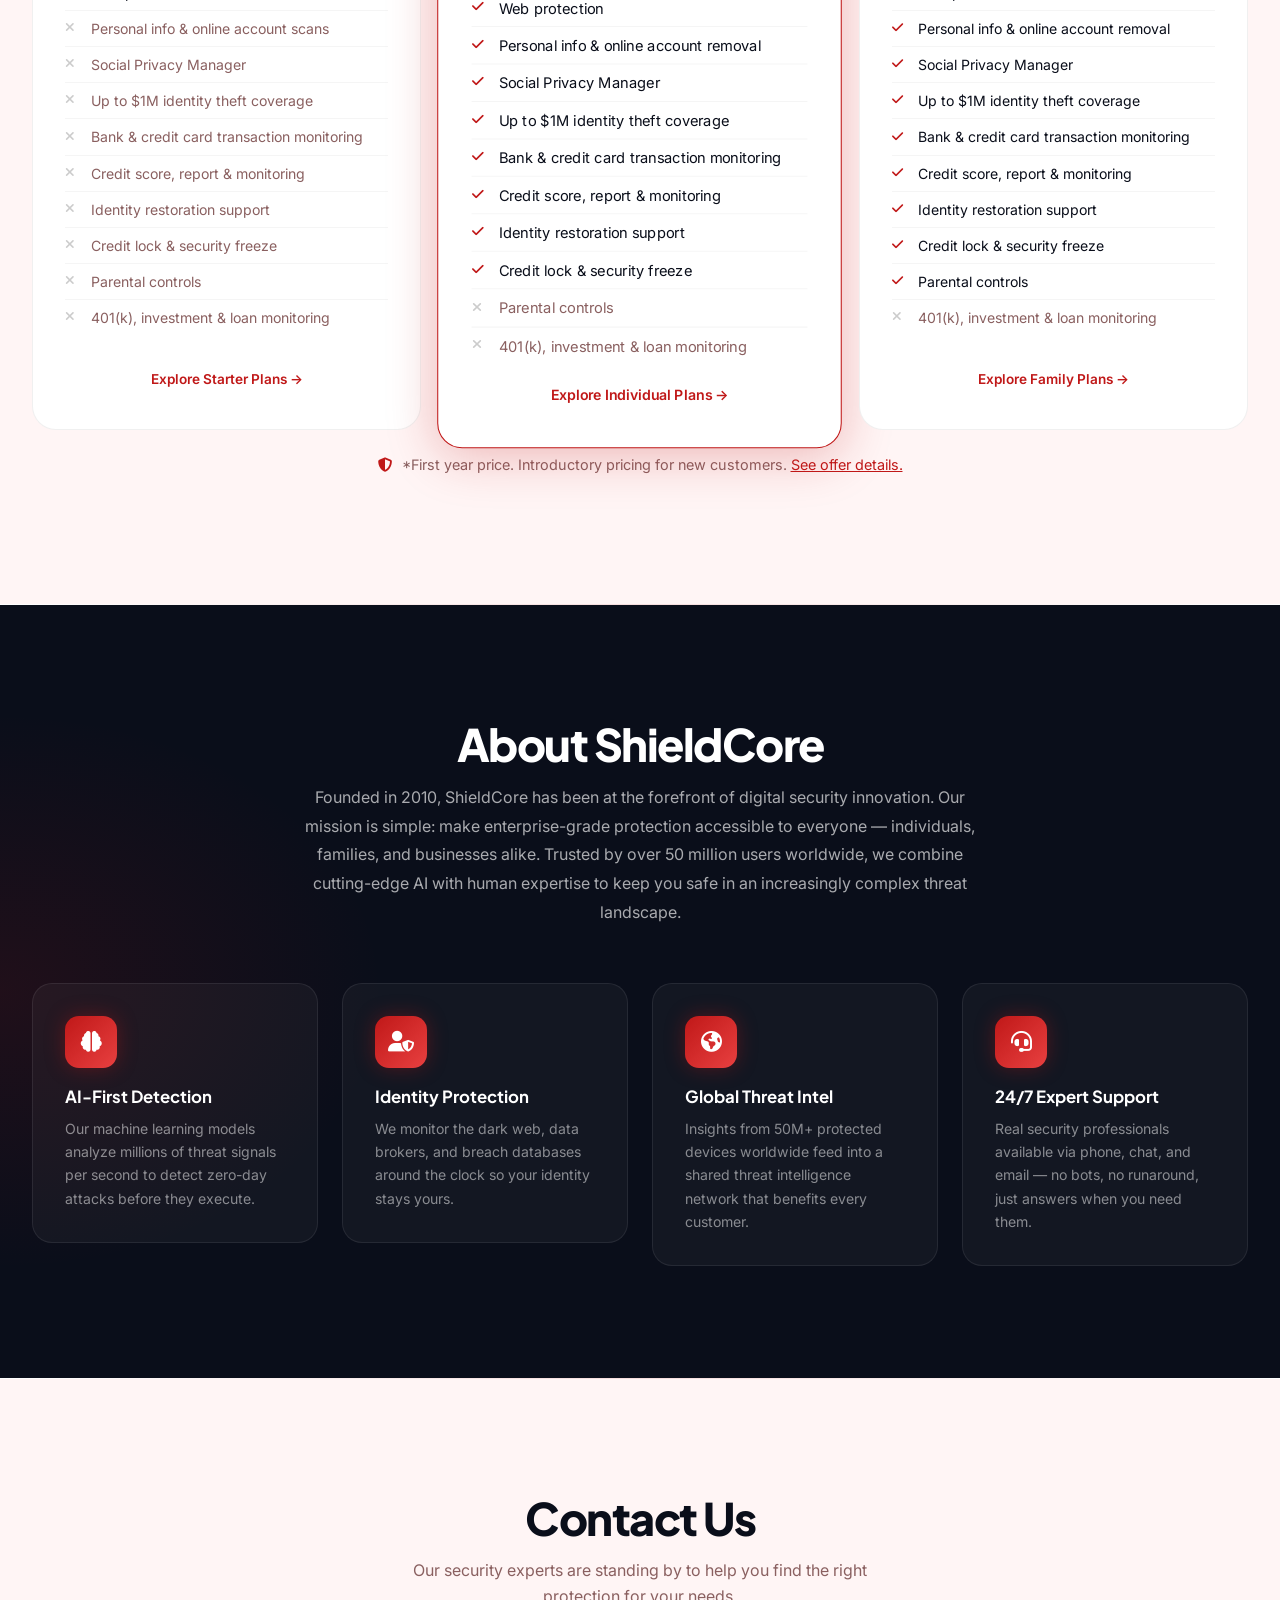
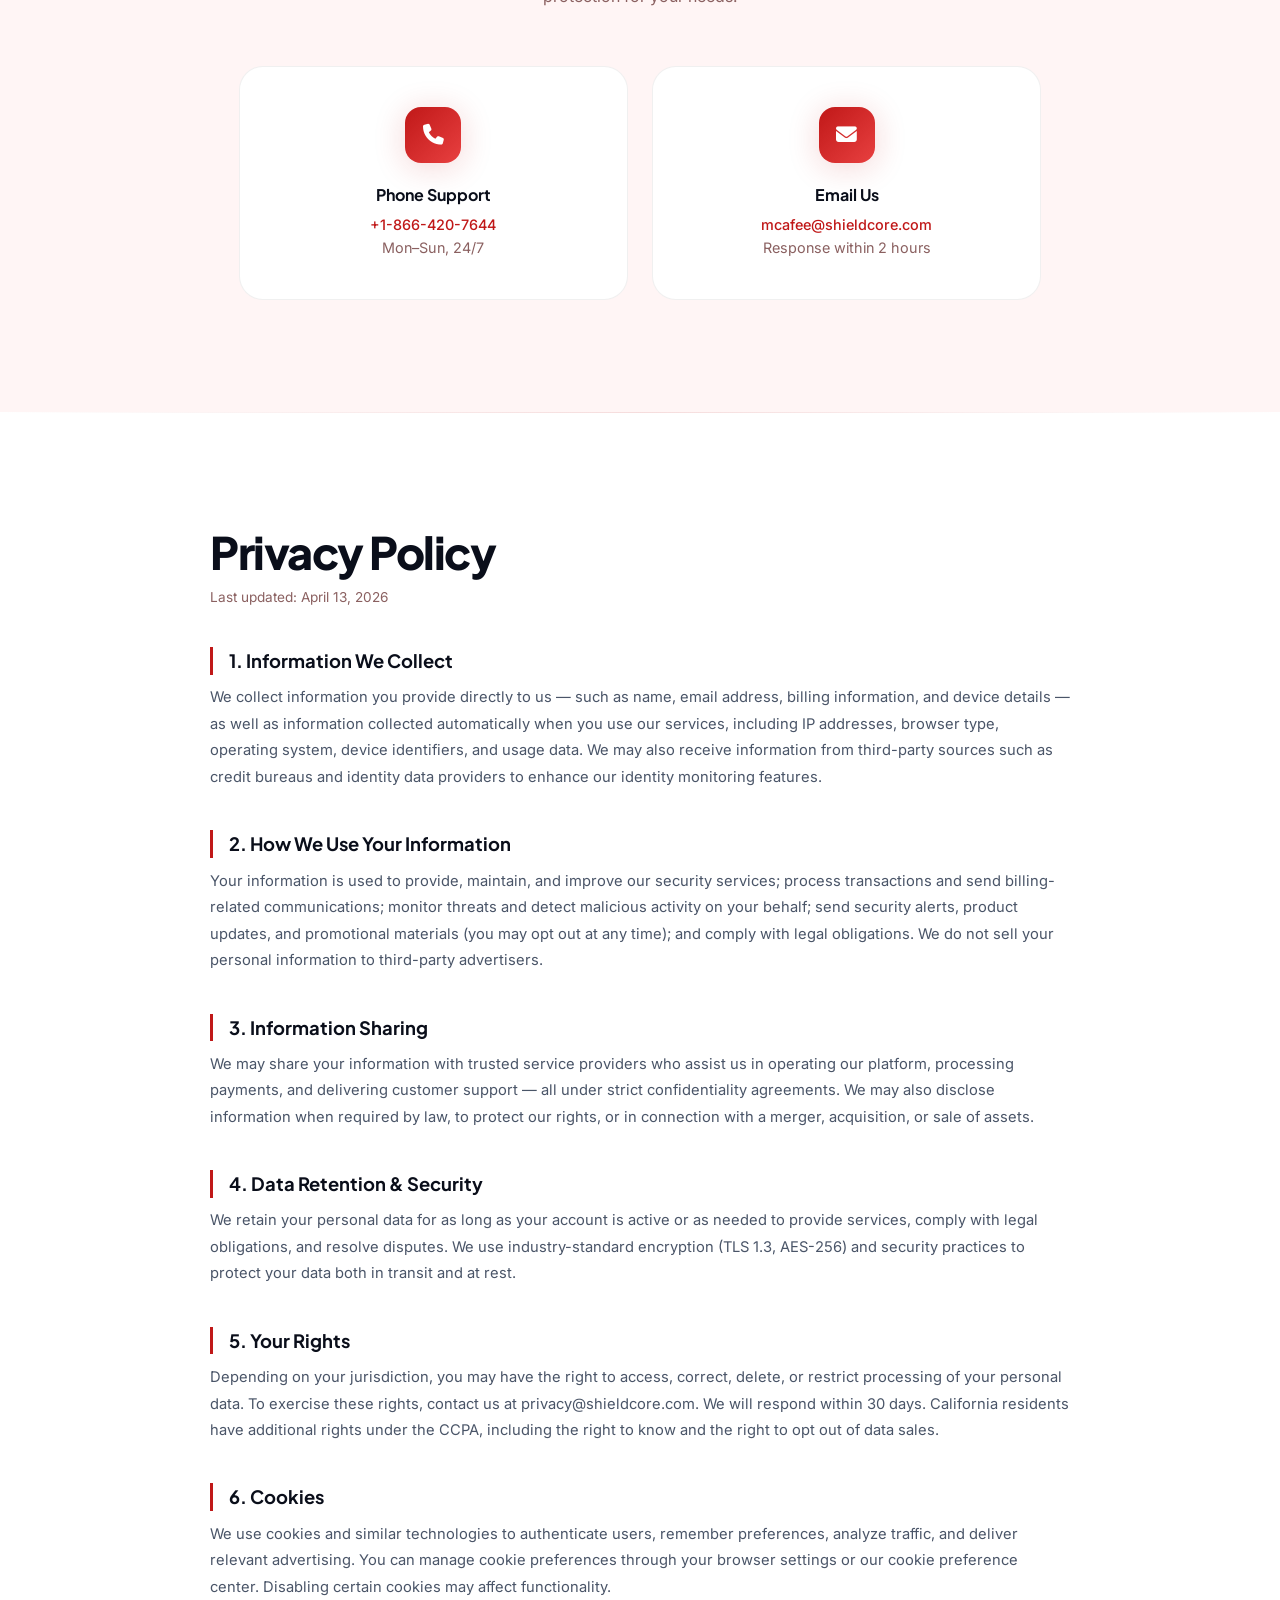
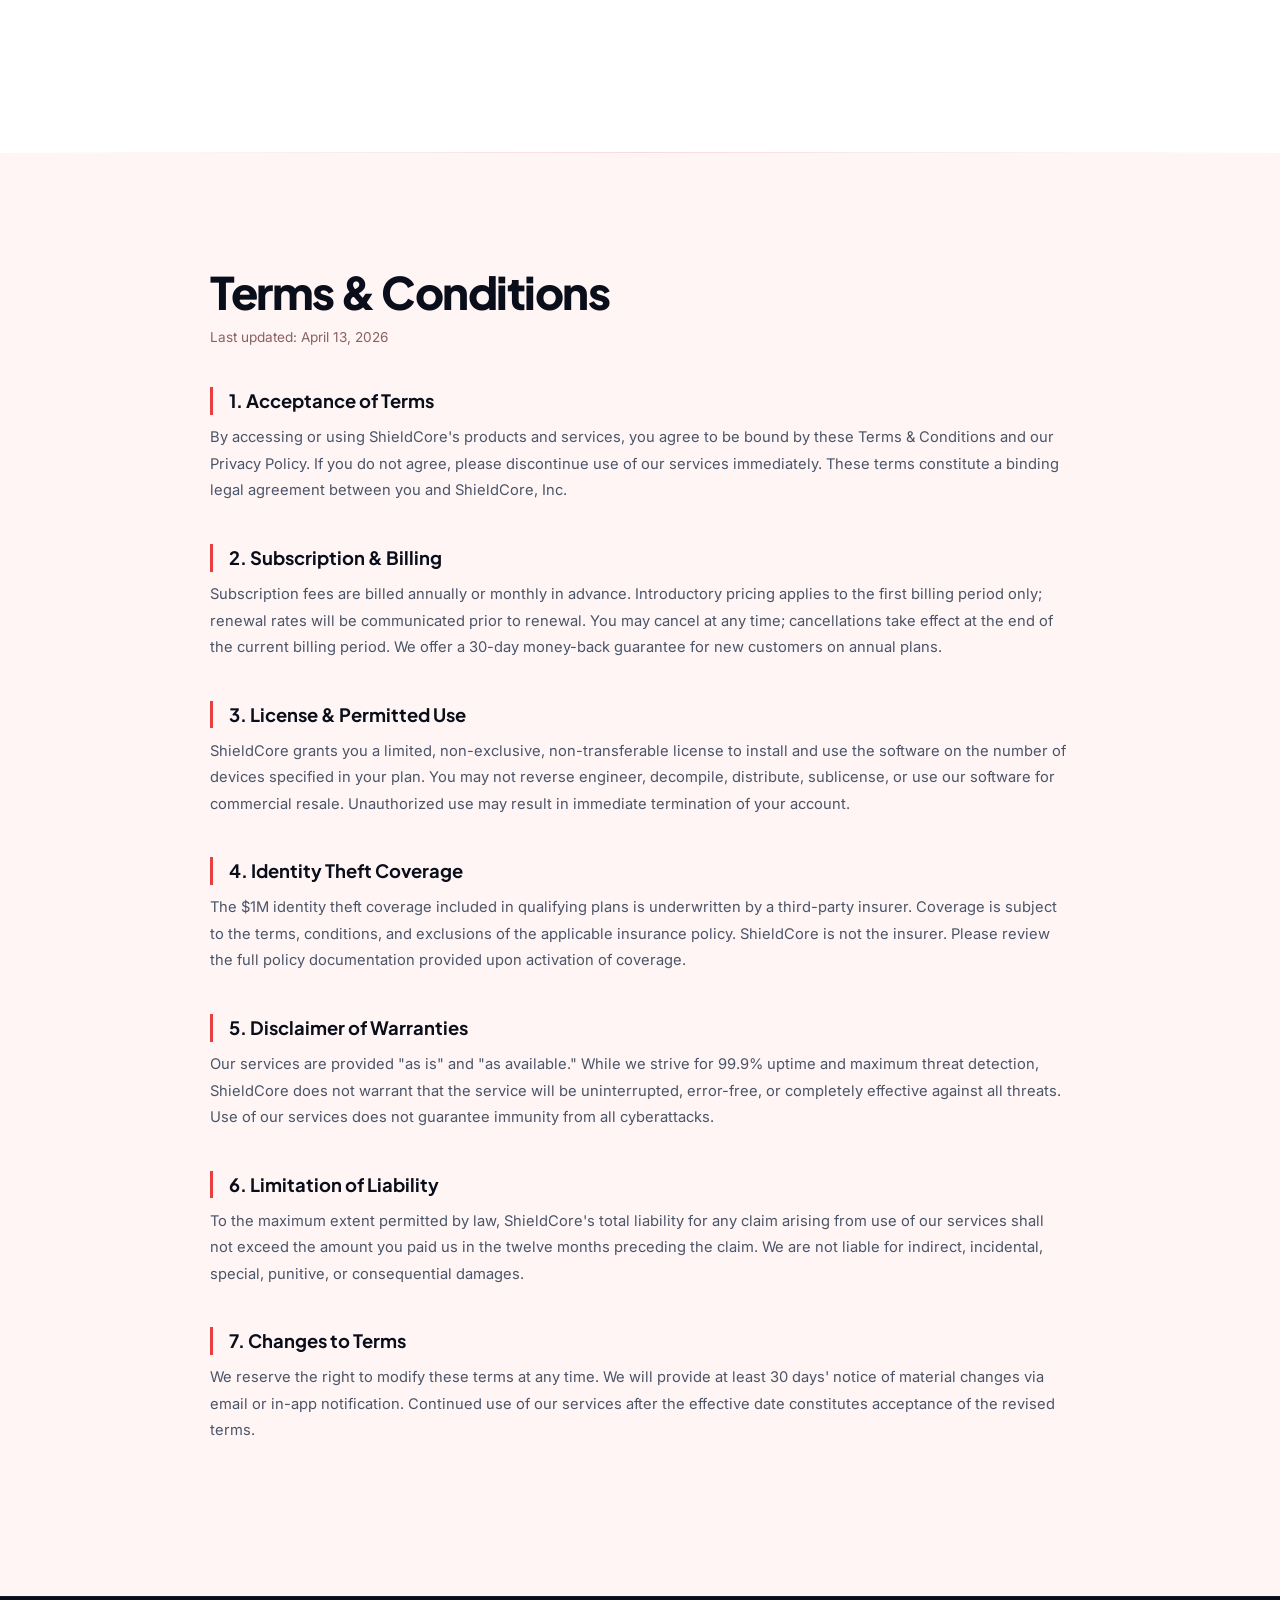
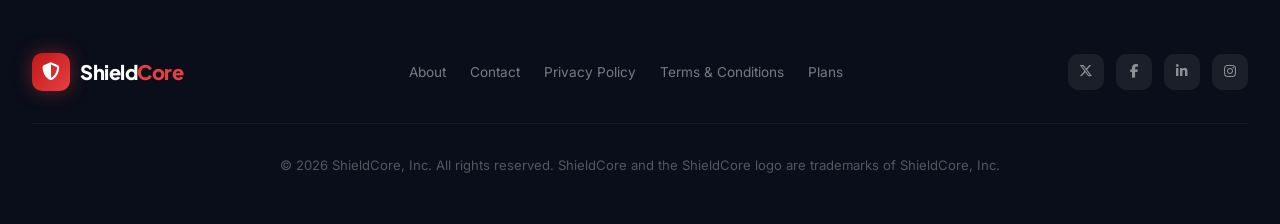
==== commit 278b3af5: "Update index.html" ====
--- a/index.html
+++ b/index.html
@@ -185,7 +185,7 @@
 <body>
 
 <!-- FLOATING CALL BUTTON -->
-<a href="tel:+18008000000" class="xfb-float">
+<a href="tel:+18664207644" class="xfb-float">
   <i class="fas fa-phone"></i> Call Now
 </a>
 
@@ -259,8 +259,8 @@
 <section class="xcn-sec">
   <div class="xcn-inner">
     <div class="xcn-label">🛡️ Need help right now? Talk to a security expert — available 24/7</div>
-    <a href="tel:+18008000000" class="xcn-btn">
-      <i class="fas fa-phone"></i> Call Now: +1-800-800-0000
+    <a href="tel:+18664207644" class="xcn-btn">
+      <i class="fas fa-phone"></i> Call Now: +1-866-420-7644
     </a>
   </div>
 </section>
@@ -479,7 +479,7 @@
         <div class="xct-card w-100">
           <div class="xct-icon"><i class="fas fa-phone"></i></div>
           <div class="xct-label">Phone Support</div>
-          <div class="xct-val"><a href="tel:+18008000000">+1-800-800-0000</a><br>Mon–Sun, 24/7</div>
+          <div class="xct-val"><a href="tel:+18664207644">+1-866-420-7644</a><br>Mon–Sun, 24/7</div>
         </div>
       </div>
       <div class="col-md-4 col-sm-6 d-flex">
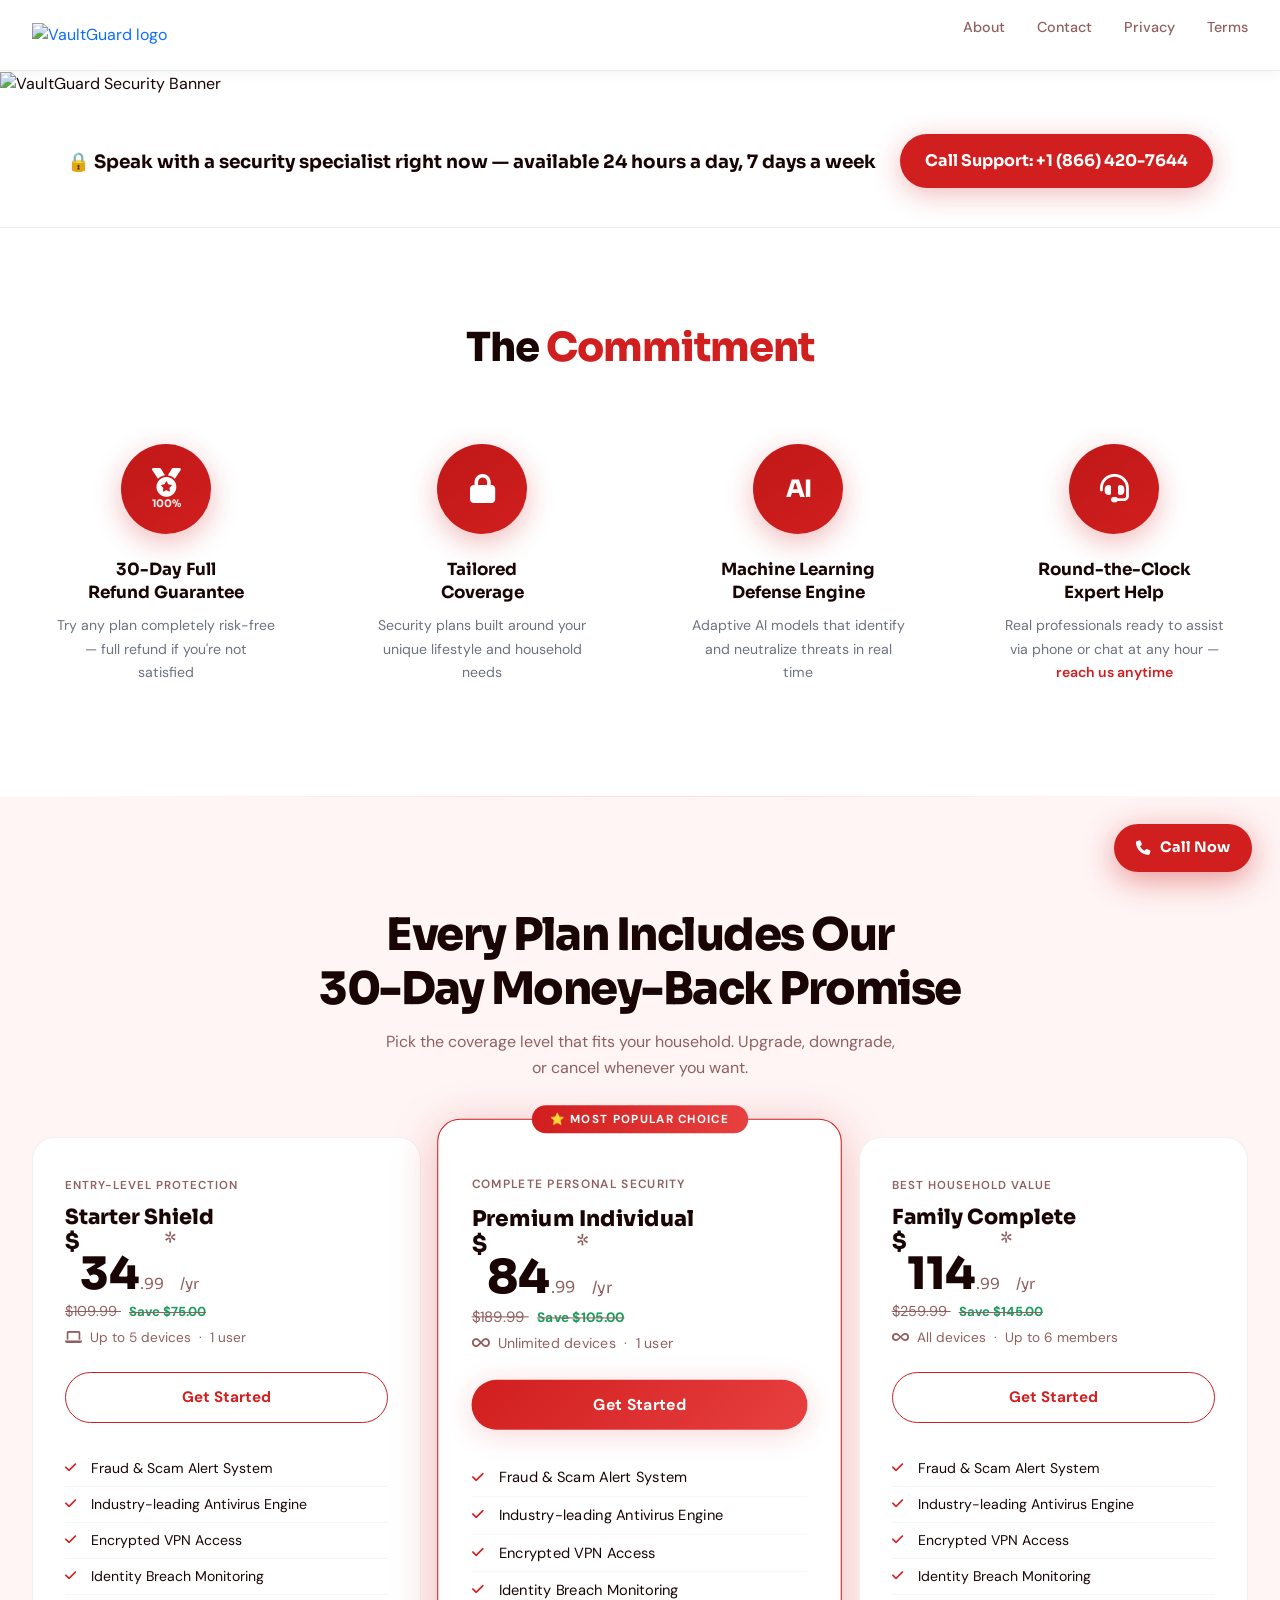
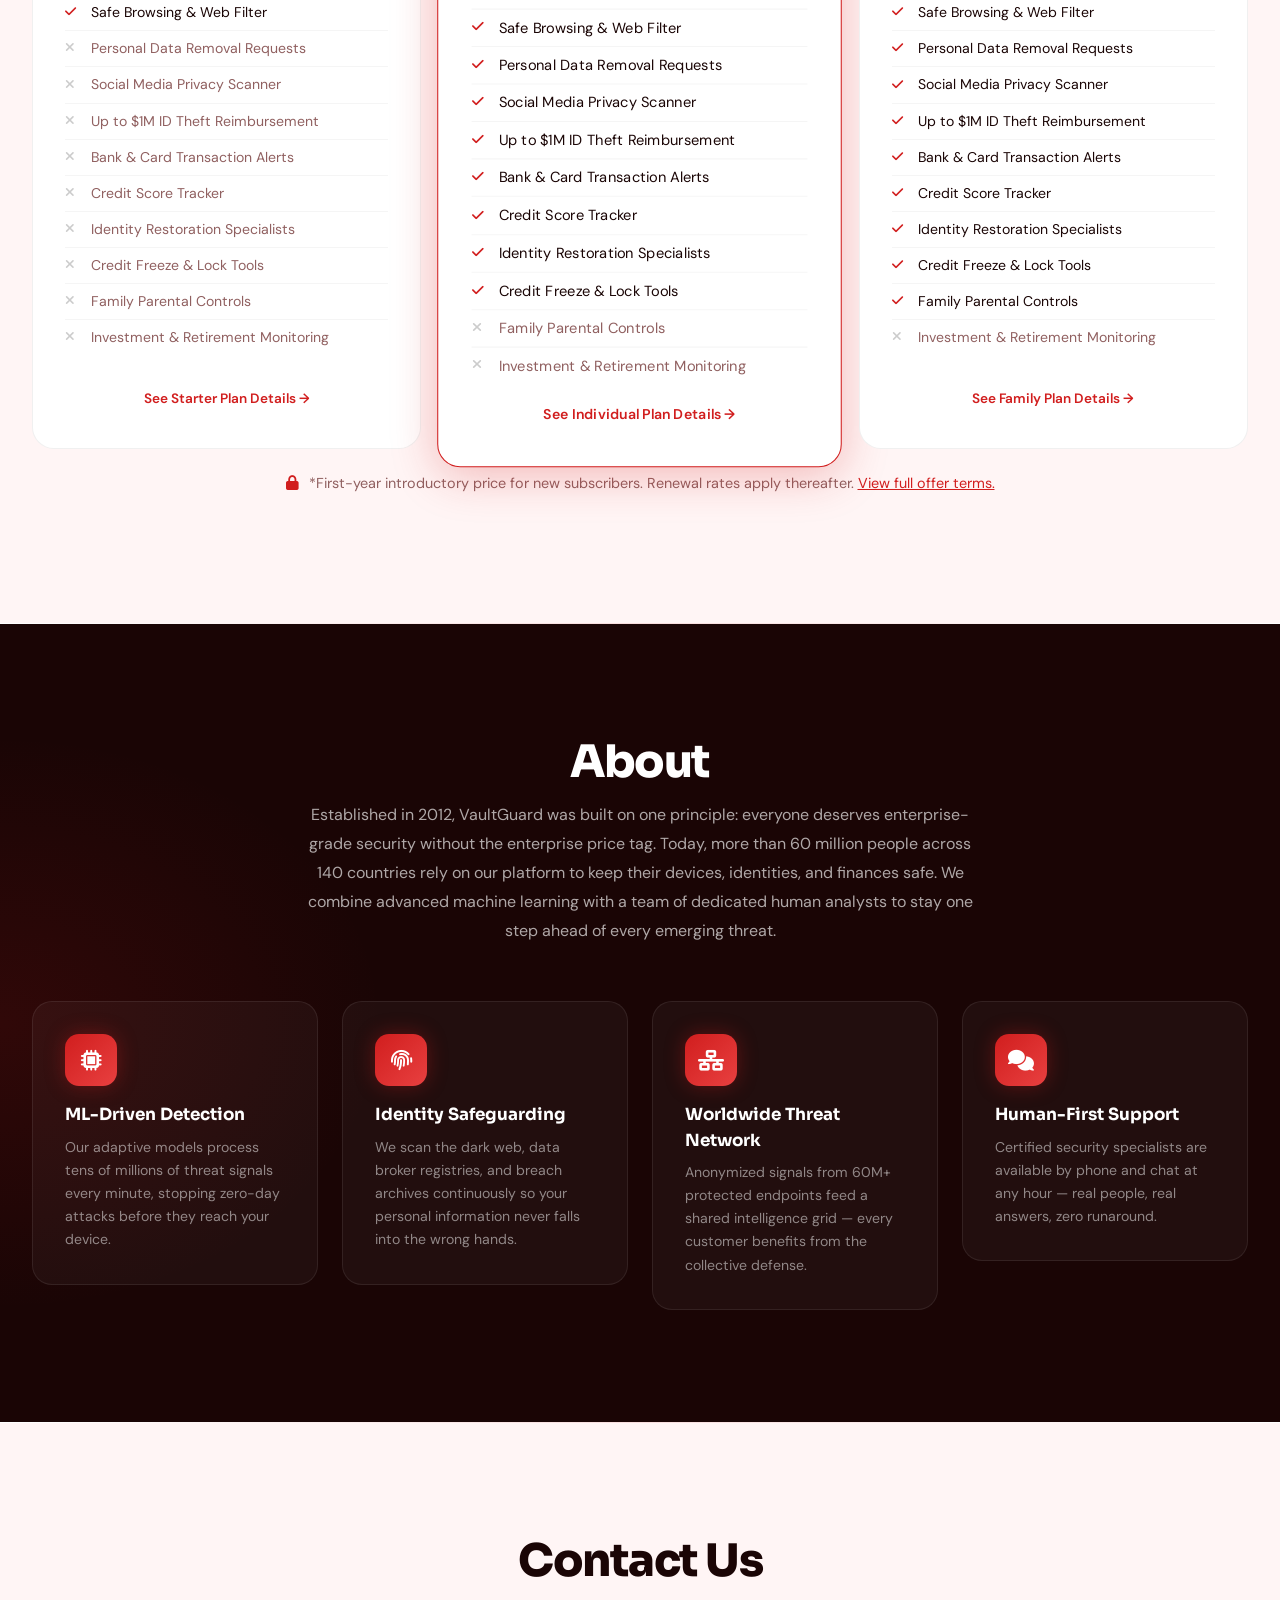
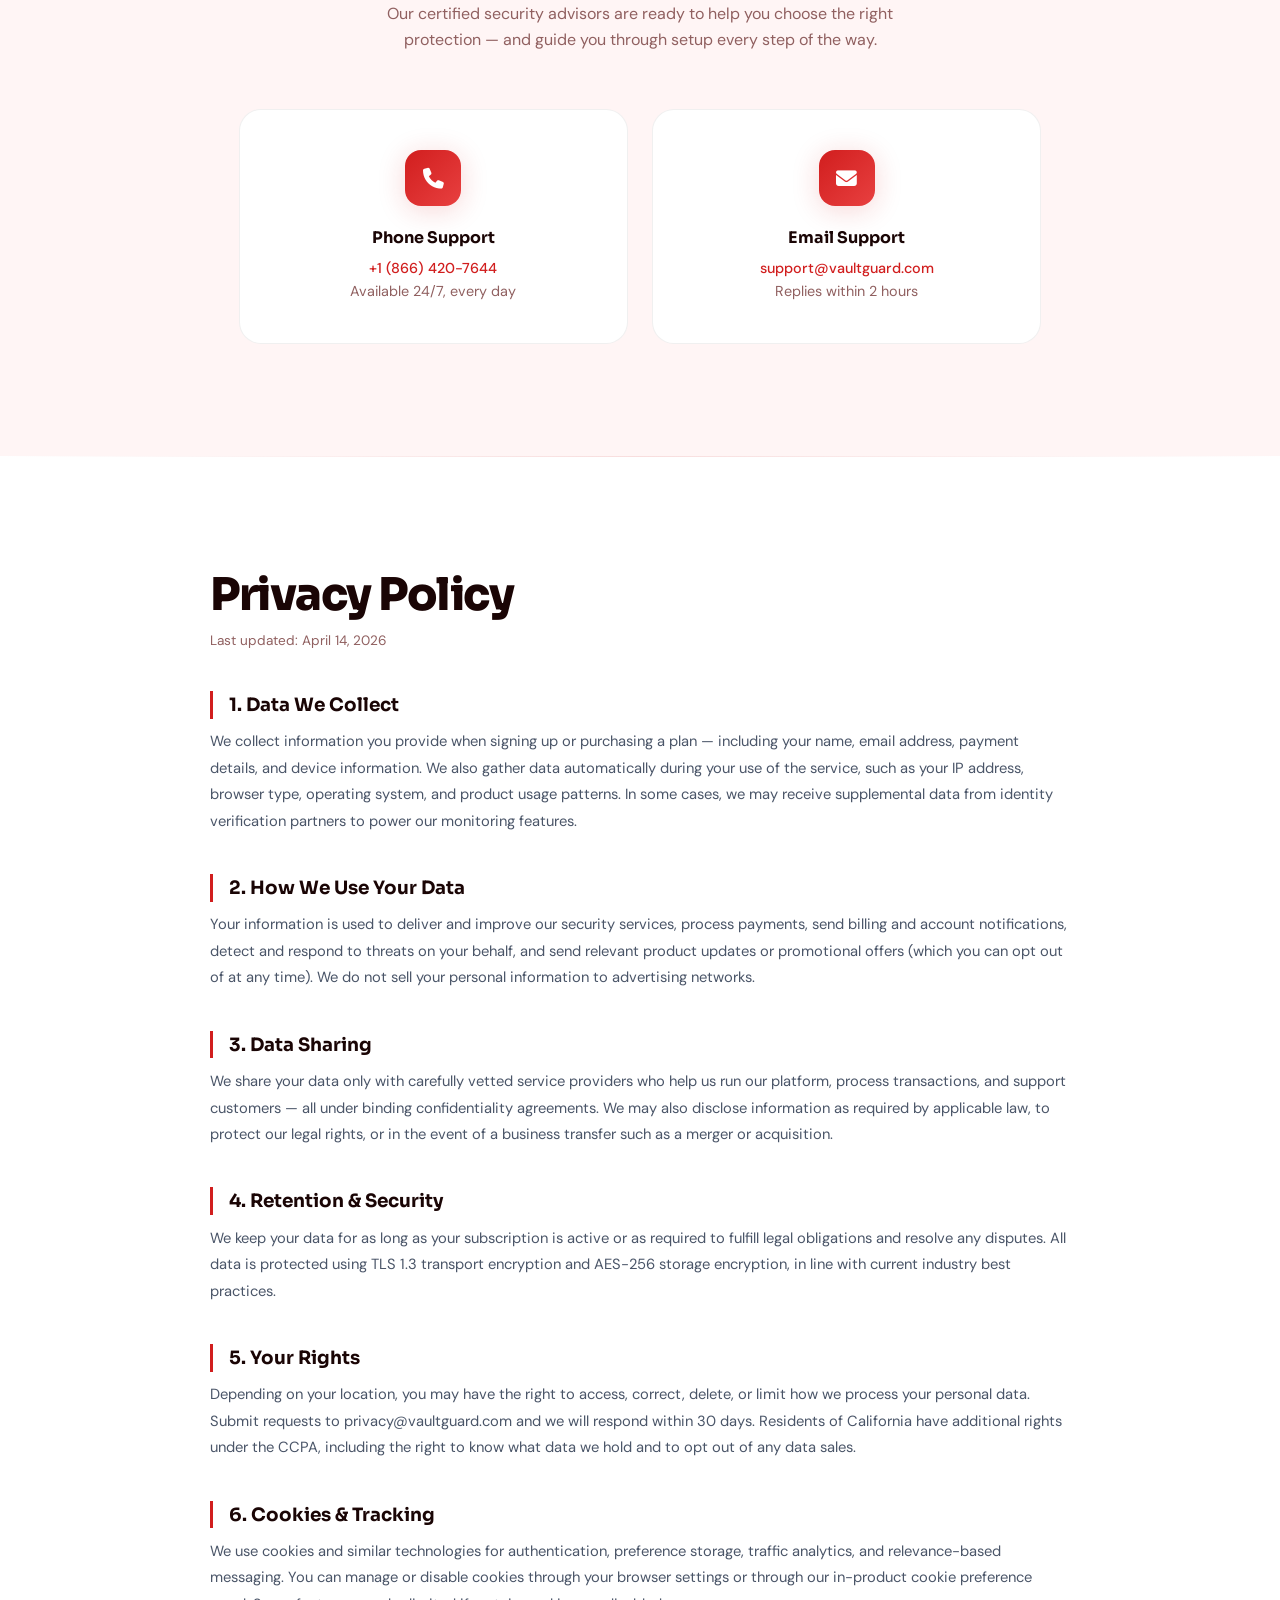
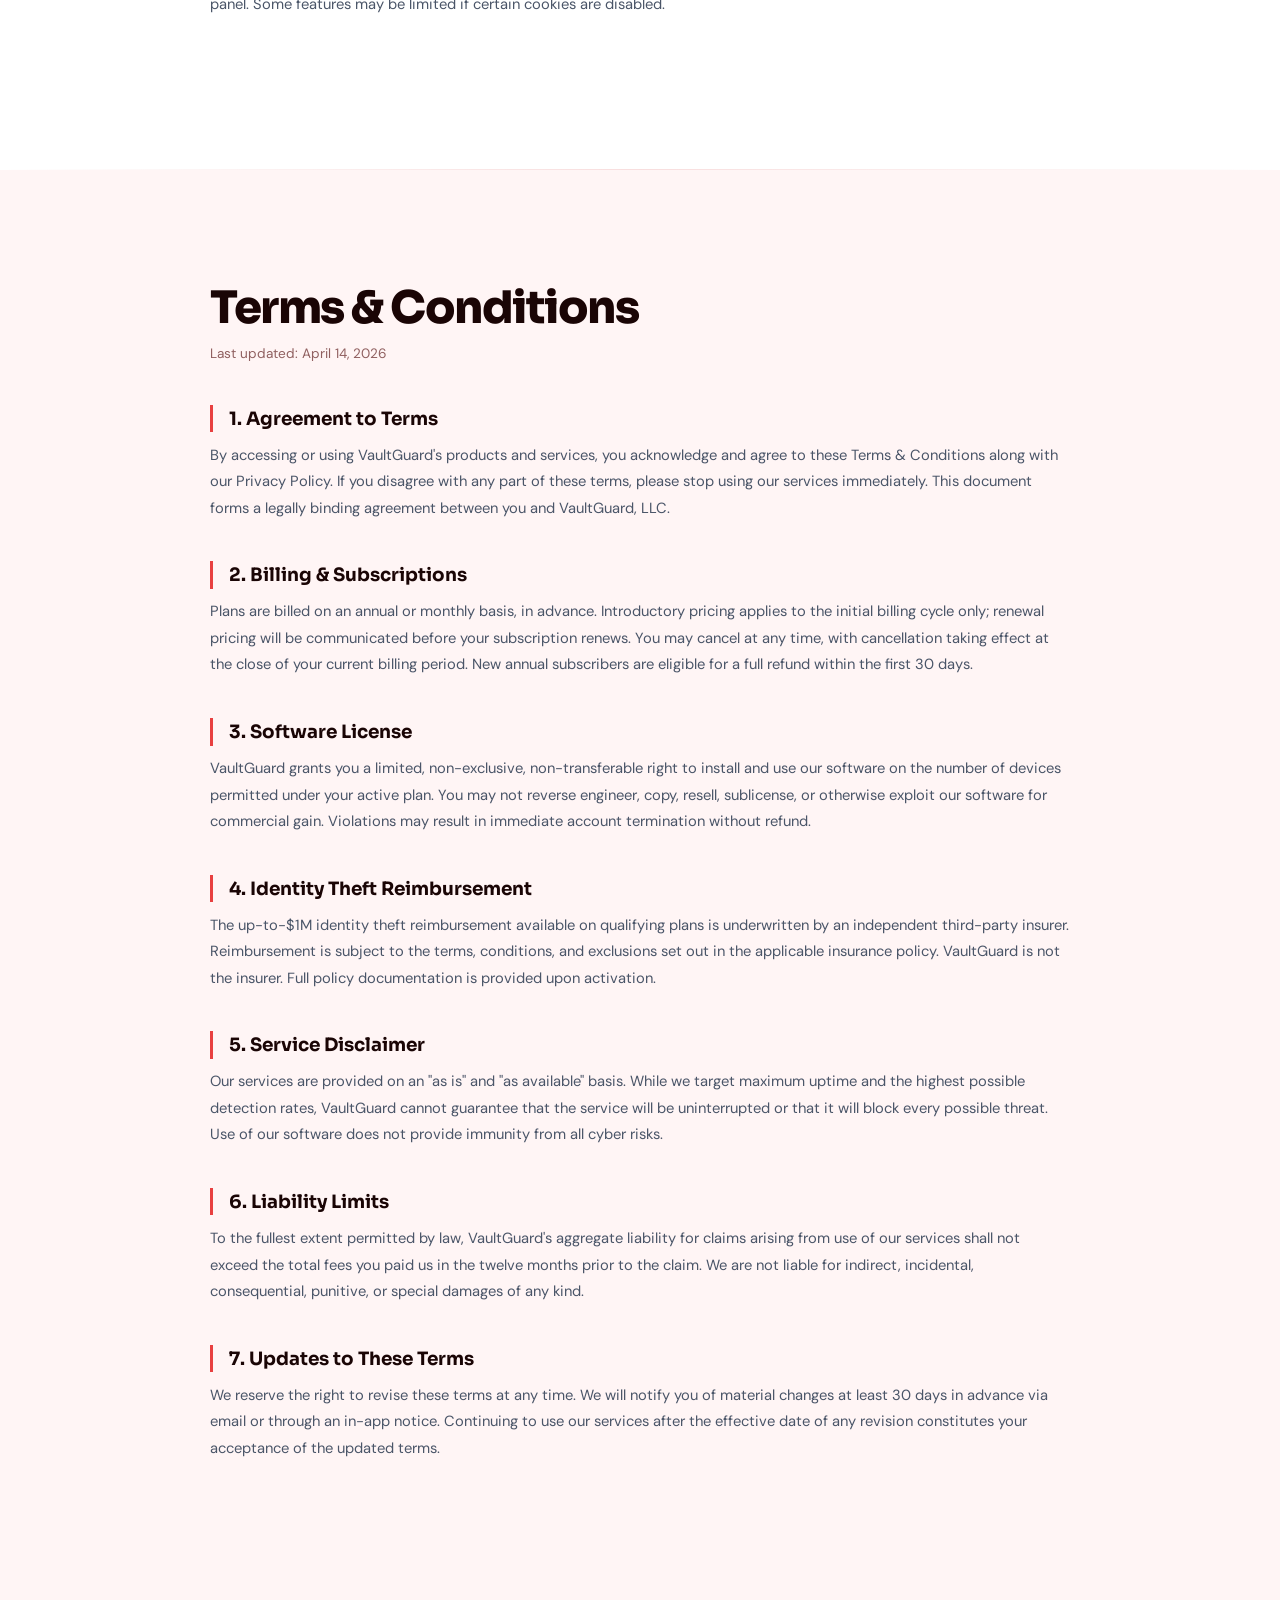
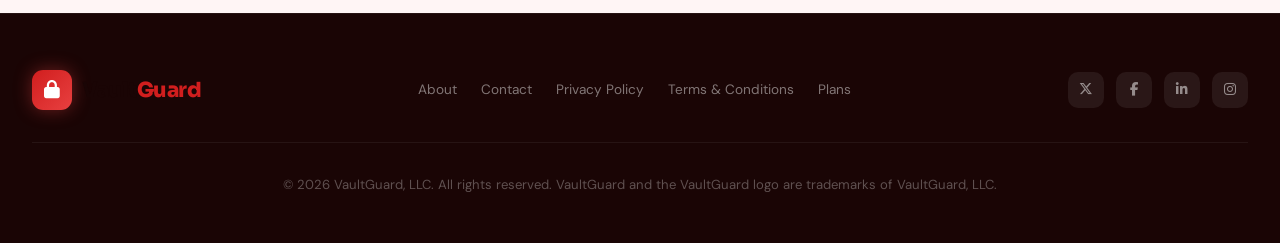
==== commit 87630d48: "Update index.html" ====
--- a/index.html
+++ b/index.html
@@ -3,599 +3,610 @@
 <head>
 <meta charset="UTF-8">
 <meta name="viewport" content="width=device-width, initial-scale=1.0">
-<title>ShieldCore — AI-Powered Antivirus Protection</title>
+<title>VaultGuard — Complete Digital Security Suite</title>
 <link href="https://cdn.jsdelivr.net/npm/bootstrap@5.3.2/dist/css/bootstrap.min.css" rel="stylesheet">
-<link href="https://fonts.googleapis.com/css2?family=Plus+Jakarta+Sans:wght@400;500;600;700;800&family=Inter:wght@300;400;500;600&display=swap" rel="stylesheet">
+<link href="https://fonts.googleapis.com/css2?family=Sora:wght@400;500;600;700;800&family=DM+Sans:wght@300;400;500;600&display=swap" rel="stylesheet">
 <link href="https://cdnjs.cloudflare.com/ajax/libs/font-awesome/6.5.0/css/all.min.css" rel="stylesheet">
 <style>
   :root {
-    --c1: #0a0e1a;
-    --c2: #1a0505;
-    --c3: #3d0c0c;
-    --c4: #c01818;
-    --c5: #e84040;
-    --c6: #ffffff;
-    --c7: #fdeaea;
-    --c8: #ff3c5a;
-    --c9: #fff5f5;
-    --c10: #8a6060;
-    --r1: 16px;
-    --r2: 32px;
-    --sh1: 0 4px 32px rgba(192,24,24,0.18);
-    --sh2: 0 8px 48px rgba(192,24,24,0.28);
-    --t1: font-family:'Plus Jakarta Sans',sans-serif;
-    --t2: font-family:'Inter',sans-serif;
+    --base: #1a0505;
+    --deep: #0d0000;
+    --mid: #3d0c0c;
+    --prime: #d11e1e;
+    --bright: #e84040;
+    --white: #ffffff;
+    --offwhite: #fff5f5;
+    --accent: #ff6060;
+    --muted: #906060;
+    --rad-sm: 14px;
+    --rad-lg: 28px;
+    --glow-sm: 0 4px 28px rgba(209,30,30,0.18);
+    --glow-md: 0 8px 44px rgba(209,30,30,0.28);
+    --font-head: 'Sora', sans-serif;
+    --font-body: 'DM Sans', sans-serif;
   }
 
   *, *::before, *::after { box-sizing: border-box; margin: 0; padding: 0; }
   html { scroll-behavior: smooth; }
-  body { font-family: 'Inter', sans-serif; background: var(--c6); color: var(--c1); overflow-x: hidden; }
-
-  /* ─── NAV ─── */
-  .xn-wrap { background: white; padding: 0 2rem; position: sticky; top: 0; z-index: 1000; border-bottom: 1px solid rgba(255,255,255,0.07); }
-  .xn-inner { display: flex; align-items: center; justify-content: space-between; height: 68px; max-width: 1280px; margin: 0 auto; }
-  .xn-logo { display: flex; align-items: center; gap: 10px; text-decoration: none; }
-  .xn-logo-icon { width: 38px; height: 38px; background: linear-gradient(135deg, var(--c4), var(--c5)); border-radius: 10px; display: grid; place-items: center; font-size: 18px; color: #fff; box-shadow: 0 0 18px rgba(232,64,64,0.4); }
-  .xn-logo-text { font-family: 'Plus Jakarta Sans', sans-serif; font-weight: 800; font-size: 1.25rem; color: #fff; letter-spacing: -0.5px; }
-  .xn-logo-text span { color: var(--c5); }
-  .xn-menu { display: flex; gap: 2rem; list-style: none; }
-  .xn-menu a { color: gray; text-decoration: none; font-size: 0.9rem; font-weight: 500; letter-spacing: 0.3px; transition: color 0.2s; }
-  .xn-menu a:hover { color: gray; }
-  @media (max-width: 991px) { .xn-menu { display: none !important; } }
-
-  /* ─── HERO BANNER ─── */
-  .xh-sec { min-height: 88vh; background: var(--c1); position: relative; overflow: hidden; display: flex; align-items: center; }
-  .xh-bg { position: absolute; inset: 0; background: radial-gradient(ellipse 80% 60% at 70% 50%, rgba(192,24,24,0.22) 0%, transparent 70%), radial-gradient(ellipse 50% 40% at 20% 80%, rgba(232,64,64,0.12) 0%, transparent 60%); }
-  .xh-grid { position: absolute; inset: 0; background-image: linear-gradient(rgba(255,255,255,0.03) 1px, transparent 1px), linear-gradient(90deg, rgba(255,255,255,0.03) 1px, transparent 1px); background-size: 60px 60px; }
-  .xh-content { position: relative; z-index: 2; max-width: 1280px; margin: 0 auto; padding: 6rem 2rem; }
-  .xh-badge { display: inline-flex; align-items: center; gap: 8px; background: rgba(192,24,24,0.15); border: 1px solid rgba(192,24,24,0.35); color: var(--c5); font-size: 0.8rem; font-weight: 600; letter-spacing: 1px; text-transform: uppercase; padding: 6px 16px; border-radius: 100px; margin-bottom: 1.5rem; }
-  .xh-title { font-family: 'Plus Jakarta Sans', sans-serif; font-size: clamp(2.8rem, 6vw, 5rem); font-weight: 800; color: #fff; line-height: 1.05; letter-spacing: -2px; margin-bottom: 1.5rem; }
-  .xh-title em { font-style: normal; background: linear-gradient(90deg, var(--c4), var(--c5)); -webkit-background-clip: text; -webkit-text-fill-color: transparent; background-clip: text; }
-  .xh-sub { font-size: 1.15rem; color: rgba(255,255,255,0.6); max-width: 520px; line-height: 1.7; margin-bottom: 2.5rem; }
-  .xh-btns { display: flex; gap: 1rem; flex-wrap: wrap; }
-  .xh-btn-p { background: linear-gradient(135deg, var(--c4), var(--c5)); color: #fff; padding: 14px 32px; border-radius: 100px; font-weight: 600; font-size: 1rem; text-decoration: none; border: none; cursor: pointer; transition: transform 0.2s, box-shadow 0.2s; box-shadow: var(--sh2); }
-  .xh-btn-p:hover { transform: translateY(-2px); box-shadow: 0 12px 40px rgba(192,24,24,0.45); color: #fff; }
-  .xh-btn-s { background: transparent; color: #fff; padding: 14px 32px; border-radius: 100px; font-weight: 600; font-size: 1rem; text-decoration: none; border: 1.5px solid rgba(255,255,255,0.25); transition: border-color 0.2s, background 0.2s; }
-  .xh-btn-s:hover { border-color: var(--c5); background: rgba(232,64,64,0.08); color: var(--c5); }
-  .xh-stats { display: flex; gap: 3rem; margin-top: 4rem; flex-wrap: wrap; }
-  .xh-stat-num { font-family: 'Plus Jakarta Sans', sans-serif; font-size: 2rem; font-weight: 800; color: #fff; }
-  .xh-stat-lbl { font-size: 0.82rem; color: rgba(255,255,255,0.5); margin-top: 2px; }
-  .xh-shield { position: absolute; right: 8%; top: 50%; transform: translateY(-50%); width: min(420px, 40vw); opacity: 0.85; }
-  .xh-shield-svg { width: 100%; height: auto; animation: xfloat 4s ease-in-out infinite; }
-  @keyframes xfloat { 0%,100% { transform: translateY(0); } 50% { transform: translateY(-18px); } }
-
-  /* ─── CALL NOW SECTION ─── */
-  .xcn-sec { background: white; padding: 2.5rem 2rem; }
-  .xcn-inner { max-width: 1280px; margin: 0 auto; display: flex; align-items: center; justify-content: center; gap: 1.5rem; flex-wrap: wrap; text-align: center; }
-  .xcn-label { font-family: 'Plus Jakarta Sans', sans-serif; font-size: 1.2rem; font-weight: 700; color: black; letter-spacing: 0.5px; }
-  .xcn-btn { display: inline-flex; align-items: center; gap: 10px; background: #bd0900; color: white; font-family: 'Plus Jakarta Sans', sans-serif; font-weight: 800; font-size: 1.1rem; padding: 14px 36px; border-radius: 100px; text-decoration: none; border: none; cursor: pointer; box-shadow: 0 6px 30px rgba(0,0,0,0.2); transition: transform 0.2s, box-shadow 0.2s; letter-spacing: -0.3px; }
-  .xcn-btn:hover { transform: translateY(-2px) scale(1.02); box-shadow: 0 10px 40px rgba(0,0,0,0.3);}
-  .xcn-btn i { font-size: 1.1rem; }
-
-  /* ─── PLANS ─── */
-  .xpl-sec { background: var(--c9); padding: 7rem 2rem; }
-  .xs-title { font-family: 'Plus Jakarta Sans', sans-serif; font-size: clamp(2rem, 4vw, 2.8rem); font-weight: 800; letter-spacing: -1.5px; color: var(--c1); text-align: center; margin-bottom: 0.75rem; }
-  .xs-sub { text-align: center; color: var(--c10); font-size: 1rem; max-width: 500px; margin: 0 auto 3.5rem; line-height: 1.65; }
-  .xpl-card { background: #fff; border-radius: 24px; padding: 2.5rem 2rem; border: 1.5px solid rgba(0,0,0,0.06); position: relative; transition: transform 0.25s, box-shadow 0.25s; height: 100%; }
-  .xpl-card:hover { transform: translateY(-6px); box-shadow: var(--sh2); }
-  .xpl-card.xpl-featured { border-color: var(--c4); box-shadow: var(--sh2); transform: scale(1.04); }
-  .xpl-card.xpl-featured:hover { transform: scale(1.04) translateY(-6px); }
-  .xpl-badge { position: absolute; top: -14px; left: 50%; transform: translateX(-50%); background: linear-gradient(90deg, var(--c4), var(--c5)); color: #fff; font-size: 0.7rem; font-weight: 700; letter-spacing: 1px; text-transform: uppercase; padding: 5px 18px; border-radius: 100px; white-space: nowrap; }
-  .xpl-tag { font-size: 0.72rem; font-weight: 600; color: var(--c10); text-transform: uppercase; letter-spacing: 1px; margin-bottom: 0.5rem; }
-  .xpl-name { font-family: 'Plus Jakarta Sans', sans-serif; font-size: 1.3rem; font-weight: 800; color: var(--c1); margin-bottom: 1.25rem; }
-  .xpl-price { font-family: 'Plus Jakarta Sans', sans-serif; font-size: 2.8rem; font-weight: 800; color: var(--c1); line-height: 1; }
-  .xpl-price sup { font-size: 1.4rem; vertical-align: top; margin-top: 8px; }
-  .xpl-price span { font-size: 0.95rem; font-weight: 400; color: var(--c10); }
-  .xpl-old { font-size: 0.9rem; color: var(--c10); text-decoration: line-through; margin-top: 4px; }
-  .xpl-save { font-size: 0.82rem; font-weight: 700; color: var(--c8); margin-left: 8px; }
-  .xpl-devices { font-size: 0.85rem; color: var(--c10); margin-bottom: 1.5rem; margin-top: 0.25rem; }
-  .xpl-buy { display: block; width: 100%; text-align: center; padding: 13px; border-radius: 100px; font-weight: 700; font-size: 0.95rem; text-decoration: none; transition: all 0.2s; margin-bottom: 1.75rem; border: none; cursor: pointer; }
-  .xpl-buy-primary { background: linear-gradient(135deg, var(--c4), var(--c5)); color: #fff; box-shadow: var(--sh1); }
-  .xpl-buy-primary:hover { box-shadow: var(--sh2); transform: translateY(-1px); color: #fff; }
-  .xpl-buy-outline { background: transparent; color: var(--c4); border: 1.5px solid var(--c4) !important; }
-  .xpl-buy-outline:hover { background: var(--c4); color: #fff; }
-  .xpl-feat { list-style: none; padding: 0; margin: 0; }
-  .xpl-feat li { display: flex; align-items: center; gap: 10px; font-size: 0.88rem; padding: 7px 0; border-bottom: 1px solid rgba(0,0,0,0.04); color: var(--c1); }
-  .xpl-feat li:last-child { border-bottom: none; }
-  .xpl-feat li.xpl-no { color: var(--c10); }
-  .xpl-feat li i { width: 16px; flex-shrink: 0; font-size: 0.8rem; }
-  .xpl-feat li i.fa-check { color: var(--c4); }
-  .xpl-feat li i.fa-xmark { color: #ccc; }
-  .xpl-explore { display: block; text-align: center; margin-top: 1.25rem; font-size: 0.85rem; color: var(--c4); font-weight: 600; text-decoration: none; }
-  .xpl-explore:hover { text-decoration: underline; color: var(--c3); }
-  .xpl-guarantee { text-align: center; margin-top: 2.5rem; font-size: 0.9rem; color: var(--c10); }
-  .xpl-guarantee i { color: var(--c4); margin-right: 6px; }
+  body { font-family: var(--font-body); background: var(--white); color: var(--base); overflow-x: hidden; }
+
+  /* ─── NAVBAR ─── */
+  .nv-bar { background: white; padding: 0 2rem; position: sticky; top: 0; z-index: 1000; border-bottom: 1px solid rgba(0,0,0,0.07); box-shadow: 0 2px 12px rgba(0,0,0,0.05); }
+  .nv-container { display: flex; align-items: center; justify-content: space-between; height: 70px; max-width: 1300px; margin: 0 auto; }
+  .nv-brand { display: flex; align-items: center; gap: 10px; text-decoration: none; }
+  .nv-brand-icon { width: 40px; height: 40px; background: linear-gradient(135deg, var(--prime), var(--bright)); border-radius: 11px; display: grid; place-items: center; font-size: 18px; color: #fff; box-shadow: 0 0 18px rgba(232,64,64,0.4); }
+  .nv-brand-name { font-family: var(--font-head); font-weight: 800; font-size: 1.3rem; color: var(--base); letter-spacing: -0.5px; }
+  .nv-brand-name span { color: var(--prime); }
+  .nv-links { display: flex; gap: 2rem; list-style: none; }
+  .nv-links a { color: var(--muted); text-decoration: none; font-size: 0.9rem; font-weight: 500; transition: color 0.2s; }
+  .nv-links a:hover { color: var(--prime); }
+  @media (max-width: 991px) { .nv-links { display: none !important; } }
+
+  /* ─── HERO ─── */
+  .hs-wrap { min-height: 88vh; background: var(--base); position: relative; overflow: hidden; display: flex; align-items: center; }
+  .hs-overlay { position: absolute; inset: 0; background: radial-gradient(ellipse 80% 60% at 65% 50%, rgba(209,30,30,0.25) 0%, transparent 70%), radial-gradient(ellipse 50% 40% at 15% 80%, rgba(232,64,64,0.14) 0%, transparent 60%); }
+  .hs-dots { position: absolute; inset: 0; background-image: radial-gradient(rgba(255,255,255,0.04) 1px, transparent 1px); background-size: 32px 32px; }
+  .hs-body { position: relative; z-index: 2; max-width: 1300px; margin: 0 auto; padding: 6rem 2rem; width: 100%; }
+  .hs-pill { display: inline-flex; align-items: center; gap: 8px; background: rgba(209,30,30,0.15); border: 1px solid rgba(232,64,64,0.35); color: var(--accent); font-size: 0.78rem; font-weight: 700; letter-spacing: 1px; text-transform: uppercase; padding: 6px 16px; border-radius: 100px; margin-bottom: 1.5rem; }
+  .hs-headline { font-family: var(--font-head); font-size: clamp(2.6rem, 5.5vw, 4.8rem); font-weight: 800; color: #fff; line-height: 1.06; letter-spacing: -2px; margin-bottom: 1.5rem; }
+  .hs-headline em { font-style: normal; background: linear-gradient(90deg, var(--bright), #70b0ff); -webkit-background-clip: text; -webkit-text-fill-color: transparent; background-clip: text; }
+  .hs-tagline { font-size: 1.1rem; color: rgba(255,255,255,0.58); max-width: 520px; line-height: 1.75; margin-bottom: 2.5rem; }
+  .hs-actions { display: flex; gap: 1rem; flex-wrap: wrap; }
+  .hs-cta-main { background: linear-gradient(135deg, var(--prime), var(--bright)); color: #fff; padding: 14px 34px; border-radius: 100px; font-weight: 700; font-size: 1rem; text-decoration: none; border: none; cursor: pointer; transition: transform 0.2s, box-shadow 0.2s; box-shadow: var(--glow-md); }
+  .hs-cta-main:hover { transform: translateY(-2px); box-shadow: 0 14px 40px rgba(209,30,30,0.45); color: #fff; }
+  .hs-cta-ghost { background: transparent; color: #fff; padding: 14px 34px; border-radius: 100px; font-weight: 600; font-size: 1rem; text-decoration: none; border: 1.5px solid rgba(255,255,255,0.22); transition: border-color 0.2s, background 0.2s; }
+  .hs-cta-ghost:hover { border-color: var(--accent); background: rgba(232,64,64,0.1); color: var(--accent); }
+  .hs-metrics { display: flex; gap: 3rem; margin-top: 4rem; flex-wrap: wrap; }
+  .hs-metric-val { font-family: var(--font-head); font-size: 2rem; font-weight: 800; color: #fff; }
+  .hs-metric-txt { font-size: 0.8rem; color: rgba(255,255,255,0.48); margin-top: 3px; }
+
+  /* ─── HOTLINE BANNER ─── */
+  .hl-strip { background: white; padding: 2.4rem 2rem; border-bottom: 1px solid #eee; }
+  .hl-strip-inner { max-width: 1300px; margin: 0 auto; display: flex; align-items: center; justify-content: center; gap: 1.5rem; flex-wrap: wrap; text-align: center; }
+  .hl-strip-msg { font-family: var(--font-head); font-size: 1.15rem; font-weight: 700; color: var(--base); }
+  .hl-strip-btn { display: inline-flex;
+  align-items: center;
+  gap: 0px;
+  background: var(--prime);
+  color: white;
+  font-family: var(--font-head);
+  font-weight: 700;
+  font-size: 1rem;
+  padding: 15px 25px;
+  border-radius: 100px;
+  text-decoration: none;
+  border: none;
+  cursor: pointer;
+  box-shadow: 0 6px 28px rgba(209,30,30,0.3);
+  transition: transform 0.2s, box-shadow 0.2s; }
+  
+  .hl-strip-btn:hover { transform: translateY(-2px) scale(1.02); box-shadow: 0 10px 36px rgba(209,30,30,0.45); color: #fff; }
+
+  /* ─── PROMISE SECTION ─── */
+  .pm-sec { background: #fff; padding: 6rem 2rem; }
+  .pm-inner { max-width: 1300px; margin: 0 auto; }
+  .sec-heading { font-family: var(--font-head); font-size: clamp(1.9rem, 3.8vw, 2.8rem); font-weight: 800; letter-spacing: -1.5px; color: var(--base); text-align: center; margin-bottom: 0.75rem; }
+  .sec-subtext { text-align: center; color: var(--muted); font-size: 1rem; max-width: 520px; margin: 0 auto 3.5rem; line-height: 1.65; }
+  .pm-card { background: var(--offwhite); border-radius: 22px; padding: 2.2rem 1.8rem; border: 1.5px solid rgba(209,30,30,0.08); height: 100%; transition: transform 0.25s, box-shadow 0.25s; }
+  .pm-card:hover { transform: translateY(-5px); box-shadow: var(--glow-md); }
+  .pm-icon-wrap { width: 52px; height: 52px; background: linear-gradient(135deg, var(--prime), var(--bright)); border-radius: 14px; display: grid; place-items: center; font-size: 1.3rem; color: #fff; margin-bottom: 1rem; box-shadow: 0 0 20px rgba(209,30,30,0.3); }
+  .pm-card-title { font-family: var(--font-head); font-weight: 700; font-size: 1.05rem; color: var(--base); margin-bottom: 0.5rem; }
+  .pm-card-desc { font-size: 0.88rem; color: var(--muted); line-height: 1.68; }
+
+  /* ─── PRICING PLANS ─── */
+  .pr-sec { background: var(--offwhite); padding: 7rem 2rem; }
+  .plan-tile { background: #fff; border-radius: 22px; padding: 2.4rem 2rem; border: 1.5px solid rgba(0,0,0,0.06); position: relative; transition: transform 0.25s, box-shadow 0.25s; height: 100%; }
+  .plan-tile:hover { transform: translateY(-6px); box-shadow: var(--glow-md); }
+  .plan-tile.plan-highlight { border-color: var(--prime); box-shadow: var(--glow-md); transform: scale(1.04); }
+  .plan-tile.plan-highlight:hover { transform: scale(1.04) translateY(-6px); }
+  .plan-ribbon { position: absolute; top: -14px; left: 50%; transform: translateX(-50%); background: linear-gradient(90deg, var(--prime), var(--bright)); color: #fff; font-size: 0.7rem; font-weight: 700; letter-spacing: 1px; text-transform: uppercase; padding: 5px 18px; border-radius: 100px; white-space: nowrap; }
+  .plan-category { font-size: 0.72rem; font-weight: 600; color: var(--muted); text-transform: uppercase; letter-spacing: 1px; margin-bottom: 0.5rem; }
+  .plan-title { font-family: var(--font-head); font-size: 1.3rem; font-weight: 800; color: var(--base); margin-bottom: 1.2rem; }
+  .plan-amount { font-family: var(--font-head); font-size: 2.8rem; font-weight: 800; color: var(--base); line-height: 1; }
+  .plan-amount sup { font-size: 1.4rem; vertical-align: top; margin-top: 8px; }
+  .plan-amount span { font-size: 0.95rem; font-weight: 400; color: var(--muted); }
+  .plan-was { font-size: 0.9rem; color: var(--muted); text-decoration: line-through; margin-top: 4px; }
+  .plan-savings { font-size: 0.82rem; font-weight: 700; color: #1a9e5c; margin-left: 8px; }
+  .plan-scope { font-size: 0.85rem; color: var(--muted); margin-bottom: 1.5rem; margin-top: 0.3rem; }
+  .plan-cta { display: block; width: 100%; text-align: center; padding: 13px; border-radius: 100px; font-weight: 700; font-size: 0.95rem; text-decoration: none; transition: all 0.2s; margin-bottom: 1.75rem; border: none; cursor: pointer; }
+  .plan-cta-filled { background: linear-gradient(135deg, var(--prime), var(--bright)); color: #fff; box-shadow: var(--glow-sm); }
+  .plan-cta-filled:hover { box-shadow: var(--glow-md); transform: translateY(-1px); color: #fff; }
+  .plan-cta-lined { background: transparent; color: var(--prime); border: 1.5px solid var(--prime) !important; }
+  .plan-cta-lined:hover { background: var(--prime); color: #fff; }
+  .plan-perks { list-style: none; padding: 0; margin: 0; }
+  .plan-perks li { display: flex; align-items: center; gap: 10px; font-size: 0.88rem; padding: 7px 0; border-bottom: 1px solid rgba(0,0,0,0.04); color: var(--base); }
+  .plan-perks li:last-child { border-bottom: none; }
+  .plan-perks li.perk-off { color: var(--muted); }
+  .plan-perks li i { width: 16px; flex-shrink: 0; font-size: 0.8rem; }
+  .plan-perks li i.fa-check { color: var(--prime); }
+  .plan-perks li i.fa-xmark { color: #ccc; }
+  .plan-more { display: block; text-align: center; margin-top: 1.25rem; font-size: 0.85rem; color: var(--prime); font-weight: 600; text-decoration: none; }
+  .plan-more:hover { text-decoration: underline; color: var(--mid); }
+  .plan-footnote { text-align: center; margin-top: 2.5rem; font-size: 0.9rem; color: var(--muted); }
+  .plan-footnote i { color: var(--prime); margin-right: 6px; }
+
+  /* ─── ASSURANCE SECTION ─── */
+  .as-sec { background: #fff; padding: 6rem 2rem; }
+  .as-inner { max-width: 1300px; margin: 0 auto; }
+  .as-title { font-family: var(--font-head); font-size: clamp(1.8rem, 3.5vw, 2.5rem); font-weight: 800; color: var(--base); text-align: center; margin-bottom: 0.5rem; letter-spacing: -1px; }
+  .as-title span { color: var(--prime); }
+  .as-item { padding: 1rem 0.5rem; }
+  .as-emblem { width: 90px; height: 90px; border-radius: 50%; background: linear-gradient(145deg, #c01818, var(--prime)); display: flex; align-items: center; justify-content: center; margin: 0 auto 1.5rem; box-shadow: 0 8px 28px rgba(209,30,30,0.3); font-size: 1.8rem; color: #fff; flex-direction: column; gap: 2px; }
+  .as-pct { font-family: var(--font-head); font-size: 0.65rem; font-weight: 700; color: rgba(255,255,255,0.9); line-height: 1; }
+  .as-label { font-family: var(--font-head); font-size: 1.5rem; font-weight: 800; color: #fff; letter-spacing: -1px; }
+  .as-name { font-family: var(--font-head); font-size: 1.05rem; font-weight: 700; color: var(--base); margin-bottom: 0.6rem; line-height: 1.4; }
+  .as-desc { font-size: 0.88rem; color: #6b7280; line-height: 1.65; max-width: 220px; margin: 0 auto; }
+  .as-desc a { color: var(--prime); font-weight: 600; text-decoration: none; }
+  .as-desc a:hover { text-decoration: underline; }
 
   /* ─── ABOUT ─── */
-  .xab-sec { background: var(--c1); padding: 7rem 2rem; position: relative; overflow: hidden; }
-  .xab-bg { position: absolute; inset: 0; background: radial-gradient(ellipse 50% 60% at 0% 50%, rgba(192,24,24,0.12) 0%, transparent 60%); }
-  .xab-inner { max-width: 1280px; margin: 0 auto; position: relative; z-index: 1; }
-  .xab-sec .xs-title { color: #fff; }
-  .xab-sec .xs-sub { color: rgba(255,255,255,0.55); }
-  .xab-card { background: rgba(255,255,255,0.04); border: 1px solid rgba(255,255,255,0.08); border-radius: 20px; padding: 2rem; transition: background 0.25s, border-color 0.25s; }
-  .xab-card:hover { background: rgba(192,24,24,0.1); border-color: rgba(192,24,24,0.3); }
-  .xab-icon { width: 52px; height: 52px; background: linear-gradient(135deg, var(--c4), var(--c5)); border-radius: 14px; display: grid; place-items: center; font-size: 1.3rem; color: #fff; margin-bottom: 1rem; box-shadow: 0 0 20px rgba(192,24,24,0.35); }
-  .xab-ctitle { font-family: 'Plus Jakarta Sans', sans-serif; font-weight: 700; font-size: 1.05rem; color: #fff; margin-bottom: 0.5rem; }
-  .xab-ctxt { font-size: 0.88rem; color: rgba(255,255,255,0.5); line-height: 1.65; }
-  .xab-story { color: rgba(255,255,255,0.65); font-size: 1rem; line-height: 1.8; max-width: 680px; margin: 0 auto 3.5rem; text-align: center; }
+  .ab-sec { background: var(--base); padding: 7rem 2rem; position: relative; overflow: hidden; }
+  .ab-glow { position: absolute; inset: 0; background: radial-gradient(ellipse 50% 60% at 0% 50%, rgba(209,30,30,0.12) 0%, transparent 60%); }
+  .ab-wrap { max-width: 1300px; margin: 0 auto; position: relative; z-index: 1; }
+  .ab-sec .sec-heading { color: #fff; }
+  .ab-sec .sec-subtext { color: rgba(255,255,255,0.5); }
+  .ab-tile { background: rgba(255,255,255,0.04); border: 1px solid rgba(255,255,255,0.08); border-radius: 20px; padding: 2rem; transition: background 0.25s, border-color 0.25s; }
+  .ab-tile:hover { background: rgba(209,30,30,0.1); border-color: rgba(232,64,64,0.3); }
+  .ab-icon-box { width: 52px; height: 52px; background: linear-gradient(135deg, var(--prime), var(--bright)); border-radius: 14px; display: grid; place-items: center; font-size: 1.3rem; color: #fff; margin-bottom: 1rem; box-shadow: 0 0 20px rgba(209,30,30,0.35); }
+  .ab-tile-title { font-family: var(--font-head); font-weight: 700; font-size: 1.05rem; color: #fff; margin-bottom: 0.5rem; }
+  .ab-tile-body { font-size: 0.88rem; color: rgba(255,255,255,0.5); line-height: 1.65; }
+  .ab-story { color: rgba(255,255,255,0.65); font-size: 1rem; line-height: 1.8; max-width: 680px; margin: 0 auto 3.5rem; text-align: center; }
 
   /* ─── CONTACT ─── */
-  .xct-sec { background: var(--c9); padding: 7rem 2rem; }
-  .xct-card { background: #fff; border-radius: 24px; padding: 2.5rem; border: 1.5px solid rgba(0,0,0,0.06); text-align: center; height: 100%; transition: box-shadow 0.25s, transform 0.25s; }
-  .xct-card:hover { box-shadow: var(--sh1); transform: translateY(-4px); }
-  .xct-icon { width: 56px; height: 56px; background: linear-gradient(135deg, var(--c4), var(--c5)); border-radius: 16px; display: grid; place-items: center; font-size: 1.3rem; color: #fff; margin: 0 auto 1.25rem; box-shadow: var(--sh1); }
-  .xct-label { font-family: 'Plus Jakarta Sans', sans-serif; font-weight: 700; font-size: 1rem; color: var(--c1); margin-bottom: 0.4rem; }
-  .xct-val { font-size: 0.9rem; color: var(--c10); line-height: 1.6; }
-  .xct-val a { color: var(--c4); text-decoration: none; font-weight: 500; }
-  .xct-val a:hover { text-decoration: underline; }
+  .ct-sec { background: var(--offwhite); padding: 7rem 2rem; }
+  .ct-tile { background: #fff; border-radius: 22px; padding: 2.5rem; border: 1.5px solid rgba(0,0,0,0.06); text-align: center; height: 100%; transition: box-shadow 0.25s, transform 0.25s; }
+  .ct-tile:hover { box-shadow: var(--glow-sm); transform: translateY(-4px); }
+  .ct-icon-box { width: 56px; height: 56px; background: linear-gradient(135deg, var(--prime), var(--bright)); border-radius: 16px; display: grid; place-items: center; font-size: 1.3rem; color: #fff; margin: 0 auto 1.25rem; box-shadow: var(--glow-sm); }
+  .ct-heading { font-family: var(--font-head); font-weight: 700; font-size: 1rem; color: var(--base); margin-bottom: 0.4rem; }
+  .ct-detail { font-size: 0.9rem; color: var(--muted); line-height: 1.6; }
+  .ct-detail a { color: var(--prime); text-decoration: none; font-weight: 500; }
+  .ct-detail a:hover { text-decoration: underline; }
 
   /* ─── PRIVACY ─── */
-  .xpv-sec { background: #fff; padding: 7rem 2rem; }
-  .xpv-inner { max-width: 860px; margin: 0 auto; }
-  .xpv-block { margin-bottom: 2.5rem; }
-  .xpv-h { font-family: 'Plus Jakarta Sans', sans-serif; font-size: 1.15rem; font-weight: 700; color: var(--c1); margin-bottom: 0.6rem; padding-left: 1rem; border-left: 3px solid var(--c4); }
-  .xpv-p { font-size: 0.92rem; color: #4a5568; line-height: 1.8; }
+  .pv-sec { background: #fff; padding: 7rem 2rem; }
+  .pv-wrap { max-width: 860px; margin: 0 auto; }
+  .pv-block { margin-bottom: 2.5rem; }
+  .pv-block-title { font-family: var(--font-head); font-size: 1.15rem; font-weight: 700; color: var(--base); margin-bottom: 0.6rem; padding-left: 1rem; border-left: 3px solid var(--prime); }
+  .pv-block-body { font-size: 0.92rem; color: #4a5568; line-height: 1.8; }
 
   /* ─── TERMS ─── */
-  .xtm-sec { background: var(--c9); padding: 7rem 2rem; }
-  .xtm-inner { max-width: 860px; margin: 0 auto; }
-  .xtm-block { margin-bottom: 2.5rem; }
-  .xtm-h { font-family: 'Plus Jakarta Sans', sans-serif; font-size: 1.15rem; font-weight: 700; color: var(--c1); margin-bottom: 0.6rem; padding-left: 1rem; border-left: 3px solid var(--c5); }
-  .xtm-p { font-size: 0.92rem; color: #4a5568; line-height: 1.8; }
+  .tm-sec { background: var(--offwhite); padding: 7rem 2rem; }
+  .tm-wrap { max-width: 860px; margin: 0 auto; }
+  .tm-block { margin-bottom: 2.5rem; }
+  .tm-block-title { font-family: var(--font-head); font-size: 1.15rem; font-weight: 700; color: var(--base); margin-bottom: 0.6rem; padding-left: 1rem; border-left: 3px solid var(--bright); }
+  .tm-block-body { font-size: 0.92rem; color: #4a5568; line-height: 1.8; }
 
   /* ─── FOOTER ─── */
-  .xft-sec { background: var(--c1); padding: 3.5rem 2rem 2rem; border-top: 1px solid rgba(255,255,255,0.06); }
-  .xft-inner { max-width: 1280px; margin: 0 auto; }
-  .xft-top { display: flex; align-items: center; justify-content: space-between; flex-wrap: wrap; gap: 1.5rem; padding-bottom: 2rem; border-bottom: 1px solid rgba(255,255,255,0.06); margin-bottom: 2rem; }
-  .xft-links { display: flex; gap: 1.5rem; flex-wrap: wrap; }
-  .xft-links a { color: rgba(255,255,255,0.45); font-size: 0.85rem; text-decoration: none; transition: color 0.2s; }
-  .xft-links a:hover { color: var(--c5); }
-  .xft-copy { font-size: 0.82rem; color: rgba(255,255,255,0.3); text-align: center; }
-  .xft-social { display: flex; gap: 12px; }
-  .xft-soc-btn { width: 36px; height: 36px; border-radius: 10px; background: rgba(255,255,255,0.07); display: grid; place-items: center; color: rgba(255,255,255,0.5); font-size: 0.85rem; text-decoration: none; transition: background 0.2s, color 0.2s; }
-  .xft-soc-btn:hover { background: var(--c4); color: #fff; }
-
-  /* ─── FLOATING CALL BTN ─── */
-  .xfb-float { position: fixed; bottom: 28px; right: 28px; z-index: 9999; display: flex; align-items: center; gap: 10px; background: #d13333; color: #fff; font-family: 'Plus Jakarta Sans', sans-serif; font-weight: 700; font-size: 0.9rem; padding: 13px 22px; border-radius: 100px; text-decoration: none; box-shadow: 0 8px 32px rgba(255,60,90,0.45); border: none; cursor: pointer; transition: transform 0.2s, box-shadow 0.2s; animation: xpulse 2.5s ease-in-out infinite; }
-  .xfb-float:hover { transform: scale(1.05) translateY(-2px); box-shadow: 0 12px 40px rgba(255,60,90,0.6); color: #fff; animation: none; }
-  @keyframes xpulse { 0%,100% { box-shadow: 0 8px 32px rgba(255,60,90,0.45); } 50% { box-shadow: 0 8px 48px rgba(255,60,90,0.75), 0 0 0 10px rgba(255,60,90,0.12); } }
-
-  /* ─── SECTION DIVIDER ─── */
-  .xdiv { height: 1px; background: linear-gradient(90deg, transparent, rgba(192,24,24,0.15), transparent); }
-
-  /* ─── GUARANTEE ─── */
-  .xgr-sec { background: #fff; padding: 6rem 2rem; }
-  .xgr-inner { max-width: 1280px; margin: 0 auto; }
-  .xgr-title { font-family: 'Plus Jakarta Sans', sans-serif; font-size: clamp(1.8rem, 3.5vw, 2.5rem); font-weight: 800; color: var(--c1); text-align: center; margin-bottom: 0.5rem; letter-spacing: -1px; line-height: 1.2; }
-  .xgr-title span { color: var(--c4); }
-  .xgr-item { padding: 1rem 0.5rem; }
-  .xgr-icon { width: 90px; height: 90px; border-radius: 50%; background: linear-gradient(145deg, #d94040, var(--c4)); display: flex; align-items: center; justify-content: center; margin: 0 auto 1.5rem; box-shadow: 0 8px 28px rgba(192,24,24,0.3); position: relative; font-size: 1.8rem; color: #fff; flex-direction: column; gap: 2px; }
-  .xgr-pct { font-family: 'Plus Jakarta Sans', sans-serif; font-size: 0.65rem; font-weight: 700; color: rgba(255,255,255,0.9); line-height: 1; }
-  .xgr-ai { font-family: 'Plus Jakarta Sans', sans-serif; font-size: 1.5rem; font-weight: 800; color: #fff; letter-spacing: -1px; }
-  .xgr-name { font-family: 'Plus Jakarta Sans', sans-serif; font-size: 1.05rem; font-weight: 700; color: var(--c1); margin-bottom: 0.6rem; line-height: 1.4; }
-  .xgr-desc { font-size: 0.88rem; color: #6b7280; line-height: 1.65; max-width: 220px; margin: 0 auto; }
-  .xgr-desc a { color: var(--c4); font-weight: 600; text-decoration: none; }
-  .xgr-desc a:hover { text-decoration: underline; }
-
-  /* ─── UTILITY ─── */
-  .xmt1 { margin-top: 4px; }
-  .xmt2 { margin-top: 1rem; }
+  .ft-wrap { background: var(--base); padding: 3.5rem 2rem 2rem; border-top: 1px solid rgba(255,255,255,0.06); }
+  .ft-inner { max-width: 1300px; margin: 0 auto; }
+  .ft-top { display: flex; align-items: center; justify-content: space-between; flex-wrap: wrap; gap: 1.5rem; padding-bottom: 2rem; border-bottom: 1px solid rgba(255,255,255,0.06); margin-bottom: 2rem; }
+  .ft-nav { display: flex; gap: 1.5rem; flex-wrap: wrap; }
+  .ft-nav a { color: rgba(255,255,255,0.45); font-size: 0.85rem; text-decoration: none; transition: color 0.2s; }
+  .ft-nav a:hover { color: var(--accent); }
+  .ft-copyright { font-size: 0.82rem; color: rgba(255,255,255,0.3); text-align: center; }
+  .ft-socials { display: flex; gap: 12px; }
+  .ft-soc-icon { width: 36px; height: 36px; border-radius: 10px; background: rgba(255,255,255,0.07); display: grid; place-items: center; color: rgba(255,255,255,0.5); font-size: 0.85rem; text-decoration: none; transition: background 0.2s, color 0.2s; }
+  .ft-soc-icon:hover { background: var(--prime); color: #fff; }
+
+  /* ─── FLOATING BUTTON ─── */
+  .float-ring { position: fixed; bottom: 28px; right: 28px; z-index: 9999; display: flex; align-items: center; gap: 10px; background: var(--prime); color: #fff; font-family: var(--font-head); font-weight: 700; font-size: 0.9rem; padding: 13px 22px; border-radius: 100px; text-decoration: none; box-shadow: 0 8px 32px rgba(209,30,30,0.45); border: none; cursor: pointer; transition: transform 0.2s, box-shadow 0.2s; animation: ring-pulse 2.5s ease-in-out infinite; }
+  .float-ring:hover { transform: scale(1.05) translateY(-2px); box-shadow: 0 12px 40px rgba(209,30,30,0.6); color: #fff; animation: none; }
+  @keyframes ring-pulse { 0%,100% { box-shadow: 0 8px 32px rgba(209,30,30,0.45); } 50% { box-shadow: 0 8px 48px rgba(209,30,30,0.75), 0 0 0 10px rgba(209,30,30,0.12); } }
+
+  /* ─── DIVIDER ─── */
+  .seg-line { height: 1px; background: linear-gradient(90deg, transparent, rgba(209,30,30,0.15), transparent); }
+
+  /* ─── HELPERS ─── */
+  .u-mt-xs { margin-top: 4px; }
+  .u-mt-sm { margin-top: 1rem; }
 </style>
 </head>
 <body>
 
 <!-- FLOATING CALL BUTTON -->
-<a href="tel:+18664207644" class="xfb-float">
+<a href="tel:+18664207644" class="float-ring">
   <i class="fas fa-phone"></i> Call Now
 </a>
 
 <!-- ═══════════════════════════════════════
-     1. HEADER / NAV
-════════════════════════════════════════ -->
-<nav id="about" class="xn-wrap">
-  <div class="xn-inner">
-    <!-- Logo -->
-    <a href="#" class="xn-logo">
-      <div class="xn-logo-text"><img src="https://i.postimg.cc/d0TNv8FJ/logo.png" class="img-fluid" alt="Description of image" style="width: 200px;"></div>
+     1. NAVBAR
+════════════════════════════════════════ -->
+<nav class="nv-bar">
+  <div class="nv-container">
+    <a href="#" class="nv-brand">
+      <img src="https://i.postimg.cc/4NDmxZTf/main-logo.png" class="img-fluid" alt="VaultGuard logo" style="width: 200px;">
     </a>
-    <!-- Desktop Menu -->
-    <ul class="xn-menu d-none d-lg-flex">
-      <li><a href="#about-sec">About</a></li>
-      <li><a href="#contact-sec">Contact</a></li>
-      <li><a href="#privacy-sec">Privacy</a></li>
-      <li><a href="#terms-sec">Terms</a></li>
+    <ul class="nv-links d-none d-lg-flex">
+      <li><a href="#about-us">About</a></li>
+      <li><a href="#reach-us">Contact</a></li>
+      <li><a href="#privacy-policy">Privacy</a></li>
+      <li><a href="#terms-of-use">Terms</a></li>
     </ul>
   </div>
 </nav>
-<img src="https://i.postimg.cc/kXkLXHXd/zeroweb.webp" class="img-fluid" alt="Description of image" style="width: 100%;">
-<!-- ═══════════════════════════════════════
-     2. HERO BANNER
-════════════════════════════════════════ -->
-<section class="xh-sec" style="display:none;">
-  <div class="xh-bg"></div>
-  <div class="xh-grid"></div>
-  <div class="xh-content w-100">
-    <div class="row align-items-center g-5" style="max-width:1280px;margin:0 auto;">
+
+<!-- FULL-WIDTH BANNER IMAGE -->
+<img src="https://i.postimg.cc/jSMmhqdN/hero-banner.webp" class="img-fluid" alt="VaultGuard Security Banner" style="width: 100%;">
+
+<!-- ═══════════════════════════════════════
+     2. HERO (hidden — banner takes priority)
+════════════════════════════════════════ -->
+<section class="hs-wrap" style="display:none;">
+  <div class="hs-overlay"></div>
+  <div class="hs-dots"></div>
+  <div class="hs-body">
+    <div class="row align-items-center g-5" style="max-width:1300px;margin:0 auto;">
       <div class="col-lg-6">
-        <div class="xh-badge"><i class="fas fa-bolt"></i> AI-Powered Protection</div>
-        <h1 class="xh-title">Stay <em>Secure</em><br>Against Every<br>Threat.</h1>
-        <p class="xh-sub">Real-time antivirus, identity protection, and privacy tools that work silently in the background — so you never have to worry.</p>
-      <div class="col-lg-6 d-none d-lg-flex justify-content-center">
-        <div class="xh-shield">
-          <svg class="xh-shield-svg" viewBox="0 0 400 440" fill="none" xmlns="http://www.w3.org/2000/svg">
-            <defs>
-              <linearGradient id="sg1" x1="0%" y1="0%" x2="100%" y2="100%">
-                <stop offset="0%" stop-color="#c01818" stop-opacity="0.5"/>
-                <stop offset="100%" stop-color="#e84040" stop-opacity="0.2"/>
-              </linearGradient>
-              <linearGradient id="sg2" x1="0%" y1="0%" x2="100%" y2="100%">
-                <stop offset="0%" stop-color="#c01818"/>
-                <stop offset="100%" stop-color="#e84040"/>
-              </linearGradient>
-            </defs>
-            <!-- Outer glow rings -->
-            <ellipse cx="200" cy="220" rx="190" ry="190" fill="rgba(192,24,24,0.04)"/>
-            <ellipse cx="200" cy="220" rx="155" ry="155" fill="rgba(192,24,24,0.06)"/>
-            <!-- Shield body -->
-            <path d="M200 28 L348 88 L348 216 C348 304 272 370 200 400 C128 370 52 304 52 216 L52 88 Z" fill="url(#sg1)" stroke="url(#sg2)" stroke-width="2.5"/>
-            <!-- Inner shield detail -->
-            <path d="M200 64 L316 112 L316 212 C316 282 256 336 200 360 C144 336 84 282 84 212 L84 112 Z" fill="rgba(232,64,64,0.08)" stroke="rgba(232,64,64,0.2)" stroke-width="1.5"/>
-            <!-- Checkmark -->
-            <path d="M145 218 L180 253 L262 172" stroke="url(#sg2)" stroke-width="14" stroke-linecap="round" stroke-linejoin="round"/>
-            <!-- Dots -->
-            <circle cx="200" cy="48" r="5" fill="#e84040" opacity="0.6"/>
-            <circle cx="344" cy="104" r="4" fill="#c01818" opacity="0.5"/>
-            <circle cx="58" cy="104" r="4" fill="#c01818" opacity="0.5"/>
-          </svg>
-        </div>
-      </div>
-    </div>
-  </div>
-</section>
-
-<!-- ═══════════════════════════════════════
-     3. CALL NOW SECTION
-════════════════════════════════════════ -->
-<section class="xcn-sec">
-  <div class="xcn-inner">
-    <div class="xcn-label">🛡️ Need help right now? Talk to a security expert — available 24/7</div>
-    <a href="tel:+18664207644" class="xcn-btn">
-      <i class="fas fa-phone"></i> Call Now: +1-866-420-7644
+        <div class="hs-pill"><i class="fas fa-bolt"></i> Next-Gen Threat Defense</div>
+        <h1 class="hs-headline">Guard Your <em>Digital Life</em><br>From Every<br>Angle.</h1>
+        <p class="hs-tagline">Comprehensive antivirus, identity monitoring, and privacy tools that run quietly in the background — so you stay protected around the clock.</p>
+        <div class="hs-actions">
+          <a href="#reach-us" class="hs-cta-main">Get Protected Now</a>
+          <a href="#pricing-plans" class="hs-cta-ghost">View Plans</a>
+        </div>
+        <div class="hs-metrics">
+          <div>
+            <div class="hs-metric-val">60M+</div>
+            <div class="hs-metric-txt">Devices Protected</div>
+          </div>
+          <div>
+            <div class="hs-metric-val">99.97%</div>
+            <div class="hs-metric-txt">Threat Detection Rate</div>
+          </div>
+          <div>
+            <div class="hs-metric-val">24/7</div>
+            <div class="hs-metric-txt">Live Expert Support</div>
+          </div>
+        </div>
+      </div>
+    </div>
+  </div>
+</section>
+
+<!-- ═══════════════════════════════════════
+     3. HOTLINE STRIP
+════════════════════════════════════════ -->
+<section class="hl-strip">
+  <div class="hl-strip-inner">
+    <div class="hl-strip-msg">🔒 Speak with a security specialist right now — available 24 hours a day, 7 days a week</div>
+    <a href="tel:+18664207644" class="hl-strip-btn">
+      Call Support: +1 (866) 420-7644
     </a>
   </div>
 </section>
 
 <!-- ═══════════════════════════════════════
-     GUARANTEE SECTION
-════════════════════════════════════════ -->
-<section class="xgr-sec">
-  <div class="xgr-inner">
-    <h2 class="xgr-title">The ShieldCore Protection <span>Guarantee</span></h2>
+     4. OUR PROMISE (Guarantee)
+════════════════════════════════════════ -->
+<section class="as-sec">
+  <div class="as-inner">
+    <h2 class="as-title">The <span>Commitment</span></h2>
     <div class="row g-5 justify-content-center text-center mt-2">
       <div class="col-lg-3 col-sm-6">
-        <div class="xgr-item">
-          <div class="xgr-icon">
+        <div class="as-item">
+          <div class="as-emblem">
             <i class="fas fa-medal"></i>
-            <span class="xgr-pct">100%</span>
+            <span class="as-pct">100%</span>
           </div>
-          <div class="xgr-name">30-Day Money-Back<br>Guarantee</div>
-          <div class="xgr-desc">for peace of mind with a risk-free option to try any plan</div>
+          <div class="as-name">30-Day Full<br>Refund Guarantee</div>
+          <div class="as-desc">Try any plan completely risk-free — full refund if you're not satisfied</div>
         </div>
       </div>
       <div class="col-lg-3 col-sm-6">
-        <div class="xgr-item">
-          <div class="xgr-icon">
-            <i class="fas fa-shield-halved"></i>
+        <div class="as-item">
+          <div class="as-emblem">
+            <i class="fas fa-lock"></i>
           </div>
-          <div class="xgr-name">Personalized<br>Protection</div>
-          <div class="xgr-desc">to meet the individualized needs of you and your family</div>
+          <div class="as-name">Tailored<br>Coverage</div>
+          <div class="as-desc">Security plans built around your unique lifestyle and household needs</div>
         </div>
       </div>
       <div class="col-lg-3 col-sm-6">
-        <div class="xgr-item">
-          <div class="xgr-icon">
-            <span class="xgr-ai">AI</span>
+        <div class="as-item">
+          <div class="as-emblem">
+            <span class="as-label">AI</span>
           </div>
-          <div class="xgr-name">AI-Powered<br>Technology</div>
-          <div class="xgr-desc">for real-time protection against new and evolving threats</div>
+          <div class="as-name">Machine Learning<br>Defense Engine</div>
+          <div class="as-desc">Adaptive AI models that identify and neutralize threats in real time</div>
         </div>
       </div>
       <div class="col-lg-3 col-sm-6">
-        <div class="xgr-item">
-          <div class="xgr-icon">
+        <div class="as-item">
+          <div class="as-emblem">
             <i class="fas fa-headset"></i>
           </div>
-          <div class="xgr-name">24/7 Customer<br>Assistance</div>
-          <div class="xgr-desc">with around-the-clock <a href="#contact-sec">support</a> and troubleshooting</div>
-        </div>
-      </div>
-    </div>
-  </div>
-</section>
-
-<div class="xdiv"></div>
-
-<!-- ═══════════════════════════════════════
-     4. PLANS
-════════════════════════════════════════ -->
-<section id="plans-sec" class="xpl-sec">
-  <div style="max-width:1280px;margin:0 auto;">
-    <h2 class="xs-title">All Plans Backed by Our<br>30-Day Money-Back Guarantee</h2>
-    <p class="xs-sub">Choose the protection level that fits your life. Upgrade or cancel anytime.</p>
+          <div class="as-name">Round-the-Clock<br>Expert Help</div>
+          <div class="as-desc">Real professionals ready to assist via phone or chat at any hour — <a href="#reach-us">reach us anytime</a></div>
+        </div>
+      </div>
+    </div>
+  </div>
+</section>
+
+<div class="seg-line"></div>
+
+<!-- ═══════════════════════════════════════
+     5. PRICING PLANS
+════════════════════════════════════════ -->
+<section id="pricing-plans" class="pr-sec">
+  <div style="max-width:1300px;margin:0 auto;">
+    <h2 class="sec-heading">Every Plan Includes Our<br>30-Day Money-Back Promise</h2>
+    <p class="sec-subtext">Pick the coverage level that fits your household. Upgrade, downgrade, or cancel whenever you want.</p>
 
     <div class="row g-4 align-items-stretch justify-content-center">
-      <!-- Plan 1: Essential -->
+
+      <!-- PLAN 1: Starter -->
       <div class="col-lg-4 col-md-6 d-flex">
-        <div class="xpl-card d-flex flex-column w-100">
-          <div class="xpl-tag">Best Starter Value</div>
-          <div class="xpl-name">Essential</div>
-          <div class="xpl-price"><sup>$</sup>39<span>.99<sup>*</sup> /yr</span></div>
-          <div class="xpl-old">$119.99 <span class="xpl-save">Save $80.00</span></div>
-          <div class="xpl-devices"><i class="fas fa-laptop me-1"></i> 5 devices &nbsp;·&nbsp; 1 user</div>
-          <a href="#contact-sec" class="xpl-buy xpl-buy-outline">Buy</a>
-          <ul class="xpl-feat flex-grow-1">
-            <li><i class="fas fa-check"></i> Scam Detector</li>
-            <li><i class="fas fa-check"></i> Award-winning Antivirus</li>
-            <li><i class="fas fa-check"></i> Secure VPN</li>
-            <li><i class="fas fa-check"></i> Identity monitoring & alerts</li>
-            <li><i class="fas fa-check"></i> Web protection</li>
-            <li class="xpl-no"><i class="fas fa-xmark"></i> Personal info & online account scans</li>
-            <li class="xpl-no"><i class="fas fa-xmark"></i> Social Privacy Manager</li>
-            <li class="xpl-no"><i class="fas fa-xmark"></i> Up to $1M identity theft coverage</li>
-            <li class="xpl-no"><i class="fas fa-xmark"></i> Bank & credit card transaction monitoring</li>
-            <li class="xpl-no"><i class="fas fa-xmark"></i> Credit score, report & monitoring</li>
-            <li class="xpl-no"><i class="fas fa-xmark"></i> Identity restoration support</li>
-            <li class="xpl-no"><i class="fas fa-xmark"></i> Credit lock & security freeze</li>
-            <li class="xpl-no"><i class="fas fa-xmark"></i> Parental controls</li>
-            <li class="xpl-no"><i class="fas fa-xmark"></i> 401(k), investment & loan monitoring</li>
+        <div class="plan-tile d-flex flex-column w-100">
+          <div class="plan-category">Entry-Level Protection</div>
+          <div class="plan-title">Starter Shield</div>
+          <div class="plan-amount"><sup>$</sup>34<span>.99<sup>*</sup> /yr</span></div>
+          <div class="plan-was">$109.99 <span class="plan-savings">Save $75.00</span></div>
+          <div class="plan-scope"><i class="fas fa-laptop me-1"></i> Up to 5 devices &nbsp;·&nbsp; 1 user</div>
+          <a href="#reach-us" class="plan-cta plan-cta-lined">Get Started</a>
+          <ul class="plan-perks flex-grow-1">
+            <li><i class="fas fa-check"></i> Fraud &amp; Scam Alert System</li>
+            <li><i class="fas fa-check"></i> Industry-leading Antivirus Engine</li>
+            <li><i class="fas fa-check"></i> Encrypted VPN Access</li>
+            <li><i class="fas fa-check"></i> Identity Breach Monitoring</li>
+            <li><i class="fas fa-check"></i> Safe Browsing &amp; Web Filter</li>
+            <li class="perk-off"><i class="fas fa-xmark"></i> Personal Data Removal Requests</li>
+            <li class="perk-off"><i class="fas fa-xmark"></i> Social Media Privacy Scanner</li>
+            <li class="perk-off"><i class="fas fa-xmark"></i> Up to $1M ID Theft Reimbursement</li>
+            <li class="perk-off"><i class="fas fa-xmark"></i> Bank &amp; Card Transaction Alerts</li>
+            <li class="perk-off"><i class="fas fa-xmark"></i> Credit Score Tracker</li>
+            <li class="perk-off"><i class="fas fa-xmark"></i> Identity Restoration Specialists</li>
+            <li class="perk-off"><i class="fas fa-xmark"></i> Credit Freeze &amp; Lock Tools</li>
+            <li class="perk-off"><i class="fas fa-xmark"></i> Family Parental Controls</li>
+            <li class="perk-off"><i class="fas fa-xmark"></i> Investment &amp; Retirement Monitoring</li>
           </ul>
-          <a href="#plans-sec" class="xpl-explore">Explore Starter Plans →</a>
-        </div>
-      </div>
-
-      <!-- Plan 2: Advanced Individual (Featured) -->
+          <a href="#pricing-plans" class="plan-more">See Starter Plan Details →</a>
+        </div>
+      </div>
+
+      <!-- PLAN 2: Premium Individual (Featured) -->
       <div class="col-lg-4 col-md-6 d-flex">
-        <div class="xpl-card xpl-featured d-flex flex-column w-100">
-          <div class="xpl-badge">⭐ Best User Value</div>
-          <div class="xpl-tag mt-3">McAfee+ Advanced Individual</div>
-          <div class="xpl-name">Advanced Individual</div>
-          <div class="xpl-price"><sup>$</sup>89<span>.99<sup>*</sup> /yr</span></div>
-          <div class="xpl-old">$199.99 <span class="xpl-save">Save $110.00</span></div>
-          <div class="xpl-devices"><i class="fas fa-infinity me-1"></i> All devices &nbsp;·&nbsp; 1 user</div>
-          <a href="#contact-sec" class="xpl-buy xpl-buy-primary">Buy</a>
-          <ul class="xpl-feat flex-grow-1">
-            <li><i class="fas fa-check"></i> Scam Detector</li>
-            <li><i class="fas fa-check"></i> Award-winning Antivirus</li>
-            <li><i class="fas fa-check"></i> Secure VPN</li>
-            <li><i class="fas fa-check"></i> Identity monitoring & alerts</li>
-            <li><i class="fas fa-check"></i> Web protection</li>
-            <li><i class="fas fa-check"></i> Personal info & online account removal</li>
-            <li><i class="fas fa-check"></i> Social Privacy Manager</li>
-            <li><i class="fas fa-check"></i> Up to $1M identity theft coverage</li>
-            <li><i class="fas fa-check"></i> Bank & credit card transaction monitoring</li>
-            <li><i class="fas fa-check"></i> Credit score, report & monitoring</li>
-            <li><i class="fas fa-check"></i> Identity restoration support</li>
-            <li><i class="fas fa-check"></i> Credit lock & security freeze</li>
-            <li class="xpl-no"><i class="fas fa-xmark"></i> Parental controls</li>
-            <li class="xpl-no"><i class="fas fa-xmark"></i> 401(k), investment & loan monitoring</li>
+        <div class="plan-tile plan-highlight d-flex flex-column w-100">
+          <div class="plan-ribbon">⭐ Most Popular Choice</div>
+          <div class="plan-category u-mt-sm">Complete Personal Security</div>
+          <div class="plan-title">Premium Individual</div>
+          <div class="plan-amount"><sup>$</sup>84<span>.99<sup>*</sup> /yr</span></div>
+          <div class="plan-was">$189.99 <span class="plan-savings">Save $105.00</span></div>
+          <div class="plan-scope"><i class="fas fa-infinity me-1"></i> Unlimited devices &nbsp;·&nbsp; 1 user</div>
+          <a href="#reach-us" class="plan-cta plan-cta-filled">Get Started</a>
+          <ul class="plan-perks flex-grow-1">
+            <li><i class="fas fa-check"></i> Fraud &amp; Scam Alert System</li>
+            <li><i class="fas fa-check"></i> Industry-leading Antivirus Engine</li>
+            <li><i class="fas fa-check"></i> Encrypted VPN Access</li>
+            <li><i class="fas fa-check"></i> Identity Breach Monitoring</li>
+            <li><i class="fas fa-check"></i> Safe Browsing &amp; Web Filter</li>
+            <li><i class="fas fa-check"></i> Personal Data Removal Requests</li>
+            <li><i class="fas fa-check"></i> Social Media Privacy Scanner</li>
+            <li><i class="fas fa-check"></i> Up to $1M ID Theft Reimbursement</li>
+            <li><i class="fas fa-check"></i> Bank &amp; Card Transaction Alerts</li>
+            <li><i class="fas fa-check"></i> Credit Score Tracker</li>
+            <li><i class="fas fa-check"></i> Identity Restoration Specialists</li>
+            <li><i class="fas fa-check"></i> Credit Freeze &amp; Lock Tools</li>
+            <li class="perk-off"><i class="fas fa-xmark"></i> Family Parental Controls</li>
+            <li class="perk-off"><i class="fas fa-xmark"></i> Investment &amp; Retirement Monitoring</li>
           </ul>
-          <a href="#plans-sec" class="xpl-explore">Explore Individual Plans →</a>
-        </div>
-      </div>
-
-      <!-- Plan 3: Advanced Family -->
+          <a href="#pricing-plans" class="plan-more">See Individual Plan Details →</a>
+        </div>
+      </div>
+
+      <!-- PLAN 3: Family Complete -->
       <div class="col-lg-4 col-md-6 d-flex">
-        <div class="xpl-card d-flex flex-column w-100">
-          <div class="xpl-tag">Best Family Value</div>
-          <div class="xpl-name">Advanced Family</div>
-          <div class="xpl-price"><sup>$</sup>119<span>.99<sup>*</sup> /yr</span></div>
-          <div class="xpl-old">$269.99 <span class="xpl-save">Save $150.00</span></div>
-          <div class="xpl-devices"><i class="fas fa-infinity me-1"></i> All devices &nbsp;·&nbsp; 6 family members</div>
-          <a href="#contact-sec" class="xpl-buy xpl-buy-outline">Buy</a>
-          <ul class="xpl-feat flex-grow-1">
-            <li><i class="fas fa-check"></i> Scam Detector</li>
-            <li><i class="fas fa-check"></i> Award-winning Antivirus</li>
-            <li><i class="fas fa-check"></i> Secure VPN</li>
-            <li><i class="fas fa-check"></i> Identity monitoring & alerts</li>
-            <li><i class="fas fa-check"></i> Web protection</li>
-            <li><i class="fas fa-check"></i> Personal info & online account removal</li>
-            <li><i class="fas fa-check"></i> Social Privacy Manager</li>
-            <li><i class="fas fa-check"></i> Up to $1M identity theft coverage</li>
-            <li><i class="fas fa-check"></i> Bank & credit card transaction monitoring</li>
-            <li><i class="fas fa-check"></i> Credit score, report & monitoring</li>
-            <li><i class="fas fa-check"></i> Identity restoration support</li>
-            <li><i class="fas fa-check"></i> Credit lock & security freeze</li>
-            <li><i class="fas fa-check"></i> Parental controls</li>
-            <li class="xpl-no"><i class="fas fa-xmark"></i> 401(k), investment & loan monitoring</li>
+        <div class="plan-tile d-flex flex-column w-100">
+          <div class="plan-category">Best Household Value</div>
+          <div class="plan-title">Family Complete</div>
+          <div class="plan-amount"><sup>$</sup>114<span>.99<sup>*</sup> /yr</span></div>
+          <div class="plan-was">$259.99 <span class="plan-savings">Save $145.00</span></div>
+          <div class="plan-scope"><i class="fas fa-infinity me-1"></i> All devices &nbsp;·&nbsp; Up to 6 members</div>
+          <a href="#reach-us" class="plan-cta plan-cta-lined">Get Started</a>
+          <ul class="plan-perks flex-grow-1">
+            <li><i class="fas fa-check"></i> Fraud &amp; Scam Alert System</li>
+            <li><i class="fas fa-check"></i> Industry-leading Antivirus Engine</li>
+            <li><i class="fas fa-check"></i> Encrypted VPN Access</li>
+            <li><i class="fas fa-check"></i> Identity Breach Monitoring</li>
+            <li><i class="fas fa-check"></i> Safe Browsing &amp; Web Filter</li>
+            <li><i class="fas fa-check"></i> Personal Data Removal Requests</li>
+            <li><i class="fas fa-check"></i> Social Media Privacy Scanner</li>
+            <li><i class="fas fa-check"></i> Up to $1M ID Theft Reimbursement</li>
+            <li><i class="fas fa-check"></i> Bank &amp; Card Transaction Alerts</li>
+            <li><i class="fas fa-check"></i> Credit Score Tracker</li>
+            <li><i class="fas fa-check"></i> Identity Restoration Specialists</li>
+            <li><i class="fas fa-check"></i> Credit Freeze &amp; Lock Tools</li>
+            <li><i class="fas fa-check"></i> Family Parental Controls</li>
+            <li class="perk-off"><i class="fas fa-xmark"></i> Investment &amp; Retirement Monitoring</li>
           </ul>
-          <a href="#plans-sec" class="xpl-explore">Explore Family Plans →</a>
-        </div>
-      </div>
-    </div>
-
-    <p class="xpl-guarantee mt-4">
-      <i class="fas fa-shield-halved"></i>
-      *First year price. Introductory pricing for new customers. <a href="#terms-sec" style="color:var(--c4);">See offer details.</a>
+          <a href="#pricing-plans" class="plan-more">See Family Plan Details →</a>
+        </div>
+      </div>
+    </div>
+
+    <p class="plan-footnote mt-4">
+      <i class="fas fa-lock"></i>
+      *First-year introductory price for new subscribers. Renewal rates apply thereafter. <a href="#terms-of-use" style="color:var(--prime);">View full offer terms.</a>
     </p>
   </div>
 </section>
 
-<div class="xdiv"></div>
-
-<!-- ═══════════════════════════════════════
-     5. ABOUT US
-════════════════════════════════════════ -->
-<section id="about-sec" class="xab-sec">
-  <div class="xab-bg"></div>
-  <div class="xab-inner">
-    <h2 class="xs-title">About ShieldCore</h2>
-    <p class="xab-story">Founded in 2010, ShieldCore has been at the forefront of digital security innovation. Our mission is simple: make enterprise-grade protection accessible to everyone — individuals, families, and businesses alike. Trusted by over 50 million users worldwide, we combine cutting-edge AI with human expertise to keep you safe in an increasingly complex threat landscape.</p>
+<div class="seg-line"></div>
+
+<!-- ═══════════════════════════════════════
+     6. ABOUT US
+════════════════════════════════════════ -->
+<section id="about-us" class="ab-sec">
+  <div class="ab-glow"></div>
+  <div class="ab-wrap">
+    <h2 class="sec-heading">About</h2>
+    <p class="ab-story">Established in 2012, VaultGuard was built on one principle: everyone deserves enterprise-grade security without the enterprise price tag. Today, more than 60 million people across 140 countries rely on our platform to keep their devices, identities, and finances safe. We combine advanced machine learning with a team of dedicated human analysts to stay one step ahead of every emerging threat.</p>
 
     <div class="row g-4">
       <div class="col-md-6 col-lg-3">
-        <div class="xab-card">
-          <div class="xab-icon"><i class="fas fa-brain"></i></div>
-          <div class="xab-ctitle">AI-First Detection</div>
-          <div class="xab-ctxt">Our machine learning models analyze millions of threat signals per second to detect zero-day attacks before they execute.</div>
+        <div class="ab-tile">
+          <div class="ab-icon-box"><i class="fas fa-microchip"></i></div>
+          <div class="ab-tile-title">ML-Driven Detection</div>
+          <div class="ab-tile-body">Our adaptive models process tens of millions of threat signals every minute, stopping zero-day attacks before they reach your device.</div>
         </div>
       </div>
       <div class="col-md-6 col-lg-3">
-        <div class="xab-card">
-          <div class="xab-icon"><i class="fas fa-user-shield"></i></div>
-          <div class="xab-ctitle">Identity Protection</div>
-          <div class="xab-ctxt">We monitor the dark web, data brokers, and breach databases around the clock so your identity stays yours.</div>
+        <div class="ab-tile">
+          <div class="ab-icon-box"><i class="fas fa-fingerprint"></i></div>
+          <div class="ab-tile-title">Identity Safeguarding</div>
+          <div class="ab-tile-body">We scan the dark web, data broker registries, and breach archives continuously so your personal information never falls into the wrong hands.</div>
         </div>
       </div>
       <div class="col-md-6 col-lg-3">
-        <div class="xab-card">
-          <div class="xab-icon"><i class="fas fa-globe-americas"></i></div>
-          <div class="xab-ctitle">Global Threat Intel</div>
-          <div class="xab-ctxt">Insights from 50M+ protected devices worldwide feed into a shared threat intelligence network that benefits every customer.</div>
+        <div class="ab-tile">
+          <div class="ab-icon-box"><i class="fas fa-network-wired"></i></div>
+          <div class="ab-tile-title">Worldwide Threat Network</div>
+          <div class="ab-tile-body">Anonymized signals from 60M+ protected endpoints feed a shared intelligence grid — every customer benefits from the collective defense.</div>
         </div>
       </div>
       <div class="col-md-6 col-lg-3">
-        <div class="xab-card">
-          <div class="xab-icon"><i class="fas fa-headset"></i></div>
-          <div class="xab-ctitle">24/7 Expert Support</div>
-          <div class="xab-ctxt">Real security professionals available via phone, chat, and email — no bots, no runaround, just answers when you need them.</div>
-        </div>
-      </div>
-    </div>
-  </div>
-</section>
-
-<div class="xdiv"></div>
-
-<!-- ═══════════════════════════════════════
-     6. CONTACT US
-════════════════════════════════════════ -->
-<section id="contact-sec" class="xct-sec">
-  <div style="max-width:1280px;margin:0 auto;">
-    <h2 class="xs-title">Contact Us</h2>
-    <p class="xs-sub">Our security experts are standing by to help you find the right protection for your needs.</p>
+        <div class="ab-tile">
+          <div class="ab-icon-box"><i class="fas fa-comments"></i></div>
+          <div class="ab-tile-title">Human-First Support</div>
+          <div class="ab-tile-body">Certified security specialists are available by phone and chat at any hour — real people, real answers, zero runaround.</div>
+        </div>
+      </div>
+    </div>
+  </div>
+</section>
+
+<div class="seg-line"></div>
+
+<!-- ═══════════════════════════════════════
+     7. CONTACT US
+════════════════════════════════════════ -->
+<section id="reach-us" class="ct-sec">
+  <div style="max-width:1300px;margin:0 auto;">
+    <h2 class="sec-heading">Contact Us</h2>
+    <p class="sec-subtext">Our certified security advisors are ready to help you choose the right protection — and guide you through setup every step of the way.</p>
 
     <div class="row g-4 justify-content-center">
       <div class="col-md-4 col-sm-6 d-flex">
-        <div class="xct-card w-100">
-          <div class="xct-icon"><i class="fas fa-phone"></i></div>
-          <div class="xct-label">Phone Support</div>
-          <div class="xct-val"><a href="tel:+18664207644">+1-866-420-7644</a><br>Mon–Sun, 24/7</div>
+        <div class="ct-tile w-100">
+          <div class="ct-icon-box"><i class="fas fa-phone"></i></div>
+          <div class="ct-heading">Phone Support</div>
+          <div class="ct-detail"><a href="tel:+18664207644">+1 (866) 420-7644</a><br>Available 24/7, every day</div>
         </div>
       </div>
       <div class="col-md-4 col-sm-6 d-flex">
-        <div class="xct-card w-100">
-          <div class="xct-icon"><i class="fas fa-envelope"></i></div>
-          <div class="xct-label">Email Us</div>
-          <div class="xct-val"><a href="mailto:support@shieldcore.com">mcafee@shieldcore.com</a><br>Response within 2 hours</div>
-        </div>
-      </div>
-    </div>
-  </div>
-</section>
-
-<div class="xdiv"></div>
-
-<!-- ═══════════════════════════════════════
-     7. PRIVACY POLICY
-════════════════════════════════════════ -->
-<section id="privacy-sec" class="xpv-sec">
-  <div class="xpv-inner">
-    <h2 class="xs-title" style="text-align:left;margin-bottom:0.5rem;">Privacy Policy</h2>
-    <p style="color:var(--c10);font-size:0.85rem;margin-bottom:2.5rem;">Last updated: April 13, 2026</p>
-
-    <div class="xpv-block">
-      <div class="xpv-h">1. Information We Collect</div>
-      <p class="xpv-p">We collect information you provide directly to us — such as name, email address, billing information, and device details — as well as information collected automatically when you use our services, including IP addresses, browser type, operating system, device identifiers, and usage data. We may also receive information from third-party sources such as credit bureaus and identity data providers to enhance our identity monitoring features.</p>
-    </div>
-    <div class="xpv-block">
-      <div class="xpv-h">2. How We Use Your Information</div>
-      <p class="xpv-p">Your information is used to provide, maintain, and improve our security services; process transactions and send billing-related communications; monitor threats and detect malicious activity on your behalf; send security alerts, product updates, and promotional materials (you may opt out at any time); and comply with legal obligations. We do not sell your personal information to third-party advertisers.</p>
-    </div>
-    <div class="xpv-block">
-      <div class="xpv-h">3. Information Sharing</div>
-      <p class="xpv-p">We may share your information with trusted service providers who assist us in operating our platform, processing payments, and delivering customer support — all under strict confidentiality agreements. We may also disclose information when required by law, to protect our rights, or in connection with a merger, acquisition, or sale of assets.</p>
-    </div>
-    <div class="xpv-block">
-      <div class="xpv-h">4. Data Retention & Security</div>
-      <p class="xpv-p">We retain your personal data for as long as your account is active or as needed to provide services, comply with legal obligations, and resolve disputes. We use industry-standard encryption (TLS 1.3, AES-256) and security practices to protect your data both in transit and at rest.</p>
-    </div>
-    <div class="xpv-block">
-      <div class="xpv-h">5. Your Rights</div>
-      <p class="xpv-p">Depending on your jurisdiction, you may have the right to access, correct, delete, or restrict processing of your personal data. To exercise these rights, contact us at privacy@shieldcore.com. We will respond within 30 days. California residents have additional rights under the CCPA, including the right to know and the right to opt out of data sales.</p>
-    </div>
-    <div class="xpv-block">
-      <div class="xpv-h">6. Cookies</div>
-      <p class="xpv-p">We use cookies and similar technologies to authenticate users, remember preferences, analyze traffic, and deliver relevant advertising. You can manage cookie preferences through your browser settings or our cookie preference center. Disabling certain cookies may affect functionality.</p>
-    </div>
-  </div>
-</section>
-
-<div class="xdiv"></div>
-
-<!-- ═══════════════════════════════════════
-     8. TERMS & CONDITIONS
-════════════════════════════════════════ -->
-<section id="terms-sec" class="xtm-sec">
-  <div class="xtm-inner">
-    <h2 class="xs-title" style="text-align:left;margin-bottom:0.5rem;">Terms &amp; Conditions</h2>
-    <p style="color:var(--c10);font-size:0.85rem;margin-bottom:2.5rem;">Last updated: April 13, 2026</p>
-
-    <div class="xtm-block">
-      <div class="xtm-h">1. Acceptance of Terms</div>
-      <p class="xtm-p">By accessing or using ShieldCore's products and services, you agree to be bound by these Terms & Conditions and our Privacy Policy. If you do not agree, please discontinue use of our services immediately. These terms constitute a binding legal agreement between you and ShieldCore, Inc.</p>
-    </div>
-    <div class="xtm-block">
-      <div class="xtm-h">2. Subscription & Billing</div>
-      <p class="xtm-p">Subscription fees are billed annually or monthly in advance. Introductory pricing applies to the first billing period only; renewal rates will be communicated prior to renewal. You may cancel at any time; cancellations take effect at the end of the current billing period. We offer a 30-day money-back guarantee for new customers on annual plans.</p>
-    </div>
-    <div class="xtm-block">
-      <div class="xtm-h">3. License & Permitted Use</div>
-      <p class="xtm-p">ShieldCore grants you a limited, non-exclusive, non-transferable license to install and use the software on the number of devices specified in your plan. You may not reverse engineer, decompile, distribute, sublicense, or use our software for commercial resale. Unauthorized use may result in immediate termination of your account.</p>
-    </div>
-    <div class="xtm-block">
-      <div class="xtm-h">4. Identity Theft Coverage</div>
-      <p class="xtm-p">The $1M identity theft coverage included in qualifying plans is underwritten by a third-party insurer. Coverage is subject to the terms, conditions, and exclusions of the applicable insurance policy. ShieldCore is not the insurer. Please review the full policy documentation provided upon activation of coverage.</p>
-    </div>
-    <div class="xtm-block">
-      <div class="xtm-h">5. Disclaimer of Warranties</div>
-      <p class="xtm-p">Our services are provided "as is" and "as available." While we strive for 99.9% uptime and maximum threat detection, ShieldCore does not warrant that the service will be uninterrupted, error-free, or completely effective against all threats. Use of our services does not guarantee immunity from all cyberattacks.</p>
-    </div>
-    <div class="xtm-block">
-      <div class="xtm-h">6. Limitation of Liability</div>
-      <p class="xtm-p">To the maximum extent permitted by law, ShieldCore's total liability for any claim arising from use of our services shall not exceed the amount you paid us in the twelve months preceding the claim. We are not liable for indirect, incidental, special, punitive, or consequential damages.</p>
-    </div>
-    <div class="xtm-block">
-      <div class="xtm-h">7. Changes to Terms</div>
-      <p class="xtm-p">We reserve the right to modify these terms at any time. We will provide at least 30 days' notice of material changes via email or in-app notification. Continued use of our services after the effective date constitutes acceptance of the revised terms.</p>
-    </div>
-  </div>
-</section>
-
-<!-- ═══════════════════════════════════════
-     9. FOOTER
-════════════════════════════════════════ -->
-<footer class="xft-sec">
-  <div class="xft-inner">
-    <div class="xft-top">
-      <a href="#" class="xn-logo">
-        <div class="xn-logo-icon"><i class="fas fa-shield-halved"></i></div>
-        <div class="xn-logo-text">Shield<span>Core</span></div>
+        <div class="ct-tile w-100">
+          <div class="ct-icon-box"><i class="fas fa-envelope"></i></div>
+          <div class="ct-heading">Email Support</div>
+          <div class="ct-detail"><a href="mailto:support@vaultguard.com">support@vaultguard.com</a><br>Replies within 2 hours</div>
+        </div>
+      </div>
+    </div>
+  </div>
+</section>
+
+<div class="seg-line"></div>
+
+<!-- ═══════════════════════════════════════
+     8. PRIVACY POLICY
+════════════════════════════════════════ -->
+<section id="privacy-policy" class="pv-sec">
+  <div class="pv-wrap">
+    <h2 class="sec-heading" style="text-align:left;margin-bottom:0.5rem;">Privacy Policy</h2>
+    <p style="color:var(--muted);font-size:0.85rem;margin-bottom:2.5rem;">Last updated: April 14, 2026</p>
+
+    <div class="pv-block">
+      <div class="pv-block-title">1. Data We Collect</div>
+      <p class="pv-block-body">We collect information you provide when signing up or purchasing a plan — including your name, email address, payment details, and device information. We also gather data automatically during your use of the service, such as your IP address, browser type, operating system, and product usage patterns. In some cases, we may receive supplemental data from identity verification partners to power our monitoring features.</p>
+    </div>
+    <div class="pv-block">
+      <div class="pv-block-title">2. How We Use Your Data</div>
+      <p class="pv-block-body">Your information is used to deliver and improve our security services, process payments, send billing and account notifications, detect and respond to threats on your behalf, and send relevant product updates or promotional offers (which you can opt out of at any time). We do not sell your personal information to advertising networks.</p>
+    </div>
+    <div class="pv-block">
+      <div class="pv-block-title">3. Data Sharing</div>
+      <p class="pv-block-body">We share your data only with carefully vetted service providers who help us run our platform, process transactions, and support customers — all under binding confidentiality agreements. We may also disclose information as required by applicable law, to protect our legal rights, or in the event of a business transfer such as a merger or acquisition.</p>
+    </div>
+    <div class="pv-block">
+      <div class="pv-block-title">4. Retention &amp; Security</div>
+      <p class="pv-block-body">We keep your data for as long as your subscription is active or as required to fulfill legal obligations and resolve any disputes. All data is protected using TLS 1.3 transport encryption and AES-256 storage encryption, in line with current industry best practices.</p>
+    </div>
+    <div class="pv-block">
+      <div class="pv-block-title">5. Your Rights</div>
+      <p class="pv-block-body">Depending on your location, you may have the right to access, correct, delete, or limit how we process your personal data. Submit requests to privacy@vaultguard.com and we will respond within 30 days. Residents of California have additional rights under the CCPA, including the right to know what data we hold and to opt out of any data sales.</p>
+    </div>
+    <div class="pv-block">
+      <div class="pv-block-title">6. Cookies &amp; Tracking</div>
+      <p class="pv-block-body">We use cookies and similar technologies for authentication, preference storage, traffic analytics, and relevance-based messaging. You can manage or disable cookies through your browser settings or through our in-product cookie preference panel. Some features may be limited if certain cookies are disabled.</p>
+    </div>
+  </div>
+</section>
+
+<div class="seg-line"></div>
+
+<!-- ═══════════════════════════════════════
+     9. TERMS & CONDITIONS
+════════════════════════════════════════ -->
+<section id="terms-of-use" class="tm-sec">
+  <div class="tm-wrap">
+    <h2 class="sec-heading" style="text-align:left;margin-bottom:0.5rem;">Terms &amp; Conditions</h2>
+    <p style="color:var(--muted);font-size:0.85rem;margin-bottom:2.5rem;">Last updated: April 14, 2026</p>
+
+    <div class="tm-block">
+      <div class="tm-block-title">1. Agreement to Terms</div>
+      <p class="tm-block-body">By accessing or using VaultGuard's products and services, you acknowledge and agree to these Terms &amp; Conditions along with our Privacy Policy. If you disagree with any part of these terms, please stop using our services immediately. This document forms a legally binding agreement between you and VaultGuard, LLC.</p>
+    </div>
+    <div class="tm-block">
+      <div class="tm-block-title">2. Billing &amp; Subscriptions</div>
+      <p class="tm-block-body">Plans are billed on an annual or monthly basis, in advance. Introductory pricing applies to the initial billing cycle only; renewal pricing will be communicated before your subscription renews. You may cancel at any time, with cancellation taking effect at the close of your current billing period. New annual subscribers are eligible for a full refund within the first 30 days.</p>
+    </div>
+    <div class="tm-block">
+      <div class="tm-block-title">3. Software License</div>
+      <p class="tm-block-body">VaultGuard grants you a limited, non-exclusive, non-transferable right to install and use our software on the number of devices permitted under your active plan. You may not reverse engineer, copy, resell, sublicense, or otherwise exploit our software for commercial gain. Violations may result in immediate account termination without refund.</p>
+    </div>
+    <div class="tm-block">
+      <div class="tm-block-title">4. Identity Theft Reimbursement</div>
+      <p class="tm-block-body">The up-to-$1M identity theft reimbursement available on qualifying plans is underwritten by an independent third-party insurer. Reimbursement is subject to the terms, conditions, and exclusions set out in the applicable insurance policy. VaultGuard is not the insurer. Full policy documentation is provided upon activation.</p>
+    </div>
+    <div class="tm-block">
+      <div class="tm-block-title">5. Service Disclaimer</div>
+      <p class="tm-block-body">Our services are provided on an "as is" and "as available" basis. While we target maximum uptime and the highest possible detection rates, VaultGuard cannot guarantee that the service will be uninterrupted or that it will block every possible threat. Use of our software does not provide immunity from all cyber risks.</p>
+    </div>
+    <div class="tm-block">
+      <div class="tm-block-title">6. Liability Limits</div>
+      <p class="tm-block-body">To the fullest extent permitted by law, VaultGuard's aggregate liability for claims arising from use of our services shall not exceed the total fees you paid us in the twelve months prior to the claim. We are not liable for indirect, incidental, consequential, punitive, or special damages of any kind.</p>
+    </div>
+    <div class="tm-block">
+      <div class="tm-block-title">7. Updates to These Terms</div>
+      <p class="tm-block-body">We reserve the right to revise these terms at any time. We will notify you of material changes at least 30 days in advance via email or through an in-app notice. Continuing to use our services after the effective date of any revision constitutes your acceptance of the updated terms.</p>
+    </div>
+  </div>
+</section>
+
+<!-- ═══════════════════════════════════════
+     10. FOOTER
+════════════════════════════════════════ -->
+<footer class="ft-wrap">
+  <div class="ft-inner">
+    <div class="ft-top">
+      <a href="#" class="nv-brand">
+        <div class="nv-brand-icon"><i class="fas fa-lock"></i></div>
+        <div class="nv-brand-name">Vault<span>Guard</span></div>
       </a>
-      <div class="xft-links">
-        <a href="#about-sec">About</a>
-        <a href="#contact-sec">Contact</a>
-        <a href="#privacy-sec">Privacy Policy</a>
-        <a href="#terms-sec">Terms & Conditions</a>
-        <a href="#plans-sec">Plans</a>
-      </div>
-      <div class="xft-social">
-        <a href="#" class="xft-soc-btn"><i class="fab fa-x-twitter"></i></a>
-        <a href="#" class="xft-soc-btn"><i class="fab fa-facebook-f"></i></a>
-        <a href="#" class="xft-soc-btn"><i class="fab fa-linkedin-in"></i></a>
-        <a href="#" class="xft-soc-btn"><i class="fab fa-instagram"></i></a>
-      </div>
-    </div>
-    <p class="xft-copy">© 2026 ShieldCore, Inc. All rights reserved. ShieldCore and the ShieldCore logo are trademarks of ShieldCore, Inc.</p>
+      <div class="ft-nav">
+        <a href="#about-us">About</a>
+        <a href="#reach-us">Contact</a>
+        <a href="#privacy-policy">Privacy Policy</a>
+        <a href="#terms-of-use">Terms &amp; Conditions</a>
+        <a href="#pricing-plans">Plans</a>
+      </div>
+      <div class="ft-socials">
+        <a href="#" class="ft-soc-icon"><i class="fab fa-x-twitter"></i></a>
+        <a href="#" class="ft-soc-icon"><i class="fab fa-facebook-f"></i></a>
+        <a href="#" class="ft-soc-icon"><i class="fab fa-linkedin-in"></i></a>
+        <a href="#" class="ft-soc-icon"><i class="fab fa-instagram"></i></a>
+      </div>
+    </div>
+    <p class="ft-copyright">&copy; 2026 VaultGuard, LLC. All rights reserved. VaultGuard and the VaultGuard logo are trademarks of VaultGuard, LLC.</p>
   </div>
 </footer>
 
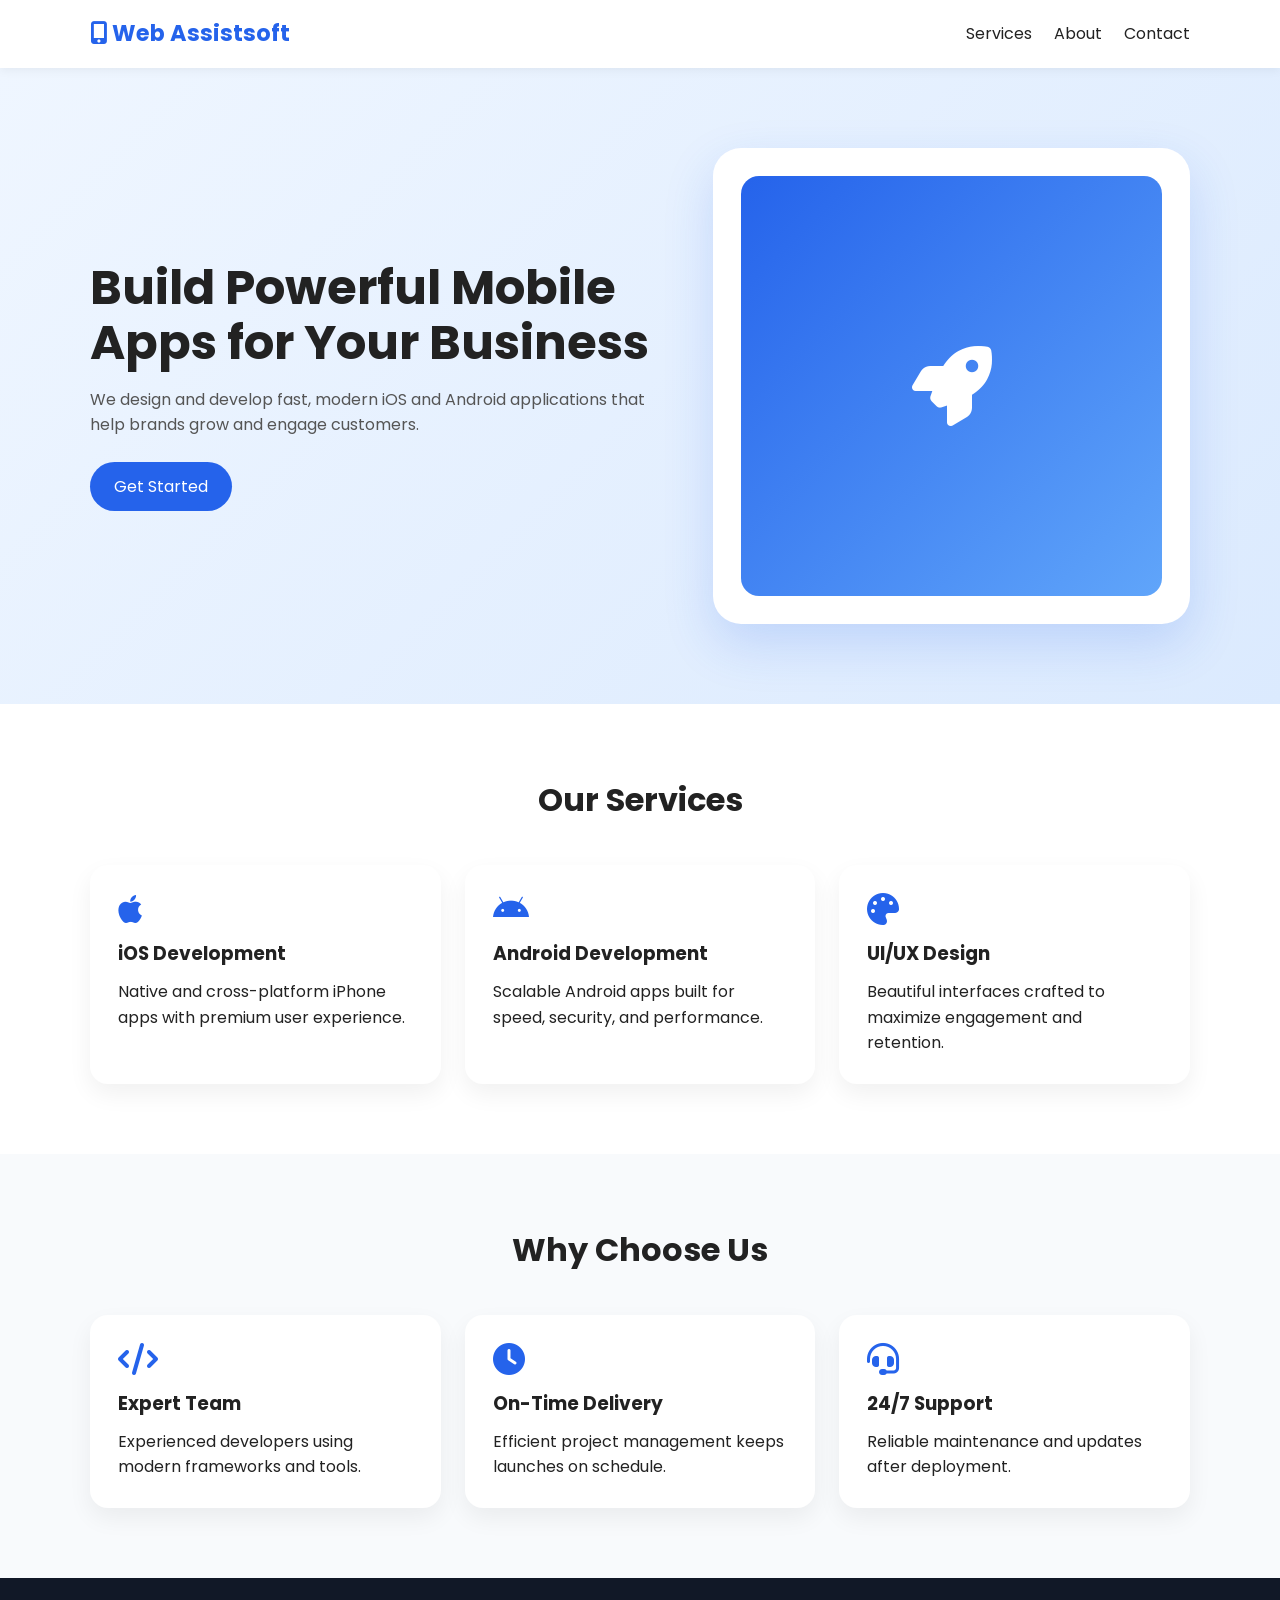
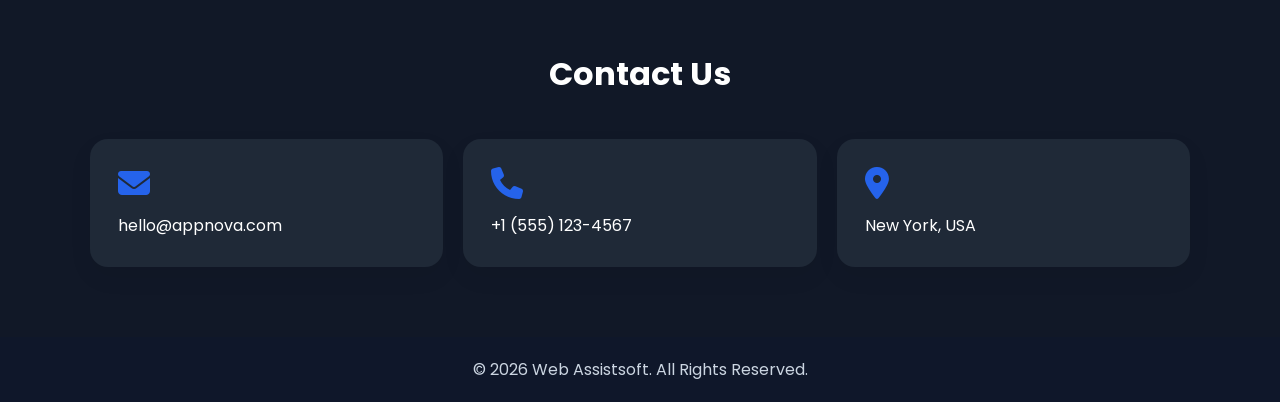
==== commit f6fa07a2: "Update index.html" ====
--- a/index.html
+++ b/index.html
@@ -3,613 +3,68 @@
 <head>
 <meta charset="UTF-8">
 <meta name="viewport" content="width=device-width, initial-scale=1.0">
-<title>VaultGuard — Complete Digital Security Suite</title>
-<link href="https://cdn.jsdelivr.net/npm/bootstrap@5.3.2/dist/css/bootstrap.min.css" rel="stylesheet">
-<link href="https://fonts.googleapis.com/css2?family=Sora:wght@400;500;600;700;800&family=DM+Sans:wght@300;400;500;600&display=swap" rel="stylesheet">
-<link href="https://cdnjs.cloudflare.com/ajax/libs/font-awesome/6.5.0/css/all.min.css" rel="stylesheet">
+<title>Web Assistsoft - Mobile App Development</title>
+<link rel="preconnect" href="https://fonts.googleapis.com">
+<link rel="preconnect" href="https://fonts.gstatic.com" crossorigin>
+<link href="https://fonts.googleapis.com/css2?family=Poppins:wght@300;400;600;700&display=swap" rel="stylesheet">
+<link rel="stylesheet" href="https://cdnjs.cloudflare.com/ajax/libs/font-awesome/6.5.2/css/all.min.css">
 <style>
-  :root {
-    --base: #1a0505;
-    --deep: #0d0000;
-    --mid: #3d0c0c;
-    --prime: #d11e1e;
-    --bright: #e84040;
-    --white: #ffffff;
-    --offwhite: #fff5f5;
-    --accent: #ff6060;
-    --muted: #906060;
-    --rad-sm: 14px;
-    --rad-lg: 28px;
-    --glow-sm: 0 4px 28px rgba(209,30,30,0.18);
-    --glow-md: 0 8px 44px rgba(209,30,30,0.28);
-    --font-head: 'Sora', sans-serif;
-    --font-body: 'DM Sans', sans-serif;
-  }
-
-  *, *::before, *::after { box-sizing: border-box; margin: 0; padding: 0; }
-  html { scroll-behavior: smooth; }
-  body { font-family: var(--font-body); background: var(--white); color: var(--base); overflow-x: hidden; }
-
-  /* ─── NAVBAR ─── */
-  .nv-bar { background: white; padding: 0 2rem; position: sticky; top: 0; z-index: 1000; border-bottom: 1px solid rgba(0,0,0,0.07); box-shadow: 0 2px 12px rgba(0,0,0,0.05); }
-  .nv-container { display: flex; align-items: center; justify-content: space-between; height: 70px; max-width: 1300px; margin: 0 auto; }
-  .nv-brand { display: flex; align-items: center; gap: 10px; text-decoration: none; }
-  .nv-brand-icon { width: 40px; height: 40px; background: linear-gradient(135deg, var(--prime), var(--bright)); border-radius: 11px; display: grid; place-items: center; font-size: 18px; color: #fff; box-shadow: 0 0 18px rgba(232,64,64,0.4); }
-  .nv-brand-name { font-family: var(--font-head); font-weight: 800; font-size: 1.3rem; color: var(--base); letter-spacing: -0.5px; }
-  .nv-brand-name span { color: var(--prime); }
-  .nv-links { display: flex; gap: 2rem; list-style: none; }
-  .nv-links a { color: var(--muted); text-decoration: none; font-size: 0.9rem; font-weight: 500; transition: color 0.2s; }
-  .nv-links a:hover { color: var(--prime); }
-  @media (max-width: 991px) { .nv-links { display: none !important; } }
-
-  /* ─── HERO ─── */
-  .hs-wrap { min-height: 88vh; background: var(--base); position: relative; overflow: hidden; display: flex; align-items: center; }
-  .hs-overlay { position: absolute; inset: 0; background: radial-gradient(ellipse 80% 60% at 65% 50%, rgba(209,30,30,0.25) 0%, transparent 70%), radial-gradient(ellipse 50% 40% at 15% 80%, rgba(232,64,64,0.14) 0%, transparent 60%); }
-  .hs-dots { position: absolute; inset: 0; background-image: radial-gradient(rgba(255,255,255,0.04) 1px, transparent 1px); background-size: 32px 32px; }
-  .hs-body { position: relative; z-index: 2; max-width: 1300px; margin: 0 auto; padding: 6rem 2rem; width: 100%; }
-  .hs-pill { display: inline-flex; align-items: center; gap: 8px; background: rgba(209,30,30,0.15); border: 1px solid rgba(232,64,64,0.35); color: var(--accent); font-size: 0.78rem; font-weight: 700; letter-spacing: 1px; text-transform: uppercase; padding: 6px 16px; border-radius: 100px; margin-bottom: 1.5rem; }
-  .hs-headline { font-family: var(--font-head); font-size: clamp(2.6rem, 5.5vw, 4.8rem); font-weight: 800; color: #fff; line-height: 1.06; letter-spacing: -2px; margin-bottom: 1.5rem; }
-  .hs-headline em { font-style: normal; background: linear-gradient(90deg, var(--bright), #70b0ff); -webkit-background-clip: text; -webkit-text-fill-color: transparent; background-clip: text; }
-  .hs-tagline { font-size: 1.1rem; color: rgba(255,255,255,0.58); max-width: 520px; line-height: 1.75; margin-bottom: 2.5rem; }
-  .hs-actions { display: flex; gap: 1rem; flex-wrap: wrap; }
-  .hs-cta-main { background: linear-gradient(135deg, var(--prime), var(--bright)); color: #fff; padding: 14px 34px; border-radius: 100px; font-weight: 700; font-size: 1rem; text-decoration: none; border: none; cursor: pointer; transition: transform 0.2s, box-shadow 0.2s; box-shadow: var(--glow-md); }
-  .hs-cta-main:hover { transform: translateY(-2px); box-shadow: 0 14px 40px rgba(209,30,30,0.45); color: #fff; }
-  .hs-cta-ghost { background: transparent; color: #fff; padding: 14px 34px; border-radius: 100px; font-weight: 600; font-size: 1rem; text-decoration: none; border: 1.5px solid rgba(255,255,255,0.22); transition: border-color 0.2s, background 0.2s; }
-  .hs-cta-ghost:hover { border-color: var(--accent); background: rgba(232,64,64,0.1); color: var(--accent); }
-  .hs-metrics { display: flex; gap: 3rem; margin-top: 4rem; flex-wrap: wrap; }
-  .hs-metric-val { font-family: var(--font-head); font-size: 2rem; font-weight: 800; color: #fff; }
-  .hs-metric-txt { font-size: 0.8rem; color: rgba(255,255,255,0.48); margin-top: 3px; }
-
-  /* ─── HOTLINE BANNER ─── */
-  .hl-strip { background: white; padding: 2.4rem 2rem; border-bottom: 1px solid #eee; }
-  .hl-strip-inner { max-width: 1300px; margin: 0 auto; display: flex; align-items: center; justify-content: center; gap: 1.5rem; flex-wrap: wrap; text-align: center; }
-  .hl-strip-msg { font-family: var(--font-head); font-size: 1.15rem; font-weight: 700; color: var(--base); }
-  .hl-strip-btn { display: inline-flex;
-  align-items: center;
-  gap: 0px;
-  background: var(--prime);
-  color: white;
-  font-family: var(--font-head);
-  font-weight: 700;
-  font-size: 1rem;
-  padding: 15px 25px;
-  border-radius: 100px;
-  text-decoration: none;
-  border: none;
-  cursor: pointer;
-  box-shadow: 0 6px 28px rgba(209,30,30,0.3);
-  transition: transform 0.2s, box-shadow 0.2s; }
-  
-  .hl-strip-btn:hover { transform: translateY(-2px) scale(1.02); box-shadow: 0 10px 36px rgba(209,30,30,0.45); color: #fff; }
-
-  /* ─── PROMISE SECTION ─── */
-  .pm-sec { background: #fff; padding: 6rem 2rem; }
-  .pm-inner { max-width: 1300px; margin: 0 auto; }
-  .sec-heading { font-family: var(--font-head); font-size: clamp(1.9rem, 3.8vw, 2.8rem); font-weight: 800; letter-spacing: -1.5px; color: var(--base); text-align: center; margin-bottom: 0.75rem; }
-  .sec-subtext { text-align: center; color: var(--muted); font-size: 1rem; max-width: 520px; margin: 0 auto 3.5rem; line-height: 1.65; }
-  .pm-card { background: var(--offwhite); border-radius: 22px; padding: 2.2rem 1.8rem; border: 1.5px solid rgba(209,30,30,0.08); height: 100%; transition: transform 0.25s, box-shadow 0.25s; }
-  .pm-card:hover { transform: translateY(-5px); box-shadow: var(--glow-md); }
-  .pm-icon-wrap { width: 52px; height: 52px; background: linear-gradient(135deg, var(--prime), var(--bright)); border-radius: 14px; display: grid; place-items: center; font-size: 1.3rem; color: #fff; margin-bottom: 1rem; box-shadow: 0 0 20px rgba(209,30,30,0.3); }
-  .pm-card-title { font-family: var(--font-head); font-weight: 700; font-size: 1.05rem; color: var(--base); margin-bottom: 0.5rem; }
-  .pm-card-desc { font-size: 0.88rem; color: var(--muted); line-height: 1.68; }
-
-  /* ─── PRICING PLANS ─── */
-  .pr-sec { background: var(--offwhite); padding: 7rem 2rem; }
-  .plan-tile { background: #fff; border-radius: 22px; padding: 2.4rem 2rem; border: 1.5px solid rgba(0,0,0,0.06); position: relative; transition: transform 0.25s, box-shadow 0.25s; height: 100%; }
-  .plan-tile:hover { transform: translateY(-6px); box-shadow: var(--glow-md); }
-  .plan-tile.plan-highlight { border-color: var(--prime); box-shadow: var(--glow-md); transform: scale(1.04); }
-  .plan-tile.plan-highlight:hover { transform: scale(1.04) translateY(-6px); }
-  .plan-ribbon { position: absolute; top: -14px; left: 50%; transform: translateX(-50%); background: linear-gradient(90deg, var(--prime), var(--bright)); color: #fff; font-size: 0.7rem; font-weight: 700; letter-spacing: 1px; text-transform: uppercase; padding: 5px 18px; border-radius: 100px; white-space: nowrap; }
-  .plan-category { font-size: 0.72rem; font-weight: 600; color: var(--muted); text-transform: uppercase; letter-spacing: 1px; margin-bottom: 0.5rem; }
-  .plan-title { font-family: var(--font-head); font-size: 1.3rem; font-weight: 800; color: var(--base); margin-bottom: 1.2rem; }
-  .plan-amount { font-family: var(--font-head); font-size: 2.8rem; font-weight: 800; color: var(--base); line-height: 1; }
-  .plan-amount sup { font-size: 1.4rem; vertical-align: top; margin-top: 8px; }
-  .plan-amount span { font-size: 0.95rem; font-weight: 400; color: var(--muted); }
-  .plan-was { font-size: 0.9rem; color: var(--muted); text-decoration: line-through; margin-top: 4px; }
-  .plan-savings { font-size: 0.82rem; font-weight: 700; color: #1a9e5c; margin-left: 8px; }
-  .plan-scope { font-size: 0.85rem; color: var(--muted); margin-bottom: 1.5rem; margin-top: 0.3rem; }
-  .plan-cta { display: block; width: 100%; text-align: center; padding: 13px; border-radius: 100px; font-weight: 700; font-size: 0.95rem; text-decoration: none; transition: all 0.2s; margin-bottom: 1.75rem; border: none; cursor: pointer; }
-  .plan-cta-filled { background: linear-gradient(135deg, var(--prime), var(--bright)); color: #fff; box-shadow: var(--glow-sm); }
-  .plan-cta-filled:hover { box-shadow: var(--glow-md); transform: translateY(-1px); color: #fff; }
-  .plan-cta-lined { background: transparent; color: var(--prime); border: 1.5px solid var(--prime) !important; }
-  .plan-cta-lined:hover { background: var(--prime); color: #fff; }
-  .plan-perks { list-style: none; padding: 0; margin: 0; }
-  .plan-perks li { display: flex; align-items: center; gap: 10px; font-size: 0.88rem; padding: 7px 0; border-bottom: 1px solid rgba(0,0,0,0.04); color: var(--base); }
-  .plan-perks li:last-child { border-bottom: none; }
-  .plan-perks li.perk-off { color: var(--muted); }
-  .plan-perks li i { width: 16px; flex-shrink: 0; font-size: 0.8rem; }
-  .plan-perks li i.fa-check { color: var(--prime); }
-  .plan-perks li i.fa-xmark { color: #ccc; }
-  .plan-more { display: block; text-align: center; margin-top: 1.25rem; font-size: 0.85rem; color: var(--prime); font-weight: 600; text-decoration: none; }
-  .plan-more:hover { text-decoration: underline; color: var(--mid); }
-  .plan-footnote { text-align: center; margin-top: 2.5rem; font-size: 0.9rem; color: var(--muted); }
-  .plan-footnote i { color: var(--prime); margin-right: 6px; }
-
-  /* ─── ASSURANCE SECTION ─── */
-  .as-sec { background: #fff; padding: 6rem 2rem; }
-  .as-inner { max-width: 1300px; margin: 0 auto; }
-  .as-title { font-family: var(--font-head); font-size: clamp(1.8rem, 3.5vw, 2.5rem); font-weight: 800; color: var(--base); text-align: center; margin-bottom: 0.5rem; letter-spacing: -1px; }
-  .as-title span { color: var(--prime); }
-  .as-item { padding: 1rem 0.5rem; }
-  .as-emblem { width: 90px; height: 90px; border-radius: 50%; background: linear-gradient(145deg, #c01818, var(--prime)); display: flex; align-items: center; justify-content: center; margin: 0 auto 1.5rem; box-shadow: 0 8px 28px rgba(209,30,30,0.3); font-size: 1.8rem; color: #fff; flex-direction: column; gap: 2px; }
-  .as-pct { font-family: var(--font-head); font-size: 0.65rem; font-weight: 700; color: rgba(255,255,255,0.9); line-height: 1; }
-  .as-label { font-family: var(--font-head); font-size: 1.5rem; font-weight: 800; color: #fff; letter-spacing: -1px; }
-  .as-name { font-family: var(--font-head); font-size: 1.05rem; font-weight: 700; color: var(--base); margin-bottom: 0.6rem; line-height: 1.4; }
-  .as-desc { font-size: 0.88rem; color: #6b7280; line-height: 1.65; max-width: 220px; margin: 0 auto; }
-  .as-desc a { color: var(--prime); font-weight: 600; text-decoration: none; }
-  .as-desc a:hover { text-decoration: underline; }
-
-  /* ─── ABOUT ─── */
-  .ab-sec { background: var(--base); padding: 7rem 2rem; position: relative; overflow: hidden; }
-  .ab-glow { position: absolute; inset: 0; background: radial-gradient(ellipse 50% 60% at 0% 50%, rgba(209,30,30,0.12) 0%, transparent 60%); }
-  .ab-wrap { max-width: 1300px; margin: 0 auto; position: relative; z-index: 1; }
-  .ab-sec .sec-heading { color: #fff; }
-  .ab-sec .sec-subtext { color: rgba(255,255,255,0.5); }
-  .ab-tile { background: rgba(255,255,255,0.04); border: 1px solid rgba(255,255,255,0.08); border-radius: 20px; padding: 2rem; transition: background 0.25s, border-color 0.25s; }
-  .ab-tile:hover { background: rgba(209,30,30,0.1); border-color: rgba(232,64,64,0.3); }
-  .ab-icon-box { width: 52px; height: 52px; background: linear-gradient(135deg, var(--prime), var(--bright)); border-radius: 14px; display: grid; place-items: center; font-size: 1.3rem; color: #fff; margin-bottom: 1rem; box-shadow: 0 0 20px rgba(209,30,30,0.35); }
-  .ab-tile-title { font-family: var(--font-head); font-weight: 700; font-size: 1.05rem; color: #fff; margin-bottom: 0.5rem; }
-  .ab-tile-body { font-size: 0.88rem; color: rgba(255,255,255,0.5); line-height: 1.65; }
-  .ab-story { color: rgba(255,255,255,0.65); font-size: 1rem; line-height: 1.8; max-width: 680px; margin: 0 auto 3.5rem; text-align: center; }
-
-  /* ─── CONTACT ─── */
-  .ct-sec { background: var(--offwhite); padding: 7rem 2rem; }
-  .ct-tile { background: #fff; border-radius: 22px; padding: 2.5rem; border: 1.5px solid rgba(0,0,0,0.06); text-align: center; height: 100%; transition: box-shadow 0.25s, transform 0.25s; }
-  .ct-tile:hover { box-shadow: var(--glow-sm); transform: translateY(-4px); }
-  .ct-icon-box { width: 56px; height: 56px; background: linear-gradient(135deg, var(--prime), var(--bright)); border-radius: 16px; display: grid; place-items: center; font-size: 1.3rem; color: #fff; margin: 0 auto 1.25rem; box-shadow: var(--glow-sm); }
-  .ct-heading { font-family: var(--font-head); font-weight: 700; font-size: 1rem; color: var(--base); margin-bottom: 0.4rem; }
-  .ct-detail { font-size: 0.9rem; color: var(--muted); line-height: 1.6; }
-  .ct-detail a { color: var(--prime); text-decoration: none; font-weight: 500; }
-  .ct-detail a:hover { text-decoration: underline; }
-
-  /* ─── PRIVACY ─── */
-  .pv-sec { background: #fff; padding: 7rem 2rem; }
-  .pv-wrap { max-width: 860px; margin: 0 auto; }
-  .pv-block { margin-bottom: 2.5rem; }
-  .pv-block-title { font-family: var(--font-head); font-size: 1.15rem; font-weight: 700; color: var(--base); margin-bottom: 0.6rem; padding-left: 1rem; border-left: 3px solid var(--prime); }
-  .pv-block-body { font-size: 0.92rem; color: #4a5568; line-height: 1.8; }
-
-  /* ─── TERMS ─── */
-  .tm-sec { background: var(--offwhite); padding: 7rem 2rem; }
-  .tm-wrap { max-width: 860px; margin: 0 auto; }
-  .tm-block { margin-bottom: 2.5rem; }
-  .tm-block-title { font-family: var(--font-head); font-size: 1.15rem; font-weight: 700; color: var(--base); margin-bottom: 0.6rem; padding-left: 1rem; border-left: 3px solid var(--bright); }
-  .tm-block-body { font-size: 0.92rem; color: #4a5568; line-height: 1.8; }
-
-  /* ─── FOOTER ─── */
-  .ft-wrap { background: var(--base); padding: 3.5rem 2rem 2rem; border-top: 1px solid rgba(255,255,255,0.06); }
-  .ft-inner { max-width: 1300px; margin: 0 auto; }
-  .ft-top { display: flex; align-items: center; justify-content: space-between; flex-wrap: wrap; gap: 1.5rem; padding-bottom: 2rem; border-bottom: 1px solid rgba(255,255,255,0.06); margin-bottom: 2rem; }
-  .ft-nav { display: flex; gap: 1.5rem; flex-wrap: wrap; }
-  .ft-nav a { color: rgba(255,255,255,0.45); font-size: 0.85rem; text-decoration: none; transition: color 0.2s; }
-  .ft-nav a:hover { color: var(--accent); }
-  .ft-copyright { font-size: 0.82rem; color: rgba(255,255,255,0.3); text-align: center; }
-  .ft-socials { display: flex; gap: 12px; }
-  .ft-soc-icon { width: 36px; height: 36px; border-radius: 10px; background: rgba(255,255,255,0.07); display: grid; place-items: center; color: rgba(255,255,255,0.5); font-size: 0.85rem; text-decoration: none; transition: background 0.2s, color 0.2s; }
-  .ft-soc-icon:hover { background: var(--prime); color: #fff; }
-
-  /* ─── FLOATING BUTTON ─── */
-  .float-ring { position: fixed; bottom: 28px; right: 28px; z-index: 9999; display: flex; align-items: center; gap: 10px; background: var(--prime); color: #fff; font-family: var(--font-head); font-weight: 700; font-size: 0.9rem; padding: 13px 22px; border-radius: 100px; text-decoration: none; box-shadow: 0 8px 32px rgba(209,30,30,0.45); border: none; cursor: pointer; transition: transform 0.2s, box-shadow 0.2s; animation: ring-pulse 2.5s ease-in-out infinite; }
-  .float-ring:hover { transform: scale(1.05) translateY(-2px); box-shadow: 0 12px 40px rgba(209,30,30,0.6); color: #fff; animation: none; }
-  @keyframes ring-pulse { 0%,100% { box-shadow: 0 8px 32px rgba(209,30,30,0.45); } 50% { box-shadow: 0 8px 48px rgba(209,30,30,0.75), 0 0 0 10px rgba(209,30,30,0.12); } }
-
-  /* ─── DIVIDER ─── */
-  .seg-line { height: 1px; background: linear-gradient(90deg, transparent, rgba(209,30,30,0.15), transparent); }
-
-  /* ─── HELPERS ─── */
-  .u-mt-xs { margin-top: 4px; }
-  .u-mt-sm { margin-top: 1rem; }
+*{margin:0;padding:0;box-sizing:border-box}body{font-family:'Poppins',sans-serif;color:#222;line-height:1.6}a{text-decoration:none;color:inherit}html{scroll-behavior:smooth}.container{width:min(1100px,92%);margin:auto}.btn{display:inline-block;padding:12px 24px;background:#2563eb;color:#fff;border-radius:30px}.btn:hover{background:#1d4ed8}.navbar{position:sticky;top:0;background:#fff;box-shadow:0 2px 10px rgba(0,0,0,.06);z-index:10}.nav-wrap{display:flex;justify-content:space-between;align-items:center;padding:16px 0}.logo{font-size:1.4rem;font-weight:700;color:#2563eb}.nav-links a{margin-left:18px}.hero{padding:80px 0;background:linear-gradient(135deg,#eff6ff,#dbeafe)}.hero-grid{display:grid;grid-template-columns:1.1fr .9fr;gap:40px;align-items:center}.hero h1{font-size:3rem;line-height:1.15;margin-bottom:16px}.hero p{margin-bottom:24px;color:#555}.phone{background:#fff;padding:28px;border-radius:28px;box-shadow:0 20px 50px rgba(37,99,235,.18)}.screen{height:420px;border-radius:18px;background:linear-gradient(135deg,#2563eb,#60a5fa);display:flex;align-items:center;justify-content:center;color:#fff;font-size:5rem}.section{padding:70px 0}.section-title{text-align:center;font-size:2rem;margin-bottom:40px}.grid-3{display:grid;grid-template-columns:repeat(3,1fr);gap:24px}.card{padding:28px;border-radius:18px;background:#fff;box-shadow:0 10px 25px rgba(0,0,0,.06)}.card i{font-size:2rem;color:#2563eb;margin-bottom:14px}.card h3{margin-bottom:10px}.about{background:#f8fafc}.contact{background:#111827;color:#fff}.contact-grid{display:grid;grid-template-columns:repeat(3,1fr);gap:20px}.contact .card{background:#1f2937;color:#fff}.footer{text-align:center;padding:20px;background:#0f172a;color:#cbd5e1}@media(max-width:900px){.hero-grid,.grid-3,.contact-grid{grid-template-columns:1fr}.hero h1{font-size:2.2rem}.nav-links{display:none}}
 </style>
 </head>
 <body>
-
-<!-- FLOATING CALL BUTTON -->
-<a href="tel:+18664207644" class="float-ring">
-  <i class="fas fa-phone"></i> Call Now
-</a>
-
-<!-- ═══════════════════════════════════════
-     1. NAVBAR
-════════════════════════════════════════ -->
-<nav class="nv-bar">
-  <div class="nv-container">
-    <a href="#" class="nv-brand">
-      <img src="https://i.postimg.cc/4NDmxZTf/main-logo.png" class="img-fluid" alt="VaultGuard logo" style="width: 200px;">
-    </a>
-    <ul class="nv-links d-none d-lg-flex">
-      <li><a href="#about-us">About</a></li>
-      <li><a href="#reach-us">Contact</a></li>
-      <li><a href="#privacy-policy">Privacy</a></li>
-      <li><a href="#terms-of-use">Terms</a></li>
-    </ul>
+<header class="navbar">
+  <div class="container nav-wrap">
+    <div class="logo"><i class="fa-solid fa-mobile-screen-button"></i> Web Assistsoft</div>
+    <nav class="nav-links">
+      <a href="#services">Services</a>
+      <a href="#about">About</a>
+      <a href="#contact">Contact</a>
+    </nav>
   </div>
-</nav>
-
-<!-- FULL-WIDTH BANNER IMAGE -->
-<img src="https://i.postimg.cc/jSMmhqdN/hero-banner.webp" class="img-fluid" alt="VaultGuard Security Banner" style="width: 100%;">
-
-<!-- ═══════════════════════════════════════
-     2. HERO (hidden — banner takes priority)
-════════════════════════════════════════ -->
-<section class="hs-wrap" style="display:none;">
-  <div class="hs-overlay"></div>
-  <div class="hs-dots"></div>
-  <div class="hs-body">
-    <div class="row align-items-center g-5" style="max-width:1300px;margin:0 auto;">
-      <div class="col-lg-6">
-        <div class="hs-pill"><i class="fas fa-bolt"></i> Next-Gen Threat Defense</div>
-        <h1 class="hs-headline">Guard Your <em>Digital Life</em><br>From Every<br>Angle.</h1>
-        <p class="hs-tagline">Comprehensive antivirus, identity monitoring, and privacy tools that run quietly in the background — so you stay protected around the clock.</p>
-        <div class="hs-actions">
-          <a href="#reach-us" class="hs-cta-main">Get Protected Now</a>
-          <a href="#pricing-plans" class="hs-cta-ghost">View Plans</a>
-        </div>
-        <div class="hs-metrics">
-          <div>
-            <div class="hs-metric-val">60M+</div>
-            <div class="hs-metric-txt">Devices Protected</div>
-          </div>
-          <div>
-            <div class="hs-metric-val">99.97%</div>
-            <div class="hs-metric-txt">Threat Detection Rate</div>
-          </div>
-          <div>
-            <div class="hs-metric-val">24/7</div>
-            <div class="hs-metric-txt">Live Expert Support</div>
-          </div>
-        </div>
-      </div>
+</header>
+<section class="hero">
+  <div class="container hero-grid">
+    <div>
+      <h1>Build Powerful Mobile Apps for Your Business</h1>
+      <p>We design and develop fast, modern iOS and Android applications that help brands grow and engage customers.</p>
+      <a href="#contact" class="btn">Get Started</a>
+    </div>
+    <div class="phone">
+      <div class="screen"><i class="fa-solid fa-rocket"></i></div>
     </div>
   </div>
 </section>
-
-<!-- ═══════════════════════════════════════
-     3. HOTLINE STRIP
-════════════════════════════════════════ -->
-<section class="hl-strip">
-  <div class="hl-strip-inner">
-    <div class="hl-strip-msg">🔒 Speak with a security specialist right now — available 24 hours a day, 7 days a week</div>
-    <a href="tel:+18664207644" class="hl-strip-btn">
-      Call Support: +1 (866) 420-7644
-    </a>
-  </div>
-</section>
-
-<!-- ═══════════════════════════════════════
-     4. OUR PROMISE (Guarantee)
-════════════════════════════════════════ -->
-<section class="as-sec">
-  <div class="as-inner">
-    <h2 class="as-title">The <span>Commitment</span></h2>
-    <div class="row g-5 justify-content-center text-center mt-2">
-      <div class="col-lg-3 col-sm-6">
-        <div class="as-item">
-          <div class="as-emblem">
-            <i class="fas fa-medal"></i>
-            <span class="as-pct">100%</span>
-          </div>
-          <div class="as-name">30-Day Full<br>Refund Guarantee</div>
-          <div class="as-desc">Try any plan completely risk-free — full refund if you're not satisfied</div>
-        </div>
-      </div>
-      <div class="col-lg-3 col-sm-6">
-        <div class="as-item">
-          <div class="as-emblem">
-            <i class="fas fa-lock"></i>
-          </div>
-          <div class="as-name">Tailored<br>Coverage</div>
-          <div class="as-desc">Security plans built around your unique lifestyle and household needs</div>
-        </div>
-      </div>
-      <div class="col-lg-3 col-sm-6">
-        <div class="as-item">
-          <div class="as-emblem">
-            <span class="as-label">AI</span>
-          </div>
-          <div class="as-name">Machine Learning<br>Defense Engine</div>
-          <div class="as-desc">Adaptive AI models that identify and neutralize threats in real time</div>
-        </div>
-      </div>
-      <div class="col-lg-3 col-sm-6">
-        <div class="as-item">
-          <div class="as-emblem">
-            <i class="fas fa-headset"></i>
-          </div>
-          <div class="as-name">Round-the-Clock<br>Expert Help</div>
-          <div class="as-desc">Real professionals ready to assist via phone or chat at any hour — <a href="#reach-us">reach us anytime</a></div>
-        </div>
-      </div>
+<section id="services" class="section">
+  <div class="container">
+    <h2 class="section-title">Our Services</h2>
+    <div class="grid-3">
+      <div class="card"><i class="fa-brands fa-apple"></i><h3>iOS Development</h3><p>Native and cross-platform iPhone apps with premium user experience.</p></div>
+      <div class="card"><i class="fa-brands fa-android"></i><h3>Android Development</h3><p>Scalable Android apps built for speed, security, and performance.</p></div>
+      <div class="card"><i class="fa-solid fa-palette"></i><h3>UI/UX Design</h3><p>Beautiful interfaces crafted to maximize engagement and retention.</p></div>
     </div>
   </div>
 </section>
-
-<div class="seg-line"></div>
-
-<!-- ═══════════════════════════════════════
-     5. PRICING PLANS
-════════════════════════════════════════ -->
-<section id="pricing-plans" class="pr-sec">
-  <div style="max-width:1300px;margin:0 auto;">
-    <h2 class="sec-heading">Every Plan Includes Our<br>30-Day Money-Back Promise</h2>
-    <p class="sec-subtext">Pick the coverage level that fits your household. Upgrade, downgrade, or cancel whenever you want.</p>
-
-    <div class="row g-4 align-items-stretch justify-content-center">
-
-      <!-- PLAN 1: Starter -->
-      <div class="col-lg-4 col-md-6 d-flex">
-        <div class="plan-tile d-flex flex-column w-100">
-          <div class="plan-category">Entry-Level Protection</div>
-          <div class="plan-title">Starter Shield</div>
-          <div class="plan-amount"><sup>$</sup>34<span>.99<sup>*</sup> /yr</span></div>
-          <div class="plan-was">$109.99 <span class="plan-savings">Save $75.00</span></div>
-          <div class="plan-scope"><i class="fas fa-laptop me-1"></i> Up to 5 devices &nbsp;·&nbsp; 1 user</div>
-          <a href="#reach-us" class="plan-cta plan-cta-lined">Get Started</a>
-          <ul class="plan-perks flex-grow-1">
-            <li><i class="fas fa-check"></i> Fraud &amp; Scam Alert System</li>
-            <li><i class="fas fa-check"></i> Industry-leading Antivirus Engine</li>
-            <li><i class="fas fa-check"></i> Encrypted VPN Access</li>
-            <li><i class="fas fa-check"></i> Identity Breach Monitoring</li>
-            <li><i class="fas fa-check"></i> Safe Browsing &amp; Web Filter</li>
-            <li class="perk-off"><i class="fas fa-xmark"></i> Personal Data Removal Requests</li>
-            <li class="perk-off"><i class="fas fa-xmark"></i> Social Media Privacy Scanner</li>
-            <li class="perk-off"><i class="fas fa-xmark"></i> Up to $1M ID Theft Reimbursement</li>
-            <li class="perk-off"><i class="fas fa-xmark"></i> Bank &amp; Card Transaction Alerts</li>
-            <li class="perk-off"><i class="fas fa-xmark"></i> Credit Score Tracker</li>
-            <li class="perk-off"><i class="fas fa-xmark"></i> Identity Restoration Specialists</li>
-            <li class="perk-off"><i class="fas fa-xmark"></i> Credit Freeze &amp; Lock Tools</li>
-            <li class="perk-off"><i class="fas fa-xmark"></i> Family Parental Controls</li>
-            <li class="perk-off"><i class="fas fa-xmark"></i> Investment &amp; Retirement Monitoring</li>
-          </ul>
-          <a href="#pricing-plans" class="plan-more">See Starter Plan Details →</a>
-        </div>
-      </div>
-
-      <!-- PLAN 2: Premium Individual (Featured) -->
-      <div class="col-lg-4 col-md-6 d-flex">
-        <div class="plan-tile plan-highlight d-flex flex-column w-100">
-          <div class="plan-ribbon">⭐ Most Popular Choice</div>
-          <div class="plan-category u-mt-sm">Complete Personal Security</div>
-          <div class="plan-title">Premium Individual</div>
-          <div class="plan-amount"><sup>$</sup>84<span>.99<sup>*</sup> /yr</span></div>
-          <div class="plan-was">$189.99 <span class="plan-savings">Save $105.00</span></div>
-          <div class="plan-scope"><i class="fas fa-infinity me-1"></i> Unlimited devices &nbsp;·&nbsp; 1 user</div>
-          <a href="#reach-us" class="plan-cta plan-cta-filled">Get Started</a>
-          <ul class="plan-perks flex-grow-1">
-            <li><i class="fas fa-check"></i> Fraud &amp; Scam Alert System</li>
-            <li><i class="fas fa-check"></i> Industry-leading Antivirus Engine</li>
-            <li><i class="fas fa-check"></i> Encrypted VPN Access</li>
-            <li><i class="fas fa-check"></i> Identity Breach Monitoring</li>
-            <li><i class="fas fa-check"></i> Safe Browsing &amp; Web Filter</li>
-            <li><i class="fas fa-check"></i> Personal Data Removal Requests</li>
-            <li><i class="fas fa-check"></i> Social Media Privacy Scanner</li>
-            <li><i class="fas fa-check"></i> Up to $1M ID Theft Reimbursement</li>
-            <li><i class="fas fa-check"></i> Bank &amp; Card Transaction Alerts</li>
-            <li><i class="fas fa-check"></i> Credit Score Tracker</li>
-            <li><i class="fas fa-check"></i> Identity Restoration Specialists</li>
-            <li><i class="fas fa-check"></i> Credit Freeze &amp; Lock Tools</li>
-            <li class="perk-off"><i class="fas fa-xmark"></i> Family Parental Controls</li>
-            <li class="perk-off"><i class="fas fa-xmark"></i> Investment &amp; Retirement Monitoring</li>
-          </ul>
-          <a href="#pricing-plans" class="plan-more">See Individual Plan Details →</a>
-        </div>
-      </div>
-
-      <!-- PLAN 3: Family Complete -->
-      <div class="col-lg-4 col-md-6 d-flex">
-        <div class="plan-tile d-flex flex-column w-100">
-          <div class="plan-category">Best Household Value</div>
-          <div class="plan-title">Family Complete</div>
-          <div class="plan-amount"><sup>$</sup>114<span>.99<sup>*</sup> /yr</span></div>
-          <div class="plan-was">$259.99 <span class="plan-savings">Save $145.00</span></div>
-          <div class="plan-scope"><i class="fas fa-infinity me-1"></i> All devices &nbsp;·&nbsp; Up to 6 members</div>
-          <a href="#reach-us" class="plan-cta plan-cta-lined">Get Started</a>
-          <ul class="plan-perks flex-grow-1">
-            <li><i class="fas fa-check"></i> Fraud &amp; Scam Alert System</li>
-            <li><i class="fas fa-check"></i> Industry-leading Antivirus Engine</li>
-            <li><i class="fas fa-check"></i> Encrypted VPN Access</li>
-            <li><i class="fas fa-check"></i> Identity Breach Monitoring</li>
-            <li><i class="fas fa-check"></i> Safe Browsing &amp; Web Filter</li>
-            <li><i class="fas fa-check"></i> Personal Data Removal Requests</li>
-            <li><i class="fas fa-check"></i> Social Media Privacy Scanner</li>
-            <li><i class="fas fa-check"></i> Up to $1M ID Theft Reimbursement</li>
-            <li><i class="fas fa-check"></i> Bank &amp; Card Transaction Alerts</li>
-            <li><i class="fas fa-check"></i> Credit Score Tracker</li>
-            <li><i class="fas fa-check"></i> Identity Restoration Specialists</li>
-            <li><i class="fas fa-check"></i> Credit Freeze &amp; Lock Tools</li>
-            <li><i class="fas fa-check"></i> Family Parental Controls</li>
-            <li class="perk-off"><i class="fas fa-xmark"></i> Investment &amp; Retirement Monitoring</li>
-          </ul>
-          <a href="#pricing-plans" class="plan-more">See Family Plan Details →</a>
-        </div>
-      </div>
-    </div>
-
-    <p class="plan-footnote mt-4">
-      <i class="fas fa-lock"></i>
-      *First-year introductory price for new subscribers. Renewal rates apply thereafter. <a href="#terms-of-use" style="color:var(--prime);">View full offer terms.</a>
-    </p>
-  </div>
-</section>
-
-<div class="seg-line"></div>
-
-<!-- ═══════════════════════════════════════
-     6. ABOUT US
-════════════════════════════════════════ -->
-<section id="about-us" class="ab-sec">
-  <div class="ab-glow"></div>
-  <div class="ab-wrap">
-    <h2 class="sec-heading">About</h2>
-    <p class="ab-story">Established in 2012, VaultGuard was built on one principle: everyone deserves enterprise-grade security without the enterprise price tag. Today, more than 60 million people across 140 countries rely on our platform to keep their devices, identities, and finances safe. We combine advanced machine learning with a team of dedicated human analysts to stay one step ahead of every emerging threat.</p>
-
-    <div class="row g-4">
-      <div class="col-md-6 col-lg-3">
-        <div class="ab-tile">
-          <div class="ab-icon-box"><i class="fas fa-microchip"></i></div>
-          <div class="ab-tile-title">ML-Driven Detection</div>
-          <div class="ab-tile-body">Our adaptive models process tens of millions of threat signals every minute, stopping zero-day attacks before they reach your device.</div>
-        </div>
-      </div>
-      <div class="col-md-6 col-lg-3">
-        <div class="ab-tile">
-          <div class="ab-icon-box"><i class="fas fa-fingerprint"></i></div>
-          <div class="ab-tile-title">Identity Safeguarding</div>
-          <div class="ab-tile-body">We scan the dark web, data broker registries, and breach archives continuously so your personal information never falls into the wrong hands.</div>
-        </div>
-      </div>
-      <div class="col-md-6 col-lg-3">
-        <div class="ab-tile">
-          <div class="ab-icon-box"><i class="fas fa-network-wired"></i></div>
-          <div class="ab-tile-title">Worldwide Threat Network</div>
-          <div class="ab-tile-body">Anonymized signals from 60M+ protected endpoints feed a shared intelligence grid — every customer benefits from the collective defense.</div>
-        </div>
-      </div>
-      <div class="col-md-6 col-lg-3">
-        <div class="ab-tile">
-          <div class="ab-icon-box"><i class="fas fa-comments"></i></div>
-          <div class="ab-tile-title">Human-First Support</div>
-          <div class="ab-tile-body">Certified security specialists are available by phone and chat at any hour — real people, real answers, zero runaround.</div>
-        </div>
-      </div>
+<section id="about" class="section about">
+  <div class="container">
+    <h2 class="section-title">Why Choose Us</h2>
+    <div class="grid-3">
+      <div class="card"><i class="fa-solid fa-code"></i><h3>Expert Team</h3><p>Experienced developers using modern frameworks and tools.</p></div>
+      <div class="card"><i class="fa-solid fa-clock"></i><h3>On-Time Delivery</h3><p>Efficient project management keeps launches on schedule.</p></div>
+      <div class="card"><i class="fa-solid fa-headset"></i><h3>24/7 Support</h3><p>Reliable maintenance and updates after deployment.</p></div>
     </div>
   </div>
 </section>
-
-<div class="seg-line"></div>
-
-<!-- ═══════════════════════════════════════
-     7. CONTACT US
-════════════════════════════════════════ -->
-<section id="reach-us" class="ct-sec">
-  <div style="max-width:1300px;margin:0 auto;">
-    <h2 class="sec-heading">Contact Us</h2>
-    <p class="sec-subtext">Our certified security advisors are ready to help you choose the right protection — and guide you through setup every step of the way.</p>
-
-    <div class="row g-4 justify-content-center">
-      <div class="col-md-4 col-sm-6 d-flex">
-        <div class="ct-tile w-100">
-          <div class="ct-icon-box"><i class="fas fa-phone"></i></div>
-          <div class="ct-heading">Phone Support</div>
-          <div class="ct-detail"><a href="tel:+18664207644">+1 (866) 420-7644</a><br>Available 24/7, every day</div>
-        </div>
-      </div>
-      <div class="col-md-4 col-sm-6 d-flex">
-        <div class="ct-tile w-100">
-          <div class="ct-icon-box"><i class="fas fa-envelope"></i></div>
-          <div class="ct-heading">Email Support</div>
-          <div class="ct-detail"><a href="mailto:support@vaultguard.com">support@vaultguard.com</a><br>Replies within 2 hours</div>
-        </div>
-      </div>
+<section id="contact" class="section contact">
+  <div class="container">
+    <h2 class="section-title">Contact Us</h2>
+    <div class="contact-grid">
+      <div class="card"><i class="fa-solid fa-envelope"></i><p>hello@appnova.com</p></div>
+      <div class="card"><i class="fa-solid fa-phone"></i><p>+1 (555) 123-4567</p></div>
+      <div class="card"><i class="fa-solid fa-location-dot"></i><p>New York, USA</p></div>
     </div>
   </div>
 </section>
-
-<div class="seg-line"></div>
-
-<!-- ═══════════════════════════════════════
-     8. PRIVACY POLICY
-════════════════════════════════════════ -->
-<section id="privacy-policy" class="pv-sec">
-  <div class="pv-wrap">
-    <h2 class="sec-heading" style="text-align:left;margin-bottom:0.5rem;">Privacy Policy</h2>
-    <p style="color:var(--muted);font-size:0.85rem;margin-bottom:2.5rem;">Last updated: April 14, 2026</p>
-
-    <div class="pv-block">
-      <div class="pv-block-title">1. Data We Collect</div>
-      <p class="pv-block-body">We collect information you provide when signing up or purchasing a plan — including your name, email address, payment details, and device information. We also gather data automatically during your use of the service, such as your IP address, browser type, operating system, and product usage patterns. In some cases, we may receive supplemental data from identity verification partners to power our monitoring features.</p>
-    </div>
-    <div class="pv-block">
-      <div class="pv-block-title">2. How We Use Your Data</div>
-      <p class="pv-block-body">Your information is used to deliver and improve our security services, process payments, send billing and account notifications, detect and respond to threats on your behalf, and send relevant product updates or promotional offers (which you can opt out of at any time). We do not sell your personal information to advertising networks.</p>
-    </div>
-    <div class="pv-block">
-      <div class="pv-block-title">3. Data Sharing</div>
-      <p class="pv-block-body">We share your data only with carefully vetted service providers who help us run our platform, process transactions, and support customers — all under binding confidentiality agreements. We may also disclose information as required by applicable law, to protect our legal rights, or in the event of a business transfer such as a merger or acquisition.</p>
-    </div>
-    <div class="pv-block">
-      <div class="pv-block-title">4. Retention &amp; Security</div>
-      <p class="pv-block-body">We keep your data for as long as your subscription is active or as required to fulfill legal obligations and resolve any disputes. All data is protected using TLS 1.3 transport encryption and AES-256 storage encryption, in line with current industry best practices.</p>
-    </div>
-    <div class="pv-block">
-      <div class="pv-block-title">5. Your Rights</div>
-      <p class="pv-block-body">Depending on your location, you may have the right to access, correct, delete, or limit how we process your personal data. Submit requests to privacy@vaultguard.com and we will respond within 30 days. Residents of California have additional rights under the CCPA, including the right to know what data we hold and to opt out of any data sales.</p>
-    </div>
-    <div class="pv-block">
-      <div class="pv-block-title">6. Cookies &amp; Tracking</div>
-      <p class="pv-block-body">We use cookies and similar technologies for authentication, preference storage, traffic analytics, and relevance-based messaging. You can manage or disable cookies through your browser settings or through our in-product cookie preference panel. Some features may be limited if certain cookies are disabled.</p>
-    </div>
-  </div>
-</section>
-
-<div class="seg-line"></div>
-
-<!-- ═══════════════════════════════════════
-     9. TERMS & CONDITIONS
-════════════════════════════════════════ -->
-<section id="terms-of-use" class="tm-sec">
-  <div class="tm-wrap">
-    <h2 class="sec-heading" style="text-align:left;margin-bottom:0.5rem;">Terms &amp; Conditions</h2>
-    <p style="color:var(--muted);font-size:0.85rem;margin-bottom:2.5rem;">Last updated: April 14, 2026</p>
-
-    <div class="tm-block">
-      <div class="tm-block-title">1. Agreement to Terms</div>
-      <p class="tm-block-body">By accessing or using VaultGuard's products and services, you acknowledge and agree to these Terms &amp; Conditions along with our Privacy Policy. If you disagree with any part of these terms, please stop using our services immediately. This document forms a legally binding agreement between you and VaultGuard, LLC.</p>
-    </div>
-    <div class="tm-block">
-      <div class="tm-block-title">2. Billing &amp; Subscriptions</div>
-      <p class="tm-block-body">Plans are billed on an annual or monthly basis, in advance. Introductory pricing applies to the initial billing cycle only; renewal pricing will be communicated before your subscription renews. You may cancel at any time, with cancellation taking effect at the close of your current billing period. New annual subscribers are eligible for a full refund within the first 30 days.</p>
-    </div>
-    <div class="tm-block">
-      <div class="tm-block-title">3. Software License</div>
-      <p class="tm-block-body">VaultGuard grants you a limited, non-exclusive, non-transferable right to install and use our software on the number of devices permitted under your active plan. You may not reverse engineer, copy, resell, sublicense, or otherwise exploit our software for commercial gain. Violations may result in immediate account termination without refund.</p>
-    </div>
-    <div class="tm-block">
-      <div class="tm-block-title">4. Identity Theft Reimbursement</div>
-      <p class="tm-block-body">The up-to-$1M identity theft reimbursement available on qualifying plans is underwritten by an independent third-party insurer. Reimbursement is subject to the terms, conditions, and exclusions set out in the applicable insurance policy. VaultGuard is not the insurer. Full policy documentation is provided upon activation.</p>
-    </div>
-    <div class="tm-block">
-      <div class="tm-block-title">5. Service Disclaimer</div>
-      <p class="tm-block-body">Our services are provided on an "as is" and "as available" basis. While we target maximum uptime and the highest possible detection rates, VaultGuard cannot guarantee that the service will be uninterrupted or that it will block every possible threat. Use of our software does not provide immunity from all cyber risks.</p>
-    </div>
-    <div class="tm-block">
-      <div class="tm-block-title">6. Liability Limits</div>
-      <p class="tm-block-body">To the fullest extent permitted by law, VaultGuard's aggregate liability for claims arising from use of our services shall not exceed the total fees you paid us in the twelve months prior to the claim. We are not liable for indirect, incidental, consequential, punitive, or special damages of any kind.</p>
-    </div>
-    <div class="tm-block">
-      <div class="tm-block-title">7. Updates to These Terms</div>
-      <p class="tm-block-body">We reserve the right to revise these terms at any time. We will notify you of material changes at least 30 days in advance via email or through an in-app notice. Continuing to use our services after the effective date of any revision constitutes your acceptance of the updated terms.</p>
-    </div>
-  </div>
-</section>
-
-<!-- ═══════════════════════════════════════
-     10. FOOTER
-════════════════════════════════════════ -->
-<footer class="ft-wrap">
-  <div class="ft-inner">
-    <div class="ft-top">
-      <a href="#" class="nv-brand">
-        <div class="nv-brand-icon"><i class="fas fa-lock"></i></div>
-        <div class="nv-brand-name">Vault<span>Guard</span></div>
-      </a>
-      <div class="ft-nav">
-        <a href="#about-us">About</a>
-        <a href="#reach-us">Contact</a>
-        <a href="#privacy-policy">Privacy Policy</a>
-        <a href="#terms-of-use">Terms &amp; Conditions</a>
-        <a href="#pricing-plans">Plans</a>
-      </div>
-      <div class="ft-socials">
-        <a href="#" class="ft-soc-icon"><i class="fab fa-x-twitter"></i></a>
-        <a href="#" class="ft-soc-icon"><i class="fab fa-facebook-f"></i></a>
-        <a href="#" class="ft-soc-icon"><i class="fab fa-linkedin-in"></i></a>
-        <a href="#" class="ft-soc-icon"><i class="fab fa-instagram"></i></a>
-      </div>
-    </div>
-    <p class="ft-copyright">&copy; 2026 VaultGuard, LLC. All rights reserved. VaultGuard and the VaultGuard logo are trademarks of VaultGuard, LLC.</p>
-  </div>
-</footer>
-
-<script src="https://cdn.jsdelivr.net/npm/bootstrap@5.3.2/dist/js/bootstrap.bundle.min.js"></script>
+<footer class="footer">© 2026 Web Assistsoft. All Rights Reserved.</footer>
 </body>
 </html>
